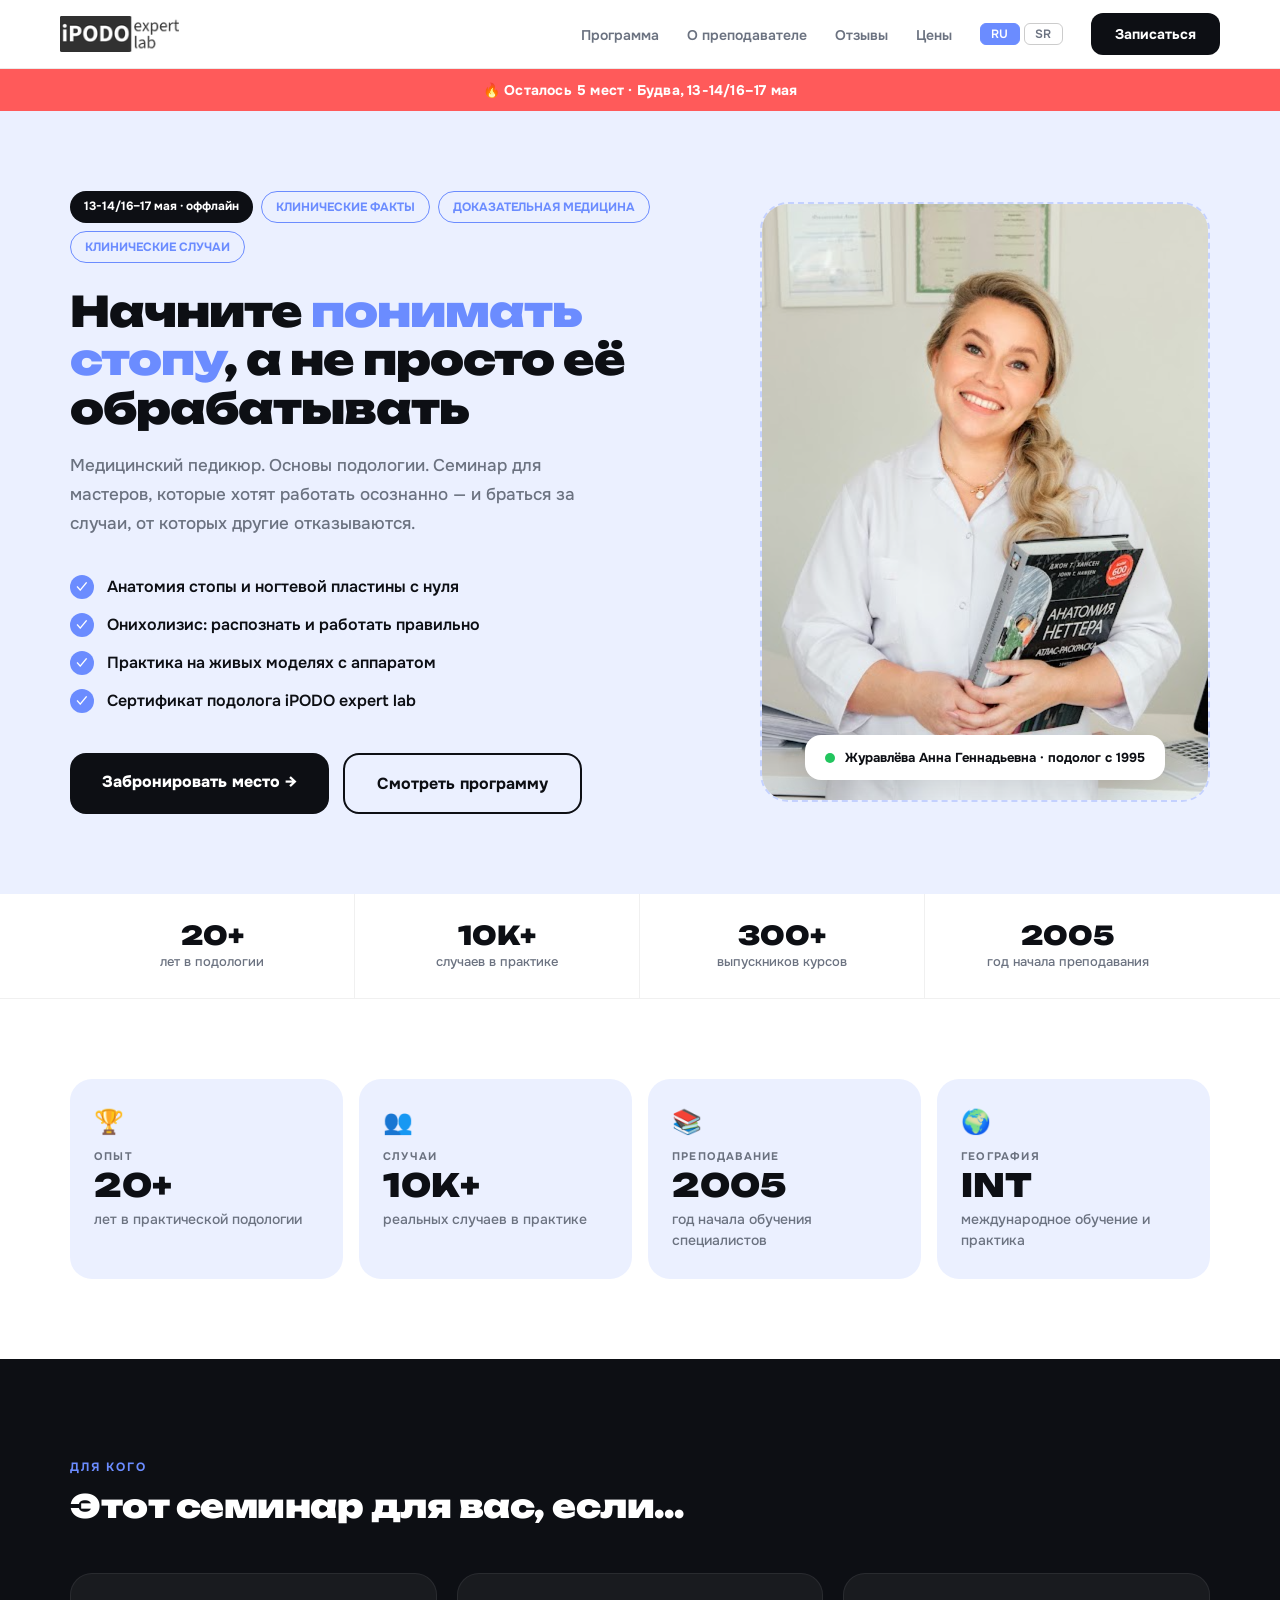
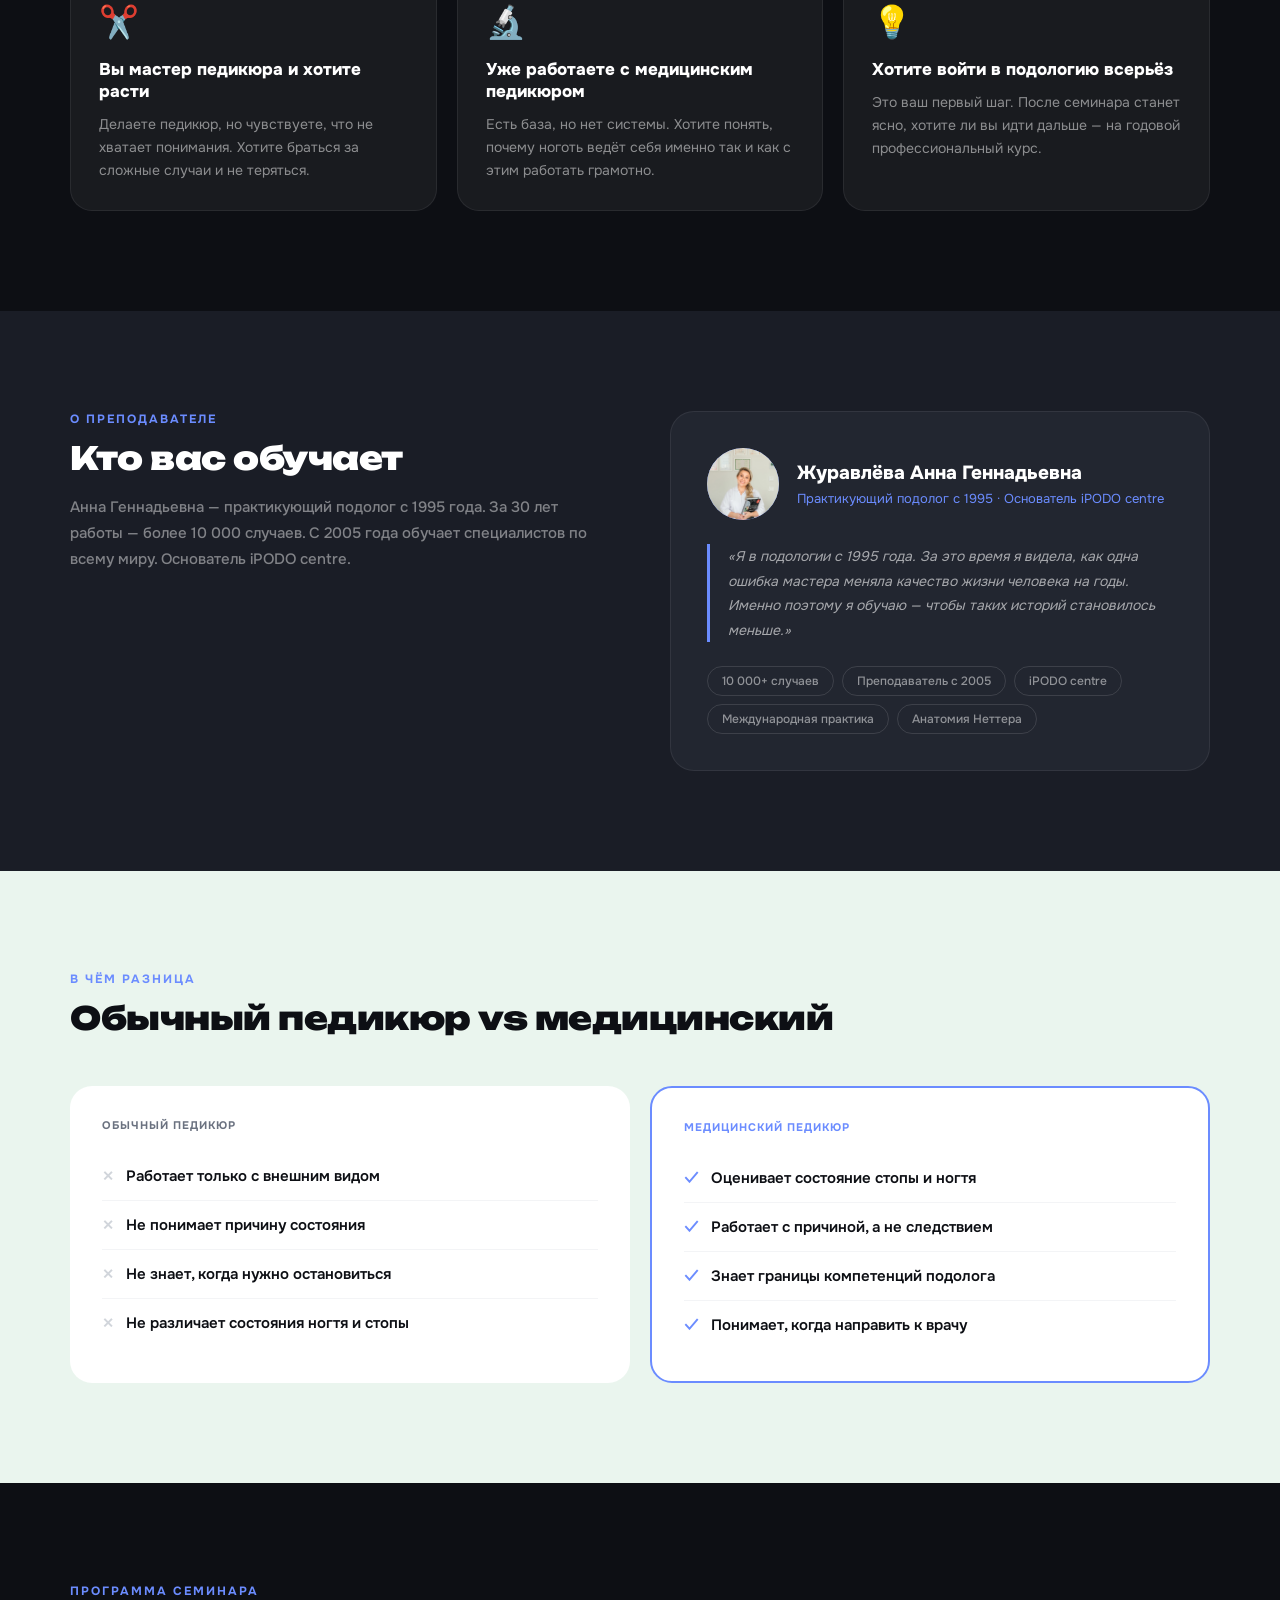
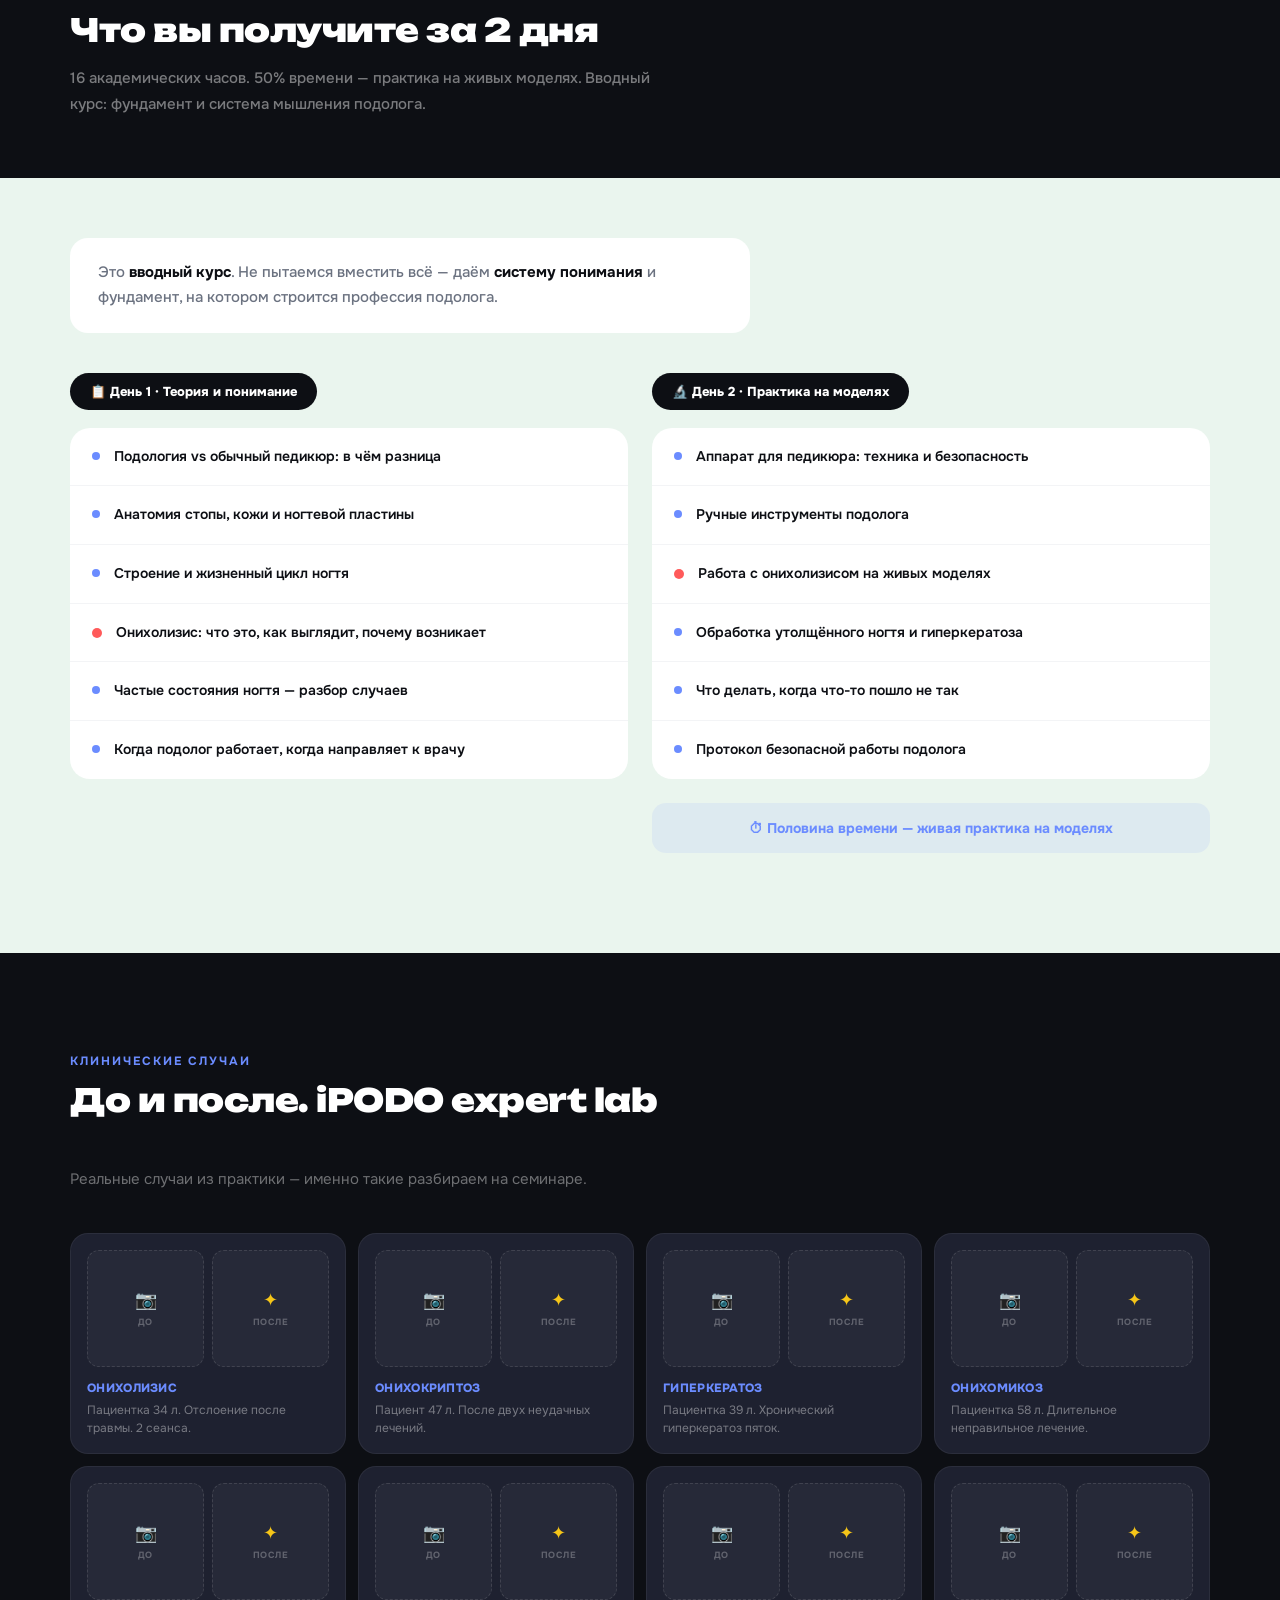
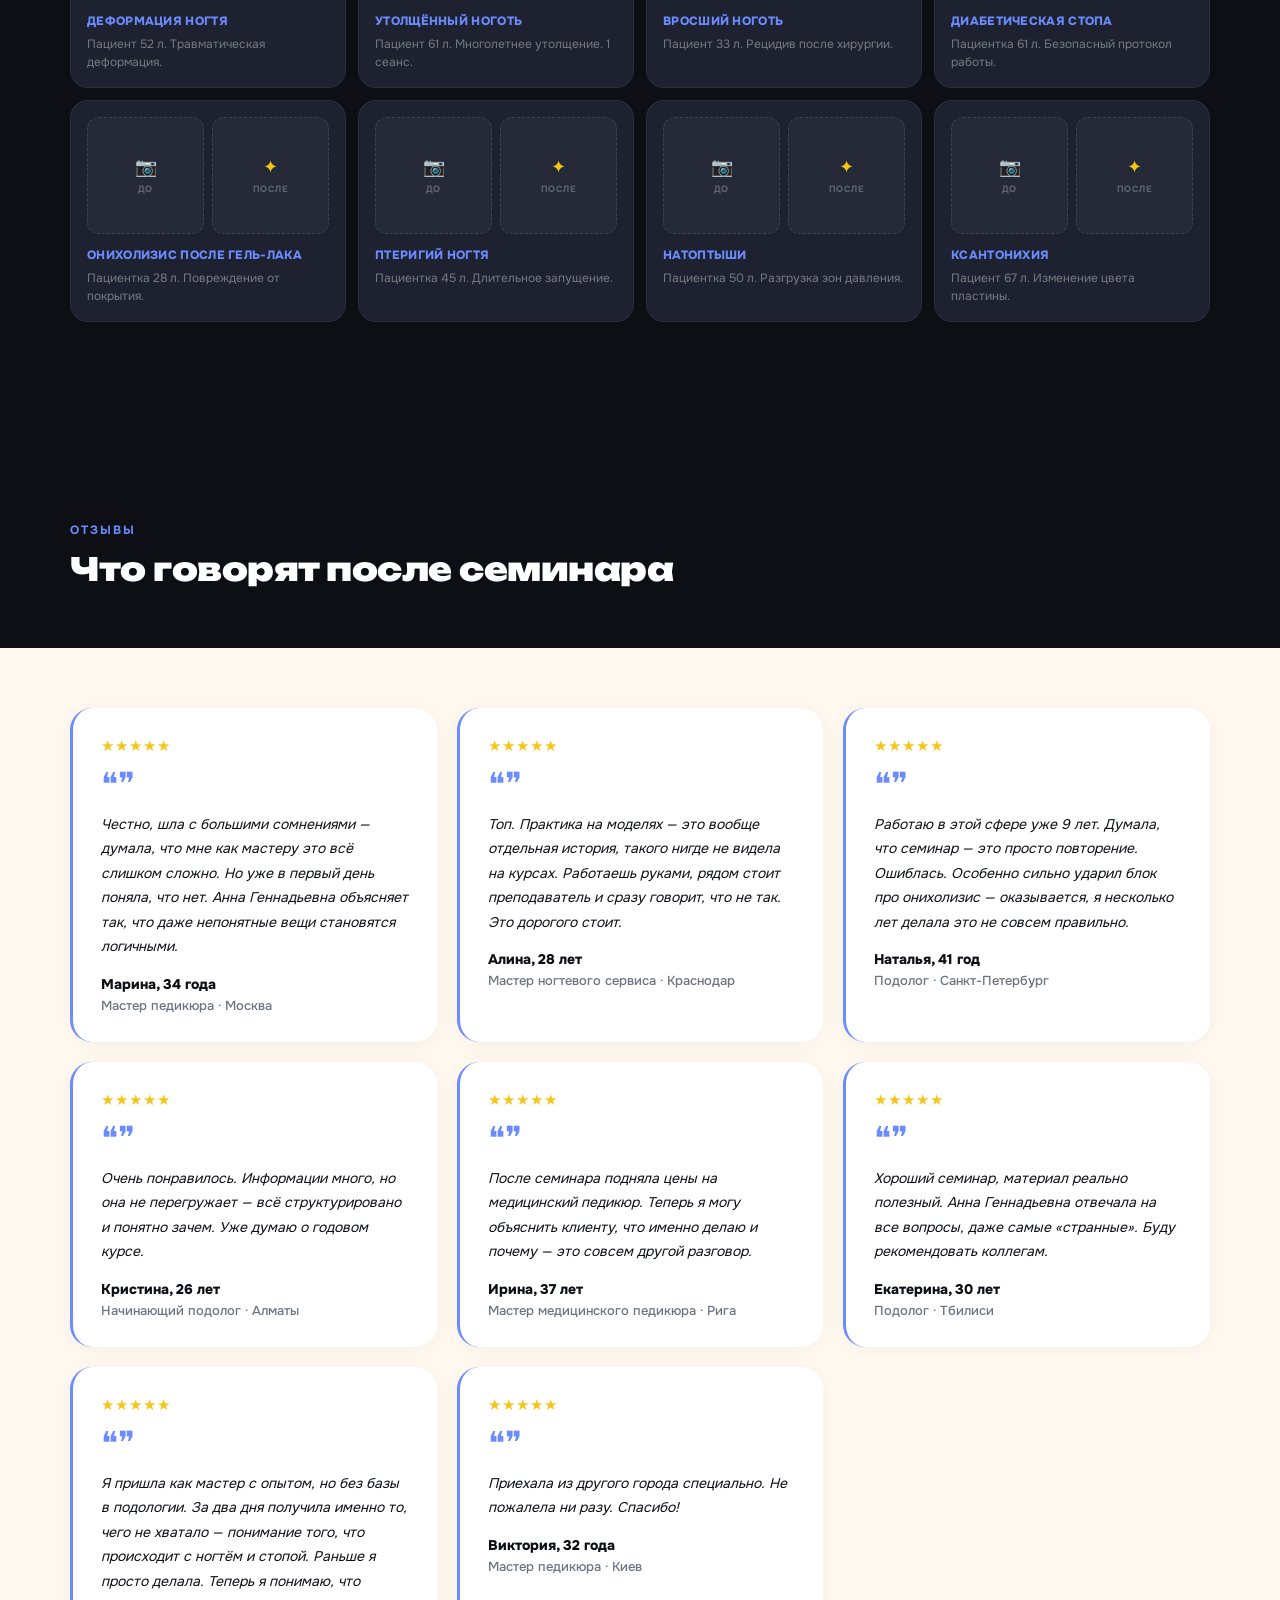
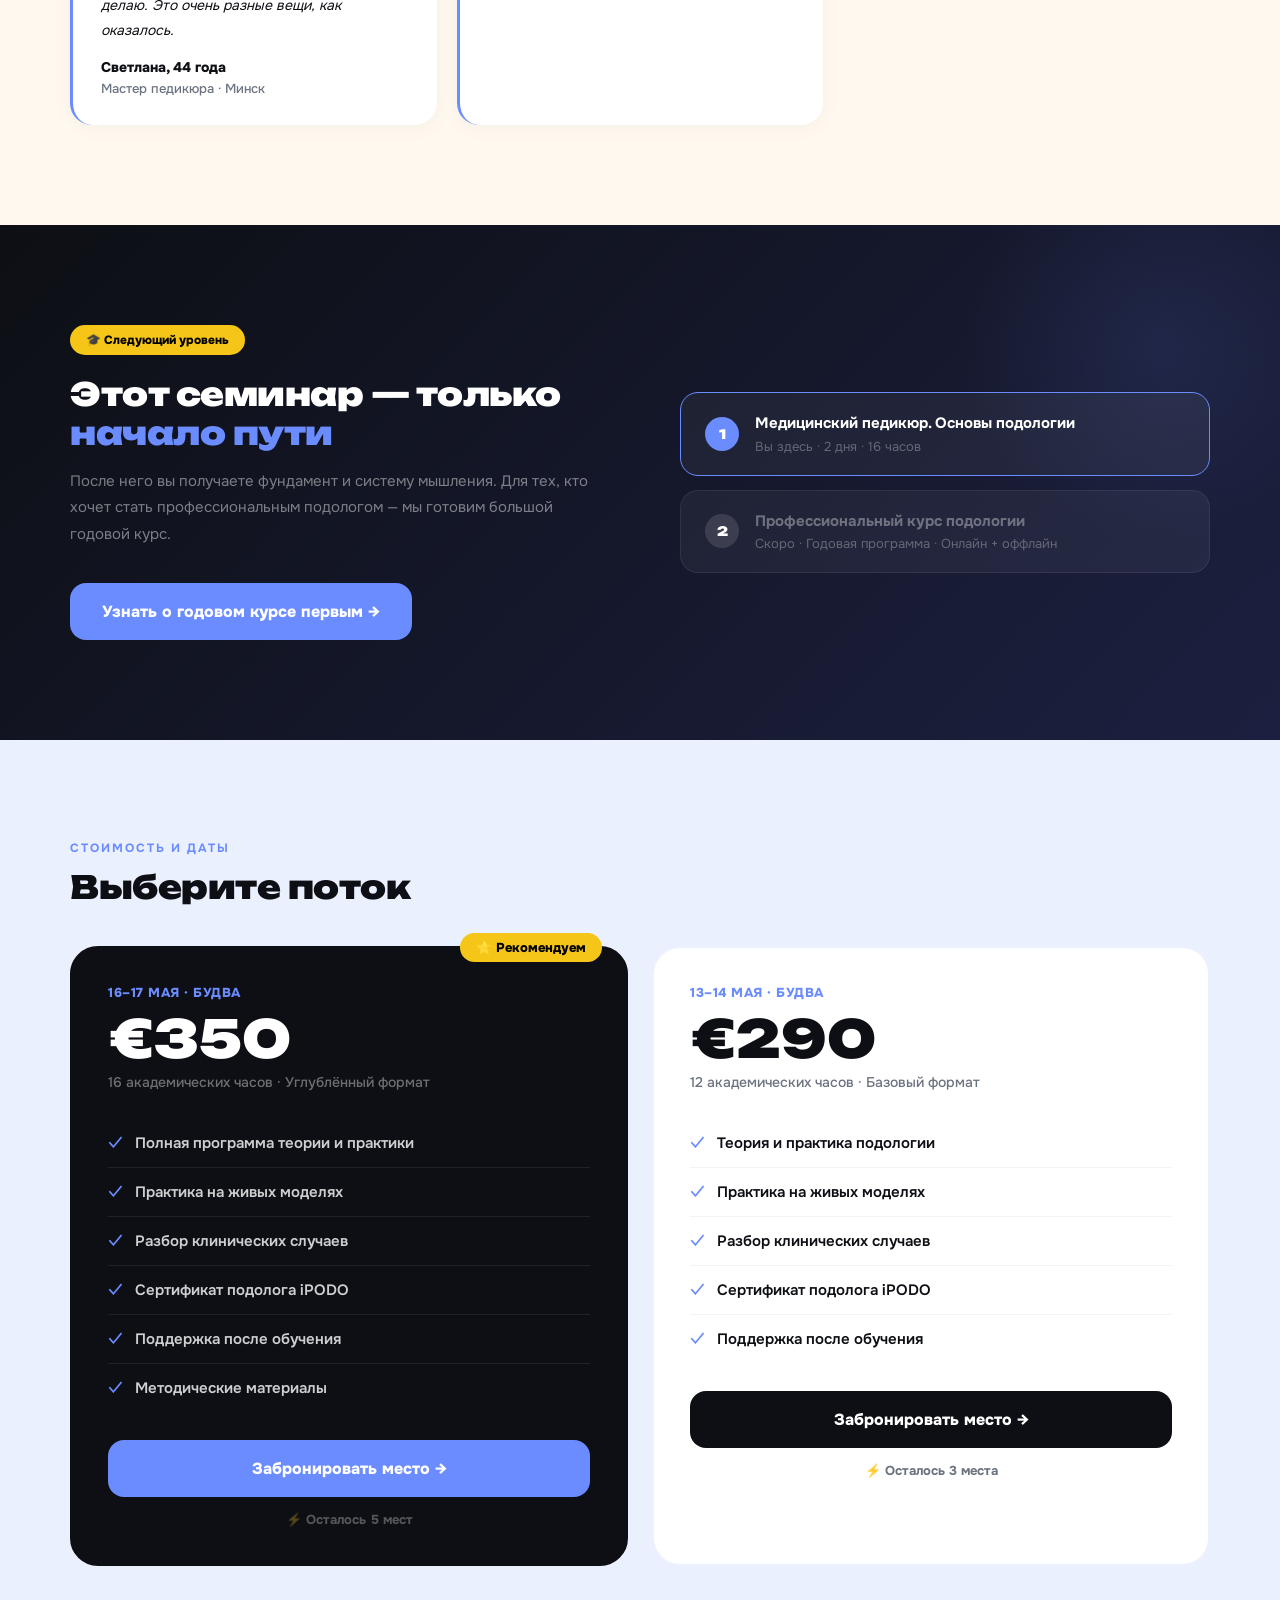
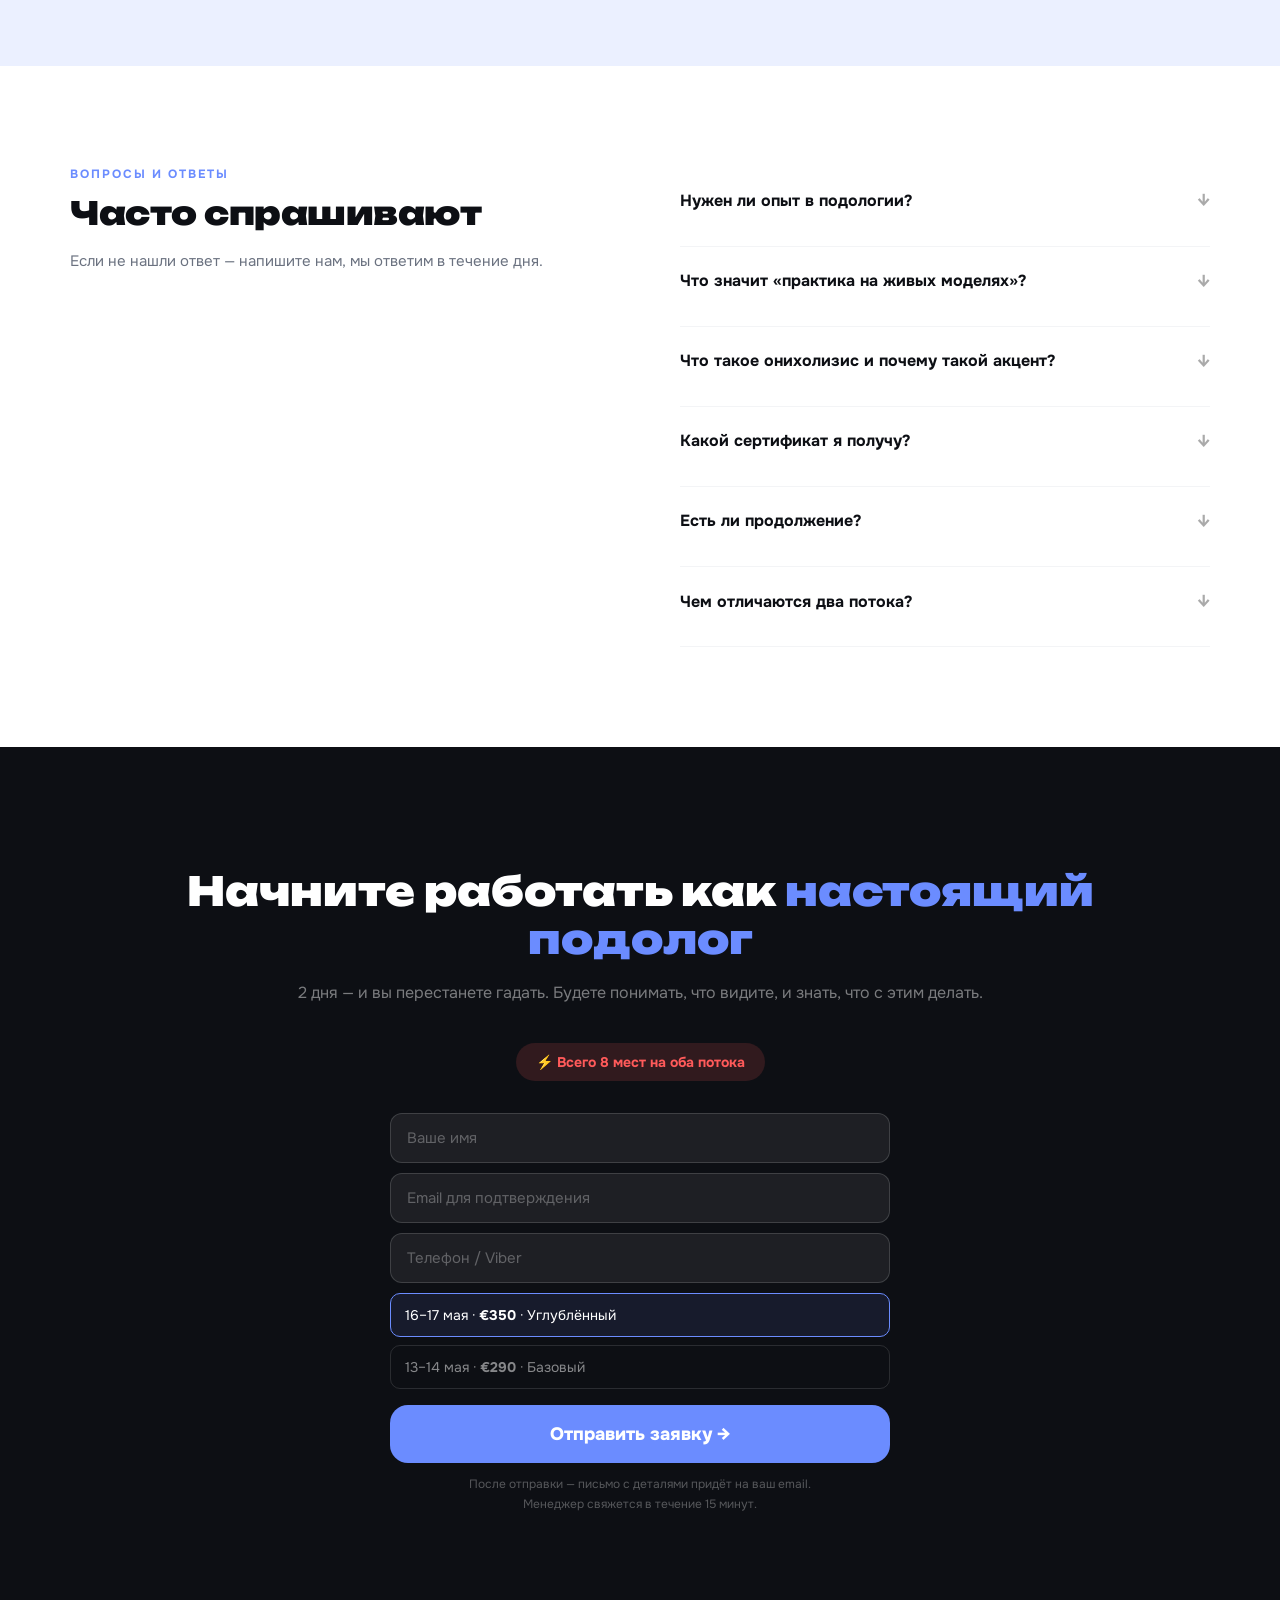
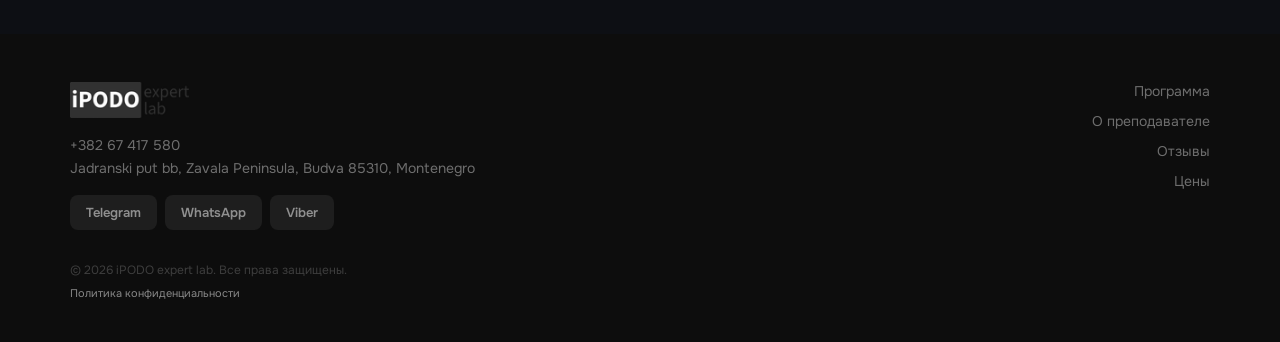
==== index.html @ 7bc8ee38 "refactor me on sr" ====
<!DOCTYPE html>
<html lang="ru">

<head>
  <meta charset="UTF-8">
  <meta name="viewport" content="width=device-width, initial-scale=1.0">
  <title>iPODO expert lab — Медицинский педикюр. Основы подологии</title>
  <link rel="preconnect" href="https://fonts.googleapis.com">
  <link
    href="https://fonts.googleapis.com/css2?family=Unbounded:wght@400;700;900&family=Onest:wght@300;400;500;600;700&display=swap"
    rel="stylesheet">
  <link rel="stylesheet" href="style.css">
</head>

<body>

  <!-- NAVBAR — sticky -->
  <div class="header-wrap">
    <nav>
      <div class="nav-inner">
        <a href="#" class="logo">
          <img src="./image/logo.png" alt="iPODO expert lab" height="36">
        </a>
        <div class="nav-right">
          <ul class="nav-links">
            <li><a href="#program" id="nav_program">Программа</a></li>
            <li><a href="#teacher" id="nav_teacher">О преподавателе</a></li>
            <li><a href="#reviews" id="nav_reviews">Отзывы</a></li>
            <li><a href="#pricing" id="nav_pricing">Цены</a></li>
          </ul>
          <div class="lang-switcher"><button class="lang-btn lang-active" data-lang="ru"
              onclick="applyLang('ru')">RU</button><button class="lang-btn" data-lang="sr" onclick="applyLang('sr')">SR</button></div>
          <a href="#form" class="nav-cta" id="nav_cta">Записаться</a>
        </div>
      </div>
    </nav>
  </div>

  <!-- ANNOUNCE BAR — под navbar, уходит при скролле -->
  <div class="announce-bar" id="announce">🔥 Осталось 5 мест · Будва, 13-14/16–17 мая</div>

  <!-- HERO -->
  <section class="hero">
    <div class="container hero-inner">
      <div class="hero-left">
        <div class="hero-tags fade-up">
          <span class="tag tag-dark" id="hero_tag_date">13-14/16–17 мая · оффлайн</span>
          <span class="tag tag-outline" id="hero_tag1">КЛИНИЧЕСКИЕ ФАКТЫ</span>
          <span class="tag tag-outline" id="hero_tag2">ДОКАЗАТЕЛЬНАЯ МЕДИЦИНА</span>
          <span class="tag tag-outline" id="hero_tag3">КЛИНИЧЕСКИЕ СЛУЧАИ</span>
        </div>
        <h1 class="fade-up" id="hero_h1" style="transition-delay:.1s">
          Начните <span class="accent">понимать стопу</span>, а не просто её обрабатывать
        </h1>
        <p class="hero-sub fade-up" id="hero_sub" style="transition-delay:.2s">
          Медицинский педикюр. Основы подологии. Семинар для мастеров, которые хотят работать осознанно — и браться за
          случаи, от которых другие отказываются.
        </p>
        <ul class="hero-checklist fade-up" style="transition-delay:.3s">
          <li><span class="check-icon">✓</span><span id="hero_li1">Анатомия стопы и ногтевой пластины с нуля</span></li>
          <li><span class="check-icon">✓</span><span id="hero_li2">Онихолизис: распознать и работать правильно</span>
          </li>
          <li><span class="check-icon">✓</span><span id="hero_li3">Практика на живых моделях с аппаратом</span></li>
          <li><span class="check-icon">✓</span><span id="hero_li4">Сертификат подолога iPODO expert lab</span></li>
        </ul>
        <div class="hero-btns fade-up" style="transition-delay:.4s">
          <a href="https://wa.me/38267417580?text=Хочу%20забронировать%20место%20на%20семинар%20iPODO"
            class="btn-primary" id="hero_btn1" target="_blank">Забронировать место →</a>
          <a href="#program" class="btn-secondary" id="hero_btn2">Смотреть программу</a>
        </div>
      </div>
      <div class="hero-image-wrap fade-up" style="transition-delay:.3s">
        <img src="image/speaker.png" alt="Журавлёва Анна Геннадьевна" class="hero-img">
        <div class="hero-name-badge">
          <span class="online-dot"></span>
          <span id="hero_badge_text">Журавлёва Анна Геннадьевна · подолог с 1995</span>
        </div>
      </div>
    </div>
  </section>

  <!-- STATS STRIP -->
  <div class="stats-strip-wrap">
    <div class="container">
      <div class="stats-strip">
        <div class="stat-strip-item fade-up">
          <div class="stat-strip-value">20+</div>
          <div class="stat-strip-label" id="stat1_label">лет в подологии</div>
        </div>
        <div class="stat-strip-item fade-up" style="transition-delay:.08s">
          <div class="stat-strip-value">10K+</div>
          <div class="stat-strip-label" id="stat2_label">случаев в практике</div>
        </div>
        <div class="stat-strip-item fade-up" style="transition-delay:.16s">
          <div class="stat-strip-value">300+</div>
          <div class="stat-strip-label" id="stat3_label">выпускников курсов</div>
        </div>
        <div class="stat-strip-item fade-up" style="transition-delay:.24s">
          <div class="stat-strip-value">2005</div>
          <div class="stat-strip-label" id="stat4_label">год начала преподавания</div>
        </div>
      </div>
    </div>
  </div>

  <!-- STATS CARDS -->
  <section class="stats-cards-section">
    <div class="container">
      <div class="stats-cards">
        <div class="stat-card fade-up"><span class="stat-emoji">🏆</span>
          <div class="stat-label" id="sc1_label">Опыт</div>
          <div class="stat-value">20+</div>
          <div class="stat-desc" id="sc1_desc">лет в практической подологии</div>
        </div>
        <div class="stat-card fade-up" style="transition-delay:.08s"><span class="stat-emoji">👥</span>
          <div class="stat-label" id="sc2_label">Случаи</div>
          <div class="stat-value">10K+</div>
          <div class="stat-desc" id="sc2_desc">реальных случаев в практике</div>
        </div>
        <div class="stat-card fade-up" style="transition-delay:.16s"><span class="stat-emoji">📚</span>
          <div class="stat-label" id="sc3_label">Преподавание</div>
          <div class="stat-value">2005</div>
          <div class="stat-desc" id="sc3_desc">год начала обучения специалистов</div>
        </div>
        <div class="stat-card fade-up" style="transition-delay:.24s"><span class="stat-emoji">🌍</span>
          <div class="stat-label" id="sc4_label">География</div>
          <div class="stat-value">INT</div>
          <div class="stat-desc" id="sc4_desc">международное обучение и практика</div>
        </div>
      </div>
    </div>
  </section>

  <!-- FOR WHOM -->
  <section class="for-whom">
    <div class="container">
      <div class="section-label" id="fw_label">Для кого</div>
      <div class="section-title" id="fw_title">Этот семинар для вас, если…</div>
      <div class="whom-cards">
        <div class="whom-card fade-up"><span class="whom-icon">✂️</span>
          <div class="whom-content">
            <div class="whom-title" id="fw1_title">Вы мастер педикюра и хотите расти</div>
            <div class="whom-desc">Делаете педикюр, но чувствуете, что не хватает понимания. Хотите браться за сложные
              случаи и не теряться.</div>
          </div>
        </div>
        <div class="whom-card fade-up" style="transition-delay:.1s"><span class="whom-icon">🔬</span>
          <div class="whom-content">
            <div class="whom-title" id="fw2_title">Уже работаете с медицинским педикюром</div>
            <div class="whom-desc" id="fw2_desc">Есть база, но нет системы. Хотите понять, почему ноготь ведёт себя
              именно так и как с
              этим работать грамотно.</div>
          </div>
        </div>
        <div class="whom-card fade-up" style="transition-delay:.2s"><span class="whom-icon">💡</span>
          <div class="whom-content">
            <div class="whom-title" id="fw3_title">Хотите войти в подологию всерьёз</div>
            <div class="whom-desc" id="fw3_desc">Это ваш первый шаг. После семинара станет ясно, хотите ли вы идти
              дальше — на годовой
              профессиональный курс.</div>
          </div>
        </div>
      </div>
    </div>
  </section>

  <!-- TEACHER -->
  <section class="teacher-section" id="teacher">
    <div class="container teacher-inner">
      <div class="teacher-left">
        <div class="section-label" id="t_label">О преподавателе</div>
        <div class="section-title" id="t_title">Кто вас обучает</div>
        <p class="teacher-desc" id="t_desc">Анна Геннадьевна — практикующий подолог с 1995 года. За 30 лет работы —
          более 10 000
          случаев. С 2005 года обучает специалистов по всему миру. Основатель iPODO centre.</p>
      </div>
      <div class="teacher-card fade-up">
        <div class="teacher-header">
          <img src="image/speaker.png" alt="Журавлёва Анна Геннадьевна" class="avatar"
            style="object-fit:cover;object-position:center top;">
          <div>
            <div class="teacher-name" id="t_name">Журавлёва Анна Геннадьевна</div>
            <div class="teacher-title" id="t_role">Практикующий подолог с 1995 · Основатель iPODO centre</div>
          </div>
        </div>
        <div class="teacher-quote" id="t_quote">«Я в подологии с 1995 года. За это время я видела, как одна ошибка
          мастера меняла
          качество жизни человека на годы. Именно поэтому я обучаю — чтобы таких историй становилось меньше.»</div>
        <div class="teacher-tags">
          <span class="teacher-tag" id="ttag1">10 000+ случаев</span>
          <span class="teacher-tag" id="ttag2">Преподаватель с 2005</span>
          <span class="teacher-tag">iPODO centre</span>
          <span class="teacher-tag" id="ttag3">Международная практика</span>
          <span class="teacher-tag" id="ttag4">Анатомия Неттера</span>
        </div>
      </div>
    </div>
  </section>

  <!-- COMPARISON -->
  <section class="comparison-section">
    <div class="container">
      <div class="section-label" id="cmp_label">В чём разница</div>
      <div class="section-title" id="cmp_title">Обычный педикюр vs медицинский</div>
      <div class="comparison-grid">
        <div class="compare-card fade-up">
          <div class="compare-title" id="cmp1_title">Обычный педикюр</div>
          <div class="compare-item"><span class="compare-x">✕</span><span id="cmp1_i1">Работает только с внешним
              видом</span></div>
          <div class="compare-item"><span class="compare-x">✕</span><span id="cmp1_i2">Не понимает причину
              состояния</span></div>
          <div class="compare-item"><span class="compare-x">✕</span><span id="cmp1_i3">Не знает, когда нужно
              остановиться</span></div>
          <div class="compare-item"><span class="compare-x">✕</span><span id="cmp1_i4">Не различает состояния ногтя и
              стопы</span></div>
        </div>
        <div class="compare-card highlighted fade-up" style="transition-delay:.1s">
          <div class="compare-title" id="cmp2_title">Медицинский педикюр</div>
          <div class="compare-item"><span class="compare-check">✓</span><span id="cmp2_i1">Оценивает состояние стопы и
              ногтя</span></div>
          <div class="compare-item"><span class="compare-check">✓</span><span id="cmp2_i2">Работает с причиной, а не
              следствием</span></div>
          <div class="compare-item"><span class="compare-check">✓</span><span id="cmp2_i3">Знает границы компетенций
              подолога</span></div>
          <div class="compare-item"><span class="compare-check">✓</span><span id="cmp2_i4">Понимает, когда направить к
              врачу</span></div>
        </div>
      </div>
    </div>
  </section>

  <!-- PROGRAM -->
  <div class="prog-top" id="program">
    <div class="container">
      <div class="section-label" id="prog_label">Программа семинара</div>
      <div class="section-title" id="prog_title">Что вы получите за 2 дня</div>
      <p class="prog-top-desc" id="prog_desc">16 академических часов. 50% времени — практика на живых моделях. Вводный
        курс: фундамент
        и система мышления подолога.</p>
    </div>
  </div>
  <div class="prog-body">
    <div class="container">
      <div class="program-intro" id="prog_intro">Это <strong>вводный курс</strong>. Не пытаемся вместить всё — даём
        <strong>систему
          понимания</strong> и фундамент, на котором строится профессия подолога.
      </div>
      <div class="program-grid">
        <div class="day-col fade-up">
          <div class="day-header" id="day1_header">📋 День 1 · Теория и понимание</div>
          <div class="day-list">
            <div class="day-item"><span class="dot dot-blue"></span><span id="day1_i1">Подология vs обычный педикюр: в
                чём разница</span></div>
            <div class="day-item"><span class="dot dot-blue"></span><span id="day1_i2">Анатомия стопы, кожи и ногтевой
                пластины</span></div>
            <div class="day-item"><span class="dot dot-blue"></span><span id="day1_i3">Строение и жизненный цикл
                ногтя</span></div>
            <div class="day-item"><span class="dot dot-red"></span><span id="day1_i4">Онихолизис: что это, как выглядит,
                почему возникает</span></div>
            <div class="day-item"><span class="dot dot-blue"></span><span id="day1_i5">Частые состояния ногтя — разбор
                случаев</span></div>
            <div class="day-item"><span class="dot dot-blue"></span><span id="day1_i6">Когда подолог работает, когда
                направляет к врачу</span></div>
          </div>
        </div>
        <div class="day-col fade-up" style="transition-delay:.15s">
          <div class="day-header" id="day2_header">🔬 День 2 · Практика на моделях</div>
          <div class="day-list">
            <div class="day-item"><span class="dot dot-blue"></span><span id="day2_i1">Аппарат для педикюра: техника и
                безопасность</span></div>
            <div class="day-item"><span class="dot dot-blue"></span><span id="day2_i2">Ручные инструменты
                подолога</span></div>
            <div class="day-item"><span class="dot dot-red"></span><span id="day2_i3">Работа с онихолизисом на живых
                моделях</span></div>
            <div class="day-item"><span class="dot dot-blue"></span><span id="day2_i4">Обработка утолщённого ногтя и
                гиперкератоза</span></div>
            <div class="day-item"><span class="dot dot-blue"></span><span id="day2_i5">Что делать, когда что-то пошло не
                так</span></div>
            <div class="day-item"><span class="dot dot-blue"></span><span id="day2_i6">Протокол безопасной работы
                подолога</span></div>
          </div>
          <div class="practice-note" id="day2_note">⏱ Половина времени — живая практика на моделях</div>
        </div>
      </div>
    </div>
  </div>
  </div>


  <!-- CASES -->
  <section class="cases-section">
    <div class="container">
      <div class="section-label" id="cases_label">Клинические случаи</div>
      <div class="section-title" id="cases_title">До и после. iPODO expert lab</div>
      <p class="cases-sub" id="cases_sub">Реальные случаи из практики — именно такие разбираем на семинаре.</p>
      <div class="cases-grid">
        <div class="case-card fade-up">
          <div class="before-after">
            <div class="ba-img"><span class="ba-icon">📷</span><span>До</span></div>
            <div class="ba-img after"><span class="ba-icon">✦</span><span>После</span></div>
          </div>
          <div class="case-name" id="case1_name">Онихолизис</div>
          <div class="case-desc" id="case1_desc">Пациентка 34 л. Отслоение после травмы. 2 сеанса.</div>
        </div>
        <div class="case-card fade-up" style="transition-delay:.06s">
          <div class="before-after">
            <div class="ba-img"><span class="ba-icon">📷</span><span>До</span></div>
            <div class="ba-img after"><span class="ba-icon">✦</span><span>После</span></div>
          </div>
          <div class="case-name" id="case2_name">Онихокриптоз</div>
          <div class="case-desc" id="case2_desc">Пациент 47 л. После двух неудачных лечений.</div>
        </div>
        <div class="case-card fade-up" style="transition-delay:.12s">
          <div class="before-after">
            <div class="ba-img"><span class="ba-icon">📷</span><span>До</span></div>
            <div class="ba-img after"><span class="ba-icon">✦</span><span>После</span></div>
          </div>
          <div class="case-name" id="case3_name">Гиперкератоз</div>
          <div class="case-desc" id="case3_desc">Пациентка 39 л. Хронический гиперкератоз пяток.</div>
        </div>
        <div class="case-card fade-up" style="transition-delay:.18s">
          <div class="before-after">
            <div class="ba-img"><span class="ba-icon">📷</span><span>До</span></div>
            <div class="ba-img after"><span class="ba-icon">✦</span><span>После</span></div>
          </div>
          <div class="case-name" id="case4_name">Онихомикоз</div>
          <div class="case-desc" id="case4_desc">Пациентка 58 л. Длительное неправильное лечение.</div>
        </div>
        <div class="case-card fade-up">
          <div class="before-after">
            <div class="ba-img"><span class="ba-icon">📷</span><span>До</span></div>
            <div class="ba-img after"><span class="ba-icon">✦</span><span>После</span></div>
          </div>
          <div class="case-name" id="case5_name">Деформация ногтя</div>
          <div class="case-desc" id="case5_desc">Пациент 52 л. Травматическая деформация.</div>
        </div>
        <div class="case-card fade-up" style="transition-delay:.06s">
          <div class="before-after">
            <div class="ba-img"><span class="ba-icon">📷</span><span>До</span></div>
            <div class="ba-img after"><span class="ba-icon">✦</span><span>После</span></div>
          </div>
          <div class="case-name" id="case6_name">Утолщённый ноготь</div>
          <div class="case-desc" id="case6_desc">Пациент 61 л. Многолетнее утолщение. 1 сеанс.</div>
        </div>
        <div class="case-card fade-up" style="transition-delay:.12s">
          <div class="before-after">
            <div class="ba-img"><span class="ba-icon">📷</span><span>До</span></div>
            <div class="ba-img after"><span class="ba-icon">✦</span><span>После</span></div>
          </div>
          <div class="case-name" id="case7_name">Вросший ноготь</div>
          <div class="case-desc" id="case7_desc">Пациент 33 л. Рецидив после хирургии.</div>
        </div>
        <div class="case-card fade-up" style="transition-delay:.18s">
          <div class="before-after">
            <div class="ba-img"><span class="ba-icon">📷</span><span>До</span></div>
            <div class="ba-img after"><span class="ba-icon">✦</span><span>После</span></div>
          </div>
          <div class="case-name" id="case8_name">Диабетическая стопа</div>
          <div class="case-desc" id="case8_desc">Пациентка 61 л. Безопасный протокол работы.</div>
        </div>
        <div class="case-card fade-up">
          <div class="before-after">
            <div class="ba-img"><span class="ba-icon">📷</span><span>До</span></div>
            <div class="ba-img after"><span class="ba-icon">✦</span><span>После</span></div>
          </div>
          <div class="case-name" id="case9_name">Онихолизис после гель-лака</div>
          <div class="case-desc" id="case9_desc">Пациентка 28 л. Повреждение от покрытия.</div>
        </div>
        <div class="case-card fade-up" style="transition-delay:.06s">
          <div class="before-after">
            <div class="ba-img"><span class="ba-icon">📷</span><span>До</span></div>
            <div class="ba-img after"><span class="ba-icon">✦</span><span>После</span></div>
          </div>
          <div class="case-name" id="case10_name">Птеригий ногтя</div>
          <div class="case-desc" id="case10_desc">Пациентка 45 л. Длительное запущение.</div>
        </div>
        <div class="case-card fade-up" style="transition-delay:.12s">
          <div class="before-after">
            <div class="ba-img"><span class="ba-icon">📷</span><span>До</span></div>
            <div class="ba-img after"><span class="ba-icon">✦</span><span>После</span></div>
          </div>
          <div class="case-name" id="case11_name">Натоптыши</div>
          <div class="case-desc" id="case11_desc">Пациентка 50 л. Разгрузка зон давления.</div>
        </div>
        <div class="case-card fade-up" style="transition-delay:.18s">
          <div class="before-after">
            <div class="ba-img"><span class="ba-icon">📷</span><span>До</span></div>
            <div class="ba-img after"><span class="ba-icon">✦</span><span>После</span></div>
          </div>
          <div class="case-name" id="case12_name">Ксантонихия</div>
          <div class="case-desc" id="case12_desc">Пациент 67 л. Изменение цвета пластины.</div>
        </div>
      </div>

      <!-- MOBILE SLIDER (hidden on desktop) -->
      <div class="cases-slider-wrap">
        <div class="cases-slider" id="casesSlider">
          <div class="case-card">
            <div class="before-after">
              <div class="ba-img"><span class="ba-icon">📷</span><span>До</span></div>
              <div class="ba-img after"><span class="ba-icon">✦</span><span>После</span></div>
            </div>
            <div class="case-name" id="s_case1_name">Онихолизис</div>
            <div class="case-desc" id="s_case1_desc">Пациентка 34 л. Отслоение после травмы. 2 сеанса.</div>
          </div>
          <div class="case-card">
            <div class="before-after">
              <div class="ba-img"><span class="ba-icon">📷</span><span>До</span></div>
              <div class="ba-img after"><span class="ba-icon">✦</span><span>После</span></div>
            </div>
            <div class="case-name" id="s_case2_name">Онихокриптоз</div>
            <div class="case-desc" id="s_case2_desc">Пациент 47 л. После двух неудачных лечений.</div>
          </div>
          <div class="case-card">
            <div class="before-after">
              <div class="ba-img"><span class="ba-icon">📷</span><span>До</span></div>
              <div class="ba-img after"><span class="ba-icon">✦</span><span>После</span></div>
            </div>
            <div class="case-name" id="s_case3_name">Гиперкератоз</div>
            <div class="case-desc" id="s_case3_desc">Пациентка 39 л. Хронический гиперкератоз пяток.</div>
          </div>
          <div class="case-card">
            <div class="before-after">
              <div class="ba-img"><span class="ba-icon">📷</span><span>До</span></div>
              <div class="ba-img after"><span class="ba-icon">✦</span><span>После</span></div>
            </div>
            <div class="case-name" id="s_case4_name">Онихомикоз</div>
            <div class="case-desc" id="s_case4_desc">Пациентка 58 л. Длительное неправильное лечение.</div>
          </div>
          <div class="case-card">
            <div class="before-after">
              <div class="ba-img"><span class="ba-icon">📷</span><span>До</span></div>
              <div class="ba-img after"><span class="ba-icon">✦</span><span>После</span></div>
            </div>
            <div class="case-name" id="s_case5_name">Деформация ногтя</div>
            <div class="case-desc" id="s_case5_desc">Пациент 52 л. Травматическая деформация.</div>
          </div>
          <div class="case-card">
            <div class="before-after">
              <div class="ba-img"><span class="ba-icon">📷</span><span>До</span></div>
              <div class="ba-img after"><span class="ba-icon">✦</span><span>После</span></div>
            </div>
            <div class="case-name" id="s_case6_name">Утолщённый ноготь</div>
            <div class="case-desc" id="s_case6_desc">Пациент 61 л. Многолетнее утолщение. 1 сеанс.</div>
          </div>
          <div class="case-card">
            <div class="before-after">
              <div class="ba-img"><span class="ba-icon">📷</span><span>До</span></div>
              <div class="ba-img after"><span class="ba-icon">✦</span><span>После</span></div>
            </div>
            <div class="case-name" id="s_case7_name">Вросший ноготь</div>
            <div class="case-desc" id="s_case7_desc">Пациент 33 л. Рецидив после хирургии.</div>
          </div>
          <div class="case-card">
            <div class="before-after">
              <div class="ba-img"><span class="ba-icon">📷</span><span>До</span></div>
              <div class="ba-img after"><span class="ba-icon">✦</span><span>После</span></div>
            </div>
            <div class="case-name" id="s_case8_name">Диабетическая стопа</div>
            <div class="case-desc" id="s_case8_desc">Пациентка 61 л. Безопасный протокол работы.</div>
          </div>
          <div class="case-card">
            <div class="before-after">
              <div class="ba-img"><span class="ba-icon">📷</span><span>До</span></div>
              <div class="ba-img after"><span class="ba-icon">✦</span><span>После</span></div>
            </div>
            <div class="case-name" id="s_case9_name">Онихолизис после гель-лака</div>
            <div class="case-desc" id="s_case9_desc">Пациентка 28 л. Повреждение от покрытия.</div>
          </div>
          <div class="case-card">
            <div class="before-after">
              <div class="ba-img"><span class="ba-icon">📷</span><span>До</span></div>
              <div class="ba-img after"><span class="ba-icon">✦</span><span>После</span></div>
            </div>
            <div class="case-name" id="s_case10_name">Птеригий ногтя</div>
            <div class="case-desc" id="s_case10_desc">Пациентка 45 л. Длительное запущение.</div>
          </div>
          <div class="case-card">
            <div class="before-after">
              <div class="ba-img"><span class="ba-icon">📷</span><span>До</span></div>
              <div class="ba-img after"><span class="ba-icon">✦</span><span>После</span></div>
            </div>
            <div class="case-name" id="s_case11_name">Натоптыши</div>
            <div class="case-desc" id="s_case11_desc">Пациентка 50 л. Разгрузка зон давления.</div>
          </div>
          <div class="case-card">
            <div class="before-after">
              <div class="ba-img"><span class="ba-icon">📷</span><span>До</span></div>
              <div class="ba-img after"><span class="ba-icon">✦</span><span>После</span></div>
            </div>
            <div class="case-name" id="s_case12_name">Ксантонихия</div>
            <div class="case-desc" id="s_case12_desc">Пациент 67 л. Изменение цвета пластины.</div>
          </div>
        </div>
        <div class="slider-controls">
          <button class="slider-btn" id="sliderPrev" onclick="slideCases(-1)">←</button>
          <div class="slider-dots" id="sliderDots"></div>
          <button class="slider-btn" id="sliderNext" onclick="slideCases(1)">→</button>
        </div>
      </div>
    </div>
  </section>

  <!-- REVIEWS -->
  <div id="reviews">
    <div class="reviews-header">
      <div class="container">
        <div class="section-label" id="rev_label">Отзывы</div>
        <div class="section-title" id="rev_title">Что говорят после семинара</div>
      </div>
    </div>
    <div class="reviews-body">
      <div class="container">
        <div class="reviews-grid">
          <div class="review-card fade-up">
            <div class="review-stars">★★★★★</div>
            <div class="review-quotes">❝❞</div>
            <div class="review-text" id="rev1_text">Честно, шла с большими сомнениями — думала, что мне как мастеру это
              всё слишком
              сложно. Но уже в первый день поняла, что нет. Анна Геннадьевна объясняет так, что даже непонятные вещи
              становятся логичными.</div>
            <div class="review-author" id="rev1_author">Марина, 34 года</div>
            <div class="review-role" id="rev1_role">Мастер педикюра · Москва</div>
          </div>
          <div class="review-card fade-up" style="transition-delay:.1s">
            <div class="review-stars">★★★★★</div>
            <div class="review-quotes">❝❞</div>
            <div class="review-text" id="rev2_text">Топ. Практика на моделях — это вообще отдельная история, такого
              нигде не видела на
              курсах. Работаешь руками, рядом стоит преподаватель и сразу говорит, что не так. Это дорогого стоит.</div>
            <div class="review-author" id="rev2_author">Алина, 28 лет</div>
            <div class="review-role" id="rev2_role">Мастер ногтевого сервиса · Краснодар</div>
          </div>
          <div class="review-card fade-up" style="transition-delay:.2s">
            <div class="review-stars">★★★★★</div>
            <div class="review-quotes">❝❞</div>
            <div class="review-text" id="rev3_text">Работаю в этой сфере уже 9 лет. Думала, что семинар — это просто
              повторение.
              Ошиблась. Особенно сильно ударил блок про онихолизис — оказывается, я несколько лет делала это не совсем
              правильно.</div>
            <div class="review-author" id="rev3_author">Наталья, 41 год</div>
            <div class="review-role" id="rev3_role">Подолог · Санкт-Петербург</div>
          </div>
          <div class="review-card fade-up">
            <div class="review-stars">★★★★★</div>
            <div class="review-quotes">❝❞</div>
            <div class="review-text" id="rev4_text">Очень понравилось. Информации много, но она не перегружает — всё
              структурировано и
              понятно зачем. Уже думаю о годовом курсе.</div>
            <div class="review-author" id="rev4_author">Кристина, 26 лет</div>
            <div class="review-role" id="rev4_role">Начинающий подолог · Алматы</div>
          </div>
          <div class="review-card fade-up" style="transition-delay:.1s">
            <div class="review-stars">★★★★★</div>
            <div class="review-quotes">❝❞</div>
            <div class="review-text" id="rev5_text">После семинара подняла цены на медицинский педикюр. Теперь я могу
              объяснить
              клиенту, что именно делаю и почему — это совсем другой разговор.</div>
            <div class="review-author" id="rev5_author">Ирина, 37 лет</div>
            <div class="review-role" id="rev5_role">Мастер медицинского педикюра · Рига</div>
          </div>
          <div class="review-card fade-up" style="transition-delay:.2s">
            <div class="review-stars">★★★★★</div>
            <div class="review-quotes">❝❞</div>
            <div class="review-text" id="rev6_text">Хороший семинар, материал реально полезный. Анна Геннадьевна
              отвечала на все
              вопросы, даже самые «странные». Буду рекомендовать коллегам.</div>
            <div class="review-author" id="rev6_author">Екатерина, 30 лет</div>
            <div class="review-role" id="rev6_role">Подолог · Тбилиси</div>
          </div>
          <div class="review-card fade-up" style="transition-delay:.2s">
            <div class="review-stars">★★★★★</div>
            <div class="review-quotes">❝❞</div>
            <div class="review-text" id="rev7_text">Я пришла как мастер с опытом, но без базы в подологии. За два дня
              получила именно
              то, чего не хватало — понимание того, что происходит с ногтём и стопой. Раньше я просто делала. Теперь я
              понимаю, что делаю. Это очень разные вещи, как оказалось.</div>
            <div class="review-author" id="rev7_author">Светлана, 44 года</div>
            <div class="review-role" id="rev7_role">Мастер педикюра · Минск</div>
          </div>
          <div class="review-card fade-up" style="transition-delay:.2s">
            <div class="review-stars">★★★★★</div>
            <div class="review-quotes">❝❞</div>
            <div class="review-text" id="rev8_text">Приехала из другого города специально. Не пожалела ни разу. Спасибо!
            </div>
            <div class="review-author" id="rev8_author">Виктория, 32 года</div>
            <div class="review-role" id="rev8_role">Мастер педикюра · Киев</div>
          </div>
        </div>
      </div>
    </div>
  </div>

  <!-- NEXT LEVEL -->
  <section class="next-level">
    <div class="container next-level-inner">
      <div>
        <div class="next-badge" id="next_badge">🎓 Следующий уровень</div>
        <div class="section-title" id="next_title">Этот семинар — только <span class="accent">начало пути</span></div>
        <p class="next-desc" id="next_desc">После него вы получаете фундамент и систему мышления. Для тех, кто хочет
          стать
          профессиональным подологом — мы готовим большой годовой курс.</p>
        <a href="#form" class="btn-blue" id="next_btn">Узнать о годовом курсе первым →</a>
      </div>
      <div class="path-steps">
        <div class="path-step active">
          <div class="step-num">1</div>
          <div>
            <div class="step-title" id="step1_title">Медицинский педикюр. Основы подологии</div>
            <div class="step-sub" id="step1_sub">Вы здесь · 2 дня · 16 часов</div>
          </div>
        </div>
        <div class="path-step">
          <div class="step-num">2</div>
          <div>
            <div class="step-title" id="step2_title">Профессиональный курс подологии</div>
            <div class="step-sub" id="step2_sub">Скоро · Годовая программа · Онлайн + оффлайн</div>
          </div>
        </div>
      </div>
    </div>
  </section>

  <!-- PRICING -->
  <section class="pricing-section" id="pricing">
    <div class="container">
      <div class="section-label" id="pr_label">Стоимость и даты</div>
      <div class="section-title" id="pr_title">Выберите поток</div>
      <div class="pricing-cards">
        <div class="price-card featured fade-up">
          <span class="recommend-badge" id="pr1_badge">⭐ Рекомендуем</span>
          <div class="price-date" id="pr1_date">16–17 мая · Будва</div>
          <div class="price-amount" id="pr1_amount">€350</div>
          <div class="price-sub" id="pr1_sub">16 академических часов · Углублённый формат</div>
          <ul class="price-features">
            <li><span class="pcheck">✓</span><span id="pr1_f1">Полная программа теории и практики</span></li>
            <li><span class="pcheck">✓</span><span id="pr1_f2">Практика на живых моделях</span></li>
            <li><span class="pcheck">✓</span><span id="pr1_f3">Разбор клинических случаев</span></li>
            <li><span class="pcheck">✓</span><span id="pr1_f4">Сертификат подолога iPODO</span></li>
            <li><span class="pcheck">✓</span><span id="pr1_f5">Поддержка после обучения</span></li>
            <li><span class="pcheck">✓</span><span id="pr1_f6">Методические материалы</span></li>
          </ul>
          <a href="https://wa.me/38267417580?text=Хочу%20забронировать%20место%20на%20семинар%20iPODO"
            class="btn-price btn-price-blue">Забронировать место →</a>
          <div class="seats-note" id="pr1_seats">⚡ Осталось 5 мест</div>
        </div>
        <div class="price-card fade-up" style="transition-delay:.15s">
          <div class="price-date" id="pr2_date">13–14 мая · Будва</div>
          <div class="price-amount" id="pr2_amount">€290</div>
          <div class="price-sub" id="pr2_sub">12 академических часов · Базовый формат</div>
          <ul class="price-features">
            <li><span class="pcheck">✓</span><span id="pr2_f1">Теория и практика подологии</span></li>
            <li><span class="pcheck">✓</span><span id="pr2_f2">Практика на живых моделях</span></li>
            <li><span class="pcheck">✓</span><span id="pr2_f3">Разбор клинических случаев</span></li>
            <li><span class="pcheck">✓</span><span id="pr2_f4">Сертификат подолога iPODO</span></li>
            <li><span class="pcheck">✓</span><span id="pr2_f5">Поддержка после обучения</span></li>
          </ul>
          <a href="https://wa.me/38267417580?text=Хочу%20забронировать%20место%20на%20семинар%20iPODO"
            class="btn-price btn-price-black">Забронировать место →</a>
          <div class="seats-note" id="pr2_seats">⚡ Осталось 3 места</div>
        </div>
      </div>
    </div>
  </section>

  <!-- FAQ -->
  <section class="faq-section">
    <div class="container">
      <div class="faq-layout">
        <div class="faq-left">
          <div class="section-label" id="faq_label">Вопросы и ответы</div>
          <div class="section-title" id="faq_title">Часто спрашивают</div>
          <p class="faq-hint" id="faq_hint">Если не нашли ответ — напишите нам, мы ответим в течение дня.</p>
        </div>
        <div class="faq-list">
          <div class="faq-item" onclick="toggleFaq(this)">
            <div class="faq-q"><span id="faq1_q_text">Нужен ли опыт в подологии?</span> <span class="faq-arrow">↓</span>
            </div>
            <div class="faq-a">
              <div class="faq-a-inner" id="faq1_a">Нет. Семинар для мастеров педикюра с любым уровнем — от новичков до
                тех, кто уже
                работает с медицинским педикюром. Всё объясняется с нуля, системно.</div>
            </div>
          </div>
          <div class="faq-item" onclick="toggleFaq(this)">
            <div class="faq-q"><span id="faq2_q_text">Что значит «практика на живых моделях»?</span> <span
                class="faq-arrow">↓</span></div>
            <div class="faq-a">
              <div class="faq-a-inner" id="faq2_a">На второй день вы работаете руками — с аппаратом и ручными
                инструментами — на
                реальных людях под контролем преподавателя. Не демонстрация, а ваша личная отработка.</div>
            </div>
          </div>
          <div class="faq-item" onclick="toggleFaq(this)">
            <div class="faq-q"><span id="faq3_q_text">Что такое онихолизис и почему такой акцент?</span> <span
                class="faq-arrow">↓</span></div>
            <div class="faq-a">
              <div class="faq-a-inner" id="faq3_a">Онихолизис — отслоение ногтевой пластины от ложа. Одно из самых
                частых состояний,
                с которым мастера сталкиваются, но не умеют правильно определить. Именно поэтому половина практики
                посвящена ему.</div>
            </div>
          </div>
          <div class="faq-item" onclick="toggleFaq(this)">
            <div class="faq-q"><span id="faq4_q_text">Какой сертификат я получу?</span> <span class="faq-arrow">↓</span>
            </div>
            <div class="faq-a">
              <div class="faq-a-inner" id="faq4_a">Сертификат специалиста iPODO expert lab о прохождении семинара
                «Медицинский
                педикюр. Основы подологии».</div>
            </div>
          </div>
          <div class="faq-item" onclick="toggleFaq(this)">
            <div class="faq-q"><span id="faq5_q_text">Есть ли продолжение?</span> <span class="faq-arrow">↓</span></div>
            <div class="faq-a">
              <div class="faq-a-inner" id="faq5_a">Да. Семинар — это первый шаг. Мы готовим годовой курс подологии.
                Участники
                семинара узнают о нём первыми и получают приоритет при записи.</div>
            </div>
          </div>
          <div class="faq-item" onclick="toggleFaq(this)">
            <div class="faq-q"><span id="faq6_q_text">Чем отличаются два потока?</span> <span class="faq-arrow">↓</span>
            </div>
            <div class="faq-a">
              <div class="faq-a-inner" id="faq6_a">Поток €350 — углублённый, 16 часов, больше практики и методические
                материалы.
                Поток €290 — базовый, 12 часов, полная программа без дополнительных материалов.</div>
            </div>
          </div>
        </div>
      </div>
    </div>
  </section>

  <!-- CTA / FORM -->
  <section class="cta-bottom" id="form">
    <div class="container">
      <h2 id="cta_h2">Начните работать как <span class="accent">настоящий подолог</span></h2>
      <p class="cta-sub" id="cta_sub">2 дня — и вы перестанете гадать. Будете понимать, что видите, и знать, что с этим
        делать.</p>
      <div>
        <div class="cta-badge" id="cta_badge">⚡ Всего 8 мест на оба потока</div>
      </div>
      <div class="booking-form" id="bookingForm">
        <div class="form-fields-wrap">
          <input class="form-field" type="text" id="fname" placeholder="Ваше имя" required>
          <input class="form-field" type="email" id="femail" placeholder="Email для подтверждения" required>
          <input class="form-field" type="tel" id="fphone" placeholder="Телефон / Viber">
          <div class="stream-pick">
            <label class="stream-opt selected-opt"><input type="radio" name="stream"
                value="16-17 мая · €350 · Углублённый" checked><span id="form_stream1_label">16–17 мая ·
                <strong>€350</strong> · Углублённый</span></label>
            <label class="stream-opt"><input type="radio" name="stream" value="13-14 мая · €290 · Базовый"><span
                id="form_stream2_label">13–14 мая · <strong>€290</strong> · Базовый</span></label>
          </div>
        </div>
        <button class="btn-submit-main" id="submitBtn" onclick="submitForm()">Отправить заявку →</button>
        <p class="form-privacy-note" id="form_privacy">После отправки — письмо с деталями придёт на ваш
          email.<br>Менеджер свяжется в
          течение 15 минут.</p>
      </div>
      <div id="formSuccess" class="form-result" style="display:none">
        <div class="form-result-icon">✅</div>
        <h3 id="success_h3" style="font-family:'Unbounded',sans-serif;font-size:22px;margin-bottom:12px">Заявка принята!
        </h3>
        <p id="success_p" class="form-result-text">Письмо с деталями уже летит на ваш email.<br>Менеджер скоро
          свяжется с Вами!</p>
        <div class="messenger-btns messenger-btns-center">
          <a href="viber://chat?number=38267417580" class="messenger-btn messenger-wa" target="_blank">Viber</a>
          <a href="https://t.me/ipodoexpertlab" class="messenger-btn messenger-tg" target="_blank">Telegram</a>
        </div>
      </div>
      <div id="formError" class="form-result" style="display:none">
        <p class="form-error-text">Что-то пошло не так — напишите нам напрямую:</p>
        <div class="messenger-btns messenger-btns-center">
          <a href="https://wa.me/38267417580?text=Хочу%20забронировать%20место%20на%20семинар"
            class="messenger-btn messenger-wa" target="_blank">WhatsApp</a>
          <a href="https://t.me/ipodoexpertlab" class="messenger-btn messenger-tg" target="_blank">Telegram</a>
        </div>
      </div>
    </div>
  </section>

  <!-- FOOTER -->
  <footer>
    <div class="container footer-inner">
      <div>
        <a href="#" class="logo"><img src="./image/logo.png" alt="iPODO expert lab" height="36"></a>
        <div class="footer-contacts">
          <div class="footer-contact">+382 67 417 580</div>
          <div class="footer-contact">Jadranski put bb, Zavala Peninsula, Budva 85310, Montenegro</div>
        </div>
        <div class="footer-socials">
          <a href="https://t.me/ipodoexpertlab" class="social-btn" target="_blank">Telegram</a>
          <a href="https://wa.me/38267417580" class="social-btn" target="_blank">WhatsApp</a>
          <a href="viber://chat?number=38267417580" class="social-btn" target="_blank">Viber</a>
        </div>
        <div class="footer-copy" id="footer_copy">© 2026 iPODO expert lab. Все права защищены.</div>
        <a href="./privacy-policy.html"
          style="font-size:11px;color:#888;text-decoration:none;margin-top:8px;display:inline-block;">Политика
          конфиденциальности</a>
      </div>
      <div class="footer-nav">
        <a href="#program" id="footer_nav_program">Программа</a>
        <a href="#teacher" id="footer_nav_teacher">О преподавателе</a>
        <a href="#reviews" id="footer_nav_reviews">Отзывы</a>
        <a href="#pricing" id="footer_nav_pricing">Цены</a>
      </div>
    </div>
  </footer>

  <!-- STICKY MOBILE FOOTER -->
  <div class="sticky-footer">
    <a href="#program" class="sticky-left" id="sticky_left">Программа</a>
    <a href="https://wa.me/38267417580?text=Хочу%20забронировать%20место%20на%20семинар%20iPODO" class="sticky-right"
      target="_blank" id="sticky_right">Забронировать место →</a>
  </div>


  <script src="slider.js"></script>
  <script src="translations.js"></script>
  <script src="script.js"></script>
  <script src="init-lang.js"></script>
</body>

</html>
---- style.css ----
/* ══════════════════════════════════════
   VARIABLES — строго из макета заказчика
══════════════════════════════════════ */
:root {
  --blue: #6B8CFF;
  --blue-bg: #EBF0FF;
  --dark: #0D0F14;
  --mid: #6B7280;
  --mint: #EAF5EE;
  --cream: #FFF9F0;
  --gold: #F5C518;
  --red: #FF5A5A;
  --white: #fff;
}

* {
  margin: 0;
  padding: 0;
  box-sizing: border-box;
}

html {
  scroll-behavior: smooth;
}

body {
  font-family: 'Onest', sans-serif;
  color: var(--dark);
  background: #fff;
  overflow-x: hidden;
}

/* ══════════════════════════════════════
   CONTAINER — твой, сохранён
══════════════════════════════════════ */
.container {
  max-width: 1260px;
  margin: 0 auto;
  padding: 0 60px;
  width: 100%;
}

/* ══════════════════════════════════════
   HEADER & NAV
══════════════════════════════════════ */
.header-wrap {
  position: sticky;
  top: 0;
  z-index: 200;
  background: rgba(255, 255, 255, 0.97);
  backdrop-filter: blur(16px);
  border-bottom: 1px solid #EAEAEA;
}

nav {
  width: 100%;
}

.nav-inner {
  display: flex;
  align-items: center;
  justify-content: space-between;
  padding: 0 60px;
  height: 68px;
  max-width: 1440px;
  width: 100%;
  margin: 0 auto;
}

.logo {
  display: flex;
  align-items: center;
  gap: 12px;
  font-size: 16px;
  font-weight: 800;
  color: var(--dark);
  text-decoration: none;
}

.logo-badge {
  background: var(--blue);
  color: #fff;
  padding: 7px 12px;
  border-radius: 8px;
  font-family: 'Unbounded', sans-serif;
  font-size: 13px;
  font-weight: 900;
}

.nav-right {
  display: flex;
  align-items: center;
  gap: 28px;
}

.nav-links {
  display: flex;
  align-items: center;
  gap: 28px;
  list-style: none;
}

.nav-links a {
  font-size: 14px;
  font-weight: 600;
  color: var(--mid);
  text-decoration: none;
  transition: color .2s;
}

.nav-links a:hover {
  color: var(--dark);
}

.nav-cta {
  background: var(--dark);
  color: #fff;
  border: none;
  border-radius: 12px;
  padding: 12px 24px;
  font-family: 'Onest', sans-serif;
  font-weight: 700;
  font-size: 14px;
  cursor: pointer;
  text-decoration: none;
  display: inline-block;
  transition: opacity .2s;
}

.nav-cta:hover {
  opacity: .85;
}

/* ══════════════════════════════════════
   ANNOUNCE BAR
══════════════════════════════════════ */
.announce-bar {
  background: var(--red);
  color: #fff;
  text-align: center;
  padding: 12px;
  font-size: 14px;
  font-weight: 700;
  letter-spacing: 0.2px;
}

/* ══════════════════════════════════════
   HERO
══════════════════════════════════════ */
.hero {
  background: var(--blue-bg);
}

.hero-inner {
  display: grid;
  grid-template-columns: 1fr 450px;
  gap: 60px;
  align-items: center;
  padding-top: 80px;
  padding-bottom: 80px;
  min-height: 86vh;
}

.hero-tags {
  display: flex;
  flex-wrap: wrap;
  gap: 8px;
  margin-bottom: 24px;
}

.tag {
  border-radius: 999px;
  font-size: 12px;
  font-weight: 700;
  padding: 7px 14px;
}

.tag-dark {
  background: var(--dark);
  color: #fff;
}

.tag-outline {
  color: var(--blue);
  border: 1.5px solid var(--blue);
  background: transparent;
}

.hero h1 {
  font-family: 'Unbounded', sans-serif;
  font-weight: 900;
  font-size: 42px;
  line-height: 1.15;
  letter-spacing: -1px;
  margin-bottom: 20px;
}

.hero h1 .accent {
  color: var(--blue);
  font-style: normal;
}

.hero-sub {
  font-size: 17px;
  color: var(--mid);
  line-height: 1.7;
  margin-bottom: 36px;
  font-weight: 500;
  max-width: 520px;
}

.hero-checklist {
  list-style: none;
  display: flex;
  flex-direction: column;
  gap: 14px;
  margin-bottom: 40px;
}

.hero-checklist li {
  display: flex;
  align-items: center;
  gap: 13px;
  font-size: 16px;
  font-weight: 600;
}

.check-icon {
  width: 24px;
  height: 24px;
  background: var(--blue);
  border-radius: 50%;
  display: flex;
  align-items: center;
  justify-content: center;
  color: #fff;
  font-size: 11px;
  flex-shrink: 0;
}

.hero-btns {
  display: flex;
  gap: 14px;
}

.btn-primary {
  background: var(--dark);
  color: #fff;
  border: none;
  border-radius: 16px;
  padding: 18px 32px;
  font-family: 'Onest', sans-serif;
  font-weight: 800;
  font-size: 16px;
  cursor: pointer;
  text-decoration: none;
  display: inline-block;
  transition: opacity .2s;
}

.btn-primary:hover {
  opacity: .85;
}

.btn-secondary {
  background: transparent;
  color: var(--dark);
  border: 2px solid var(--dark);
  border-radius: 16px;
  padding: 18px 32px;
  font-family: 'Onest', sans-serif;
  font-weight: 700;
  font-size: 16px;
  cursor: pointer;
  text-decoration: none;
  display: inline-block;
  transition: opacity .2s;
}

.btn-secondary:hover {
  opacity: .7;
}

/* Hero photo */
.hero-image-wrap {
  position: relative;
  width: 100%;
  aspect-ratio: 3/4;
  background: rgba(107, 140, 255, 0.1);
  border-radius: 28px;
  border: 2px dashed rgba(107, 140, 255, 0.3);
  display: flex;
  align-items: center;
  justify-content: center;
  overflow: hidden;
}

.hero-img-label {
  font-size: 14px;
  font-weight: 600;
  color: var(--blue);
  text-align: center;
  line-height: 1.6;
}

.hero-name-badge {
  position: absolute;
  bottom: 20px;
  left: 50%;
  transform: translateX(-50%);
  background: #fff;
  border-radius: 16px;
  padding: 14px 20px;
  box-shadow: 0 8px 32px rgba(0, 0, 0, 0.12);
  white-space: nowrap;
  display: flex;
  align-items: center;
  gap: 10px;
}

.online-dot {
  width: 10px;
  height: 10px;
  background: #22C55E;
  border-radius: 50%;
  flex-shrink: 0;
}

.hero-name-badge span:last-child {
  font-size: 13px;
  font-weight: 700;
  color: var(--dark);
}

/* ══════════════════════════════════════
   STATS STRIP (proof bar)
══════════════════════════════════════ */
.stats-strip-wrap {
  background: #fff;
  border-bottom: 1px solid #F0F0F0;
}

.stats-strip {
  display: grid;
  grid-template-columns: repeat(4, 1fr);
}

.stat-strip-item {
  padding: 28px 0;
  text-align: center;
  border-right: 1px solid #F0F0F0;
}

.stat-strip-item:last-child {
  border-right: none;
}

.stat-strip-value {
  font-family: 'Unbounded', sans-serif;
  font-weight: 900;
  font-size: 26px;
  color: var(--dark);
  line-height: 1;
  margin-bottom: 5px;
}

.stat-strip-label {
  font-size: 13px;
  color: var(--mid);
  font-weight: 500;
}

/* ══════════════════════════════════════
   STATS CARDS
══════════════════════════════════════ */
.stats-cards-section {
  padding: 80px 0;
  background: #fff;
}

.stats-cards {
  display: grid;
  grid-template-columns: repeat(4, 1fr);
  gap: 16px;
}

.stat-card {
  background: var(--blue-bg);
  border-radius: 22px;
  padding: 28px 24px;
}

.stat-emoji {
  font-size: 24px;
  margin-bottom: 12px;
  display: block;
}

.stat-label {
  font-size: 11px;
  font-weight: 700;
  color: var(--mid);
  letter-spacing: 1.2px;
  text-transform: uppercase;
  margin-bottom: 6px;
}

.stat-value {
  font-family: 'Unbounded', sans-serif;
  font-weight: 900;
  font-size: 32px;
  color: var(--dark);
  line-height: 1;
  margin-bottom: 8px;
}

.stat-desc {
  font-size: 14px;
  color: var(--mid);
  font-weight: 500;
  line-height: 1.5;
}

/* ══════════════════════════════════════
   SECTION ОБЩИЕ СТИЛИ
══════════════════════════════════════ */
.section-label {
  font-size: 12px;
  font-weight: 700;
  letter-spacing: 2px;
  text-transform: uppercase;
  color: var(--blue);
  margin-bottom: 12px;
}

.section-title {
  font-family: 'Unbounded', sans-serif;
  font-weight: 900;
  font-size: 32px;
  line-height: 1.2;
  letter-spacing: -0.5px;
  margin-bottom: 48px;
}

.section-title-dark {
  color: var(--dark);
}

/* ══════════════════════════════════════
   FOR WHOM
══════════════════════════════════════ */
.for-whom {
  background: var(--dark);
  padding: 100px 0;
  color: #fff;
}

.for-whom .section-title {
  color: #fff;
}

.whom-cards {
  display: grid;
  grid-template-columns: repeat(3, 1fr);
  gap: 20px;
}

.whom-card {
  background: rgba(255, 255, 255, 0.05);
  border: 1px solid rgba(255, 255, 255, 0.07);
  border-radius: 22px;
  padding: 28px;
  display: flex;
  flex-direction: column;
  gap: 0;
}

.whom-icon {
  font-size: 32px;
  margin-bottom: 16px;
}

.whom-title {
  font-weight: 800;
  font-size: 17px;
  color: #fff;
  margin-bottom: 10px;
  line-height: 1.3;
}

.whom-desc {
  font-size: 14px;
  color: rgba(255, 255, 255, 0.5);
  line-height: 1.65;
}

/* ══════════════════════════════════════
   TEACHER
══════════════════════════════════════ */
.teacher-section {
  background: #1A1D26;
  padding: 100px 0;
  color: #fff;
}

.teacher-inner {
  display: grid;
  grid-template-columns: 1fr 1fr;
  gap: 60px;
  align-items: start;
}

.teacher-left .section-label {
  color: var(--blue);
}

.teacher-left .section-title {
  color: #fff;
  margin-bottom: 16px;
}

.teacher-desc {
  font-size: 15px;
  color: rgba(255, 255, 255, 0.45);
  line-height: 1.75;
  font-weight: 500;
}

.teacher-card {
  background: #222630;
  border-radius: 24px;
  padding: 36px;
  border: 1px solid rgba(255, 255, 255, 0.07);
}

.teacher-header {
  display: flex;
  align-items: center;
  gap: 18px;
  margin-bottom: 24px;
}

.avatar {
  width: 72px;
  height: 72px;
  background: var(--blue);
  border-radius: 50%;
  display: flex;
  align-items: center;
  justify-content: center;
  font-family: 'Unbounded', sans-serif;
  font-weight: 900;
  font-size: 18px;
  color: #fff;
  flex-shrink: 0;
}

.teacher-name {
  font-weight: 800;
  font-size: 19px;
  color: #fff;
  margin-bottom: 5px;
}

.teacher-title {
  font-size: 13px;
  color: var(--blue);
  line-height: 1.4;
}

.teacher-quote {
  border-left: 3px solid var(--blue);
  padding-left: 18px;
  font-style: italic;
  font-size: 14px;
  line-height: 1.75;
  color: rgba(255, 255, 255, 0.6);
  margin-bottom: 24px;
}

.teacher-tags {
  display: flex;
  flex-wrap: wrap;
  gap: 8px;
}

.teacher-tag {
  border: 1px solid rgba(255, 255, 255, 0.12);
  color: rgba(255, 255, 255, 0.5);
  padding: 6px 14px;
  border-radius: 999px;
  font-size: 12px;
  font-weight: 500;
}

/* ══════════════════════════════════════
   COMPARISON
══════════════════════════════════════ */
.comparison-section {
  background: var(--mint);
  padding: 100px 0;
}

.comparison-section .section-label {
  color: var(--blue);
}

.comparison-section .section-title {
  color: var(--dark);
}

.comparison-grid {
  display: grid;
  grid-template-columns: 1fr 1fr;
  gap: 20px;
}

.compare-card {
  background: #fff;
  border-radius: 22px;
  padding: 32px;
}

.compare-card.highlighted {
  border: 2px solid var(--blue);
}

.compare-title {
  font-size: 11px;
  font-weight: 700;
  text-transform: uppercase;
  letter-spacing: 1px;
  color: var(--mid);
  margin-bottom: 20px;
}

.compare-card.highlighted .compare-title {
  color: var(--blue);
}

.compare-item {
  display: flex;
  align-items: center;
  gap: 12px;
  padding: 14px 0;
  border-bottom: 1px solid #F3F4F6;
  font-size: 15px;
  font-weight: 600;
  color: var(--dark);
}

.compare-item:last-child {
  border-bottom: none;
}

.compare-x {
  color: #D1D5DB;
  font-size: 14px;
  flex-shrink: 0;
}

.compare-check {
  color: var(--blue);
  font-size: 14px;
  font-weight: 700;
  flex-shrink: 0;
}

/* ══════════════════════════════════════
   PROGRAM
══════════════════════════════════════ */
.prog-top {
  background: var(--dark);
  padding: 100px 0 60px;
  color: #fff;
}

.prog-top .section-label {
  color: var(--blue);
}

.prog-top .section-title {
  color: #fff;
  margin-bottom: 16px;
}

.prog-top-desc {
  font-size: 15px;
  color: rgba(255, 255, 255, 0.45);
  line-height: 1.75;
  max-width: 580px;
  font-weight: 500;
}

.prog-body {
  background: var(--mint);
  padding: 60px 0 100px;
}

.program-section .section-label {
  color: var(--blue);
}

.program-section .section-title {
  color: #fff;
}

.program-intro {
  background: #fff;
  border-radius: 18px;
  padding: 22px 28px;
  margin-bottom: 40px;
  font-size: 15px;
  color: var(--mid);
  line-height: 1.7;
  font-weight: 500;
  max-width: 680px;
}

.program-intro strong {
  color: var(--dark);
}

.program-grid {
  display: grid;
  grid-template-columns: 1fr 1fr;
  gap: 24px;
}

.day-header {
  display: inline-flex;
  align-items: center;
  gap: 8px;
  background: var(--dark);
  color: #fff;
  border-radius: 999px;
  padding: 10px 20px;
  font-weight: 800;
  font-size: 13px;
  margin-bottom: 18px;
}

.day-list {
  background: #fff;
  border-radius: 20px;
  overflow: hidden;
}

.day-item {
  display: flex;
  align-items: flex-start;
  gap: 14px;
  padding: 18px 22px;
  border-bottom: 1px solid #F3F4F6;
  font-size: 14px;
  font-weight: 600;
  color: var(--dark);
  line-height: 1.55;
}

.day-item:last-child {
  border-bottom: none;
}

.dot {
  width: 8px;
  height: 8px;
  border-radius: 50%;
  flex-shrink: 0;
  margin-top: 6px;
}

.dot-blue {
  background: var(--blue);
}

.dot-red {
  background: var(--red);
  width: 10px;
  height: 10px;
}

.practice-note {
  text-align: center;
  background: rgba(107, 140, 255, 0.1);
  border-radius: 14px;
  padding: 16px;
  font-size: 14px;
  font-weight: 700;
  color: var(--blue);
  margin-top: 24px;
}

/* ══════════════════════════════════════
   CASES
══════════════════════════════════════ */
.cases-section {
  background: var(--dark);
  padding: 100px 0;
  color: #fff;
}

.cases-section .section-label {
  color: var(--blue);
}

.cases-section .section-title {
  color: #fff;
}

.cases-sub {
  font-size: 15px;
  color: rgba(255, 255, 255, 0.4);
  margin-top: 10px;
  margin-bottom: 40px;
  line-height: 1.7;
}

.cases-grid {
  display: grid;
  grid-template-columns: repeat(4, 1fr);
  gap: 12px;
}

.case-card {
  background: #1E2130;
  border-radius: 18px;
  padding: 16px;
  border: 1px solid rgba(255, 255, 255, 0.06);
}

.before-after {
  display: flex;
  gap: 8px;
  margin-bottom: 14px;
}

.ba-img {
  flex: 1;
  aspect-ratio: 1;
  background: rgba(255, 255, 255, 0.04);
  border-radius: 12px;
  border: 1px dashed rgba(255, 255, 255, 0.12);
  display: flex;
  flex-direction: column;
  align-items: center;
  justify-content: center;
  gap: 5px;
}

.ba-icon {
  font-size: 18px;
}

.ba-img span:last-child {
  font-size: 9px;
  font-weight: 700;
  color: rgba(255, 255, 255, 0.28);
  letter-spacing: 0.8px;
  text-transform: uppercase;
}

.ba-img.after .ba-icon {
  color: var(--gold);
}

.case-name {
  font-size: 12px;
  font-weight: 800;
  color: var(--blue);
  text-transform: uppercase;
  letter-spacing: 0.3px;
  margin-bottom: 5px;
  line-height: 1.3;
}

.case-desc {
  font-size: 12px;
  color: rgba(255, 255, 255, 0.4);
  line-height: 1.5;
}

/* ══════════════════════════════════════
   REVIEWS
══════════════════════════════════════ */
.reviews-header {
  background: var(--dark);
  padding: 100px 0 60px;
  color: #fff;
}

.reviews-header .section-label {
  color: var(--blue);
}

.reviews-header .section-title {
  color: #fff;
  margin-bottom: 0;
}

.reviews-body {
  background: var(--cream);
  padding: 60px 0 100px;
}

.reviews-grid {
  display: grid;
  grid-template-columns: repeat(3, 1fr);
  gap: 20px;
}

.review-card {
  background: #fff;
  border-radius: 22px;
  padding: 28px;
  border-left: 3px solid var(--blue);
  box-shadow: 0 2px 20px rgba(0, 0, 0, 0.05);
}

.review-stars {
  color: var(--gold);
  font-size: 15px;
  letter-spacing: 1px;
  margin-bottom: 12px;
}

.review-quotes {
  font-size: 32px;
  color: var(--blue);
  font-family: serif;
  line-height: 1;
  margin-bottom: 12px;
}

.review-text {
  font-size: 14px;
  color: var(--dark);
  line-height: 1.75;
  font-style: italic;
  margin-bottom: 16px;
}

.review-author {
  font-weight: 800;
  font-size: 14px;
  color: var(--dark);
}

.review-role {
  font-size: 13px;
  color: var(--mid);
  margin-top: 4px;
  font-weight: 500;
}

/* ══════════════════════════════════════
   NEXT LEVEL
══════════════════════════════════════ */
.next-level {
  background: linear-gradient(135deg, #0D0F14, #1C2040);
  padding: 100px 0;
  color: #fff;
  position: relative;
  overflow: hidden;
}

.next-level::after {
  content: '';
  position: absolute;
  top: -80px;
  right: -80px;
  width: 400px;
  height: 400px;
  border-radius: 50%;
  background: radial-gradient(circle, rgba(107, 140, 255, 0.1), transparent 70%);
}

.next-level-inner {
  display: grid;
  grid-template-columns: 1fr 1fr;
  gap: 80px;
  align-items: center;
  position: relative;
  z-index: 1;
}

.next-badge {
  display: inline-block;
  background: var(--gold);
  color: #000;
  font-size: 12px;
  font-weight: 800;
  padding: 7px 16px;
  border-radius: 999px;
  margin-bottom: 20px;
}

.next-level .section-title {
  color: #fff;
  font-size: 32px;
  margin-bottom: 16px;
}

.accent {
  color: var(--blue);
  font-style: normal;
}

.next-desc {
  font-size: 15px;
  color: rgba(255, 255, 255, 0.45);
  line-height: 1.75;
  margin-bottom: 36px;
}

.btn-blue {
  background: var(--blue);
  color: #fff;
  border: none;
  border-radius: 16px;
  padding: 18px 32px;
  font-family: 'Onest', sans-serif;
  font-weight: 800;
  font-size: 16px;
  cursor: pointer;
  text-decoration: none;
  display: inline-block;
  transition: opacity .2s;
}

.btn-blue:hover {
  opacity: .88;
}

.path-steps {
  display: flex;
  flex-direction: column;
  gap: 14px;
}

.path-step {
  background: rgba(255, 255, 255, 0.05);
  border: 1px solid rgba(255, 255, 255, 0.07);
  border-radius: 18px;
  padding: 20px 24px;
  display: flex;
  align-items: center;
  gap: 16px;
}

.path-step.active {
  border-color: var(--blue);
}

.step-num {
  width: 34px;
  height: 34px;
  border-radius: 50%;
  background: var(--blue);
  display: flex;
  align-items: center;
  justify-content: center;
  font-family: 'Unbounded', sans-serif;
  font-weight: 900;
  font-size: 13px;
  color: #fff;
  flex-shrink: 0;
}

.path-step:not(.active) .step-num {
  background: rgba(255, 255, 255, 0.12);
}

.step-title {
  font-size: 15px;
  font-weight: 700;
  color: #fff;
  line-height: 1.35;
}

.path-step:not(.active) .step-title {
  color: rgba(255, 255, 255, 0.35);
}

.step-sub {
  font-size: 13px;
  color: rgba(255, 255, 255, 0.3);
  font-weight: 400;
  display: block;
  margin-top: 4px;
}

/* ══════════════════════════════════════
   PRICING
══════════════════════════════════════ */
.pricing-section {
  background: var(--blue-bg);
  padding: 100px 0;
}

.pricing-section .section-label {
  color: var(--blue);
}

.pricing-section .section-title {
  color: var(--dark);
  margin-bottom: 40px;
}

.pricing-cards {
  display: grid;
  grid-template-columns: 1fr 1fr;
  gap: 24px;
}

.price-card {
  background: #fff;
  border-radius: 28px;
  padding: 36px;
  border: 2px solid rgba(107, 140, 255, 0.12);
  position: relative;
}

.price-card.featured {
  background: var(--dark);
  border-color: var(--dark);
}

.recommend-badge {
  position: absolute;
  top: -15px;
  right: 24px;
  background: var(--gold);
  color: #000;
  font-size: 13px;
  font-weight: 800;
  padding: 6px 16px;
  border-radius: 999px;
}

.price-date {
  font-size: 13px;
  font-weight: 800;
  color: var(--blue);
  text-transform: uppercase;
  letter-spacing: 0.5px;
  margin-bottom: 12px;
}

.price-amount {
  font-family: 'Unbounded', sans-serif;
  font-weight: 900;
  font-size: 52px;
  color: var(--dark);
  line-height: 1;
  margin-bottom: 8px;
}

.price-card.featured .price-amount {
  color: #fff;
}

.price-sub {
  font-size: 14px;
  color: var(--mid);
  margin-bottom: 28px;
  font-weight: 500;
}

.price-card.featured .price-sub {
  color: rgba(255, 255, 255, 0.4);
}

.price-features {
  list-style: none;
  display: flex;
  flex-direction: column;
  margin-bottom: 28px;
}

.price-features li {
  display: flex;
  align-items: center;
  gap: 12px;
  padding: 14px 0;
  border-bottom: 1px solid #F3F4F6;
  font-size: 15px;
  font-weight: 600;
  color: var(--dark);
}

.price-card.featured .price-features li {
  border-bottom-color: rgba(255, 255, 255, 0.08);
  color: rgba(255, 255, 255, 0.8);
}

.price-features li:last-child {
  border-bottom: none;
}

.pcheck {
  color: var(--blue);
  font-size: 14px;
  flex-shrink: 0;
}

.btn-price {
  width: 100%;
  border-radius: 16px;
  padding: 18px;
  font-family: 'Onest', sans-serif;
  font-weight: 800;
  font-size: 16px;
  cursor: pointer;
  border: none;
  text-decoration: none;
  display: block;
  text-align: center;
  transition: opacity .2s;
  margin-bottom: 14px;
}

.btn-price:hover {
  opacity: .88;
}

.btn-price-blue {
  background: var(--blue);
  color: #fff;
}

.btn-price-black {
  background: var(--dark);
  color: #fff;
}

.seats-note {
  text-align: center;
  font-size: 13px;
  font-weight: 700;
  color: var(--mid);
}

.seats-note.hot {
  color: var(--red);
}

.price-card.featured .seats-note {
  color: rgba(255, 255, 255, 0.3);
}

/* ══════════════════════════════════════
   FAQ
══════════════════════════════════════ */
.faq-section {
  padding: 100px 0;
  background: #fff;
}

.faq-section .section-label {
  color: var(--blue);
}

.faq-layout {
  display: grid;
  grid-template-columns: 1fr 1fr;
  gap: 80px;
  align-items: start;
}

.faq-left {
  position: sticky;
  top: 100px;
}

.faq-left .section-title {
  color: var(--dark);
  margin-bottom: 16px;
  font-size: 32px;
}

.faq-hint {
  font-size: 15px;
  color: var(--mid);
  line-height: 1.7;
}

.faq-list {
  display: flex;
  flex-direction: column;
}

.faq-item {
  border-bottom: 1px solid #F3F4F6;
  padding: 22px 0;
}

.faq-q {
  font-weight: 700;
  font-size: 16px;
  color: var(--dark);
  margin-bottom: 10px;
  line-height: 1.4;
  cursor: pointer;
  display: flex;
  justify-content: space-between;
  align-items: center;
  gap: 16px;
}

.faq-arrow {
  color: #aaa;
  font-size: 18px;
  transition: transform .3s;
  flex-shrink: 0;
}

.faq-item.open .faq-arrow {
  transform: rotate(180deg);
  color: var(--dark);
}

.faq-a {
  max-height: 0;
  overflow: hidden;
  transition: max-height .4s ease;
}

.faq-item.open .faq-a {
  max-height: 300px;
}

.faq-a-inner {
  font-size: 15px;
  color: var(--mid);
  line-height: 1.75;
  font-weight: 500;
  padding-bottom: 4px;
}

/* ══════════════════════════════════════
   CTA / FORM
══════════════════════════════════════ */
.cta-bottom {
  background: var(--dark);
  padding: 120px 0;
  text-align: center;
  color: #fff;
}

.cta-bottom h2 {
  font-family: 'Unbounded', sans-serif;
  font-weight: 900;
  font-size: 40px;
  color: #fff;
  line-height: 1.2;
  margin-bottom: 16px;
}

.cta-bottom h2 .accent {
  color: var(--blue);
}

.cta-sub {
  font-size: 16px;
  color: rgba(255, 255, 255, 0.45);
  line-height: 1.75;
  margin-bottom: 36px;
}

.cta-badge {
  display: inline-flex;
  align-items: center;
  gap: 8px;
  background: rgba(255, 90, 90, 0.15);
  color: var(--red);
  border-radius: 999px;
  padding: 10px 20px;
  font-size: 14px;
  font-weight: 700;
  margin-bottom: 32px;
}

.booking-form {
  max-width: 500px;
  margin: 0 auto;
  text-align: left;
}

.form-fields-wrap {
  display: flex;
  flex-direction: column;
  gap: 10px;
  margin-bottom: 16px;
}

.form-field {
  background: rgba(255, 255, 255, 0.07);
  border: 1px solid rgba(255, 255, 255, 0.15);
  border-radius: 12px;
  padding: 14px 16px;
  color: #fff;
  font-family: 'Onest', sans-serif;
  font-size: 15px;
  outline: none;
  width: 100%;
  transition: border-color .2s;
}

.form-field::placeholder {
  color: rgba(255, 255, 255, 0.3);
}

.form-field:focus {
  border-color: var(--blue);
}

.stream-pick {
  display: flex;
  flex-direction: column;
  gap: 8px;
}

.stream-opt {
  display: flex;
  align-items: center;
  gap: 10px;
  padding: 12px 14px;
  border: 1px solid rgba(255, 255, 255, 0.12);
  border-radius: 10px;
  cursor: pointer;
  font-size: 14px;
  color: rgba(255, 255, 255, 0.5);
  transition: all .2s;
}

.stream-opt input[type="radio"] {
  display: none;
}

.stream-opt.selected-opt {
  border-color: var(--blue);
  background: rgba(107, 140, 255, 0.1);
  color: #fff;
}

.btn-submit-main {
  width: 100%;
  padding: 18px;
  border-radius: 18px;
  background: var(--blue);
  color: #fff;
  border: none;
  font-family: 'Onest', sans-serif;
  font-weight: 800;
  font-size: 18px;
  cursor: pointer;
  transition: opacity .2s;
  margin-bottom: 12px;
}

.btn-submit-main:hover {
  opacity: .88;
}

.btn-submit-main:disabled {
  opacity: .6;
  cursor: not-allowed;
}

.form-privacy-note {
  font-size: 12px;
  color: rgba(255, 255, 255, 0.3);
  text-align: center;
  line-height: 1.6;
}

.messenger-btns {
  display: flex;
  gap: 12px;
  justify-content: center;
  flex-wrap: wrap;
}

.messenger-btn {
  display: inline-flex;
  align-items: center;
  gap: 8px;
  padding: 13px 24px;
  border-radius: 12px;
  font-family: 'Onest', sans-serif;
  font-size: 15px;
  font-weight: 700;
  text-decoration: none;
  transition: opacity .2s;
}

.messenger-btn:hover {
  opacity: .9;
}

.messenger-wa {
  background: #25d366;
  color: #fff;
}

.messenger-tg {
  background: #229ed9;
  color: #fff;
}

.messenger-vb {
  background: #7360f2;
  color: #fff;
}

/* ══════════════════════════════════════
   FOOTER
══════════════════════════════════════ */
footer {
  background: #0d0d0d;
  padding: 48px 0 40px;
  color: #fff;
}

.footer-inner {
  display: grid;
  grid-template-columns: 1fr 1fr;
  gap: 40px;
  align-items: start;
}

.footer-contacts {
  display: flex;
  flex-direction: column;
  gap: 5px;
  margin-top: 18px;
}

.footer-contact {
  font-size: 14px;
  color: rgba(255, 255, 255, 0.4);
}

.footer-socials {
  display: flex;
  gap: 8px;
  margin-top: 18px;
}

.social-btn {
  padding: 9px 16px;
  background: rgba(255, 255, 255, 0.07);
  border-radius: 8px;
  font-size: 13px;
  font-weight: 600;
  color: rgba(255, 255, 255, 0.5);
  text-decoration: none;
  transition: background .2s;
}

.social-btn:hover {
  background: rgba(255, 255, 255, 0.12);
}

.footer-copy {
  font-size: 12px;
  color: rgba(255, 255, 255, 0.2);
  margin-top: 32px;
}

.footer-nav {
  display: flex;
  flex-direction: column;
  align-items: flex-end;
  gap: 12px;
}

.footer-nav a {
  color: rgba(255, 255, 255, 0.4);
  text-decoration: none;
  font-size: 14px;
  transition: color .2s;
}

.footer-nav a:hover {
  color: #fff;
}

/* ══════════════════════════════════════
   STICKY MOBILE FOOTER
══════════════════════════════════════ */
.sticky-footer {
  position: fixed;
  bottom: 0;
  left: 0;
  right: 0;
  background: #fff;
  border-top: 1px solid #e5e5e5;
  padding: 12px 16px;
  display: none;
  grid-template-columns: 1fr 1fr;
  gap: 10px;
  z-index: 199;
  box-shadow: 0 -4px 20px rgba(0, 0, 0, 0.08);
}

.sticky-left {
  background: var(--blue-bg);
  color: var(--dark);
  border: none;
  padding: 13px;
  border-radius: 10px;
  font-family: 'Onest', sans-serif;
  font-size: 14px;
  font-weight: 700;
  cursor: pointer;
  text-align: center;
  text-decoration: none;
  display: flex;
  align-items: center;
  justify-content: center;
}

.sticky-right {
  background: var(--dark);
  color: #fff;
  border: none;
  padding: 13px;
  border-radius: 10px;
  font-family: 'Onest', sans-serif;
  font-size: 14px;
  font-weight: 700;
  cursor: pointer;
  text-align: center;
  text-decoration: none;
  display: flex;
  align-items: center;
  justify-content: center;
}

/* ══════════════════════════════════════
   SCROLL ANIMATIONS
══════════════════════════════════════ */
.fade-up {
  opacity: 0;
  transform: translateY(24px);
  transition: opacity .6s ease, transform .6s ease;
}

.fade-up.visible {
  opacity: 1;
  transform: none;
}

/* ══════════════════════════════════════
   MOBILE — max-width: 900px
══════════════════════════════════════ */
@media (max-width: 900px) {
  .container {
    padding: 0 20px;
  }

  /* Nav */
  .nav-inner {
    padding: 0 20px;
    height: 58px;
  }

  .nav-right {
    gap: 16px;
  }

  .nav-links {
    display: none;
  }

  /* Hero */
  .hero-inner {
    grid-template-columns: 1fr;
    padding-top: 28px;
    padding-bottom: 100px;
    min-height: auto;
    gap: 24px;
  }

  .hero-image-wrap {
    width: 130px;
    aspect-ratio: 3/4;
    float: right;
    margin: 0 0 12px 14px;
    border-radius: 14px;
  }

  .hero-img {
    width: 100%;
    height: 100%;
    object-fit: cover;
    object-position: center top;
    display: block;
  }

  .hero-name-badge {
    display: none;
  }

  .hero h1 {
    font-size: 28px;
    letter-spacing: -.5px;
  }

  .hero-sub {
    font-size: 15px;
  }

  .hero-btns {
    flex-wrap: wrap;
  }

  .btn-primary,
  .btn-secondary {
    padding: 14px 22px;
    font-size: 14px;
    border-radius: 12px;
  }

  /* Stats strip */
  .stats-strip {
    grid-template-columns: repeat(3, 1fr);
  }

  .stat-strip-item {
    padding: 18px 10px;
  }

  .stat-strip-value {
    font-size: 20px;
  }

  .stat-strip-label {
    font-size: 11px;
  }

  /* Stats cards */
  .stats-cards-section {
    padding: 40px 0;
  }

  .stats-cards {
    grid-template-columns: repeat(2, 1fr);
    gap: 10px;
  }

  .stat-card {
    padding: 20px 16px;
    border-radius: 16px;
  }

  /* For whom */
  .for-whom {
    padding: 56px 0;
  }

  .whom-cards {
    grid-template-columns: 1fr;
    gap: 12px;
  }

  .whom-card {
    flex-direction: row;
    align-items: flex-start;
    gap: 14px;
    padding: 20px;
    border-radius: 16px;
  }

  .whom-icon {
    font-size: 24px;
    margin-bottom: 0;
    flex-shrink: 0;
  }

  /* Section title mobile */
  .section-title {
    font-size: 24px;
    margin-bottom: 28px;
  }

  /* Teacher */
  .teacher-section {
    padding: 56px 0;
  }

  .teacher-inner {
    grid-template-columns: 1fr;
    gap: 28px;
  }

  .avatar {
    width: 56px;
    height: 56px;
    font-size: 15px;
  }

  /* Comparison */
  .comparison-section {
    padding: 56px 0;
  }

  .comparison-grid {
    grid-template-columns: 1fr 1fr;
    gap: 10px;
  }

  .compare-card {
    padding: 16px;
    border-radius: 16px;
  }

  .compare-item {
    font-size: 13px;
    padding: 10px 0;
  }

  /* Program */
  .program-section {
    padding: 56px 0;
  }

  .program-grid {
    grid-template-columns: 1fr;
    gap: 20px;
  }

  .program-intro {
    font-size: 14px;
    padding: 16px 18px;
  }

  /* Cases */
  .cases-section {
    padding: 56px 0;
  }

  .cases-grid {
    grid-template-columns: repeat(2, 1fr);
    gap: 10px;
  }

  /* Reviews */
  .reviews-header {
    padding: 56px 0 36px;
  }

  .reviews-body {
    padding: 36px 0 56px;
  }

  .reviews-grid {
    grid-template-columns: 1fr;
    gap: 14px;
  }

  /* Next level */
  .next-level {
    padding: 56px 0;
  }

  .next-level-inner {
    grid-template-columns: 1fr;
    gap: 36px;
  }

  .next-level .section-title {
    font-size: 26px;
  }

  /* Pricing */
  .pricing-section {
    padding: 56px 0;
  }

  .pricing-cards {
    grid-template-columns: 1fr;
    gap: 28px;
  }

  .price-amount {
    font-size: 40px;
  }

  /* FAQ — все ответы открыты на мобиле */
  .faq-section {
    padding: 56px 0;
  }

  .faq-layout {
    grid-template-columns: 1fr;
    gap: 24px;
  }

  .faq-left {
    position: static;
  }

  .faq-q {
    cursor: default;
    font-size: 15px;
    margin-bottom: 0;
  }

  .faq-arrow {
    display: none;
  }

  .faq-a {
    max-height: none !important;
    overflow: visible;
  }

  .faq-a-inner {
    padding-top: 8px;
    padding-bottom: 4px;
  }

  .faq-item {
    padding: 16px 0;
  }

  /* CTA */
  .cta-bottom {
    padding: 72px 0;
  }

  .cta-bottom h2 {
    font-size: 26px;
  }

  .btn-submit-main {
    font-size: 16px;
    padding: 16px;
  }

  .messenger-btns {
    flex-direction: column;
    align-items: stretch;
  }

  .messenger-btn {
    justify-content: center;
  }

  /* Footer */
  footer {
    padding: 36px 0;
  }

  .footer-inner {
    grid-template-columns: 1fr;
    gap: 28px;
  }

  .footer-nav {
    align-items: flex-start;
  }

  /* Sticky footer */
  .sticky-footer {
    display: grid;
  }

  body {
    padding-bottom: 70px;
  }
}

/* Lang switcher */
.lang-switcher {
  display: flex;
  gap: 4px;
  align-items: center;
}

.lang-btn {
  background: transparent;
  border: 1px solid rgba(0, 0, 0, 0.2);
  color: var(--mid);
  font-family: 'Onest', sans-serif;
  font-size: 12px;
  font-weight: 600;
  padding: 4px 10px;
  border-radius: 6px;
  cursor: pointer;
  transition: all 0.2s;
  letter-spacing: 0.05em;
  line-height: 1;
}

.lang-btn:hover {
  color: var(--dark);
  border-color: rgba(0, 0, 0, 0.4);
}

.lang-btn.lang-active {
  background: #6B8CFF;
  border-color: #6B8CFF;
  color: #fff;
}

/* ══════════════════════════════════════
   MOBILE FIXES
══════════════════════════════════════ */

/* Header fix for 360px */
@media (max-width: 480px) {
  .nav-inner {
    padding: 0 14px;
  }

  .nav-right {
    gap: 8px;
  }

  .nav-cta {
    padding: 8px 14px;
    font-size: 13px;
    border-radius: 10px;
  }

  .lang-btn {
    padding: 4px 7px;
    font-size: 11px;
  }

  /* Stats strip: 2x2 grid */
  .stats-strip {
    grid-template-columns: repeat(2, 1fr) !important;
  }

  /* Hero image - full width centered */
  .hero-image-wrap {
    width: 100% !important;
    max-width: 260px !important;
    float: none !important;
    margin: 0 auto !important;
    aspect-ratio: 3/4;
  }
}

/* Cases slider */
.cases-slider-wrap {
  position: relative;
  overflow: hidden;
}

.cases-slider {
  display: flex;
  gap: 12px;
  transition: transform 0.35s ease;
  will-change: transform;
}

.cases-slider .case-card {
  flex: 0 0 calc(50% - 6px);
  min-width: calc(50% - 6px);
}

.slider-controls {
  display: flex;
  justify-content: center;
  align-items: center;
  gap: 12px;
  margin-top: 20px;
}

.slider-btn {
  background: var(--dark);
  color: #fff;
  border: none;
  border-radius: 50%;
  width: 36px;
  height: 36px;
  font-size: 16px;
  cursor: pointer;
  display: flex;
  align-items: center;
  justify-content: center;
  transition: opacity 0.2s;
}

.slider-btn:disabled {
  opacity: 0.3;
  cursor: default;
}

.slider-dots {
  display: flex;
  gap: 6px;
}

.slider-dot {
  width: 7px;
  height: 7px;
  border-radius: 50%;
  background: rgba(0, 0, 0, 0.2);
  transition: background 0.2s;
}

.slider-dot.active {
  background: var(--blue);
}

/* Show slider only on mobile */
@media (min-width: 901px) {
  .cases-slider-wrap {
    display: none;
  }

  .cases-grid {
    display: grid;
  }

  .slider-controls {
    display: none;
  }
}

@media (max-width: 900px) {
  .cases-grid {
    display: none;
  }

  .cases-slider-wrap {
    display: block;
  }
}

/* ══ LOGO MOBILE FIX ══ */
@media (max-width: 480px) {
  .logo {
    gap: 7px;
    font-size: 13px;
  }

  .logo-badge {
    padding: 5px 8px;
    font-size: 11px;
    border-radius: 6px;
  }
}

/* ══ SLIDER CARDS BIGGER ══ */
@media (max-width: 900px) {
  .cases-slider .case-card {
    flex: 0 0 calc(75% - 6px);
    min-width: calc(75% - 6px);
  }

  .before-after {
    margin-bottom: 10px;
  }

  .ba-img {
    aspect-ratio: 4/3;
  }

  .ba-icon {
    font-size: 24px;
  }
}

/* LOGO IMG MOBILE */
.logo img {
  height: 36px;
  width: auto;
}

@media (max-width: 480px) {
  .logo img {
    height: 24px;
  }
}

/* ══ FORM SUCCESS / ERROR ══ */
.form-result {
  text-align: center;
}

.form-result-icon {
  font-size: 52px;
  margin-bottom: 16px;
}

.form-result h3 {
  font-family: 'Unbounded', sans-serif;
  font-size: 22px;
  margin-bottom: 12px;
}

.form-result-text {
  color: #aaa;
  margin-bottom: 20px;
}

.form-error-text {
  color: #f08370;
  margin-bottom: 16px;
}

.messenger-btns-center {
  justify-content: center;
}

/* LOGO IMG */
.logo img {
  height: 36px;
  width: auto;
}

@media (max-width: 480px) {
  .logo img {
    height: 24px;
  }
}
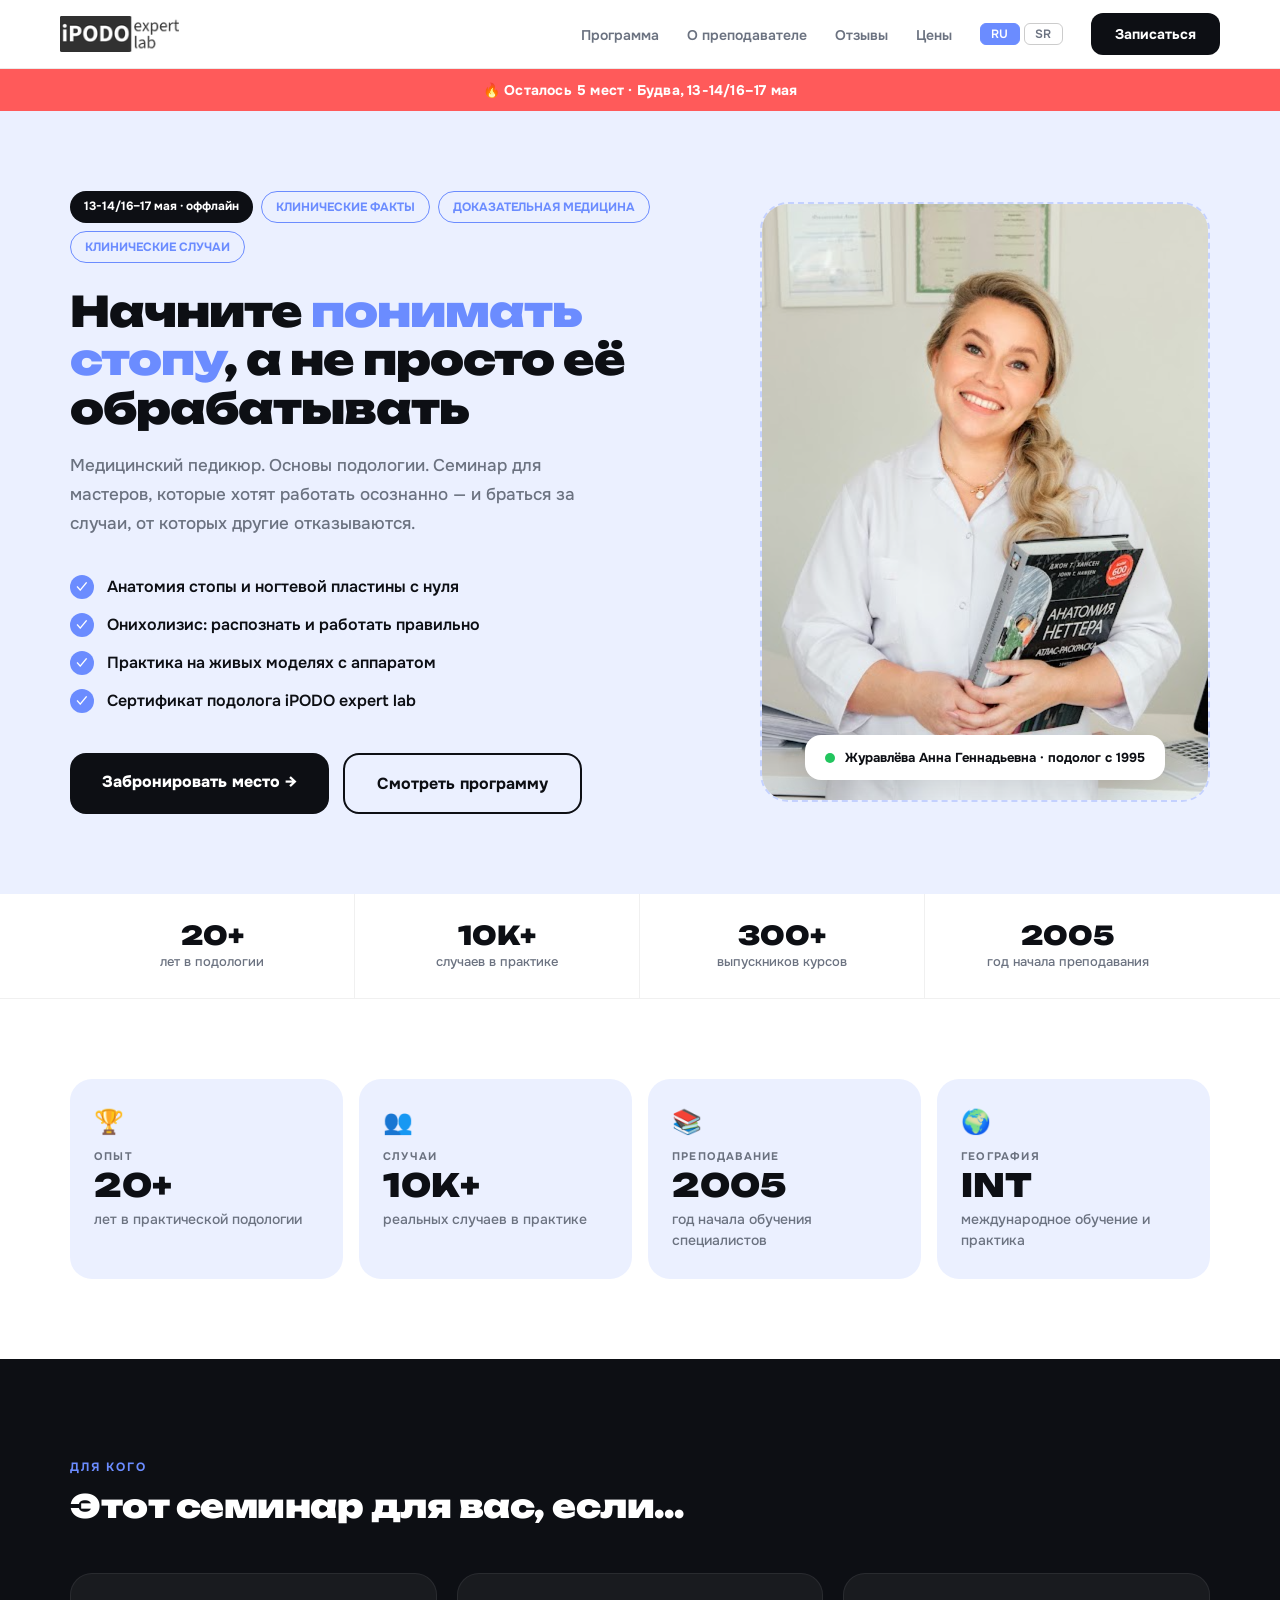
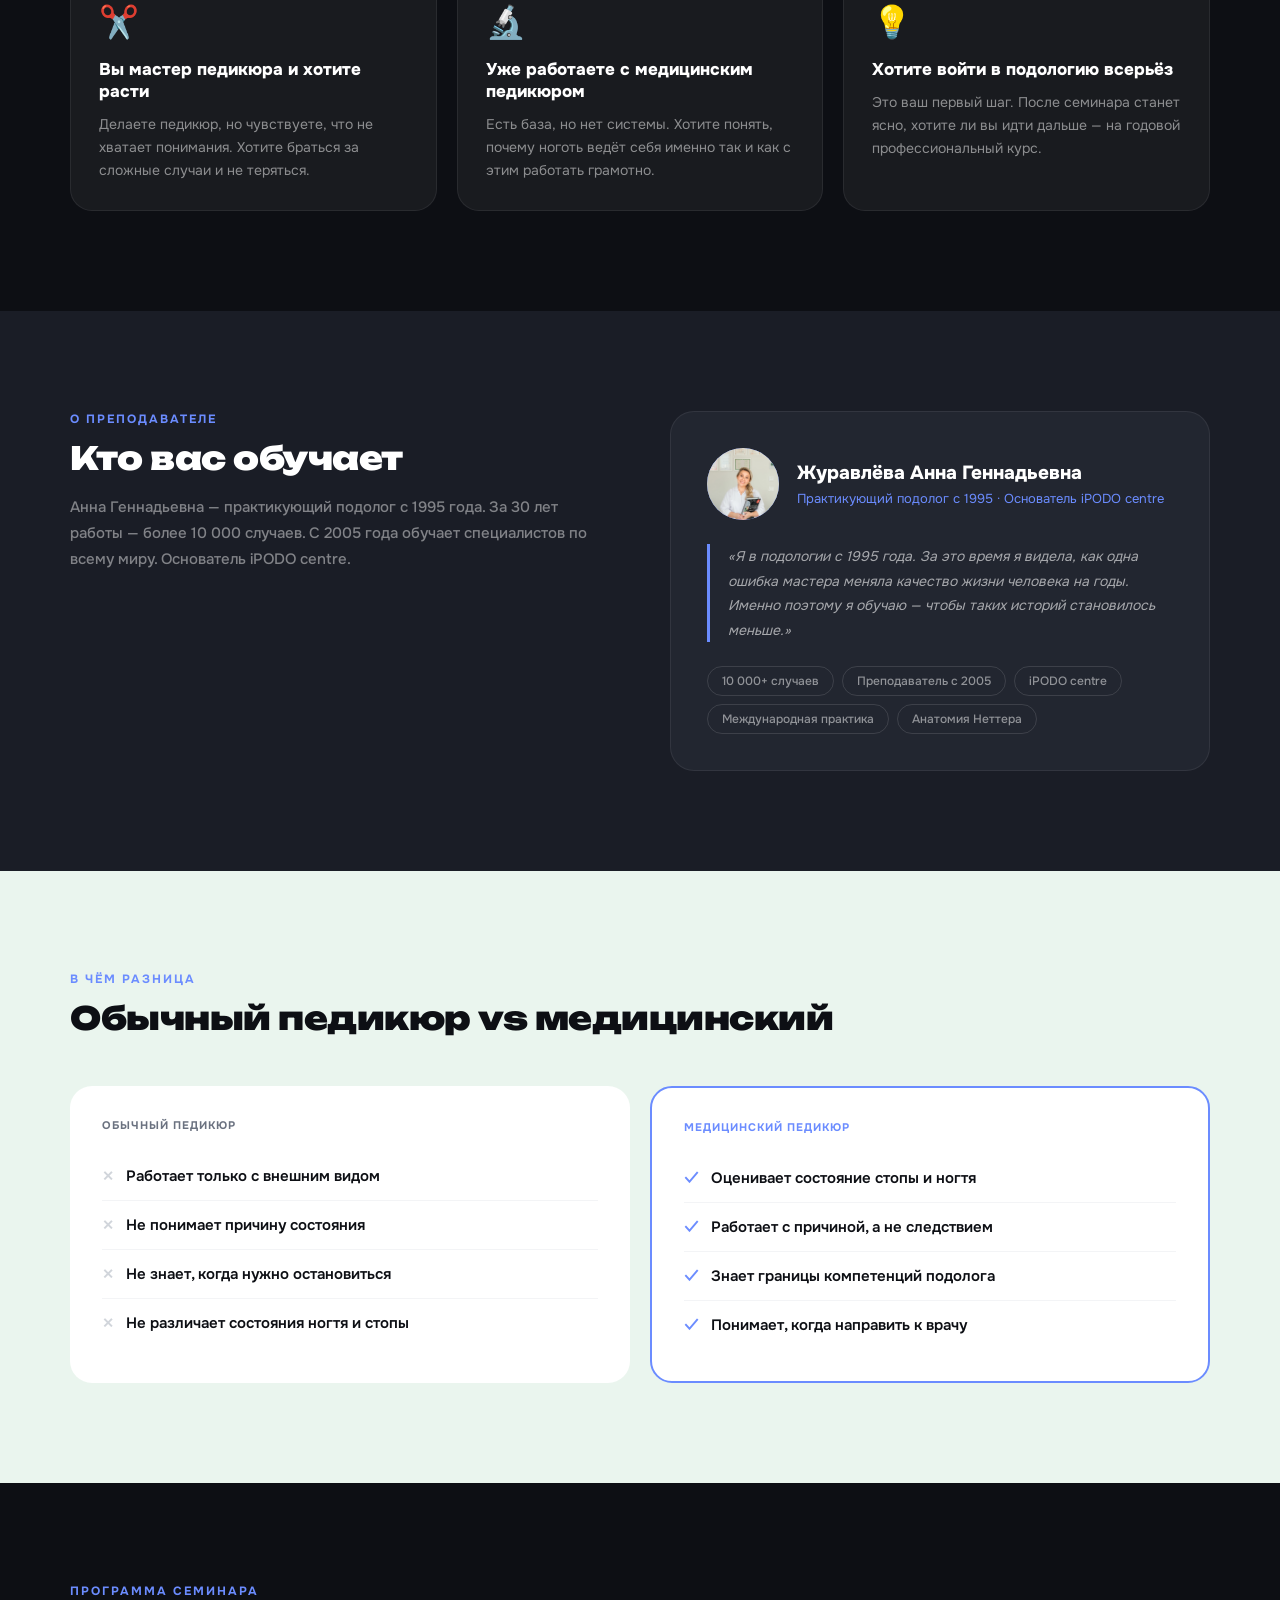
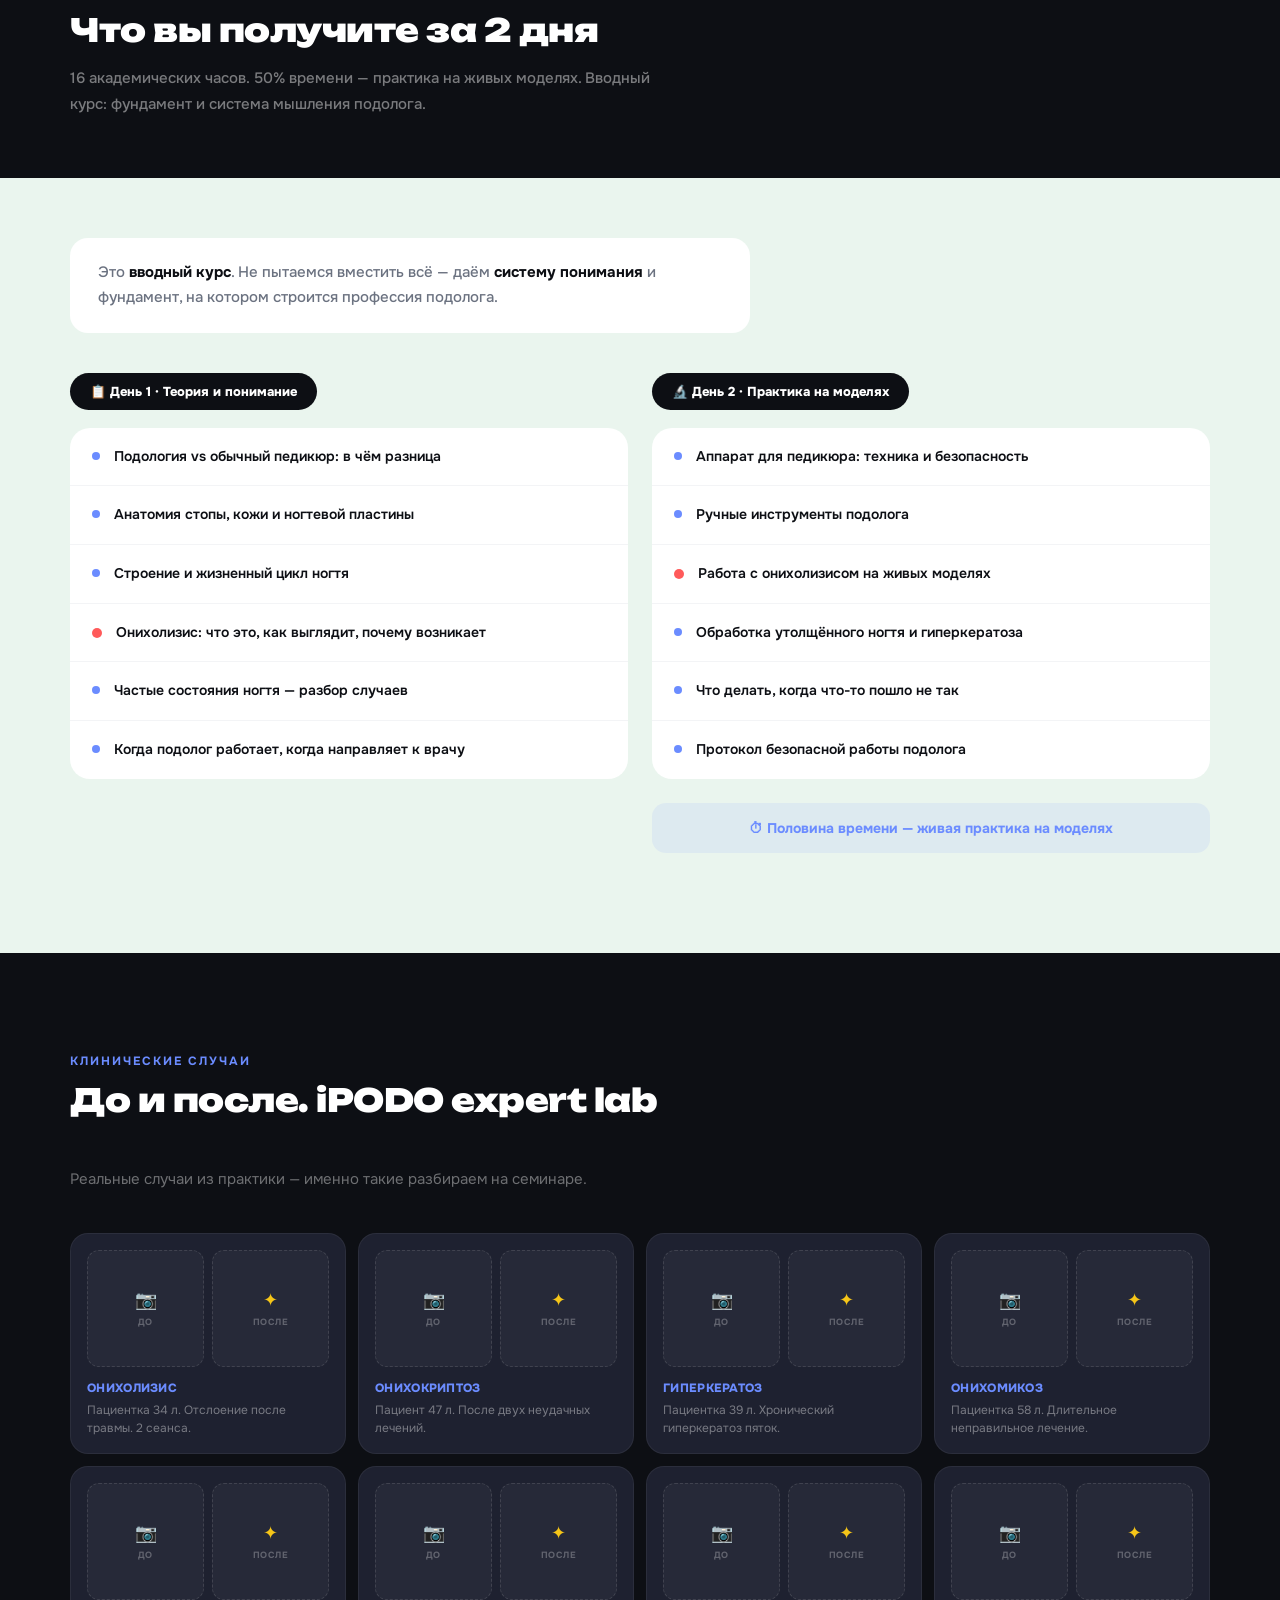
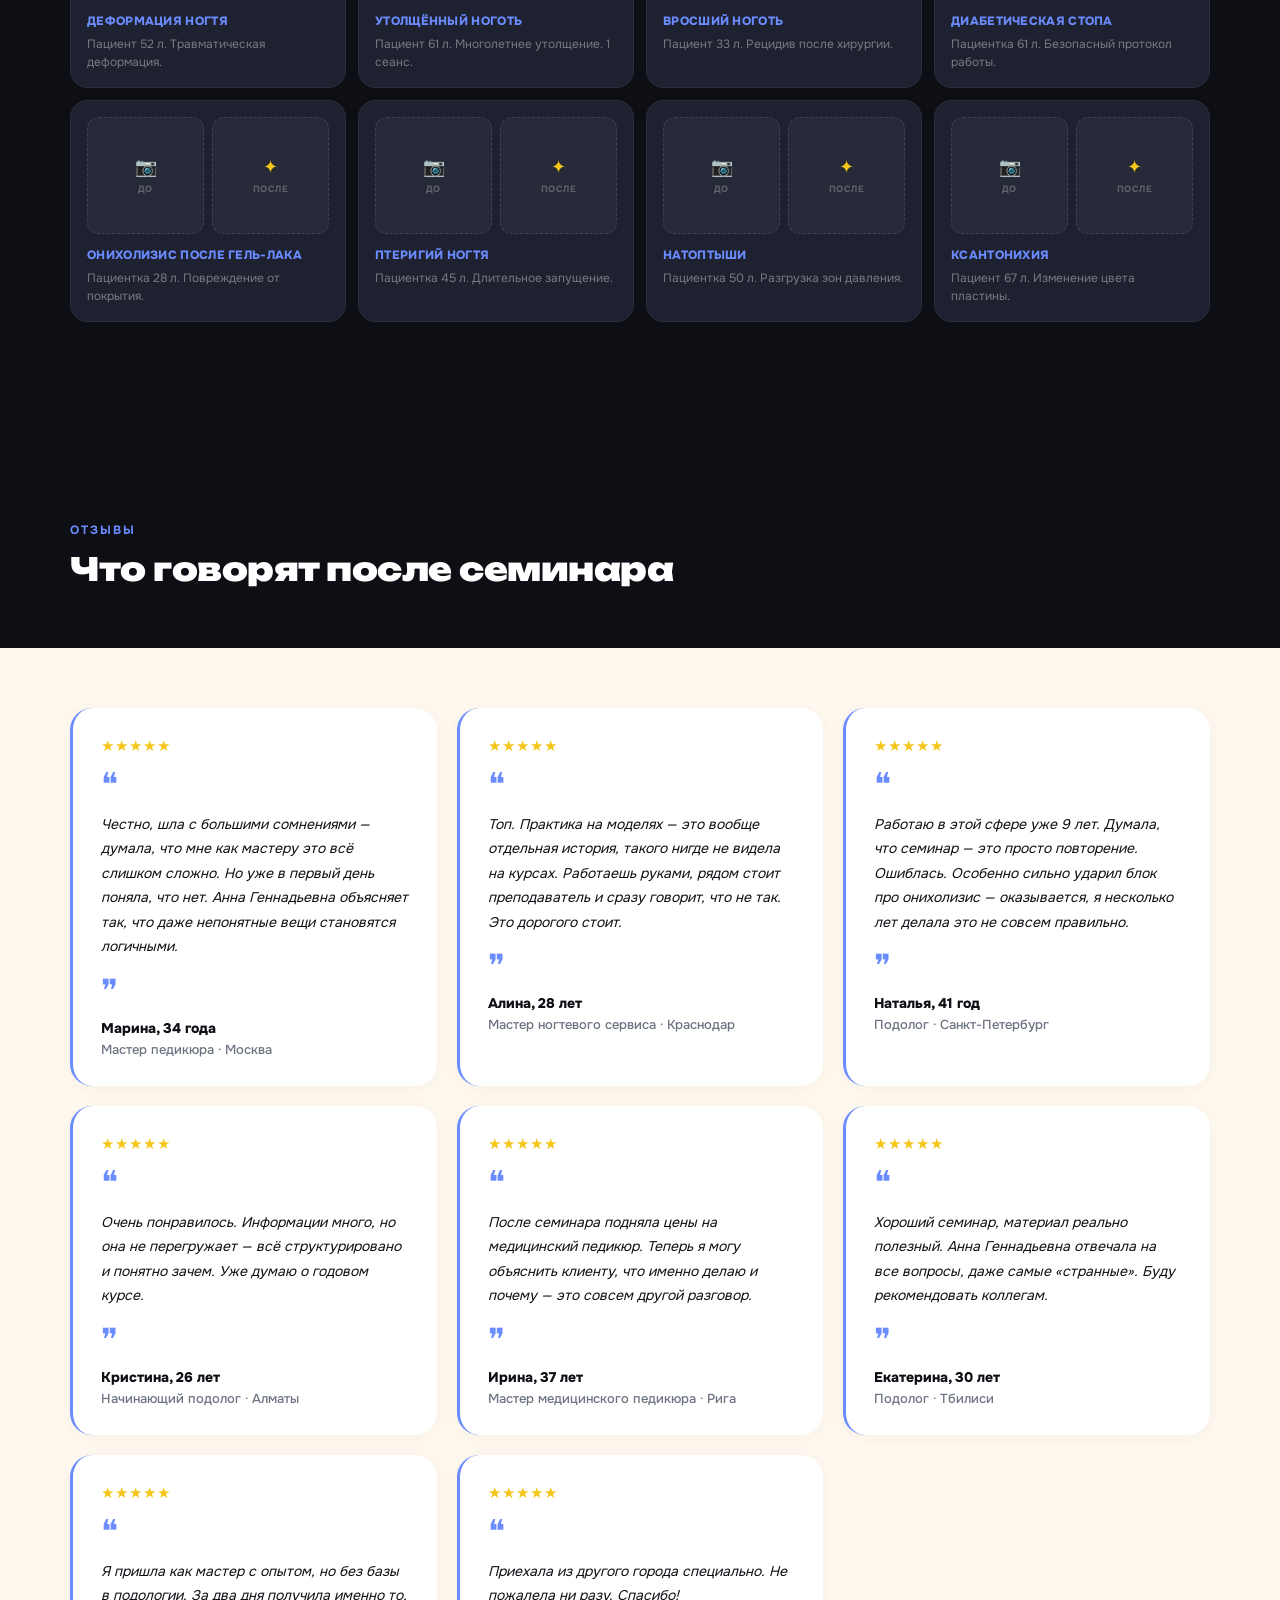
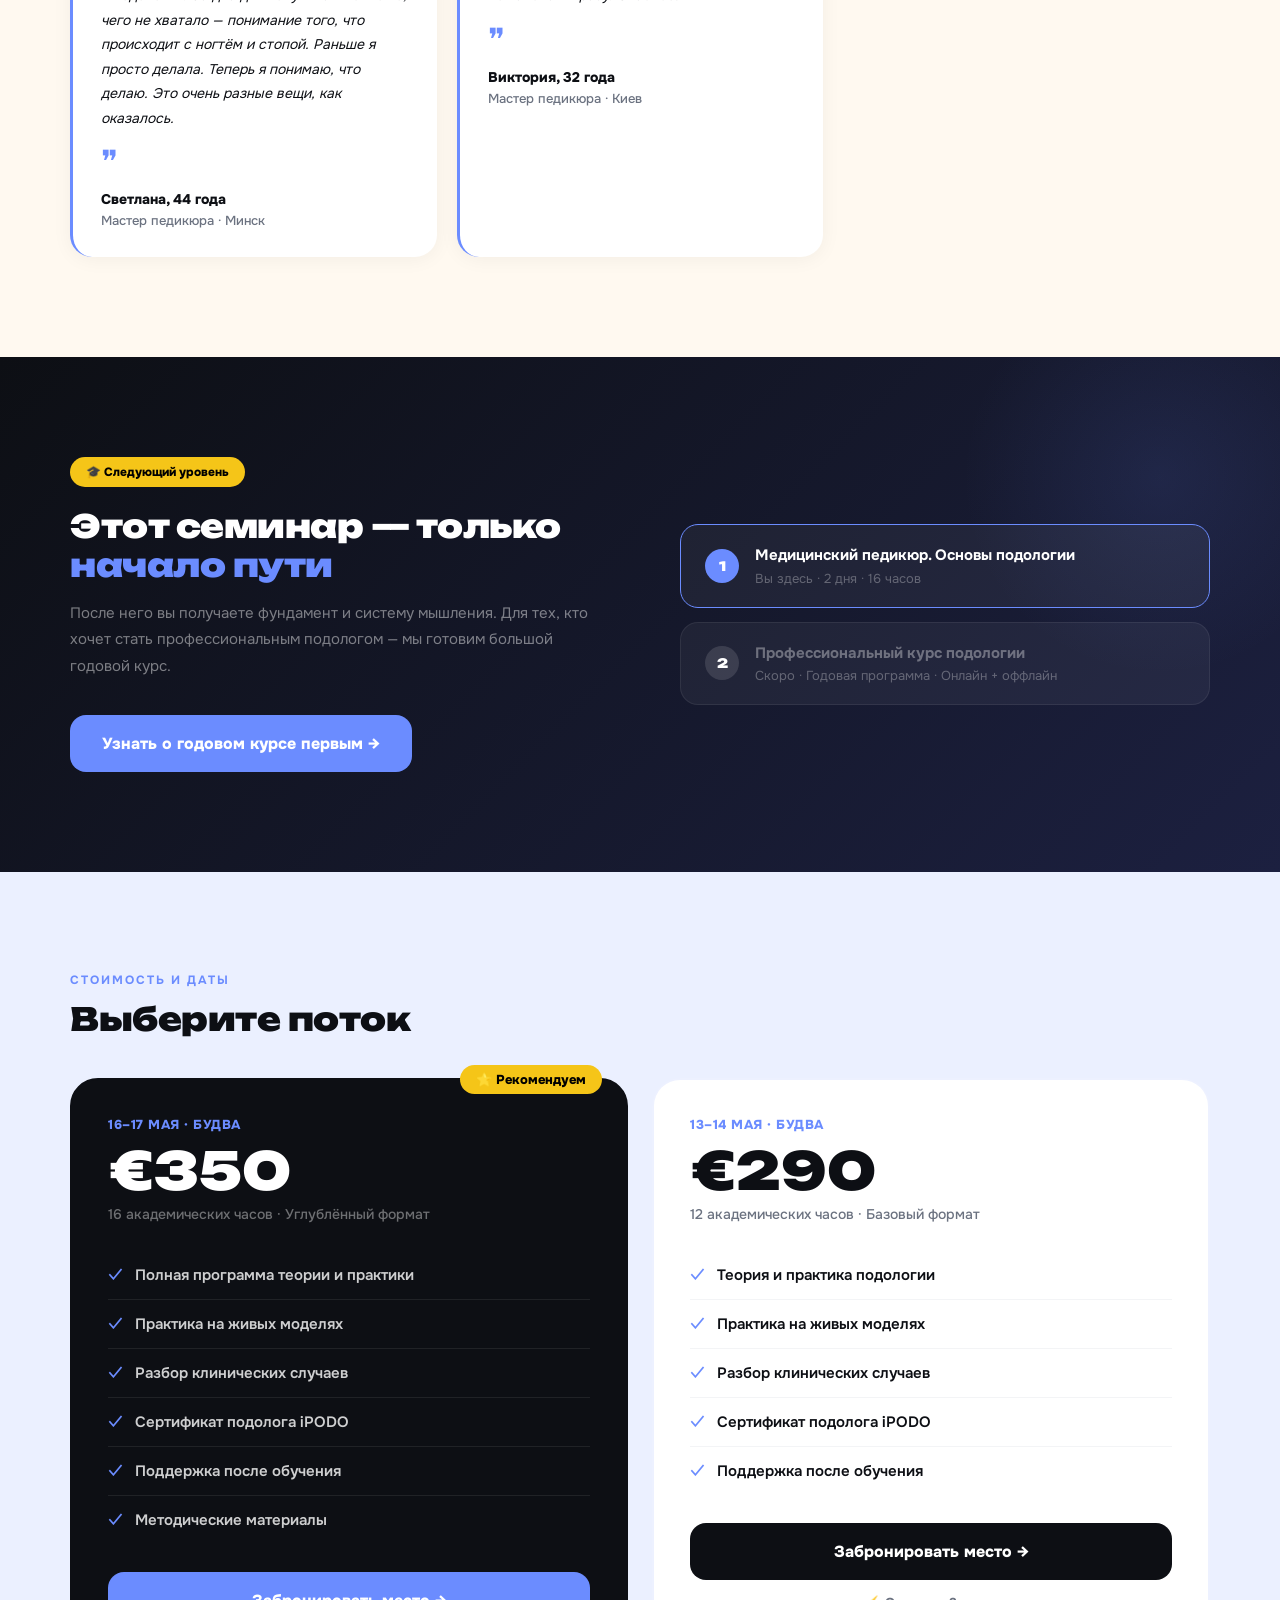
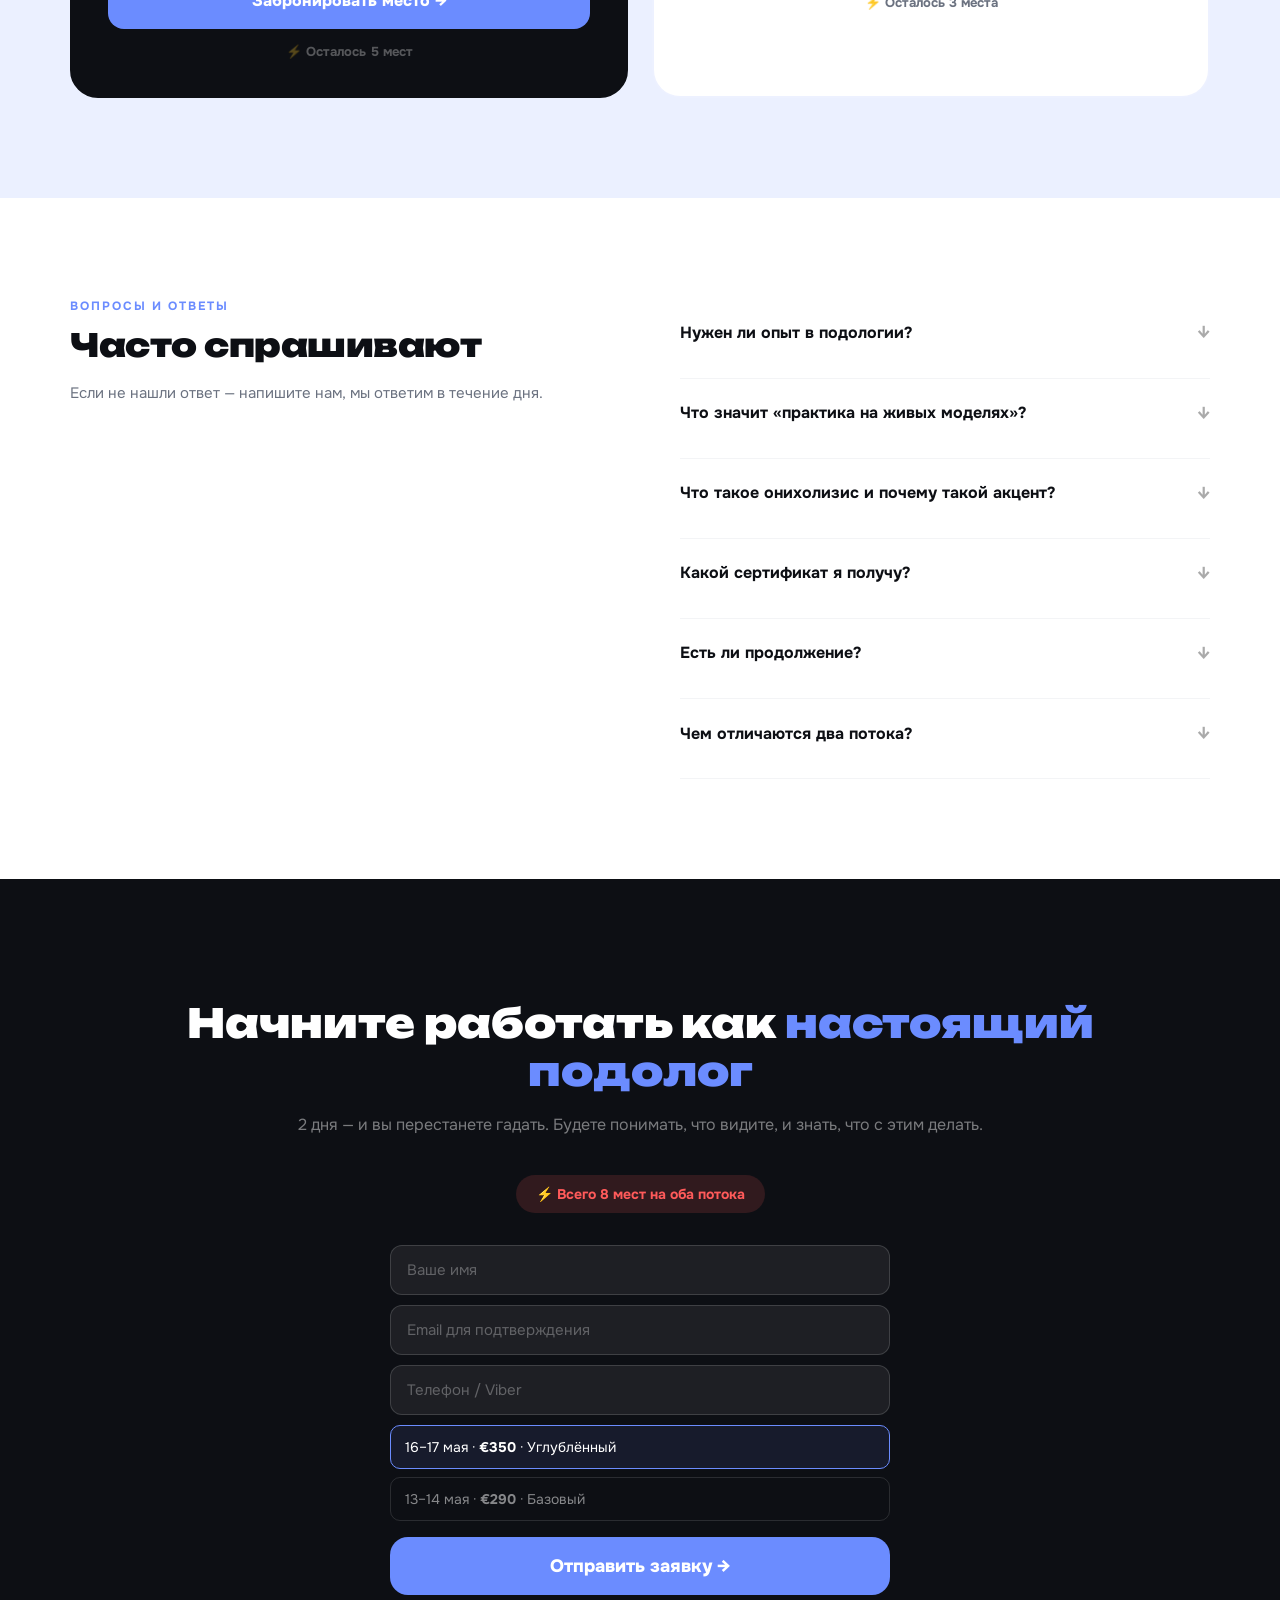
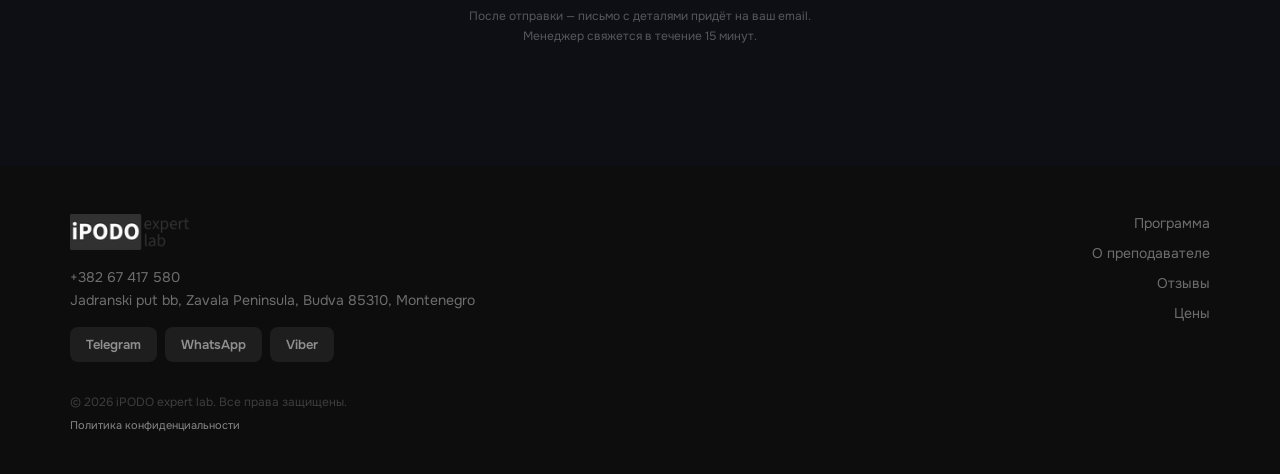
==== commit 82cb0941: "add refactor review-quotes" ====
--- a/index.html
+++ b/index.html
@@ -29,7 +29,8 @@
             <li><a href="#pricing" id="nav_pricing">Цены</a></li>
           </ul>
           <div class="lang-switcher"><button class="lang-btn lang-active" data-lang="ru"
-              onclick="applyLang('ru')">RU</button><button class="lang-btn" data-lang="sr" onclick="applyLang('sr')">SR</button></div>
+              onclick="applyLang('ru')">RU</button><button class="lang-btn" data-lang="sr"
+              onclick="applyLang('sr')">SR</button></div>
           <a href="#form" class="nav-cta" id="nav_cta">Записаться</a>
         </div>
       </div>
@@ -514,75 +515,83 @@
         <div class="reviews-grid">
           <div class="review-card fade-up">
             <div class="review-stars">★★★★★</div>
-            <div class="review-quotes">❝❞</div>
+            <div class="review-quotes">❝</div>
             <div class="review-text" id="rev1_text">Честно, шла с большими сомнениями — думала, что мне как мастеру это
               всё слишком
               сложно. Но уже в первый день поняла, что нет. Анна Геннадьевна объясняет так, что даже непонятные вещи
               становятся логичными.</div>
+            <div class="review-quotes">❞</div>
             <div class="review-author" id="rev1_author">Марина, 34 года</div>
             <div class="review-role" id="rev1_role">Мастер педикюра · Москва</div>
           </div>
           <div class="review-card fade-up" style="transition-delay:.1s">
             <div class="review-stars">★★★★★</div>
-            <div class="review-quotes">❝❞</div>
+            <div class="review-quotes">❝</div>
             <div class="review-text" id="rev2_text">Топ. Практика на моделях — это вообще отдельная история, такого
               нигде не видела на
               курсах. Работаешь руками, рядом стоит преподаватель и сразу говорит, что не так. Это дорогого стоит.</div>
+            <div class="review-quotes">❞</div>
             <div class="review-author" id="rev2_author">Алина, 28 лет</div>
             <div class="review-role" id="rev2_role">Мастер ногтевого сервиса · Краснодар</div>
           </div>
           <div class="review-card fade-up" style="transition-delay:.2s">
             <div class="review-stars">★★★★★</div>
-            <div class="review-quotes">❝❞</div>
+            <div class="review-quotes">❝</div>
             <div class="review-text" id="rev3_text">Работаю в этой сфере уже 9 лет. Думала, что семинар — это просто
               повторение.
               Ошиблась. Особенно сильно ударил блок про онихолизис — оказывается, я несколько лет делала это не совсем
               правильно.</div>
+            <div class="review-quotes">❞</div>
             <div class="review-author" id="rev3_author">Наталья, 41 год</div>
             <div class="review-role" id="rev3_role">Подолог · Санкт-Петербург</div>
           </div>
           <div class="review-card fade-up">
             <div class="review-stars">★★★★★</div>
-            <div class="review-quotes">❝❞</div>
+            <div class="review-quotes">❝</div>
             <div class="review-text" id="rev4_text">Очень понравилось. Информации много, но она не перегружает — всё
               структурировано и
               понятно зачем. Уже думаю о годовом курсе.</div>
+            <div class="review-quotes">❞</div>
             <div class="review-author" id="rev4_author">Кристина, 26 лет</div>
             <div class="review-role" id="rev4_role">Начинающий подолог · Алматы</div>
           </div>
           <div class="review-card fade-up" style="transition-delay:.1s">
             <div class="review-stars">★★★★★</div>
-            <div class="review-quotes">❝❞</div>
+            <div class="review-quotes">❝</div>
             <div class="review-text" id="rev5_text">После семинара подняла цены на медицинский педикюр. Теперь я могу
               объяснить
               клиенту, что именно делаю и почему — это совсем другой разговор.</div>
+            <div class="review-quotes">❞</div>
             <div class="review-author" id="rev5_author">Ирина, 37 лет</div>
             <div class="review-role" id="rev5_role">Мастер медицинского педикюра · Рига</div>
           </div>
           <div class="review-card fade-up" style="transition-delay:.2s">
             <div class="review-stars">★★★★★</div>
-            <div class="review-quotes">❝❞</div>
+            <div class="review-quotes">❝</div>
             <div class="review-text" id="rev6_text">Хороший семинар, материал реально полезный. Анна Геннадьевна
               отвечала на все
               вопросы, даже самые «странные». Буду рекомендовать коллегам.</div>
+            <div class="review-quotes">❞</div>
             <div class="review-author" id="rev6_author">Екатерина, 30 лет</div>
             <div class="review-role" id="rev6_role">Подолог · Тбилиси</div>
           </div>
           <div class="review-card fade-up" style="transition-delay:.2s">
             <div class="review-stars">★★★★★</div>
-            <div class="review-quotes">❝❞</div>
+            <div class="review-quotes">❝</div>
             <div class="review-text" id="rev7_text">Я пришла как мастер с опытом, но без базы в подологии. За два дня
               получила именно
               то, чего не хватало — понимание того, что происходит с ногтём и стопой. Раньше я просто делала. Теперь я
               понимаю, что делаю. Это очень разные вещи, как оказалось.</div>
+            <div class="review-quotes">❞</div>
             <div class="review-author" id="rev7_author">Светлана, 44 года</div>
             <div class="review-role" id="rev7_role">Мастер педикюра · Минск</div>
           </div>
           <div class="review-card fade-up" style="transition-delay:.2s">
             <div class="review-stars">★★★★★</div>
-            <div class="review-quotes">❝❞</div>
+            <div class="review-quotes">❝</div>
             <div class="review-text" id="rev8_text">Приехала из другого города специально. Не пожалела ни разу. Спасибо!
             </div>
+            <div class="review-quotes">❞</div>
             <div class="review-author" id="rev8_author">Виктория, 32 года</div>
             <div class="review-role" id="rev8_role">Мастер педикюра · Киев</div>
           </div>
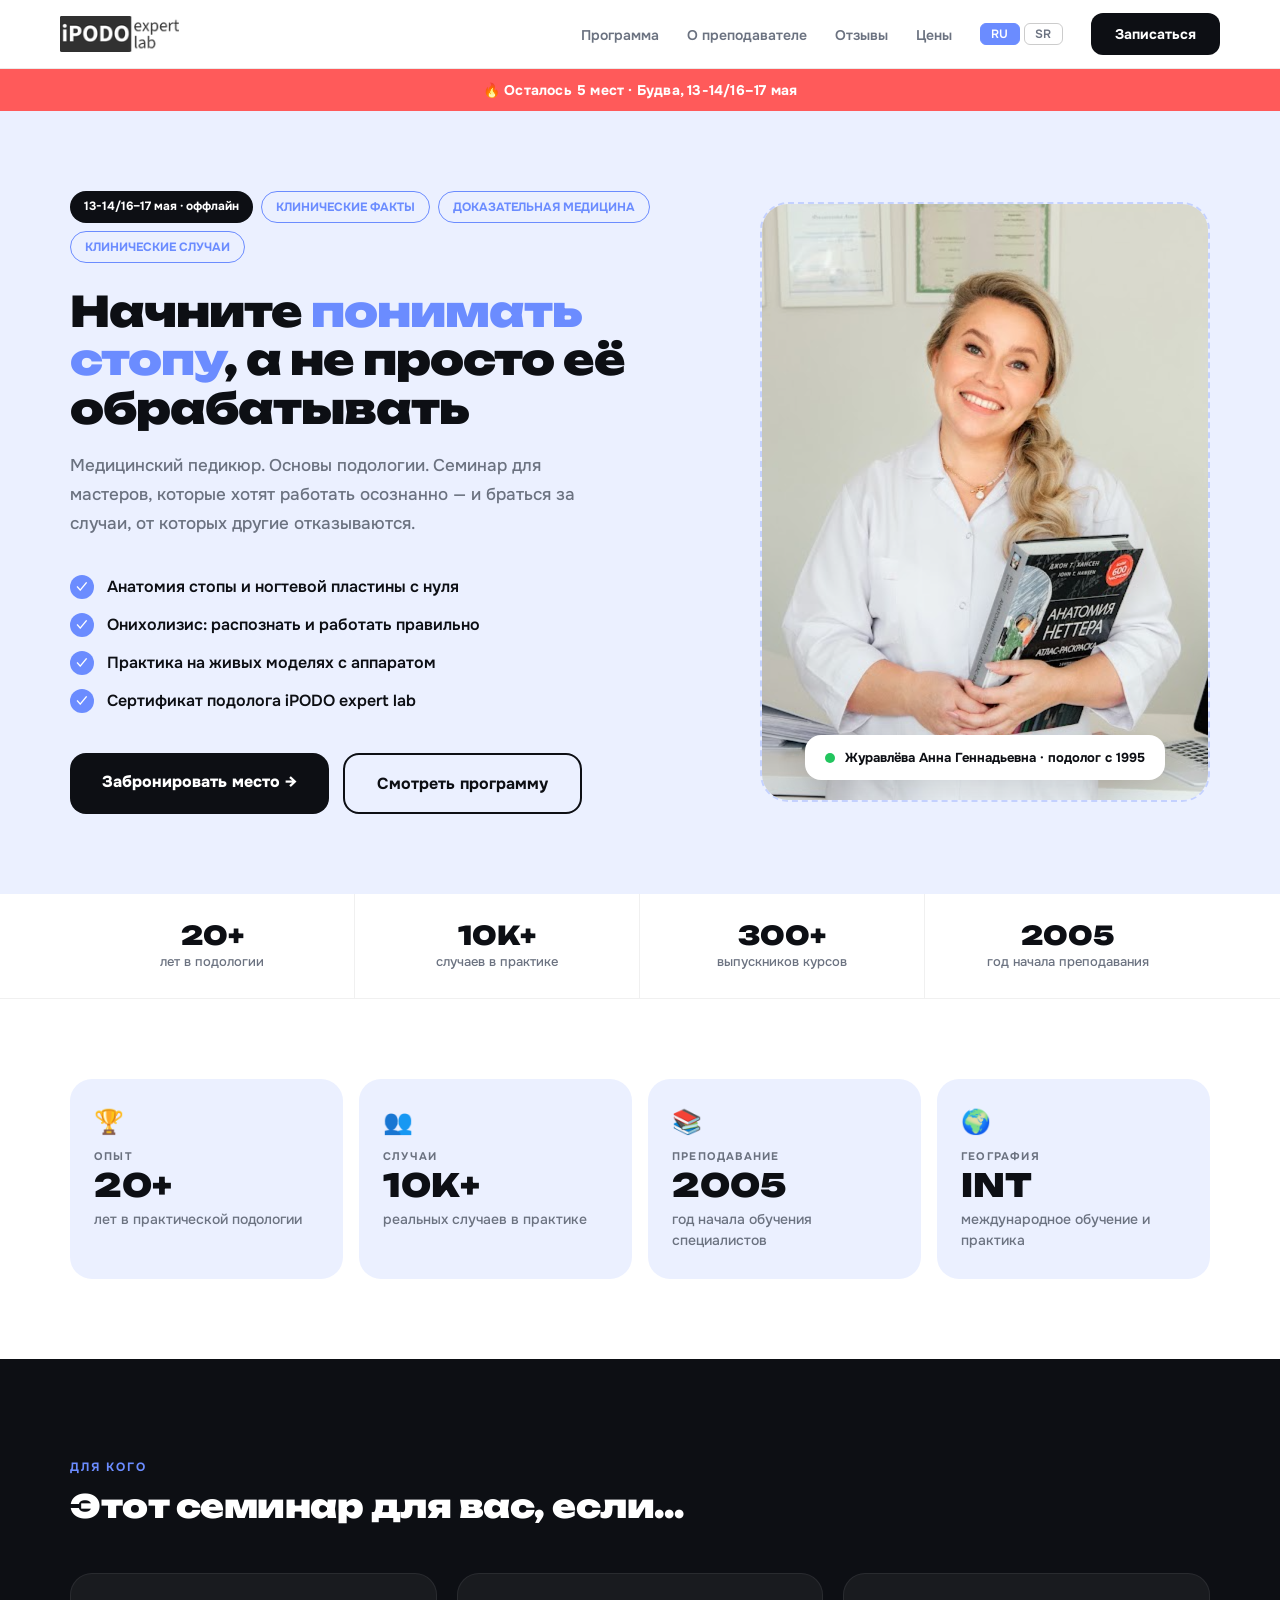
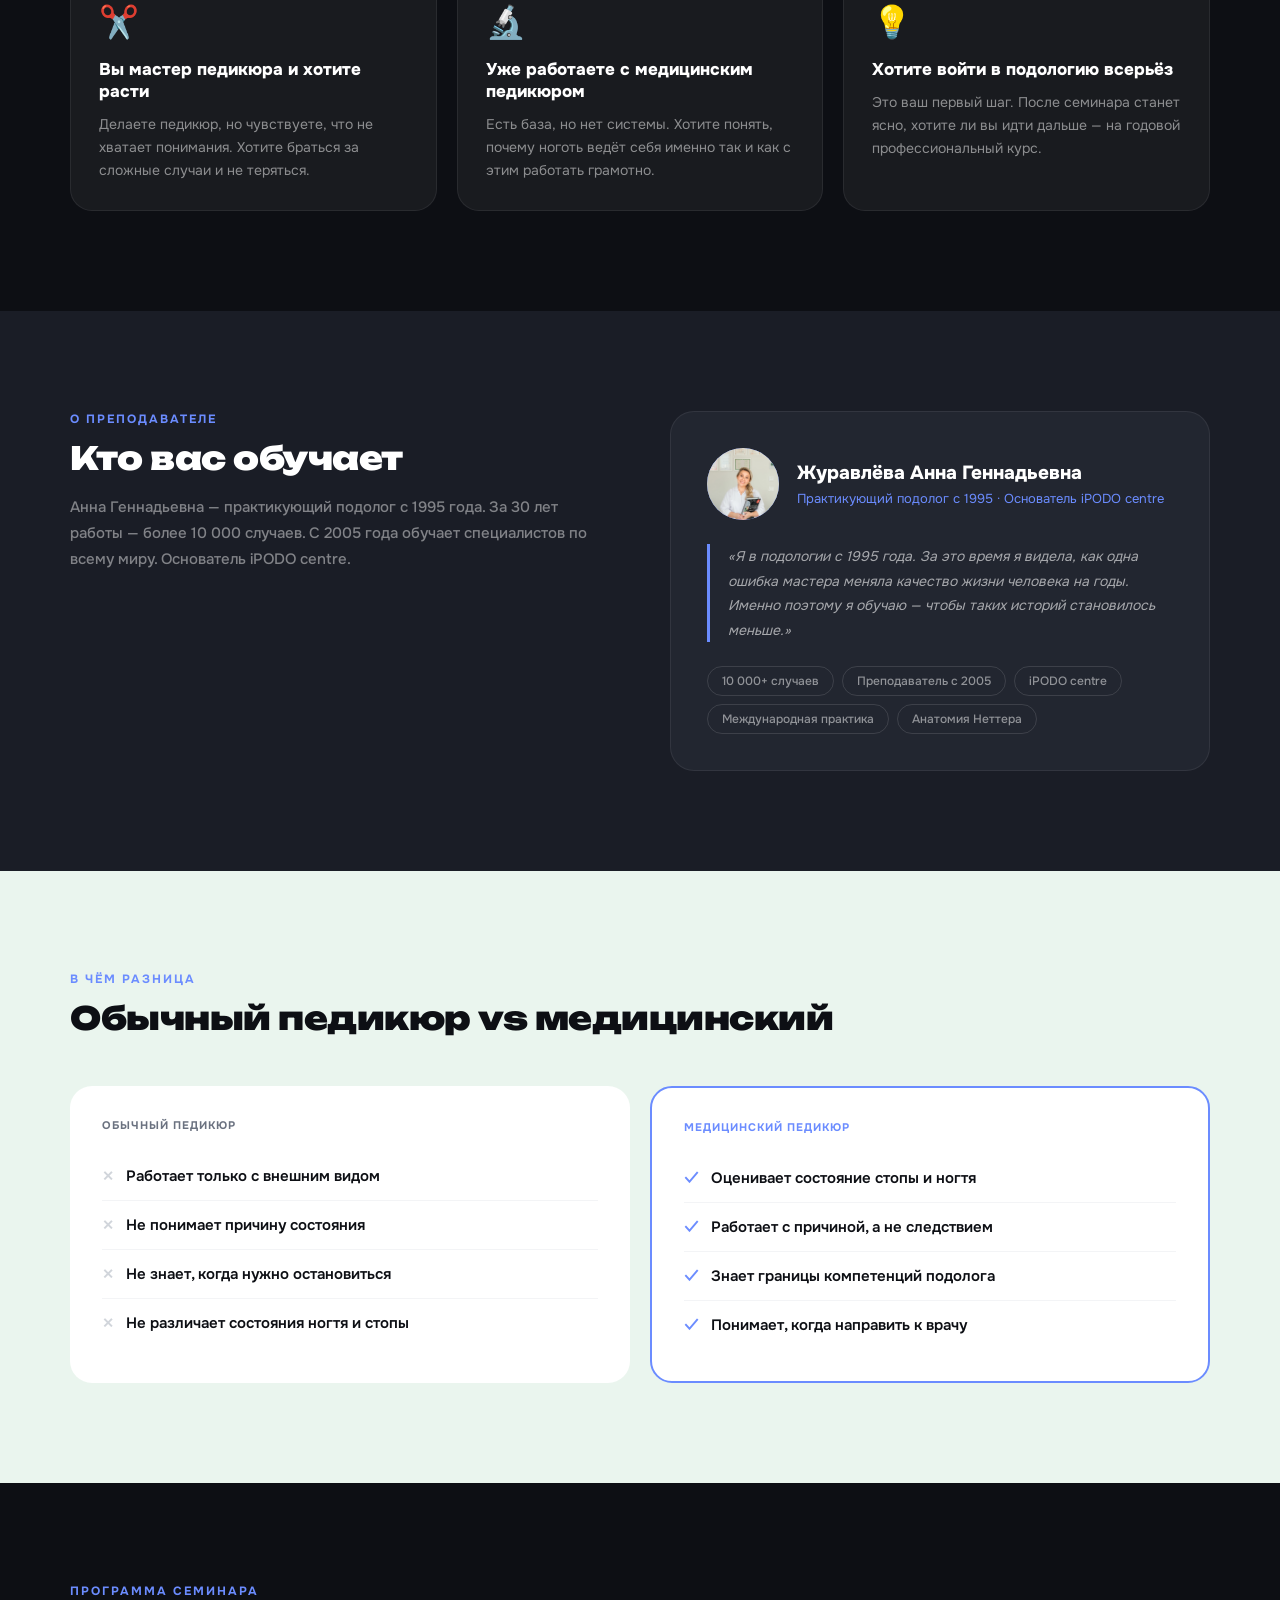
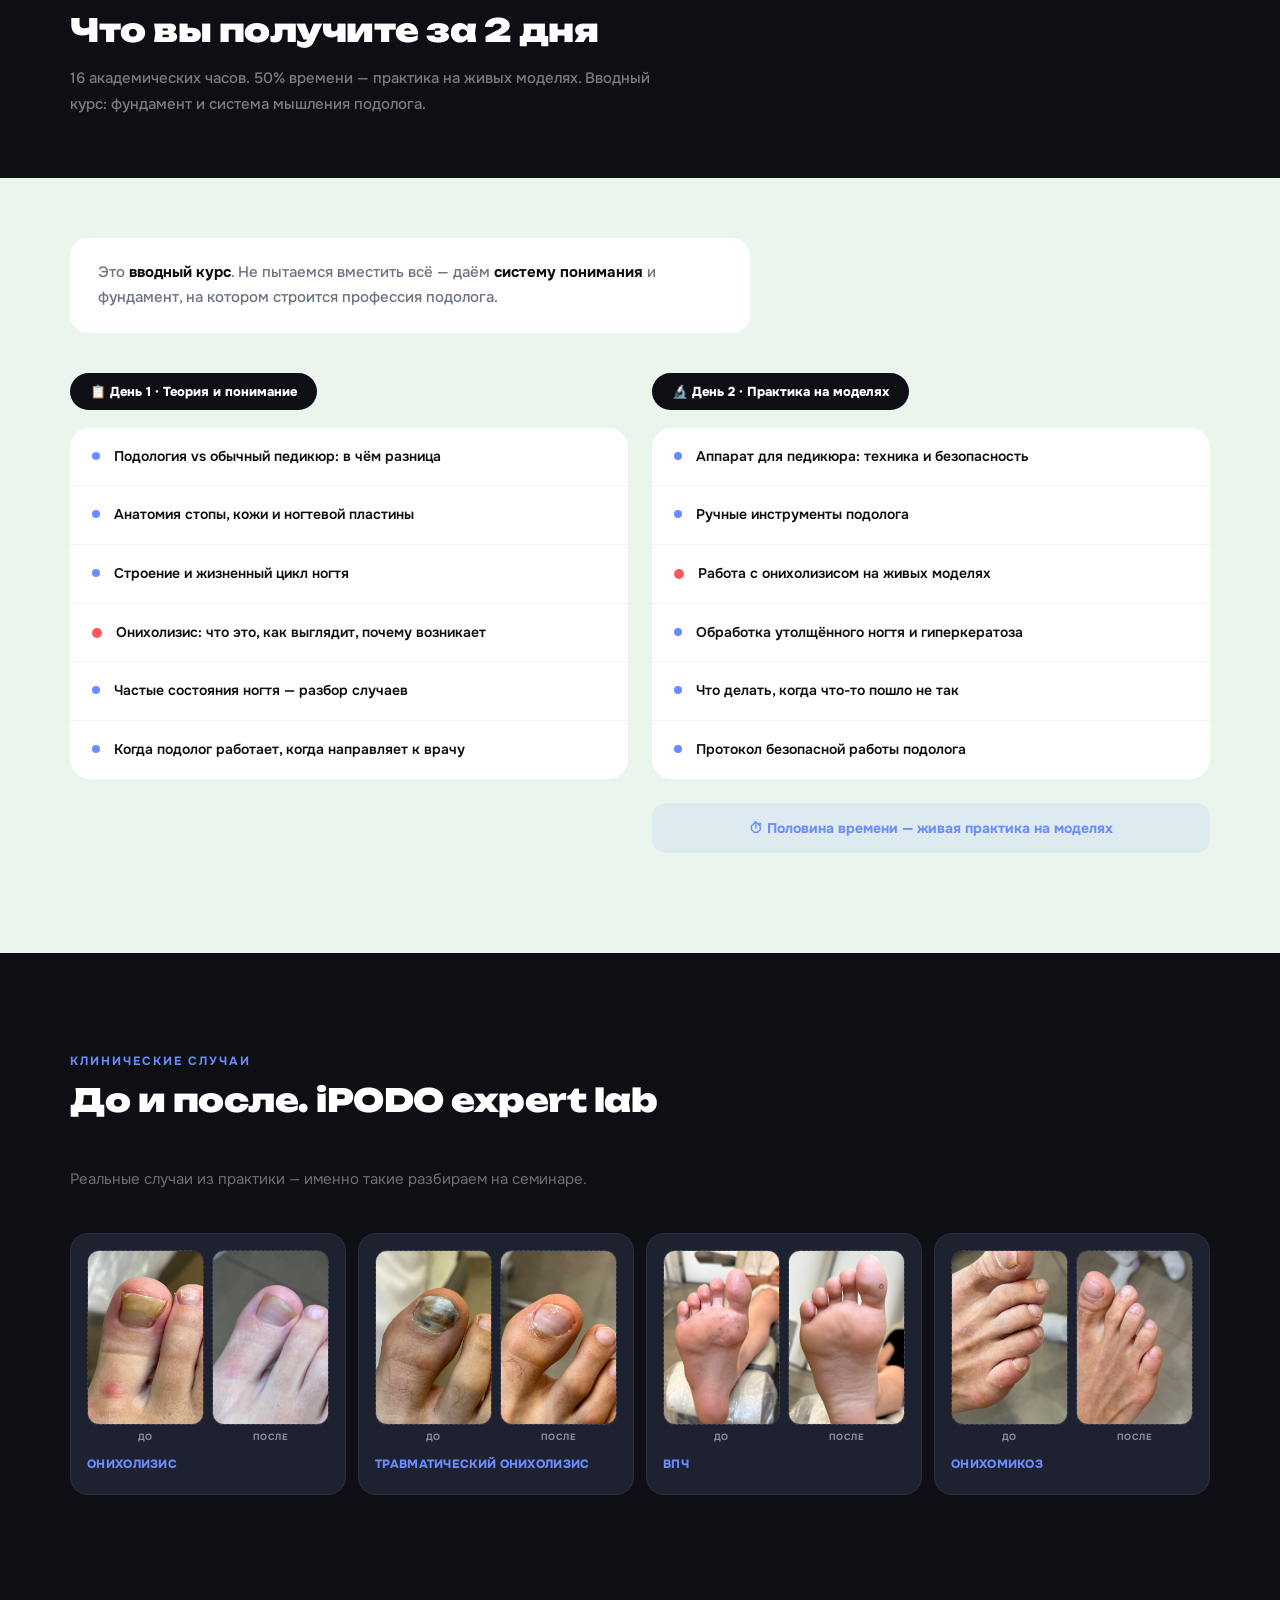
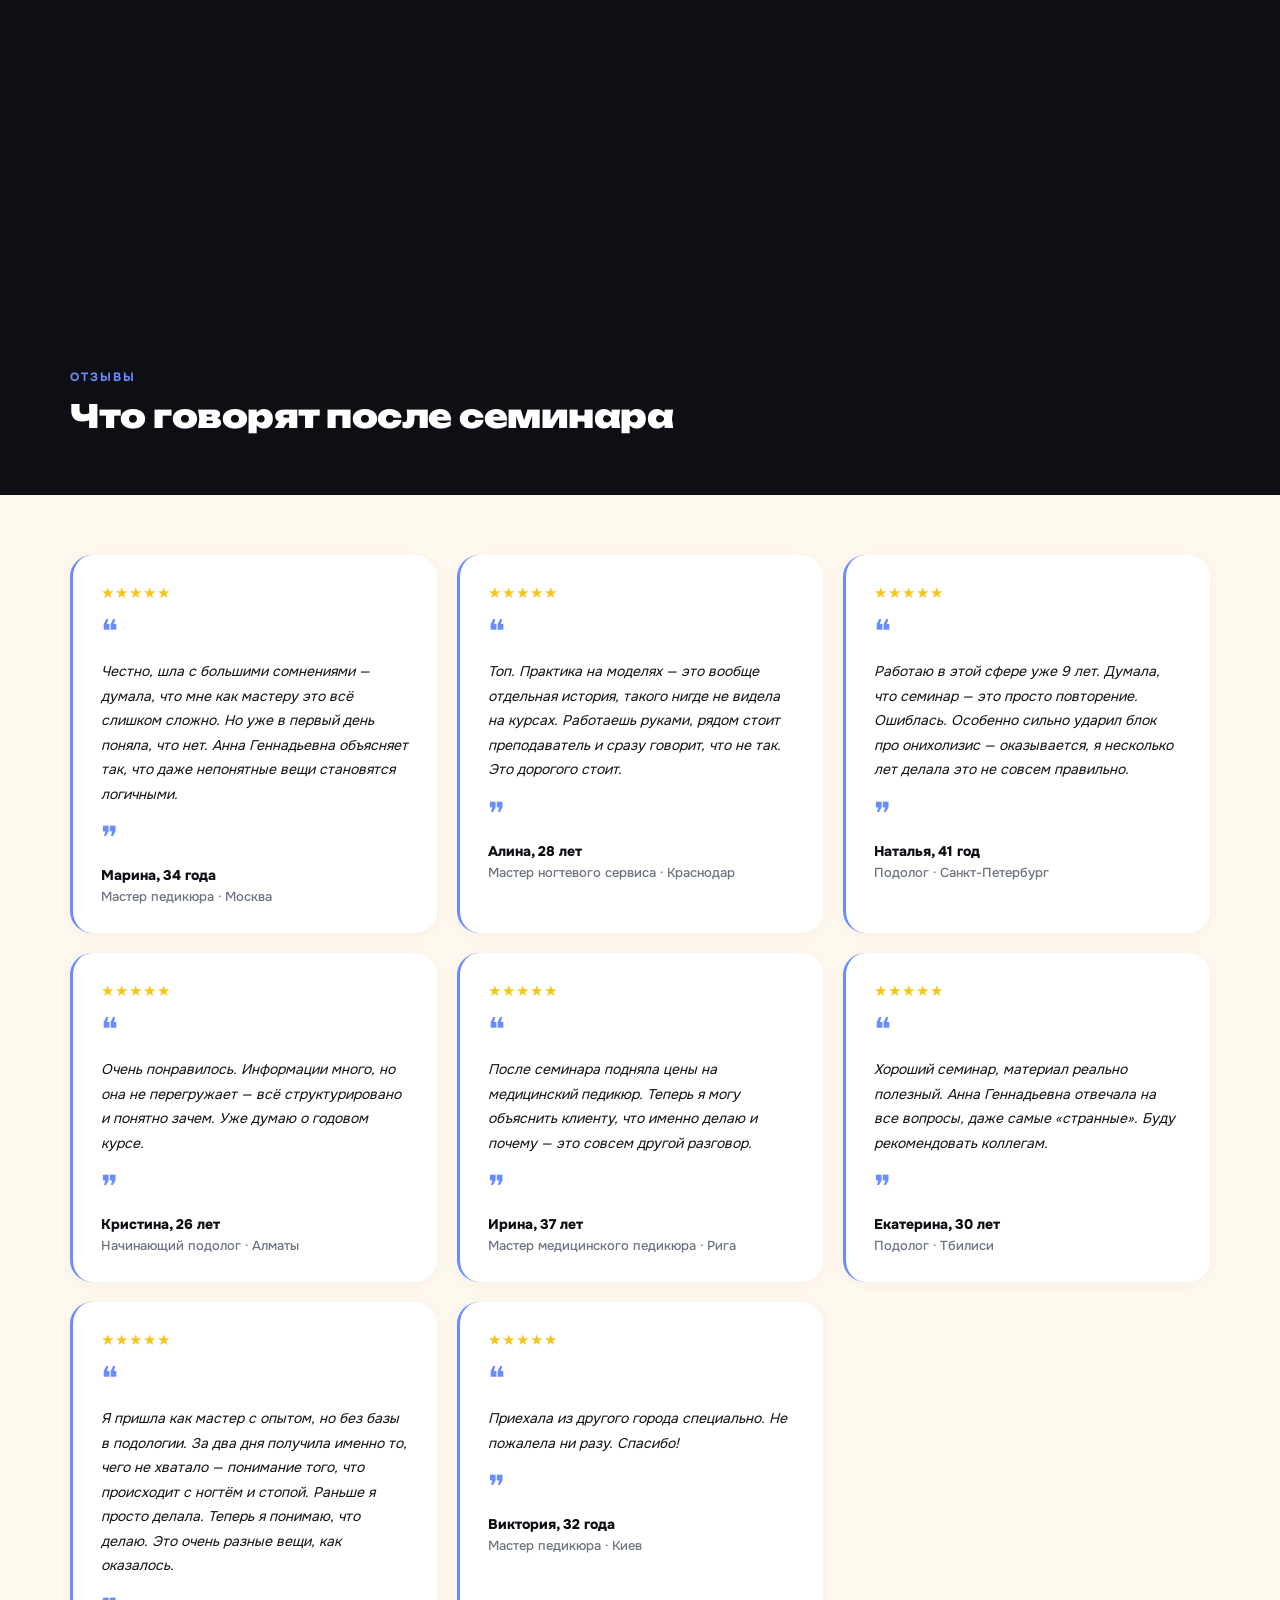
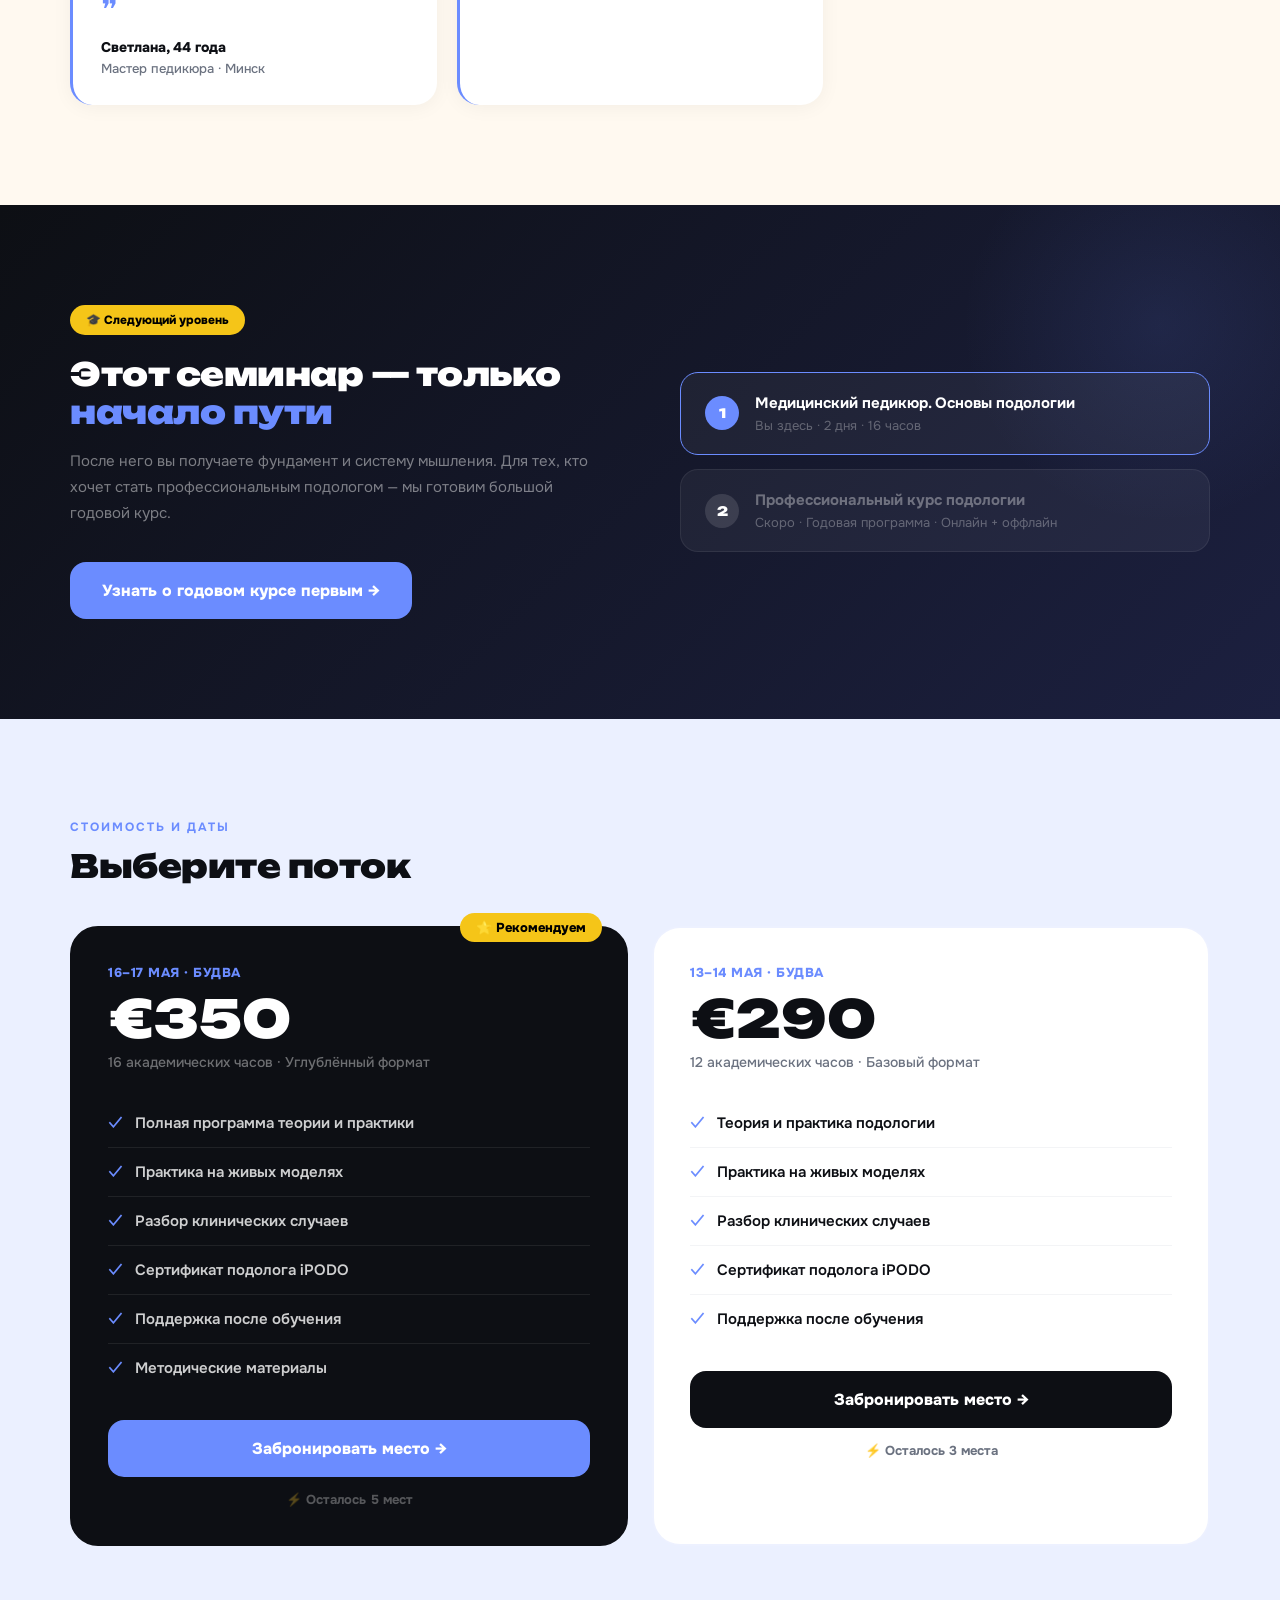
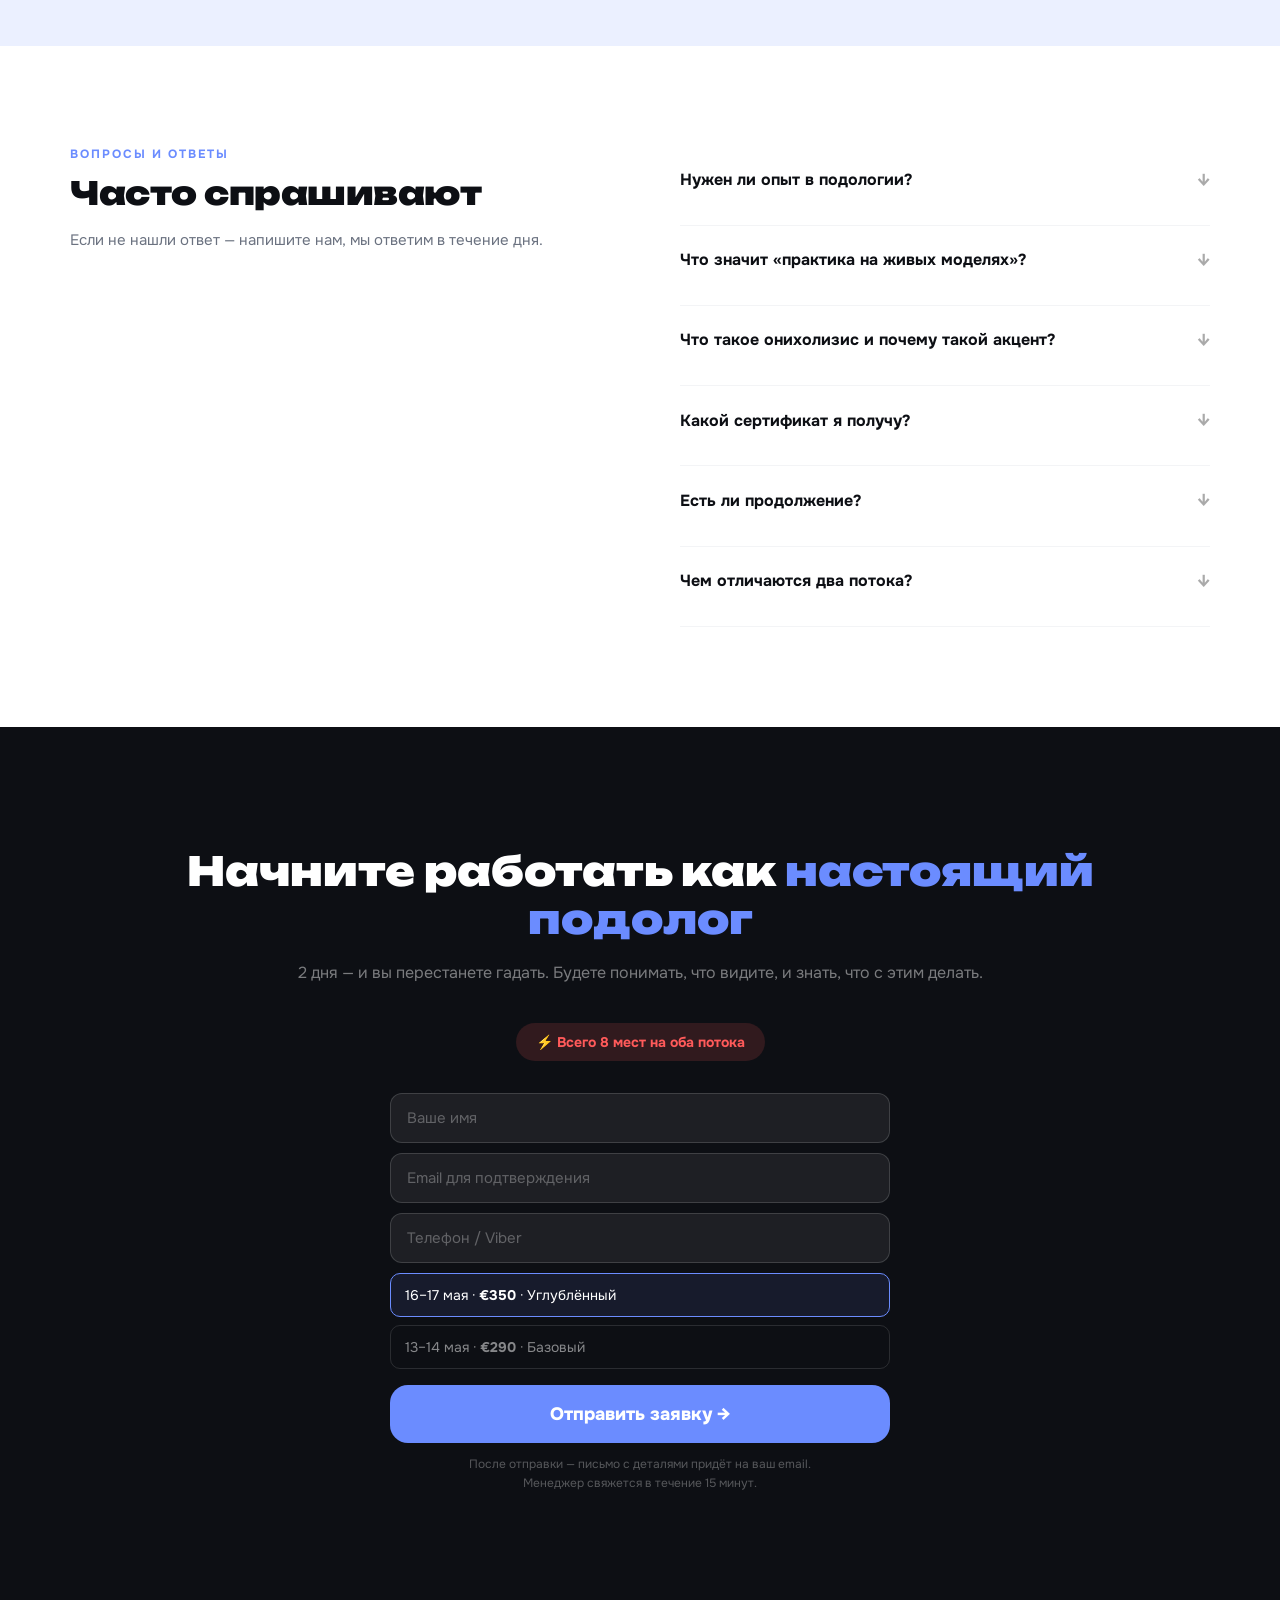
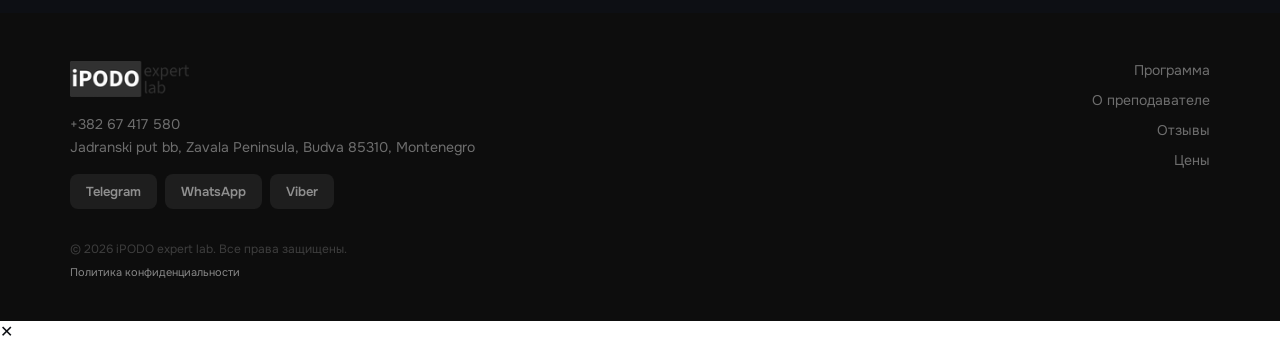
==== commit 044374a3: "add photos" ====
--- a/index.html
+++ b/index.html
@@ -65,8 +65,8 @@
           <li><span class="check-icon">✓</span><span id="hero_li4">Сертификат подолога iPODO expert lab</span></li>
         </ul>
         <div class="hero-btns fade-up" style="transition-delay:.4s">
-          <a href="https://wa.me/38267417580?text=Хочу%20забронировать%20место%20на%20семинар%20iPODO"
-            class="btn-primary" id="hero_btn1" target="_blank">Забронировать место →</a>
+          <a href="viber://chat?number=%2B38267417580" class="btn-primary" id="hero_btn1" target="_blank">Забронировать
+            место →</a>
           <a href="#program" class="btn-secondary" id="hero_btn2">Смотреть программу</a>
         </div>
       </div>
@@ -297,209 +297,232 @@
       <div class="cases-grid">
         <div class="case-card fade-up">
           <div class="before-after">
-            <div class="ba-img"><span class="ba-icon">📷</span><span>До</span></div>
-            <div class="ba-img after"><span class="ba-icon">✦</span><span>После</span></div>
+            <div class="ba-img">
+                <div class="ba-img-photo" onclick="openLightbox('image/oniholizis_before.jpg')"><img src="image/oniholizis_before.jpg" alt="До"></div>
+                <span>До</span>
+              </div>
+            <div class="ba-img after">
+                <div class="ba-img-photo" onclick="openLightbox('image/oniholizis_after.jpg')"><img src="image/oniholizis_after.jpg" alt="После"></div>
+                <span>После</span>
+              </div>
           </div>
           <div class="case-name" id="case1_name">Онихолизис</div>
-          <div class="case-desc" id="case1_desc">Пациентка 34 л. Отслоение после травмы. 2 сеанса.</div>
         </div>
         <div class="case-card fade-up" style="transition-delay:.06s">
           <div class="before-after">
-            <div class="ba-img"><span class="ba-icon">📷</span><span>До</span></div>
-            <div class="ba-img after"><span class="ba-icon">✦</span><span>После</span></div>
-          </div>
-          <div class="case-name" id="case2_name">Онихокриптоз</div>
-          <div class="case-desc" id="case2_desc">Пациент 47 л. После двух неудачных лечений.</div>
+            <div class="ba-img">
+                <div class="ba-img-photo" onclick="openLightbox('image/travmaoniholizis_before.jpg')"><img src="image/travmaoniholizis_before.jpg" alt="До"></div>
+                <span>До</span>
+              </div>
+            <div class="ba-img after">
+                <div class="ba-img-photo" onclick="openLightbox('image/travmaoniholizis_after.jpg')"><img src="image/travmaoniholizis_after.jpg" alt="После"></div>
+                <span>После</span>
+              </div>
+          </div>
+          <div class="case-name" id="case2_name">Травматический онихолизис</div>
         </div>
         <div class="case-card fade-up" style="transition-delay:.12s">
           <div class="before-after">
-            <div class="ba-img"><span class="ba-icon">📷</span><span>До</span></div>
-            <div class="ba-img after"><span class="ba-icon">✦</span><span>После</span></div>
-          </div>
-          <div class="case-name" id="case3_name">Гиперкератоз</div>
-          <div class="case-desc" id="case3_desc">Пациентка 39 л. Хронический гиперкератоз пяток.</div>
+            <div class="ba-img">
+                <div class="ba-img-photo" onclick="openLightbox('image/vpch_before.jpg')"><img src="image/vpch_before.jpg" alt="До"></div>
+                <span>До</span>
+              </div>
+            <div class="ba-img after">
+                <div class="ba-img-photo" onclick="openLightbox('image/vpch_after.jpg')"><img src="image/vpch_after.jpg" alt="После"></div>
+                <span>После</span>
+              </div>
+          </div>
+          <div class="case-name" id="case3_name">ВПЧ</div>
         </div>
         <div class="case-card fade-up" style="transition-delay:.18s">
           <div class="before-after">
-            <div class="ba-img"><span class="ba-icon">📷</span><span>До</span></div>
-            <div class="ba-img after"><span class="ba-icon">✦</span><span>После</span></div>
+            <div class="ba-img">
+                <div class="ba-img-photo" onclick="openLightbox('image/onihomikoz_before.jpg')"><img src="image/onihomikoz_before.jpg" alt="До"></div>
+                <span>До</span>
+              </div>
+            <div class="ba-img after">
+                <div class="ba-img-photo" onclick="openLightbox('image/onihomikoz_after.jpg')"><img src="image/onihomikoz_after.jpg" alt="После"></div>
+                <span>После</span>
+              </div>
           </div>
           <div class="case-name" id="case4_name">Онихомикоз</div>
-          <div class="case-desc" id="case4_desc">Пациентка 58 л. Длительное неправильное лечение.</div>
         </div>
         <div class="case-card fade-up">
           <div class="before-after">
-            <div class="ba-img"><span class="ba-icon">📷</span><span>До</span></div>
-            <div class="ba-img after"><span class="ba-icon">✦</span><span>После</span></div>
-          </div>
-          <div class="case-name" id="case5_name">Деформация ногтя</div>
-          <div class="case-desc" id="case5_desc">Пациент 52 л. Травматическая деформация.</div>
+            <div class="ba-img">
+                <div class="ba-img-photo" onclick="openLightbox('image/onisomikoz_before.jpg')"><img src="image/onisomikoz_before.jpg" alt="До"></div>
+                <span>До</span>
+              </div>
+            <div class="ba-img after">
+                <div class="ba-img-photo" onclick="openLightbox('image/onisomikoz_after.jpg')"><img src="image/onisomikoz_after.jpg" alt="После"></div>
+                <span>После</span>
+              </div>
+          </div>
+          <div class="case-name" id="case5_name">Онизомикоз</div>
         </div>
         <div class="case-card fade-up" style="transition-delay:.06s">
           <div class="before-after">
-            <div class="ba-img"><span class="ba-icon">📷</span><span>До</span></div>
-            <div class="ba-img after"><span class="ba-icon">✦</span><span>После</span></div>
-          </div>
-          <div class="case-name" id="case6_name">Утолщённый ноготь</div>
-          <div class="case-desc" id="case6_desc">Пациент 61 л. Многолетнее утолщение. 1 сеанс.</div>
+            <div class="ba-img">
+                <div class="ba-img-photo" onclick="openLightbox('image/onihokriptoz_before.jpg')"><img src="image/onihokriptoz_before.jpg" alt="До"></div>
+                <span>До</span>
+              </div>
+            <div class="ba-img after">
+                <div class="ba-img-photo" onclick="openLightbox('image/onihokriptoz_after.jpg')"><img src="image/onihokriptoz_after.jpg" alt="После"></div>
+                <span>После</span>
+              </div>
+          </div>
+          <div class="case-name" id="case6_name">Онихокриптоз</div>
         </div>
         <div class="case-card fade-up" style="transition-delay:.12s">
           <div class="before-after">
-            <div class="ba-img"><span class="ba-icon">📷</span><span>До</span></div>
-            <div class="ba-img after"><span class="ba-icon">✦</span><span>После</span></div>
-          </div>
-          <div class="case-name" id="case7_name">Вросший ноготь</div>
-          <div class="case-desc" id="case7_desc">Пациент 33 л. Рецидив после хирургии.</div>
+            <div class="ba-img">
+                <div class="ba-img-photo" onclick="openLightbox('image/onihogrifoz_before.jpg')"><img src="image/onihogrifoz_before.jpg" alt="До"></div>
+                <span>До</span>
+              </div>
+            <div class="ba-img after">
+                <div class="ba-img-photo" onclick="openLightbox('image/onihogrifoz_after.jpg')"><img src="image/onihogrifoz_after.jpg" alt=" После"></div>
+                <span>После</span>
+              </div>
+          </div>
+          <div class="case-name" id="case7_name">Онихогрифоз(не окончательный результат)</div>
         </div>
         <div class="case-card fade-up" style="transition-delay:.18s">
           <div class="before-after">
-            <div class="ba-img"><span class="ba-icon">📷</span><span>До</span></div>
-            <div class="ba-img after"><span class="ba-icon">✦</span><span>После</span></div>
-          </div>
-          <div class="case-name" id="case8_name">Диабетическая стопа</div>
-          <div class="case-desc" id="case8_desc">Пациентка 61 л. Безопасный протокол работы.</div>
-        </div>
-        <div class="case-card fade-up">
-          <div class="before-after">
-            <div class="ba-img"><span class="ba-icon">📷</span><span>До</span></div>
-            <div class="ba-img after"><span class="ba-icon">✦</span><span>После</span></div>
-          </div>
-          <div class="case-name" id="case9_name">Онихолизис после гель-лака</div>
-          <div class="case-desc" id="case9_desc">Пациентка 28 л. Повреждение от покрытия.</div>
-        </div>
-        <div class="case-card fade-up" style="transition-delay:.06s">
-          <div class="before-after">
-            <div class="ba-img"><span class="ba-icon">📷</span><span>До</span></div>
-            <div class="ba-img after"><span class="ba-icon">✦</span><span>После</span></div>
-          </div>
-          <div class="case-name" id="case10_name">Птеригий ногтя</div>
-          <div class="case-desc" id="case10_desc">Пациентка 45 л. Длительное запущение.</div>
-        </div>
-        <div class="case-card fade-up" style="transition-delay:.12s">
-          <div class="before-after">
-            <div class="ba-img"><span class="ba-icon">📷</span><span>До</span></div>
-            <div class="ba-img after"><span class="ba-icon">✦</span><span>После</span></div>
-          </div>
-          <div class="case-name" id="case11_name">Натоптыши</div>
-          <div class="case-desc" id="case11_desc">Пациентка 50 л. Разгрузка зон давления.</div>
-        </div>
-        <div class="case-card fade-up" style="transition-delay:.18s">
-          <div class="before-after">
-            <div class="ba-img"><span class="ba-icon">📷</span><span>До</span></div>
-            <div class="ba-img after"><span class="ba-icon">✦</span><span>После</span></div>
-          </div>
-          <div class="case-name" id="case12_name">Ксантонихия</div>
-          <div class="case-desc" id="case12_desc">Пациент 67 л. Изменение цвета пластины.</div>
-        </div>
-      </div>
-
-      <!-- MOBILE SLIDER (hidden on desktop) -->
-      <div class="cases-slider-wrap">
-        <div class="cases-slider" id="casesSlider">
-          <div class="case-card">
-            <div class="before-after">
-              <div class="ba-img"><span class="ba-icon">📷</span><span>До</span></div>
-              <div class="ba-img after"><span class="ba-icon">✦</span><span>После</span></div>
-            </div>
-            <div class="case-name" id="s_case1_name">Онихолизис</div>
-            <div class="case-desc" id="s_case1_desc">Пациентка 34 л. Отслоение после травмы. 2 сеанса.</div>
-          </div>
-          <div class="case-card">
-            <div class="before-after">
-              <div class="ba-img"><span class="ba-icon">📷</span><span>До</span></div>
-              <div class="ba-img after"><span class="ba-icon">✦</span><span>После</span></div>
-            </div>
-            <div class="case-name" id="s_case2_name">Онихокриптоз</div>
-            <div class="case-desc" id="s_case2_desc">Пациент 47 л. После двух неудачных лечений.</div>
-          </div>
-          <div class="case-card">
-            <div class="before-after">
-              <div class="ba-img"><span class="ba-icon">📷</span><span>До</span></div>
-              <div class="ba-img after"><span class="ba-icon">✦</span><span>После</span></div>
-            </div>
-            <div class="case-name" id="s_case3_name">Гиперкератоз</div>
-            <div class="case-desc" id="s_case3_desc">Пациентка 39 л. Хронический гиперкератоз пяток.</div>
-          </div>
-          <div class="case-card">
-            <div class="before-after">
-              <div class="ba-img"><span class="ba-icon">📷</span><span>До</span></div>
-              <div class="ba-img after"><span class="ba-icon">✦</span><span>После</span></div>
-            </div>
-            <div class="case-name" id="s_case4_name">Онихомикоз</div>
-            <div class="case-desc" id="s_case4_desc">Пациентка 58 л. Длительное неправильное лечение.</div>
-          </div>
-          <div class="case-card">
-            <div class="before-after">
-              <div class="ba-img"><span class="ba-icon">📷</span><span>До</span></div>
-              <div class="ba-img after"><span class="ba-icon">✦</span><span>После</span></div>
-            </div>
-            <div class="case-name" id="s_case5_name">Деформация ногтя</div>
-            <div class="case-desc" id="s_case5_desc">Пациент 52 л. Травматическая деформация.</div>
-          </div>
-          <div class="case-card">
-            <div class="before-after">
-              <div class="ba-img"><span class="ba-icon">📷</span><span>До</span></div>
-              <div class="ba-img after"><span class="ba-icon">✦</span><span>После</span></div>
-            </div>
-            <div class="case-name" id="s_case6_name">Утолщённый ноготь</div>
-            <div class="case-desc" id="s_case6_desc">Пациент 61 л. Многолетнее утолщение. 1 сеанс.</div>
-          </div>
-          <div class="case-card">
-            <div class="before-after">
-              <div class="ba-img"><span class="ba-icon">📷</span><span>До</span></div>
-              <div class="ba-img after"><span class="ba-icon">✦</span><span>После</span></div>
-            </div>
-            <div class="case-name" id="s_case7_name">Вросший ноготь</div>
-            <div class="case-desc" id="s_case7_desc">Пациент 33 л. Рецидив после хирургии.</div>
-          </div>
-          <div class="case-card">
-            <div class="before-after">
-              <div class="ba-img"><span class="ba-icon">📷</span><span>До</span></div>
-              <div class="ba-img after"><span class="ba-icon">✦</span><span>После</span></div>
-            </div>
-            <div class="case-name" id="s_case8_name">Диабетическая стопа</div>
-            <div class="case-desc" id="s_case8_desc">Пациентка 61 л. Безопасный протокол работы.</div>
-          </div>
-          <div class="case-card">
-            <div class="before-after">
-              <div class="ba-img"><span class="ba-icon">📷</span><span>До</span></div>
-              <div class="ba-img after"><span class="ba-icon">✦</span><span>После</span></div>
-            </div>
-            <div class="case-name" id="s_case9_name">Онихолизис после гель-лака</div>
-            <div class="case-desc" id="s_case9_desc">Пациентка 28 л. Повреждение от покрытия.</div>
-          </div>
-          <div class="case-card">
-            <div class="before-after">
-              <div class="ba-img"><span class="ba-icon">📷</span><span>До</span></div>
-              <div class="ba-img after"><span class="ba-icon">✦</span><span>После</span></div>
-            </div>
-            <div class="case-name" id="s_case10_name">Птеригий ногтя</div>
-            <div class="case-desc" id="s_case10_desc">Пациентка 45 л. Длительное запущение.</div>
-          </div>
-          <div class="case-card">
-            <div class="before-after">
-              <div class="ba-img"><span class="ba-icon">📷</span><span>До</span></div>
-              <div class="ba-img after"><span class="ba-icon">✦</span><span>После</span></div>
-            </div>
-            <div class="case-name" id="s_case11_name">Натоптыши</div>
-            <div class="case-desc" id="s_case11_desc">Пациентка 50 л. Разгрузка зон давления.</div>
-          </div>
-          <div class="case-card">
-            <div class="before-after">
-              <div class="ba-img"><span class="ba-icon">📷</span><span>До</span></div>
-              <div class="ba-img after"><span class="ba-icon">✦</span><span>После</span></div>
-            </div>
-            <div class="case-name" id="s_case12_name">Ксантонихия</div>
-            <div class="case-desc" id="s_case12_desc">Пациент 67 л. Изменение цвета пластины.</div>
-          </div>
-        </div>
-        <div class="slider-controls">
-          <button class="slider-btn" id="sliderPrev" onclick="slideCases(-1)">←</button>
-          <div class="slider-dots" id="sliderDots"></div>
-          <button class="slider-btn" id="sliderNext" onclick="slideCases(1)">→</button>
-        </div>
-      </div>
-    </div>
+            <div class="ba-img">
+                <div class="ba-img-photo" onclick="openLightbox('image/sinpalochka_before.jpg')"><img src="image/sinpalochka_before.jpg" alt="До"></div>
+                <span>До</span>
+              </div>
+            <div class="ba-img after">
+                <div class="ba-img-photo" onclick="openLightbox('image/travmaoniholizis_after.jpg')"><img src="image/travmaoniholizis_after.jpg" alt="После"></div>
+                <span>После</span>
+              </div>
+          </div>
+          <div class="case-name" id="case8_name">Синегнойная палочка</div>
+        </div>
+
+        <!-- MOBILE SLIDER (hidden on desktop) -->
+        <div class="cases-slider-wrap">
+          <div class="cases-slider" id="casesSlider">
+            <div class="case-card">
+              <div class="before-after">
+                <div class="ba-img">
+                  <div class="ba-img-photo" onclick="openLightbox('image/oniholizis_before.jpg')"><img src="image/oniholizis_before.jpg" alt="До"></div>
+                  <span>До</span>
+                </div>
+                <div class="ba-img after">
+                  <div class="ba-img-photo" onclick="openLightbox('image/oniholizis_after.jpg')"><img src="image/oniholizis_after.jpg" alt="После"></div>
+                  <span>После</span>
+                </div>
+              </div>
+              <div class="case-name" id="s_case1_name">Онихолизис</div>
+              <div class="case-desc" id="s_case1_desc">Пациентка 34 л. Отслоение после травмы. 2 сеанса.</div>
+            </div>
+            <div class="case-card">
+              <div class="before-after">
+                <div class="ba-img">
+                  <div class="ba-img-photo" onclick="openLightbox('image/travmaoniholizis_before.jpg')"><img src="image/travmaoniholizis_before.jpg" alt="До"></div>
+                  <span>До</span>
+                </div>
+                <div class="ba-img after">
+                  <div class="ba-img-photo" onclick="openLightbox('image/travmaoniholizis_after.jpg')"><img src="image/travmaoniholizis_after.jpg" alt="После"></div>
+                  <span>После</span>
+                </div>
+              </div>
+              <div class="case-name" id="s_case2_name">Травматический онихолизис</div>
+              <div class="case-desc" id="s_case2_desc">Пациентка 28 л. Повреждение от травмы.</div>
+            </div>
+            <div class="case-card">
+              <div class="before-after">
+                <div class="ba-img">
+                  <div class="ba-img-photo" onclick="openLightbox('image/vpch_before.jpg')"><img src="image/vpch_before.jpg" alt="До"></div>
+                  <span>До</span>
+                </div>
+                <div class="ba-img after">
+                  <div class="ba-img-photo" onclick="openLightbox('image/vpch_after.jpg')"><img src="image/vpch_after.jpg" alt="После"></div>
+                  <span>После</span>
+                </div>
+              </div>
+              <div class="case-name" id="s_case3_name">ВПЧ</div>
+              <div class="case-desc" id="s_case3_desc">Пациентка 39 л. Вирус папилломы человека.</div>
+            </div>
+            <div class="case-card">
+              <div class="before-after">
+                <div class="ba-img">
+                  <div class="ba-img-photo" onclick="openLightbox('image/onihomikoz_before.jpg')"><img src="image/onihomikoz_before.jpg" alt="До"></div>
+                  <span>До</span>
+                </div>
+                <div class="ba-img after">
+                  <div class="ba-img-photo" onclick="openLightbox('image/onihomikoz_after.jpg')"><img src="image/onihomikoz_after.jpg" alt="После"></div>
+                  <span>После</span>
+                </div>
+              </div>
+              <div class="case-name" id="s_case4_name">Онихомикоз</div>
+              <div class="case-desc" id="s_case4_desc">Пациентка 58 л. Длительное неправильное лечение.</div>
+            </div>
+            <div class="case-card">
+              <div class="before-after">
+                <div class="ba-img">
+                  <div class="ba-img-photo" onclick="openLightbox('image/onisomikoz_before.jpg')"><img src="image/onisomikoz_before.jpg" alt="До"></div>
+                  <span>До</span>
+                </div>
+                <div class="ba-img after">
+                  <div class="ba-img-photo" onclick="openLightbox('image/onisomikoz_after.jpg')"><img src="image/onisomikoz_after.jpg" alt="После"></div>
+                  <span>После</span>
+                </div>
+              </div>
+              <div class="case-name" id="s_case5_name">Онизомикоз</div>
+              <div class="case-desc" id="s_case5_desc">Пациент 52 л. Травматическая деформация.</div>
+            </div>
+            <div class="case-card">
+              <div class="before-after">
+                <div class="ba-img">
+                  <div class="ba-img-photo" onclick="openLightbox('image/onihogritoz_before.jpg')"><img src="image/onihogritoz_before.jpg" alt="До"></div>
+                  <span>До</span>
+                </div>
+                <div class="ba-img after">
+                  <div class="ba-img-photo" onclick="openLightbox('image/onihokriptoz_after.jpg')"><img src="image/onihokriptoz_after.jpg" alt="После"></div>
+                  <span>После</span>
+                </div>
+              </div>
+              <div class="case-name" id="s_case6_name">Онихокриптоз</div>
+              <div class="case-desc" id="s_case6_desc">Пациент 61 л. Многолетнее утолщение. 1 сеанс.</div>
+            </div>
+            <div class="case-card">
+              <div class="before-after">
+                <div class="ba-img">
+                  <div class="ba-img-photo" onclick="openLightbox('image/onihogritoz_before.jpg')"><img src="image/onihogritoz_before.jpg" alt="До"></div>
+                  <span>До</span>
+                </div>
+                <div class="ba-img after">
+                  <div class="ba-img-photo" onclick="openLightbox('image/onihogritoz_after.jpg')"><img src="image/onihogritoz_after.jpg" alt="После"></div>
+                  <span>После</span>
+                </div>
+              </div>
+              <div class="case-name" id="s_case7_name">Онихогрифоз</div>
+              <div class="case-desc" id="s_case7_desc">Пациент 33 л. Не окончательный результат.</div>
+            </div>
+            <div class="case-card">
+              <div class="before-after">
+                <div class="ba-img">
+                  <div class="ba-img-photo" onclick="openLightbox('image/sinpalochka_before.jpg')"><img src="image/sinpalochka_before.jpg" alt="До"></div>
+                  <span>До</span>
+                </div>
+                <div class="ba-img after">
+                  <div class="ba-img-photo" onclick="openLightbox('image/travmaoniholizis_after.jpg')"><img src="image/travmaoniholizis_after.jpg" alt="После"></div>
+                  <span>После</span>
+                </div>
+              </div>
+              <div class="case-name" id="s_case8_name">Синегнойная палочка</div>
+              <div class="case-desc" id="s_case8_desc">Пациентка 61 л. Безопасный протокол работы.</div>
+            </div>
+          </div>
+          <div class="slider-controls">
+            <button class="slider-btn" id="sliderPrev" onclick="slideCases(-1)">←</button>
+            <div class="slider-dots" id="sliderDots"></div>
+            <button class="slider-btn" id="sliderNext" onclick="slideCases(1)">→</button>
+          </div>
+        </div>
+      </div>
   </section>
 
   <!-- REVIEWS -->
@@ -649,8 +672,7 @@
             <li><span class="pcheck">✓</span><span id="pr1_f5">Поддержка после обучения</span></li>
             <li><span class="pcheck">✓</span><span id="pr1_f6">Методические материалы</span></li>
           </ul>
-          <a href="https://wa.me/38267417580?text=Хочу%20забронировать%20место%20на%20семинар%20iPODO"
-            class="btn-price btn-price-blue">Забронировать место →</a>
+          <a href="viber://chat?number=%2B38267417580" class="btn-price btn-price-blue">Забронировать место →</a>
           <div class="seats-note" id="pr1_seats">⚡ Осталось 5 мест</div>
         </div>
         <div class="price-card fade-up" style="transition-delay:.15s">
@@ -664,8 +686,7 @@
             <li><span class="pcheck">✓</span><span id="pr2_f4">Сертификат подолога iPODO</span></li>
             <li><span class="pcheck">✓</span><span id="pr2_f5">Поддержка после обучения</span></li>
           </ul>
-          <a href="https://wa.me/38267417580?text=Хочу%20забронировать%20место%20на%20семинар%20iPODO"
-            class="btn-price btn-price-black">Забронировать место →</a>
+          <a href="viber://chat?number=%2B38267417580" class="btn-price btn-price-black">Забронировать место →</a>
           <div class="seats-note" id="pr2_seats">⚡ Осталось 3 места</div>
         </div>
       </div>
@@ -775,16 +796,15 @@
         <p id="success_p" class="form-result-text">Письмо с деталями уже летит на ваш email.<br>Менеджер скоро
           свяжется с Вами!</p>
         <div class="messenger-btns messenger-btns-center">
-          <a href="viber://chat?number=38267417580" class="messenger-btn messenger-wa" target="_blank">Viber</a>
-          <a href="https://t.me/ipodoexpertlab" class="messenger-btn messenger-tg" target="_blank">Telegram</a>
+          <a href="viber://chat?number=%2B38267417580" class="messenger-btn messenger-wa" target="_blank">Viber</a>
+          <a href="https://t.me/+38267417580" class="messenger-btn messenger-tg" target="_blank">Telegram</a>
         </div>
       </div>
       <div id="formError" class="form-result" style="display:none">
         <p class="form-error-text">Что-то пошло не так — напишите нам напрямую:</p>
         <div class="messenger-btns messenger-btns-center">
-          <a href="https://wa.me/38267417580?text=Хочу%20забронировать%20место%20на%20семинар"
-            class="messenger-btn messenger-wa" target="_blank">WhatsApp</a>
-          <a href="https://t.me/ipodoexpertlab" class="messenger-btn messenger-tg" target="_blank">Telegram</a>
+          <a href="viber://chat?number=%2B38267417580" class="messenger-btn messenger-wa" target="_blank">Viber</a>
+          <a href="https://t.me/+38267417580" class="messenger-btn messenger-tg" target="_blank">Telegram</a>
         </div>
       </div>
     </div>
@@ -800,9 +820,9 @@
           <div class="footer-contact">Jadranski put bb, Zavala Peninsula, Budva 85310, Montenegro</div>
         </div>
         <div class="footer-socials">
-          <a href="https://t.me/ipodoexpertlab" class="social-btn" target="_blank">Telegram</a>
+          <a href="https://t.me/+38267417580" class="social-btn" target="_blank">Telegram</a>
           <a href="https://wa.me/38267417580" class="social-btn" target="_blank">WhatsApp</a>
-          <a href="viber://chat?number=38267417580" class="social-btn" target="_blank">Viber</a>
+          <a href="viber://chat?number=%2B38267417580" class="social-btn" target="_blank">Viber</a>
         </div>
         <div class="footer-copy" id="footer_copy">© 2026 iPODO expert lab. Все права защищены.</div>
         <a href="./privacy-policy.html"
@@ -821,8 +841,8 @@
   <!-- STICKY MOBILE FOOTER -->
   <div class="sticky-footer">
     <a href="#program" class="sticky-left" id="sticky_left">Программа</a>
-    <a href="https://wa.me/38267417580?text=Хочу%20забронировать%20место%20на%20семинар%20iPODO" class="sticky-right"
-      target="_blank" id="sticky_right">Забронировать место →</a>
+    <a href="viber://chat?number=%2B38267417580" class="sticky-right" target="_blank" id="sticky_right">Забронировать
+      место →</a>
   </div>
 
 
@@ -830,6 +850,31 @@
   <script src="translations.js"></script>
   <script src="script.js"></script>
   <script src="init-lang.js"></script>
+
+  <!-- LIGHTBOX -->
+  <div class="lightbox-overlay" id="lightbox" onclick="closeLightbox(event)">
+    <span class="lightbox-close" onclick="document.getElementById('lightbox').classList.remove('active');document.body.style.overflow=''">✕</span>
+    <img class="lightbox-img" id="lightboxImg" src="" alt="">
+  </div>
+  <script>
+  function openLightbox(src) {
+    document.getElementById('lightboxImg').src = src;
+    document.getElementById('lightbox').classList.add('active');
+    document.body.style.overflow = 'hidden';
+  }
+  function closeLightbox(e) {
+    if (e.target === document.getElementById('lightbox')) {
+      document.getElementById('lightbox').classList.remove('active');
+      document.body.style.overflow = '';
+    }
+  }
+  document.addEventListener('keydown', function(e) {
+    if (e.key === 'Escape') {
+      document.getElementById('lightbox').classList.remove('active');
+      document.body.style.overflow = '';
+    }
+  });
+  </script>
 </body>
 
 </html>
--- a/style.css
+++ b/style.css
@@ -837,15 +837,26 @@
 
 .ba-img {
   flex: 1;
-  aspect-ratio: 1;
+  display: flex;
+  flex-direction: column;
+  align-items: center;
+  gap: 6px;
+}
+
+.ba-img-photo {
+  width: 100%;
+  aspect-ratio: 2/3;
+  border-radius: 12px;
+  overflow: hidden;
   background: rgba(255, 255, 255, 0.04);
-  border-radius: 12px;
   border: 1px dashed rgba(255, 255, 255, 0.12);
-  display: flex;
-  flex-direction: column;
-  align-items: center;
-  justify-content: center;
-  gap: 5px;
+}
+
+.ba-img-photo img {
+  width: 100%;
+  height: 100%;
+  object-fit: cover;
+  display: block;
 }
 
 .ba-icon {
@@ -855,7 +866,7 @@
 .ba-img span:last-child {
   font-size: 9px;
   font-weight: 700;
-  color: rgba(255, 255, 255, 0.28);
+  color: rgba(255, 255, 255, 0.5);
   letter-spacing: 0.8px;
   text-transform: uppercase;
 }
@@ -1685,11 +1696,7 @@
   }
 
   .hero-image-wrap {
-    width: 130px;
-    aspect-ratio: 3/4;
-    float: right;
-    margin: 0 0 12px 14px;
-    border-radius: 14px;
+    display: none;
   }
 
   .hero-img {
@@ -2037,13 +2044,9 @@
     grid-template-columns: repeat(2, 1fr) !important;
   }
 
-  /* Hero image - full width centered */
+  /* Hero image hidden on mobile */
   .hero-image-wrap {
-    width: 100% !important;
-    max-width: 260px !important;
-    float: none !important;
-    margin: 0 auto !important;
-    aspect-ratio: 3/4;
+    display: none !important;
   }
 }
 
@@ -2152,20 +2155,16 @@
 /* ══ SLIDER CARDS BIGGER ══ */
 @media (max-width: 900px) {
   .cases-slider .case-card {
-    flex: 0 0 calc(75% - 6px);
-    min-width: calc(75% - 6px);
+    flex: 0 0 80vw;
+    min-width: 80vw;
   }
 
   .before-after {
     margin-bottom: 10px;
   }
 
-  .ba-img {
-    aspect-ratio: 4/3;
-  }
-
   .ba-icon {
-    font-size: 24px;
+    font-size: 18px;
   }
 }
 
@@ -2221,4 +2220,77 @@
   .logo img {
     height: 24px;
   }
-}+}
+/* ══ TEACHER PHOTO BACKGROUND ON MOBILE ══ */
+@media (max-width: 768px) {
+  .teacher-section {
+    background-image: url('./image/speaker.png');
+    background-size: cover;
+    background-position: center 18%;
+    background-repeat: no-repeat;
+    position: relative;
+  }
+
+  .teacher-section::before {
+    content: '';
+    position: absolute;
+    inset: 0;
+    background: rgba(13, 15, 26, 0.45);
+    z-index: 0;
+  }
+
+  .teacher-inner {
+    position: relative;
+    z-index: 1;
+    gap: 0;
+  }
+
+  .teacher-card {
+    background: rgba(255, 255, 255, 0.06);
+    border-color: rgba(255, 255, 255, 0.12);
+    margin-top: 160px;
+  }
+
+  /* Скрыть аватар-кружок */
+  .teacher-card .avatar {
+    display: none;
+  }
+
+  /* Имя и роль на всю ширину */
+  .teacher-header {
+    display: block;
+  }
+
+  .teacher-name {
+    font-size: 18px;
+    margin-bottom: 6px;
+  }
+}
+/* MOBILE SLIDER IMAGES FIX */
+@media (max-width: 900px) {
+  .cases-slider .ba-img {
+    flex: 1;
+    min-width: 0;
+    display: flex;
+    flex-direction: column;
+    align-items: center;
+    gap: 5px;
+  }
+
+  .cases-slider .ba-img-photo {
+    width: 100% !important;
+    height: 150px !important;
+    aspect-ratio: unset !important;
+    display: block !important;
+    border-radius: 10px;
+    overflow: hidden;
+  }
+
+  .cases-slider .ba-img-photo img {
+    width: 100% !important;
+    height: 150px !important;
+    object-fit: cover !important;
+    object-position: center top !important;
+    display: block !important;
+  }
+}
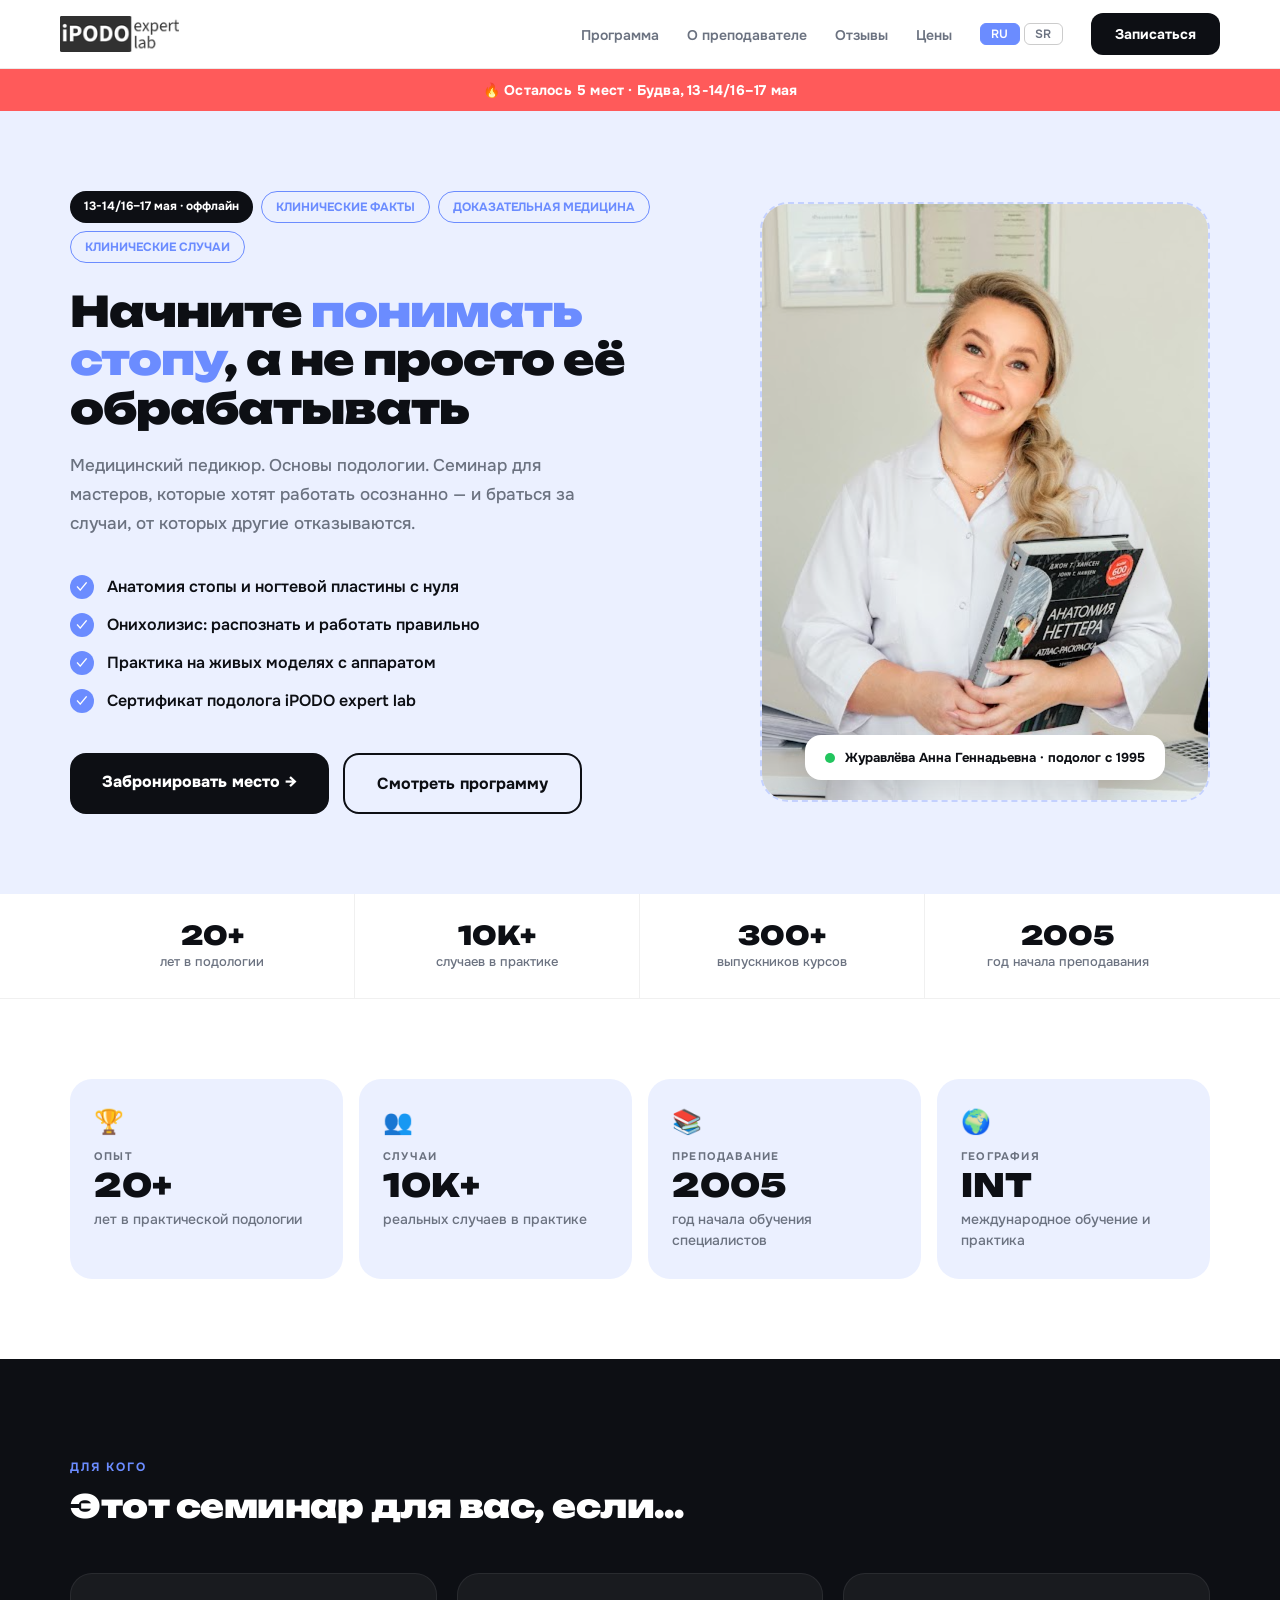
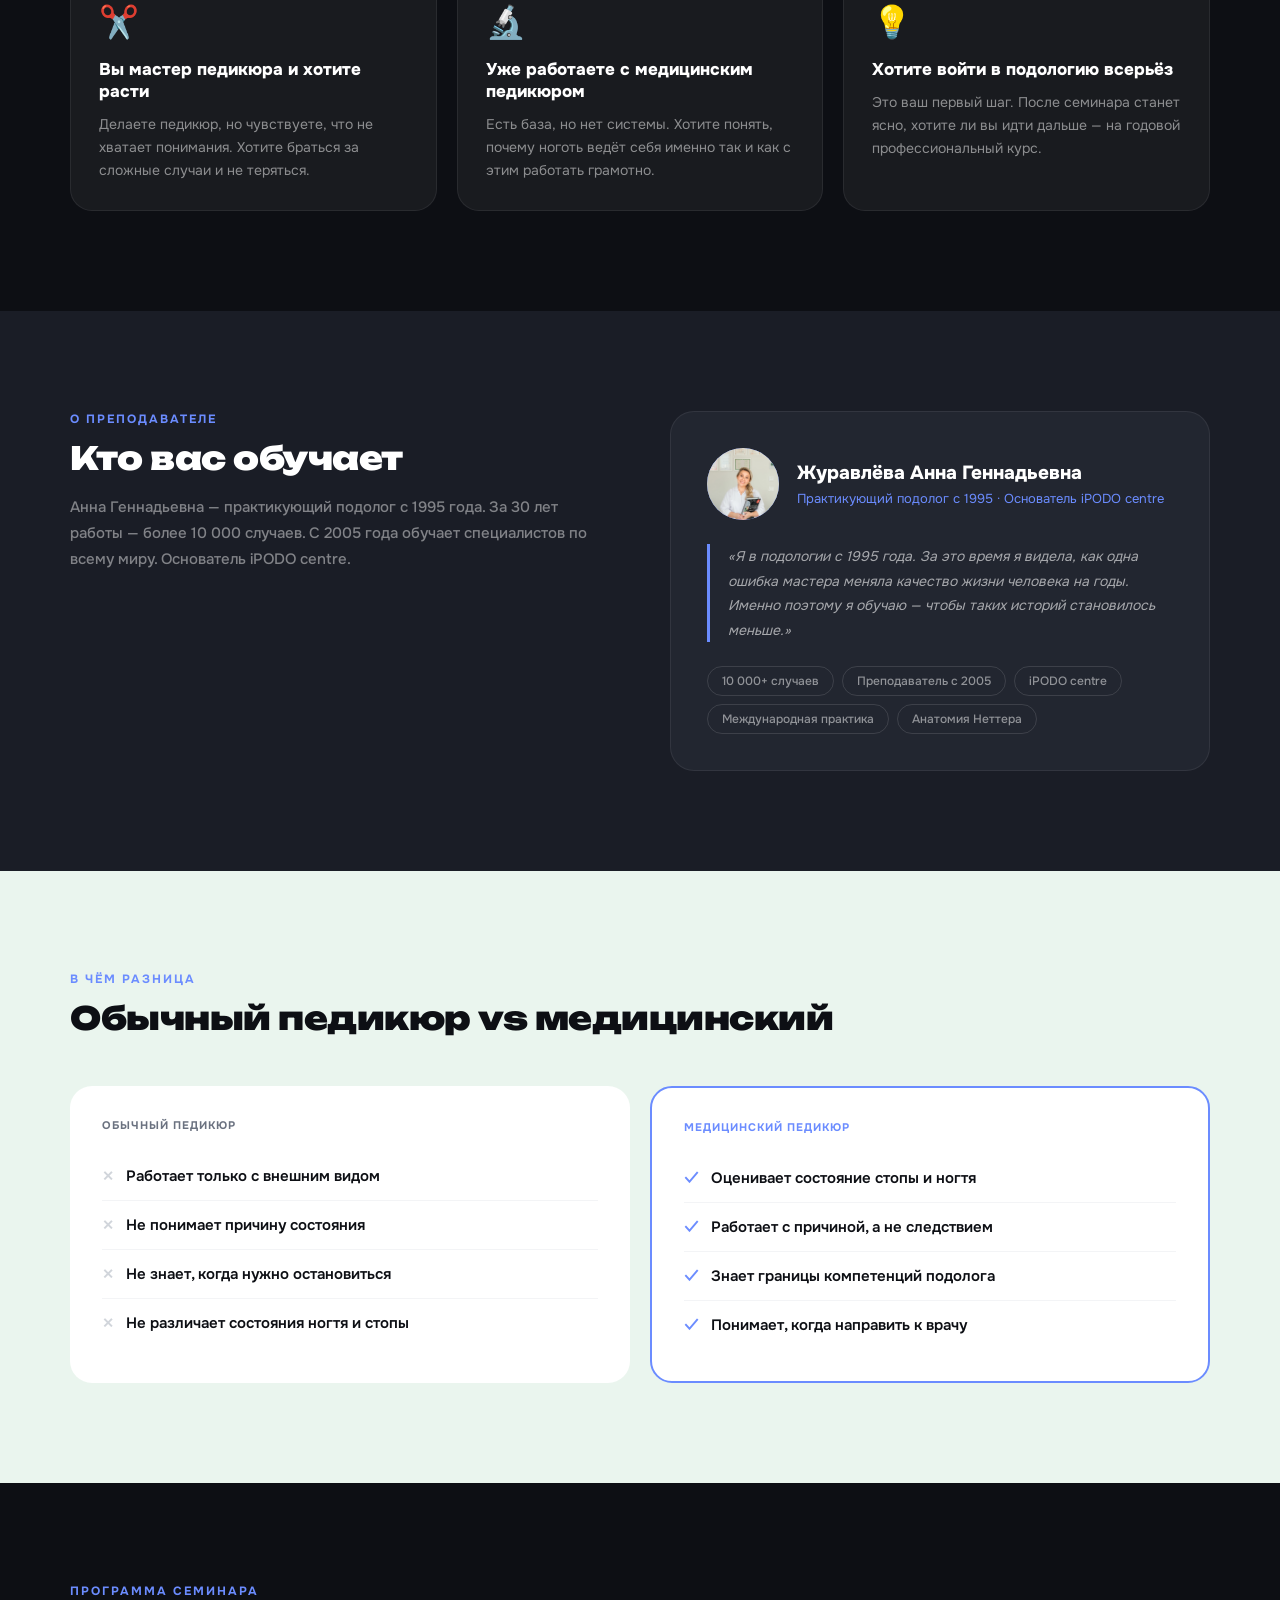
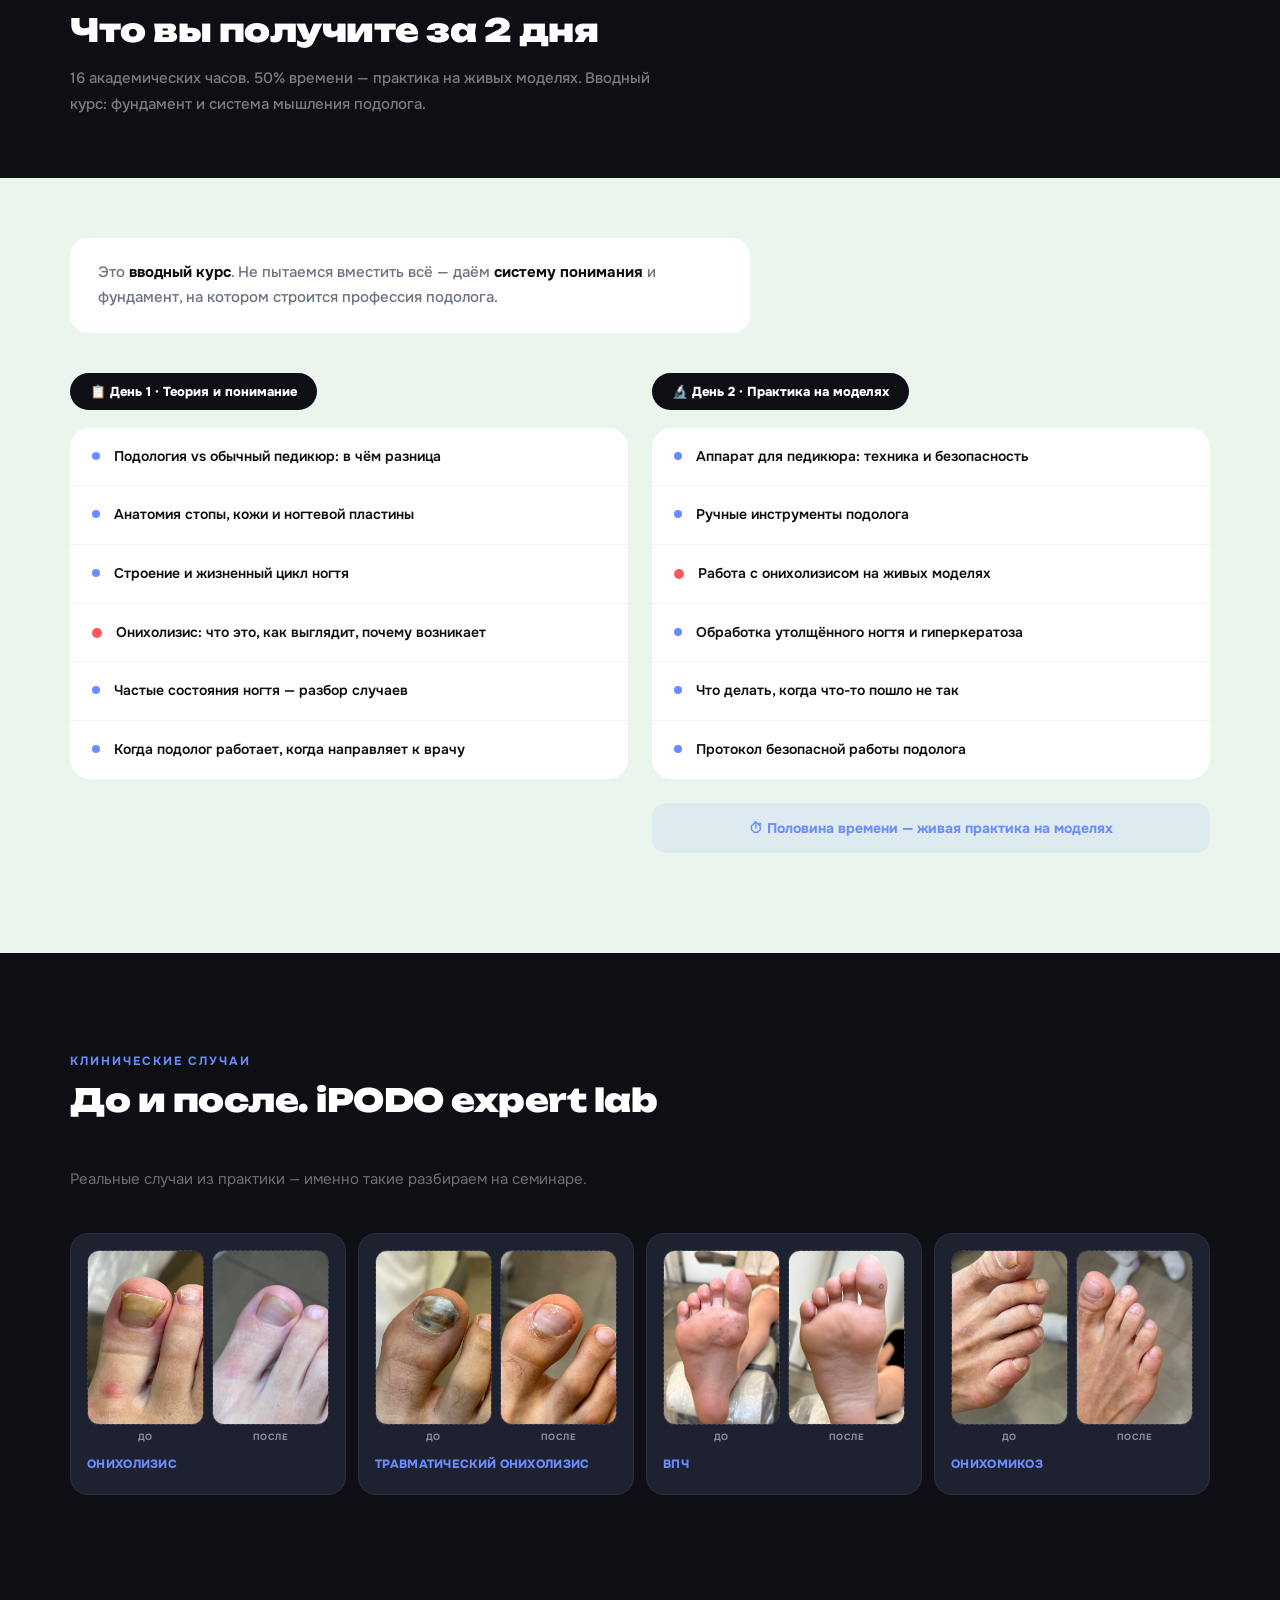
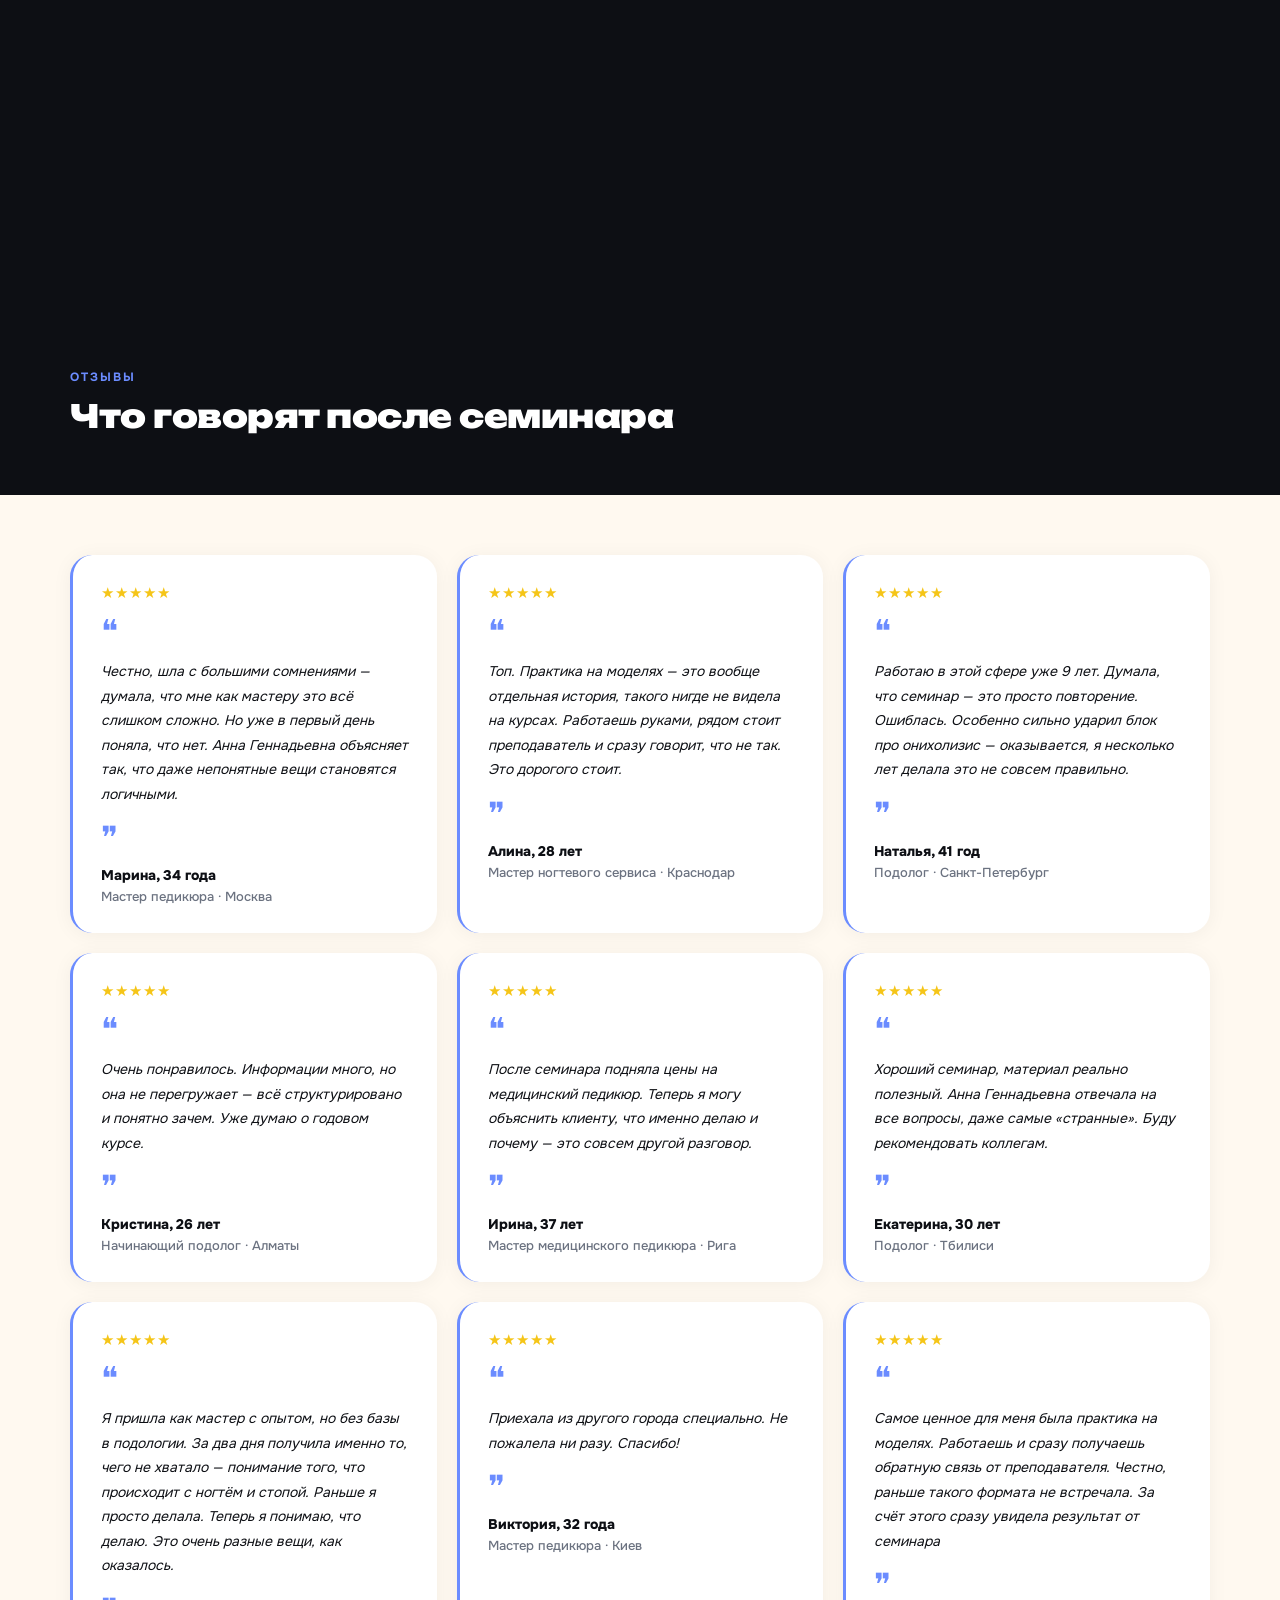
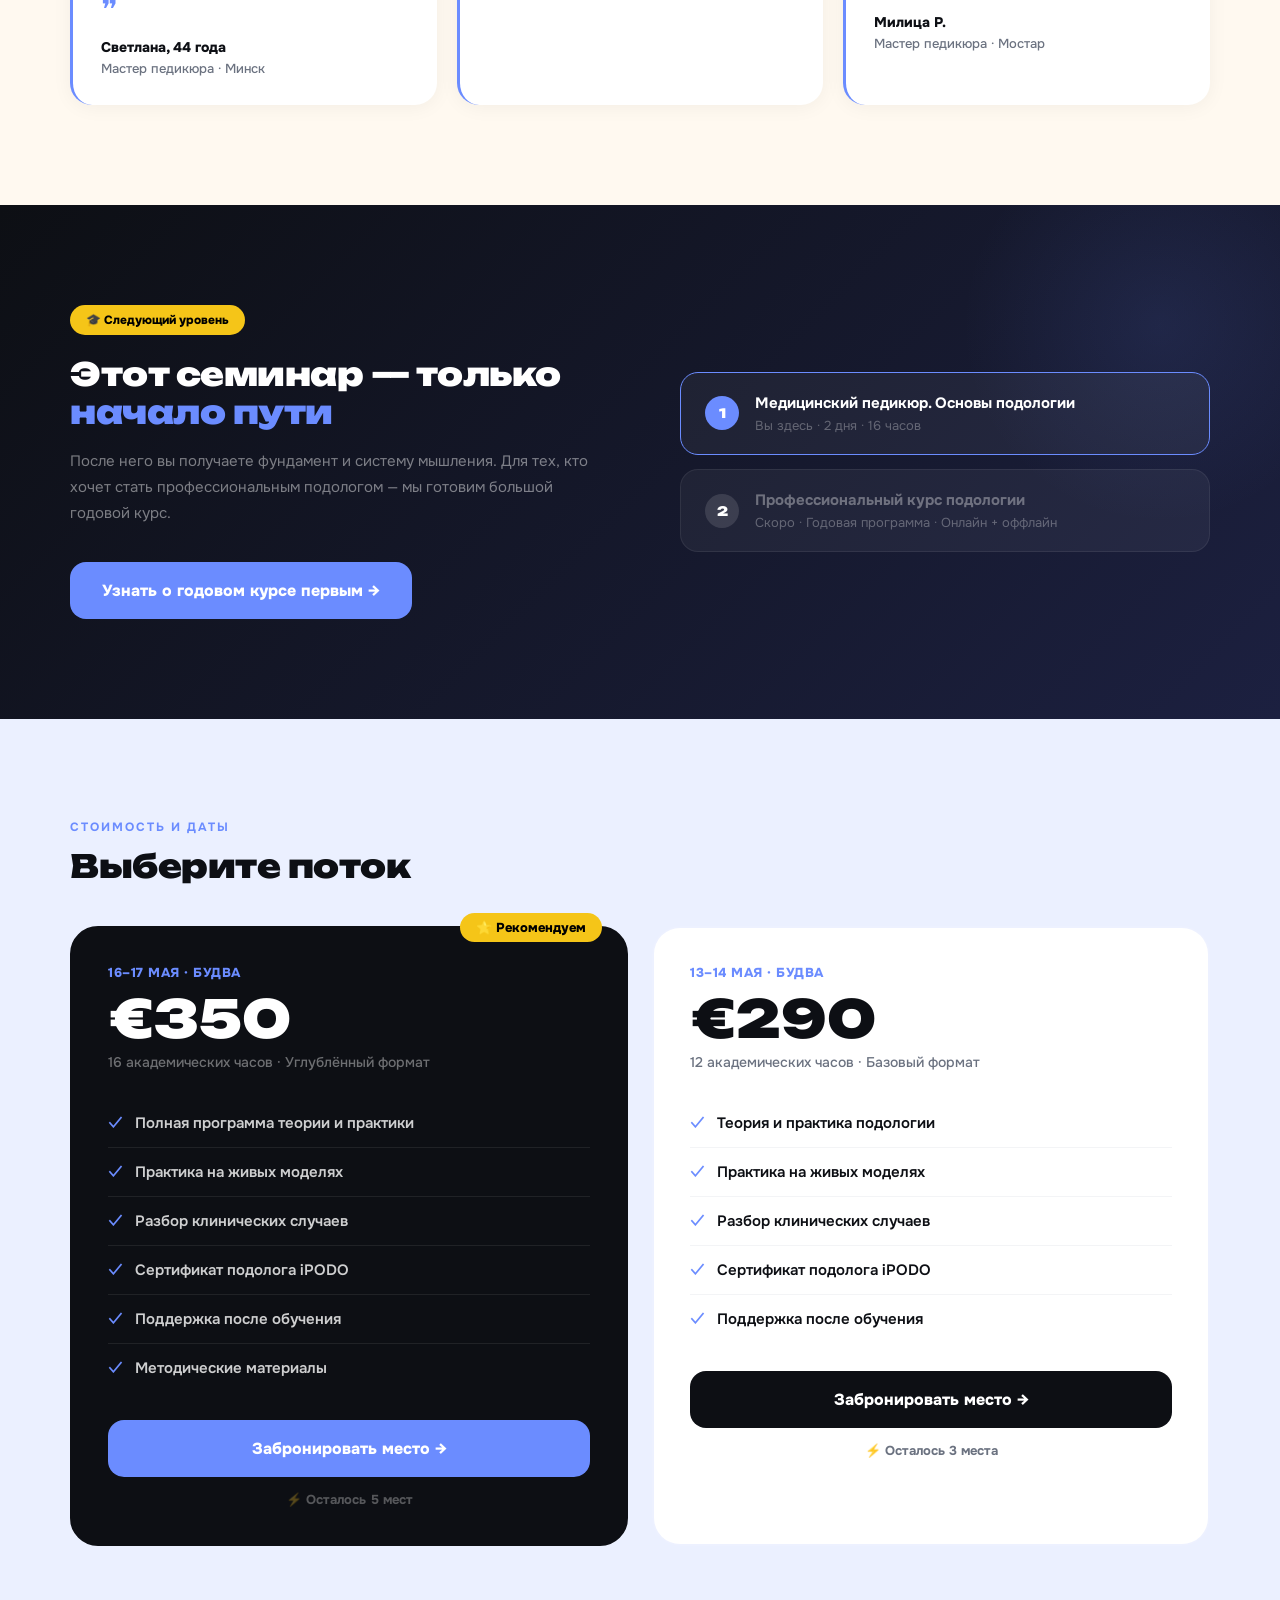
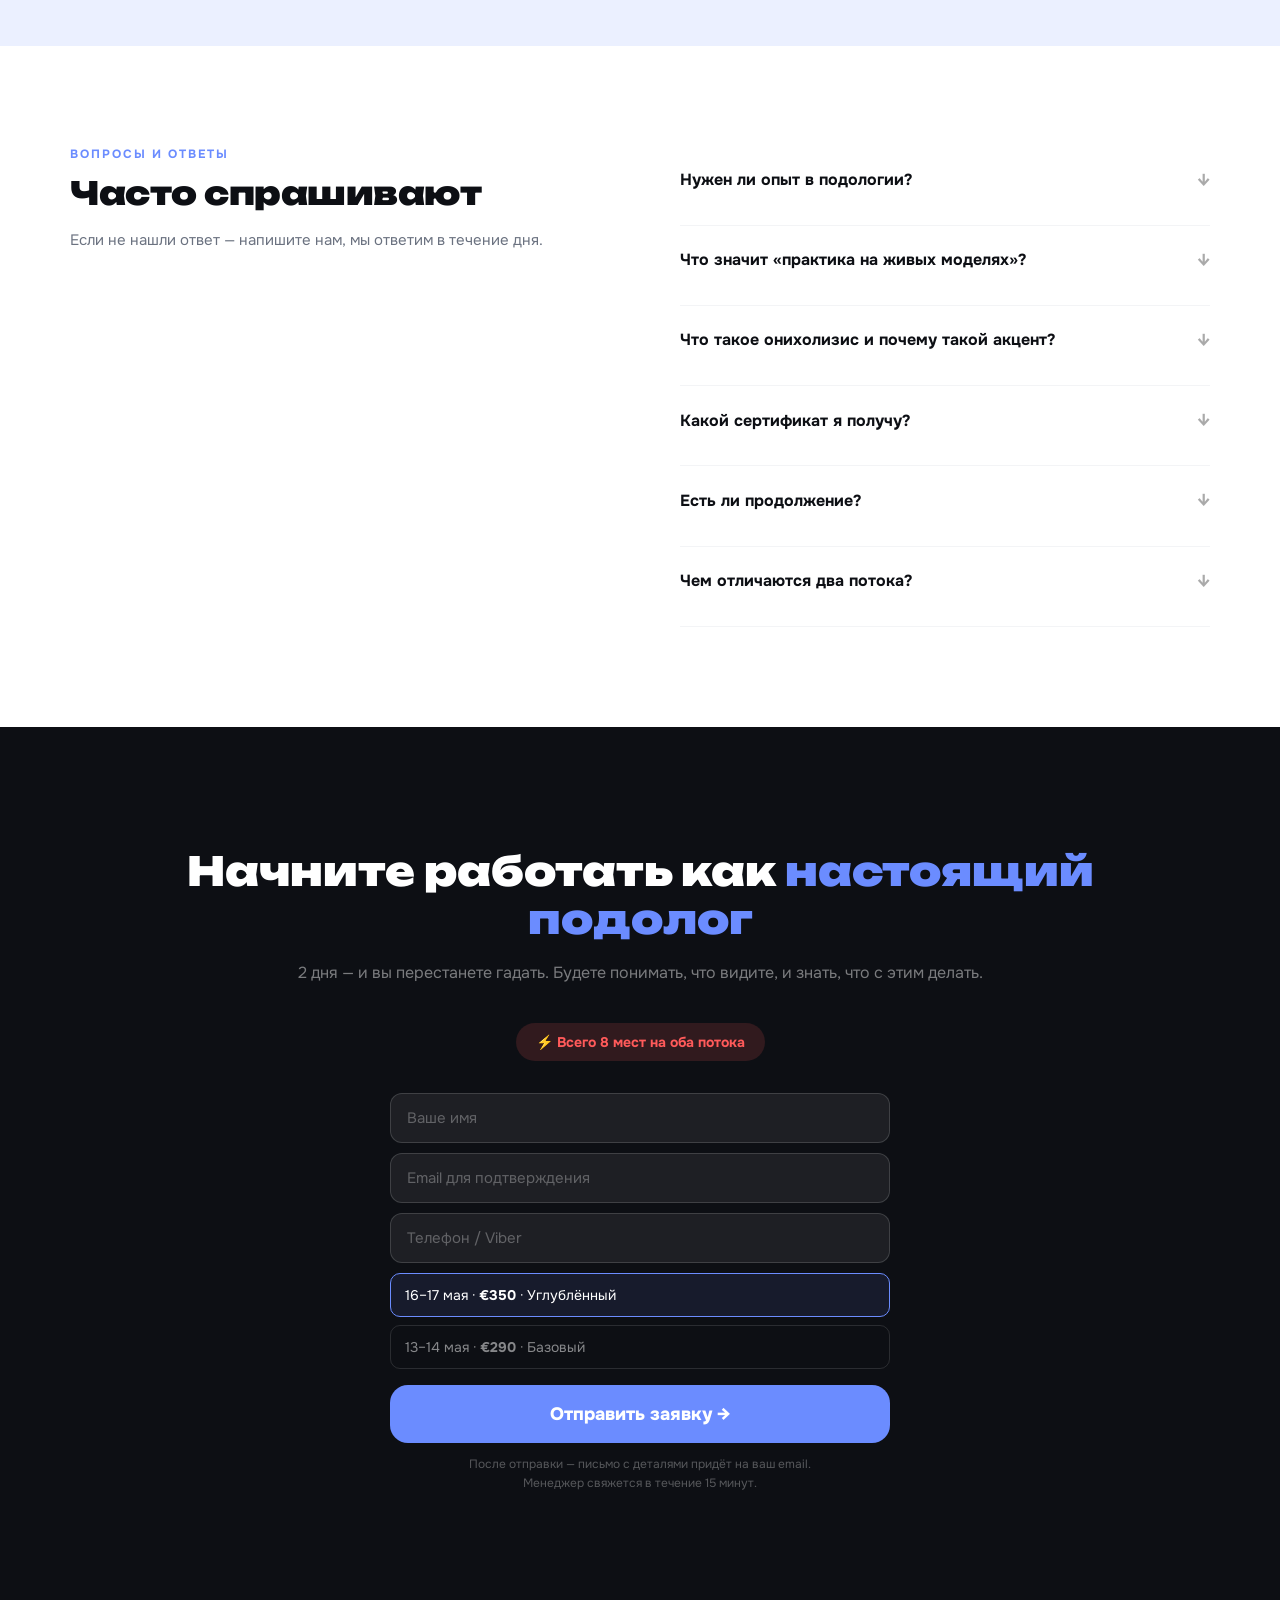
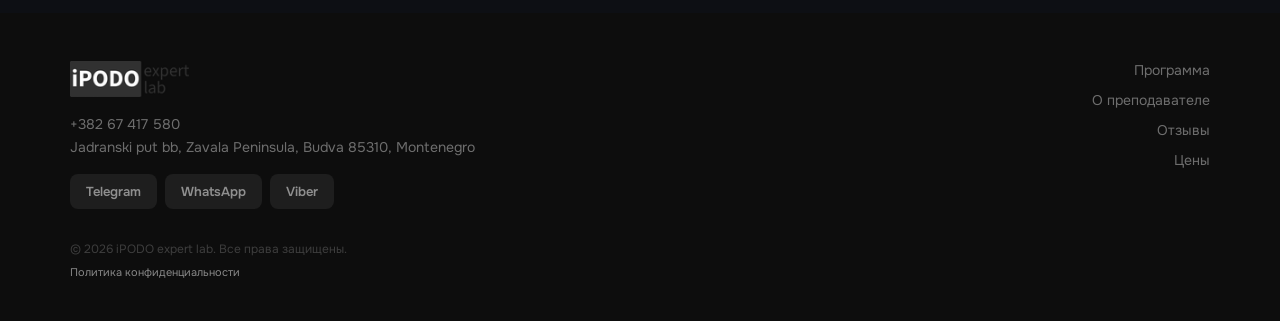
==== commit d0442fd9: "refactor review and mobile rendering photo" ====
--- a/index.html
+++ b/index.html
@@ -298,231 +298,265 @@
         <div class="case-card fade-up">
           <div class="before-after">
             <div class="ba-img">
-                <div class="ba-img-photo" onclick="openLightbox('image/oniholizis_before.jpg')"><img src="image/oniholizis_before.jpg" alt="До"></div>
-                <span>До</span>
-              </div>
+              <div class="ba-img-photo" onclick="openLightbox('image/oniholizis_before.jpg')"><img
+                  src="image/oniholizis_before.jpg" alt="До"></div>
+              <span>До</span>
+            </div>
             <div class="ba-img after">
-                <div class="ba-img-photo" onclick="openLightbox('image/oniholizis_after.jpg')"><img src="image/oniholizis_after.jpg" alt="После"></div>
-                <span>После</span>
-              </div>
+              <div class="ba-img-photo" onclick="openLightbox('image/oniholizis_after.jpg')"><img
+                  src="image/oniholizis_after.jpg" alt="После"></div>
+              <span>После</span>
+            </div>
           </div>
           <div class="case-name" id="case1_name">Онихолизис</div>
         </div>
         <div class="case-card fade-up" style="transition-delay:.06s">
           <div class="before-after">
             <div class="ba-img">
-                <div class="ba-img-photo" onclick="openLightbox('image/travmaoniholizis_before.jpg')"><img src="image/travmaoniholizis_before.jpg" alt="До"></div>
-                <span>До</span>
-              </div>
+              <div class="ba-img-photo" onclick="openLightbox('image/travmaoniholizis_before.jpg')"><img
+                  src="image/travmaoniholizis_before.jpg" alt="До"></div>
+              <span>До</span>
+            </div>
             <div class="ba-img after">
-                <div class="ba-img-photo" onclick="openLightbox('image/travmaoniholizis_after.jpg')"><img src="image/travmaoniholizis_after.jpg" alt="После"></div>
-                <span>После</span>
-              </div>
+              <div class="ba-img-photo" onclick="openLightbox('image/travmaoniholizis_after.jpg')"><img
+                  src="image/travmaoniholizis_after.jpg" alt="После"></div>
+              <span>После</span>
+            </div>
           </div>
           <div class="case-name" id="case2_name">Травматический онихолизис</div>
         </div>
         <div class="case-card fade-up" style="transition-delay:.12s">
           <div class="before-after">
             <div class="ba-img">
-                <div class="ba-img-photo" onclick="openLightbox('image/vpch_before.jpg')"><img src="image/vpch_before.jpg" alt="До"></div>
-                <span>До</span>
-              </div>
+              <div class="ba-img-photo" onclick="openLightbox('image/vpch_before.jpg')"><img src="image/vpch_before.jpg"
+                  alt="До"></div>
+              <span>До</span>
+            </div>
             <div class="ba-img after">
-                <div class="ba-img-photo" onclick="openLightbox('image/vpch_after.jpg')"><img src="image/vpch_after.jpg" alt="После"></div>
-                <span>После</span>
-              </div>
+              <div class="ba-img-photo" onclick="openLightbox('image/vpch_after.jpg')"><img src="image/vpch_after.jpg"
+                  alt="После"></div>
+              <span>После</span>
+            </div>
           </div>
           <div class="case-name" id="case3_name">ВПЧ</div>
         </div>
         <div class="case-card fade-up" style="transition-delay:.18s">
           <div class="before-after">
             <div class="ba-img">
-                <div class="ba-img-photo" onclick="openLightbox('image/onihomikoz_before.jpg')"><img src="image/onihomikoz_before.jpg" alt="До"></div>
-                <span>До</span>
-              </div>
+              <div class="ba-img-photo" onclick="openLightbox('image/onihomikoz_before.jpg')"><img
+                  src="image/onihomikoz_before.jpg" alt="До"></div>
+              <span>До</span>
+            </div>
             <div class="ba-img after">
-                <div class="ba-img-photo" onclick="openLightbox('image/onihomikoz_after.jpg')"><img src="image/onihomikoz_after.jpg" alt="После"></div>
-                <span>После</span>
-              </div>
+              <div class="ba-img-photo" onclick="openLightbox('image/onihomikoz_after.jpg')"><img
+                  src="image/onihomikoz_after.jpg" alt="После"></div>
+              <span>После</span>
+            </div>
           </div>
           <div class="case-name" id="case4_name">Онихомикоз</div>
         </div>
         <div class="case-card fade-up">
           <div class="before-after">
             <div class="ba-img">
-                <div class="ba-img-photo" onclick="openLightbox('image/onisomikoz_before.jpg')"><img src="image/onisomikoz_before.jpg" alt="До"></div>
-                <span>До</span>
-              </div>
+              <div class="ba-img-photo" onclick="openLightbox('image/onisomikoz_before.jpg')"><img
+                  src="image/onisomikoz_before.jpg" alt="До"></div>
+              <span>До</span>
+            </div>
             <div class="ba-img after">
-                <div class="ba-img-photo" onclick="openLightbox('image/onisomikoz_after.jpg')"><img src="image/onisomikoz_after.jpg" alt="После"></div>
-                <span>После</span>
-              </div>
+              <div class="ba-img-photo" onclick="openLightbox('image/onisomikoz_after.jpg')"><img
+                  src="image/onisomikoz_after.jpg" alt="После"></div>
+              <span>После</span>
+            </div>
           </div>
           <div class="case-name" id="case5_name">Онизомикоз</div>
         </div>
         <div class="case-card fade-up" style="transition-delay:.06s">
           <div class="before-after">
             <div class="ba-img">
-                <div class="ba-img-photo" onclick="openLightbox('image/onihokriptoz_before.jpg')"><img src="image/onihokriptoz_before.jpg" alt="До"></div>
-                <span>До</span>
-              </div>
+              <div class="ba-img-photo" onclick="openLightbox('image/onihokriptoz_before.jpg')"><img
+                  src="image/onihokriptoz_before.jpg" alt="До"></div>
+              <span>До</span>
+            </div>
             <div class="ba-img after">
-                <div class="ba-img-photo" onclick="openLightbox('image/onihokriptoz_after.jpg')"><img src="image/onihokriptoz_after.jpg" alt="После"></div>
-                <span>После</span>
-              </div>
+              <div class="ba-img-photo" onclick="openLightbox('image/onihokriptoz_after.jpg')"><img
+                  src="image/onihokriptoz_after.jpg" alt="После"></div>
+              <span>После</span>
+            </div>
           </div>
           <div class="case-name" id="case6_name">Онихокриптоз</div>
         </div>
         <div class="case-card fade-up" style="transition-delay:.12s">
           <div class="before-after">
             <div class="ba-img">
-                <div class="ba-img-photo" onclick="openLightbox('image/onihogrifoz_before.jpg')"><img src="image/onihogrifoz_before.jpg" alt="До"></div>
-                <span>До</span>
-              </div>
+              <div class="ba-img-photo" onclick="openLightbox('image/onihogrifoz_before.jpg')"><img
+                  src="image/onihogrifoz_before.jpg" alt="До"></div>
+              <span>До</span>
+            </div>
             <div class="ba-img after">
-                <div class="ba-img-photo" onclick="openLightbox('image/onihogrifoz_after.jpg')"><img src="image/onihogrifoz_after.jpg" alt=" После"></div>
-                <span>После</span>
-              </div>
+              <div class="ba-img-photo" onclick="openLightbox('image/onihogrifoz_after.jpg')"><img
+                  src="image/onihogrifoz_after.jpg" alt=" После"></div>
+              <span>После</span>
+            </div>
           </div>
           <div class="case-name" id="case7_name">Онихогрифоз(не окончательный результат)</div>
         </div>
         <div class="case-card fade-up" style="transition-delay:.18s">
           <div class="before-after">
             <div class="ba-img">
-                <div class="ba-img-photo" onclick="openLightbox('image/sinpalochka_before.jpg')"><img src="image/sinpalochka_before.jpg" alt="До"></div>
+              <div class="ba-img-photo" onclick="openLightbox('image/sinpalochka_before.jpg')"><img
+                  src="image/sinpalochka_before.jpg" alt="До"></div>
+              <span>До</span>
+            </div>
+            <div class="ba-img after">
+              <div class="ba-img-photo" onclick="openLightbox('image/travmaoniholizis_after.jpg')"><img
+                  src="image/travmaoniholizis_after.jpg" alt="После"></div>
+              <span>После</span>
+            </div>
+          </div>
+          <div class="case-name" id="case8_name">Синегнойная палочка</div>
+        </div>
+
+      </div>
+
+      <!-- MOBILE SLIDER (hidden on desktop) -->
+      <div class="cases-slider-wrap">
+        <div class="cases-slider" id="casesSlider">
+          <div class="case-card">
+            <div class="before-after">
+              <div class="ba-img">
+                <div class="ba-img-photo" onclick="openLightbox('image/oniholizis_before.jpg')"><img
+                    src="image/oniholizis_before.jpg" alt="До"></div>
                 <span>До</span>
               </div>
-            <div class="ba-img after">
-                <div class="ba-img-photo" onclick="openLightbox('image/travmaoniholizis_after.jpg')"><img src="image/travmaoniholizis_after.jpg" alt="После"></div>
+              <div class="ba-img after">
+                <div class="ba-img-photo" onclick="openLightbox('image/oniholizis_after.jpg')"><img
+                    src="image/oniholizis_after.jpg" alt="После"></div>
                 <span>После</span>
               </div>
-          </div>
-          <div class="case-name" id="case8_name">Синегнойная палочка</div>
-        </div>
-
-        <!-- MOBILE SLIDER (hidden on desktop) -->
-        <div class="cases-slider-wrap">
-          <div class="cases-slider" id="casesSlider">
-            <div class="case-card">
-              <div class="before-after">
-                <div class="ba-img">
-                  <div class="ba-img-photo" onclick="openLightbox('image/oniholizis_before.jpg')"><img src="image/oniholizis_before.jpg" alt="До"></div>
-                  <span>До</span>
-                </div>
-                <div class="ba-img after">
-                  <div class="ba-img-photo" onclick="openLightbox('image/oniholizis_after.jpg')"><img src="image/oniholizis_after.jpg" alt="После"></div>
-                  <span>После</span>
-                </div>
-              </div>
-              <div class="case-name" id="s_case1_name">Онихолизис</div>
-              <div class="case-desc" id="s_case1_desc">Пациентка 34 л. Отслоение после травмы. 2 сеанса.</div>
-            </div>
-            <div class="case-card">
-              <div class="before-after">
-                <div class="ba-img">
-                  <div class="ba-img-photo" onclick="openLightbox('image/travmaoniholizis_before.jpg')"><img src="image/travmaoniholizis_before.jpg" alt="До"></div>
-                  <span>До</span>
-                </div>
-                <div class="ba-img after">
-                  <div class="ba-img-photo" onclick="openLightbox('image/travmaoniholizis_after.jpg')"><img src="image/travmaoniholizis_after.jpg" alt="После"></div>
-                  <span>После</span>
-                </div>
-              </div>
-              <div class="case-name" id="s_case2_name">Травматический онихолизис</div>
-              <div class="case-desc" id="s_case2_desc">Пациентка 28 л. Повреждение от травмы.</div>
-            </div>
-            <div class="case-card">
-              <div class="before-after">
-                <div class="ba-img">
-                  <div class="ba-img-photo" onclick="openLightbox('image/vpch_before.jpg')"><img src="image/vpch_before.jpg" alt="До"></div>
-                  <span>До</span>
-                </div>
-                <div class="ba-img after">
-                  <div class="ba-img-photo" onclick="openLightbox('image/vpch_after.jpg')"><img src="image/vpch_after.jpg" alt="После"></div>
-                  <span>После</span>
-                </div>
-              </div>
-              <div class="case-name" id="s_case3_name">ВПЧ</div>
-              <div class="case-desc" id="s_case3_desc">Пациентка 39 л. Вирус папилломы человека.</div>
-            </div>
-            <div class="case-card">
-              <div class="before-after">
-                <div class="ba-img">
-                  <div class="ba-img-photo" onclick="openLightbox('image/onihomikoz_before.jpg')"><img src="image/onihomikoz_before.jpg" alt="До"></div>
-                  <span>До</span>
-                </div>
-                <div class="ba-img after">
-                  <div class="ba-img-photo" onclick="openLightbox('image/onihomikoz_after.jpg')"><img src="image/onihomikoz_after.jpg" alt="После"></div>
-                  <span>После</span>
-                </div>
-              </div>
-              <div class="case-name" id="s_case4_name">Онихомикоз</div>
-              <div class="case-desc" id="s_case4_desc">Пациентка 58 л. Длительное неправильное лечение.</div>
-            </div>
-            <div class="case-card">
-              <div class="before-after">
-                <div class="ba-img">
-                  <div class="ba-img-photo" onclick="openLightbox('image/onisomikoz_before.jpg')"><img src="image/onisomikoz_before.jpg" alt="До"></div>
-                  <span>До</span>
-                </div>
-                <div class="ba-img after">
-                  <div class="ba-img-photo" onclick="openLightbox('image/onisomikoz_after.jpg')"><img src="image/onisomikoz_after.jpg" alt="После"></div>
-                  <span>После</span>
-                </div>
-              </div>
-              <div class="case-name" id="s_case5_name">Онизомикоз</div>
-              <div class="case-desc" id="s_case5_desc">Пациент 52 л. Травматическая деформация.</div>
-            </div>
-            <div class="case-card">
-              <div class="before-after">
-                <div class="ba-img">
-                  <div class="ba-img-photo" onclick="openLightbox('image/onihogritoz_before.jpg')"><img src="image/onihogritoz_before.jpg" alt="До"></div>
-                  <span>До</span>
-                </div>
-                <div class="ba-img after">
-                  <div class="ba-img-photo" onclick="openLightbox('image/onihokriptoz_after.jpg')"><img src="image/onihokriptoz_after.jpg" alt="После"></div>
-                  <span>После</span>
-                </div>
-              </div>
-              <div class="case-name" id="s_case6_name">Онихокриптоз</div>
-              <div class="case-desc" id="s_case6_desc">Пациент 61 л. Многолетнее утолщение. 1 сеанс.</div>
-            </div>
-            <div class="case-card">
-              <div class="before-after">
-                <div class="ba-img">
-                  <div class="ba-img-photo" onclick="openLightbox('image/onihogritoz_before.jpg')"><img src="image/onihogritoz_before.jpg" alt="До"></div>
-                  <span>До</span>
-                </div>
-                <div class="ba-img after">
-                  <div class="ba-img-photo" onclick="openLightbox('image/onihogritoz_after.jpg')"><img src="image/onihogritoz_after.jpg" alt="После"></div>
-                  <span>После</span>
-                </div>
-              </div>
-              <div class="case-name" id="s_case7_name">Онихогрифоз</div>
-              <div class="case-desc" id="s_case7_desc">Пациент 33 л. Не окончательный результат.</div>
-            </div>
-            <div class="case-card">
-              <div class="before-after">
-                <div class="ba-img">
-                  <div class="ba-img-photo" onclick="openLightbox('image/sinpalochka_before.jpg')"><img src="image/sinpalochka_before.jpg" alt="До"></div>
-                  <span>До</span>
-                </div>
-                <div class="ba-img after">
-                  <div class="ba-img-photo" onclick="openLightbox('image/travmaoniholizis_after.jpg')"><img src="image/travmaoniholizis_after.jpg" alt="После"></div>
-                  <span>После</span>
-                </div>
-              </div>
-              <div class="case-name" id="s_case8_name">Синегнойная палочка</div>
-              <div class="case-desc" id="s_case8_desc">Пациентка 61 л. Безопасный протокол работы.</div>
-            </div>
-          </div>
-          <div class="slider-controls">
-            <button class="slider-btn" id="sliderPrev" onclick="slideCases(-1)">←</button>
-            <div class="slider-dots" id="sliderDots"></div>
-            <button class="slider-btn" id="sliderNext" onclick="slideCases(1)">→</button>
-          </div>
-        </div>
-      </div>
+            </div>
+            <div class="case-name" id="s_case1_name">Онихолизис</div>
+
+          </div>
+          <div class="case-card">
+            <div class="before-after">
+              <div class="ba-img">
+                <div class="ba-img-photo" onclick="openLightbox('image/travmaoniholizis_before.jpg')"><img
+                    src="image/travmaoniholizis_before.jpg" alt="До"></div>
+                <span>До</span>
+              </div>
+              <div class="ba-img after">
+                <div class="ba-img-photo" onclick="openLightbox('image/travmaoniholizis_after.jpg')"><img
+                    src="image/travmaoniholizis_after.jpg" alt="После"></div>
+                <span>После</span>
+              </div>
+            </div>
+            <div class="case-name" id="s_case2_name">Травматический онихолизис</div>
+
+          </div>
+          <div class="case-card">
+            <div class="before-after">
+              <div class="ba-img">
+                <div class="ba-img-photo" onclick="openLightbox('image/vpch_before.jpg')"><img
+                    src="image/vpch_before.jpg" alt="До"></div>
+                <span>До</span>
+              </div>
+              <div class="ba-img after">
+                <div class="ba-img-photo" onclick="openLightbox('image/vpch_after.jpg')"><img src="image/vpch_after.jpg"
+                    alt="После"></div>
+                <span>После</span>
+              </div>
+            </div>
+            <div class="case-name" id="s_case3_name">ВПЧ</div>
+
+          </div>
+          <div class="case-card">
+            <div class="before-after">
+              <div class="ba-img">
+                <div class="ba-img-photo" onclick="openLightbox('image/onihomikoz_before.jpg')"><img
+                    src="image/onihomikoz_before.jpg" alt="До"></div>
+                <span>До</span>
+              </div>
+              <div class="ba-img after">
+                <div class="ba-img-photo" onclick="openLightbox('image/onihomikoz_after.jpg')"><img
+                    src="image/onihomikoz_after.jpg" alt="После"></div>
+                <span>После</span>
+              </div>
+            </div>
+            <div class="case-name" id="s_case4_name">Онихомикоз</div>
+
+          </div>
+          <div class="case-card">
+            <div class="before-after">
+              <div class="ba-img">
+                <div class="ba-img-photo" onclick="openLightbox('image/onisomikoz_before.jpg')"><img
+                    src="image/onisomikoz_before.jpg" alt="До"></div>
+                <span>До</span>
+              </div>
+              <div class="ba-img after">
+                <div class="ba-img-photo" onclick="openLightbox('image/onisomikoz_after.jpg')"><img
+                    src="image/onisomikoz_after.jpg" alt="После"></div>
+                <span>После</span>
+              </div>
+            </div>
+            <div class="case-name" id="s_case5_name">Онизомикоз</div>
+
+          </div>
+          <div class="case-card">
+            <div class="before-after">
+              <div class="ba-img">
+                <div class="ba-img-photo" onclick="openLightbox('image/onihogritoz_before.jpg')"><img
+                    src="image/onihokriptoz_before.jpg" alt="До"></div>
+                <span>До</span>
+              </div>
+              <div class="ba-img after">
+                <div class="ba-img-photo" onclick="openLightbox('image/onihokriptoz_after.jpg')"><img
+                    src="image/onihokriptoz_after.jpg" alt="После"></div>
+                <span>После</span>
+              </div>
+            </div>
+            <div class="case-name" id="s_case6_name">Онихокриптоз</div>
+
+          </div>
+          <div class="case-card">
+            <div class="before-after">
+              <div class="ba-img">
+                <div class="ba-img-photo" onclick="openLightbox('image/onihogritoz_before.jpg')"><img
+                    src="image/onihogrifoz_before.jpg" alt="До"></div>
+                <span>До</span>
+              </div>
+              <div class="ba-img after">
+                <div class="ba-img-photo" onclick="openLightbox('image/onihogritoz_after.jpg')"><img
+                    src="image/onihogrifoz_after.jpg" alt="После"></div>
+                <span>После</span>
+              </div>
+            </div>
+            <div class="case-name" id="s_case7_name">Онихогрифоз</div>
+
+          </div>
+          <div class="case-card">
+            <div class="before-after">
+              <div class="ba-img">
+                <div class="ba-img-photo" onclick="openLightbox('image/sinpalochka_before.jpg')"><img
+                    src="image/sinpalochka_before.jpg" alt="До"></div>
+                <span>До</span>
+              </div>
+              <div class="ba-img after">
+                <div class="ba-img-photo" onclick="openLightbox('image/travmaoniholizis_after.jpg')"><img
+                    src="image/travmaoniholizis_after.jpg" alt="После"></div>
+                <span>После</span>
+              </div>
+            </div>
+            <div class="case-name" id="s_case8_name">Синегнойная палочка</div>
+
+          </div>
+        </div>
+        <div class="slider-controls">
+          <button class="slider-btn" id="sliderPrev" onclick="slideCases(-1)">←</button>
+          <div class="slider-dots" id="sliderDots"></div>
+          <button class="slider-btn" id="sliderNext" onclick="slideCases(1)">→</button>
+        </div>
+      </div>
+    </div>
   </section>
 
   <!-- REVIEWS -->
@@ -544,8 +578,8 @@
               сложно. Но уже в первый день поняла, что нет. Анна Геннадьевна объясняет так, что даже непонятные вещи
               становятся логичными.</div>
             <div class="review-quotes">❞</div>
-            <div class="review-author" id="rev1_author">Марина, 34 года</div>
-            <div class="review-role" id="rev1_role">Мастер педикюра · Москва</div>
+            <div class="review-author" id="rev1_author">Елена З.</div>
+            <div class="review-role" id="rev1_role">Мастер педикюра · Белград</div>
           </div>
           <div class="review-card fade-up" style="transition-delay:.1s">
             <div class="review-stars">★★★★★</div>
@@ -554,8 +588,8 @@
               нигде не видела на
               курсах. Работаешь руками, рядом стоит преподаватель и сразу говорит, что не так. Это дорогого стоит.</div>
             <div class="review-quotes">❞</div>
-            <div class="review-author" id="rev2_author">Алина, 28 лет</div>
-            <div class="review-role" id="rev2_role">Мастер ногтевого сервиса · Краснодар</div>
+            <div class="review-author" id="rev2_author">Милица Ив.</div>
+            <div class="review-role" id="rev2_role">Мастер педикюра · Нови Сад</div>
           </div>
           <div class="review-card fade-up" style="transition-delay:.2s">
             <div class="review-stars">★★★★★</div>
@@ -565,8 +599,8 @@
               Ошиблась. Особенно сильно ударил блок про онихолизис — оказывается, я несколько лет делала это не совсем
               правильно.</div>
             <div class="review-quotes">❞</div>
-            <div class="review-author" id="rev3_author">Наталья, 41 год</div>
-            <div class="review-role" id="rev3_role">Подолог · Санкт-Петербург</div>
+            <div class="review-author" id="rev3_author">Ивана Л. </div>
+            <div class="review-role" id="rev3_role">Мастер педикюра и маникюра · Загреб</div>
           </div>
           <div class="review-card fade-up">
             <div class="review-stars">★★★★★</div>
@@ -575,8 +609,8 @@
               структурировано и
               понятно зачем. Уже думаю о годовом курсе.</div>
             <div class="review-quotes">❞</div>
-            <div class="review-author" id="rev4_author">Кристина, 26 лет</div>
-            <div class="review-role" id="rev4_role">Начинающий подолог · Алматы</div>
+            <div class="review-author" id="rev4_author">Никола Г.</div>
+            <div class="review-role" id="rev4_role">Подолог · Белград</div>
           </div>
           <div class="review-card fade-up" style="transition-delay:.1s">
             <div class="review-stars">★★★★★</div>
@@ -585,8 +619,8 @@
               объяснить
               клиенту, что именно делаю и почему — это совсем другой разговор.</div>
             <div class="review-quotes">❞</div>
-            <div class="review-author" id="rev5_author">Ирина, 37 лет</div>
-            <div class="review-role" id="rev5_role">Мастер медицинского педикюра · Рига</div>
+            <div class="review-author" id="rev5_author">Тамара Т.</div>
+            <div class="review-role" id="rev5_role">Мастер ногтевого сервиса · Сплит</div>
           </div>
           <div class="review-card fade-up" style="transition-delay:.2s">
             <div class="review-stars">★★★★★</div>
@@ -595,8 +629,8 @@
               отвечала на все
               вопросы, даже самые «странные». Буду рекомендовать коллегам.</div>
             <div class="review-quotes">❞</div>
-            <div class="review-author" id="rev6_author">Екатерина, 30 лет</div>
-            <div class="review-role" id="rev6_role">Подолог · Тбилиси</div>
+            <div class="review-author" id="rev6_author">Мария </div>
+            <div class="review-role" id="rev6_role">Подолог · Подгорица</div>
           </div>
           <div class="review-card fade-up" style="transition-delay:.2s">
             <div class="review-stars">★★★★★</div>
@@ -606,8 +640,8 @@
               то, чего не хватало — понимание того, что происходит с ногтём и стопой. Раньше я просто делала. Теперь я
               понимаю, что делаю. Это очень разные вещи, как оказалось.</div>
             <div class="review-quotes">❞</div>
-            <div class="review-author" id="rev7_author">Светлана, 44 года</div>
-            <div class="review-role" id="rev7_role">Мастер педикюра · Минск</div>
+            <div class="review-author" id="rev7_author">Ана П.</div>
+            <div class="review-role" id="rev7_role">Мастер маникюра · Сараево</div>
           </div>
           <div class="review-card fade-up" style="transition-delay:.2s">
             <div class="review-stars">★★★★★</div>
@@ -615,8 +649,19 @@
             <div class="review-text" id="rev8_text">Приехала из другого города специально. Не пожалела ни разу. Спасибо!
             </div>
             <div class="review-quotes">❞</div>
-            <div class="review-author" id="rev8_author">Виктория, 32 года</div>
-            <div class="review-role" id="rev8_role">Мастер педикюра · Киев</div>
+            <div class="review-author" id="rev8_author">Николина Р.</div>
+            <div class="review-role" id="rev8_role">Мастер маникюра и педикюра · Дубровник</div>
+          </div>
+          <div class="review-card fade-up" style="transition-delay:.2s">
+            <div class="review-stars">★★★★★</div>
+            <div class="review-quotes">❝</div>
+            <div class="review-text" id="rev8_text">Самое ценное для меня была практика на моделях. Работаешь и сразу
+              получаешь обратную связь от преподавателя. Честно, раньше такого формата не встречала. За счёт этого сразу
+              увидела результат от семинара
+            </div>
+            <div class="review-quotes">❞</div>
+            <div class="review-author" id="rev8_author">Милица Р. </div>
+            <div class="review-role" id="rev8_role">Мастер педикюра · Мостар</div>
           </div>
         </div>
       </div>
@@ -853,27 +898,28 @@
 
   <!-- LIGHTBOX -->
   <div class="lightbox-overlay" id="lightbox" onclick="closeLightbox(event)">
-    <span class="lightbox-close" onclick="document.getElementById('lightbox').classList.remove('active');document.body.style.overflow=''">✕</span>
+    <span class="lightbox-close"
+      onclick="document.getElementById('lightbox').classList.remove('active');document.body.style.overflow=''">✕</span>
     <img class="lightbox-img" id="lightboxImg" src="" alt="">
   </div>
   <script>
-  function openLightbox(src) {
-    document.getElementById('lightboxImg').src = src;
-    document.getElementById('lightbox').classList.add('active');
-    document.body.style.overflow = 'hidden';
-  }
-  function closeLightbox(e) {
-    if (e.target === document.getElementById('lightbox')) {
-      document.getElementById('lightbox').classList.remove('active');
-      document.body.style.overflow = '';
+    function openLightbox(src) {
+      document.getElementById('lightboxImg').src = src;
+      document.getElementById('lightbox').classList.add('active');
+      document.body.style.overflow = 'hidden';
     }
-  }
-  document.addEventListener('keydown', function(e) {
-    if (e.key === 'Escape') {
-      document.getElementById('lightbox').classList.remove('active');
-      document.body.style.overflow = '';
+    function closeLightbox(e) {
+      if (e.target === document.getElementById('lightbox')) {
+        document.getElementById('lightbox').classList.remove('active');
+        document.body.style.overflow = '';
+      }
     }
-  });
+    document.addEventListener('keydown', function (e) {
+      if (e.key === 'Escape') {
+        document.getElementById('lightbox').classList.remove('active');
+        document.body.style.overflow = '';
+      }
+    });
   </script>
 </body>
 
--- a/style.css
+++ b/style.css
@@ -2294,3 +2294,48 @@
     display: block !important;
   }
 }
+
+/* LIGHTBOX */
+.lightbox-overlay {
+  display: none;
+  position: fixed;
+  inset: 0;
+  background: rgba(0,0,0,0.92);
+  z-index: 9999;
+  align-items: center;
+  justify-content: center;
+  padding: 20px;
+}
+
+.lightbox-overlay.active {
+  display: flex;
+}
+
+.lightbox-img {
+  max-width: 90vw;
+  max-height: 90vh;
+  border-radius: 16px;
+  object-fit: contain;
+  box-shadow: 0 20px 80px rgba(0,0,0,0.8);
+}
+
+.lightbox-close {
+  position: absolute;
+  top: 20px;
+  right: 24px;
+  color: #fff;
+  font-size: 36px;
+  cursor: pointer;
+  line-height: 1;
+  opacity: 0.7;
+  transition: opacity 0.2s;
+  z-index: 10000;
+}
+
+.lightbox-close:hover {
+  opacity: 1;
+}
+
+.ba-img-photo {
+  cursor: pointer;
+}
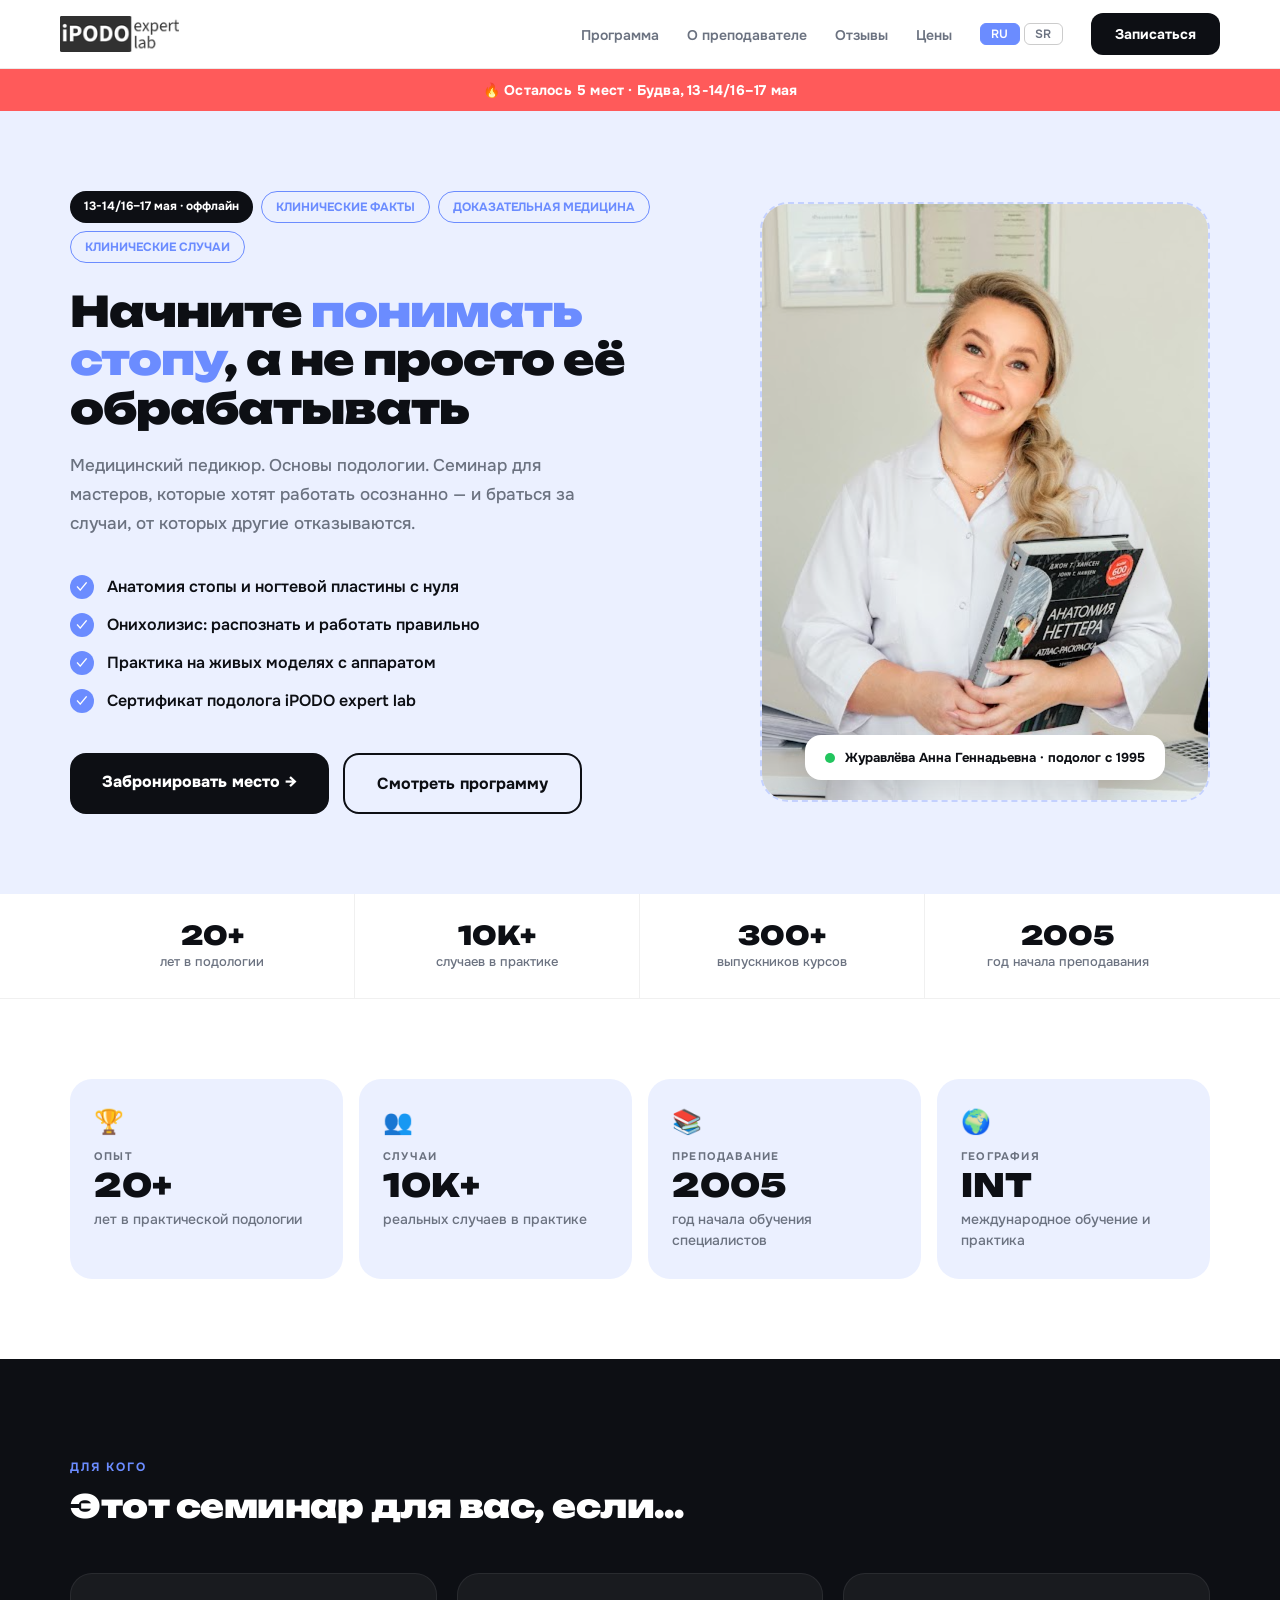
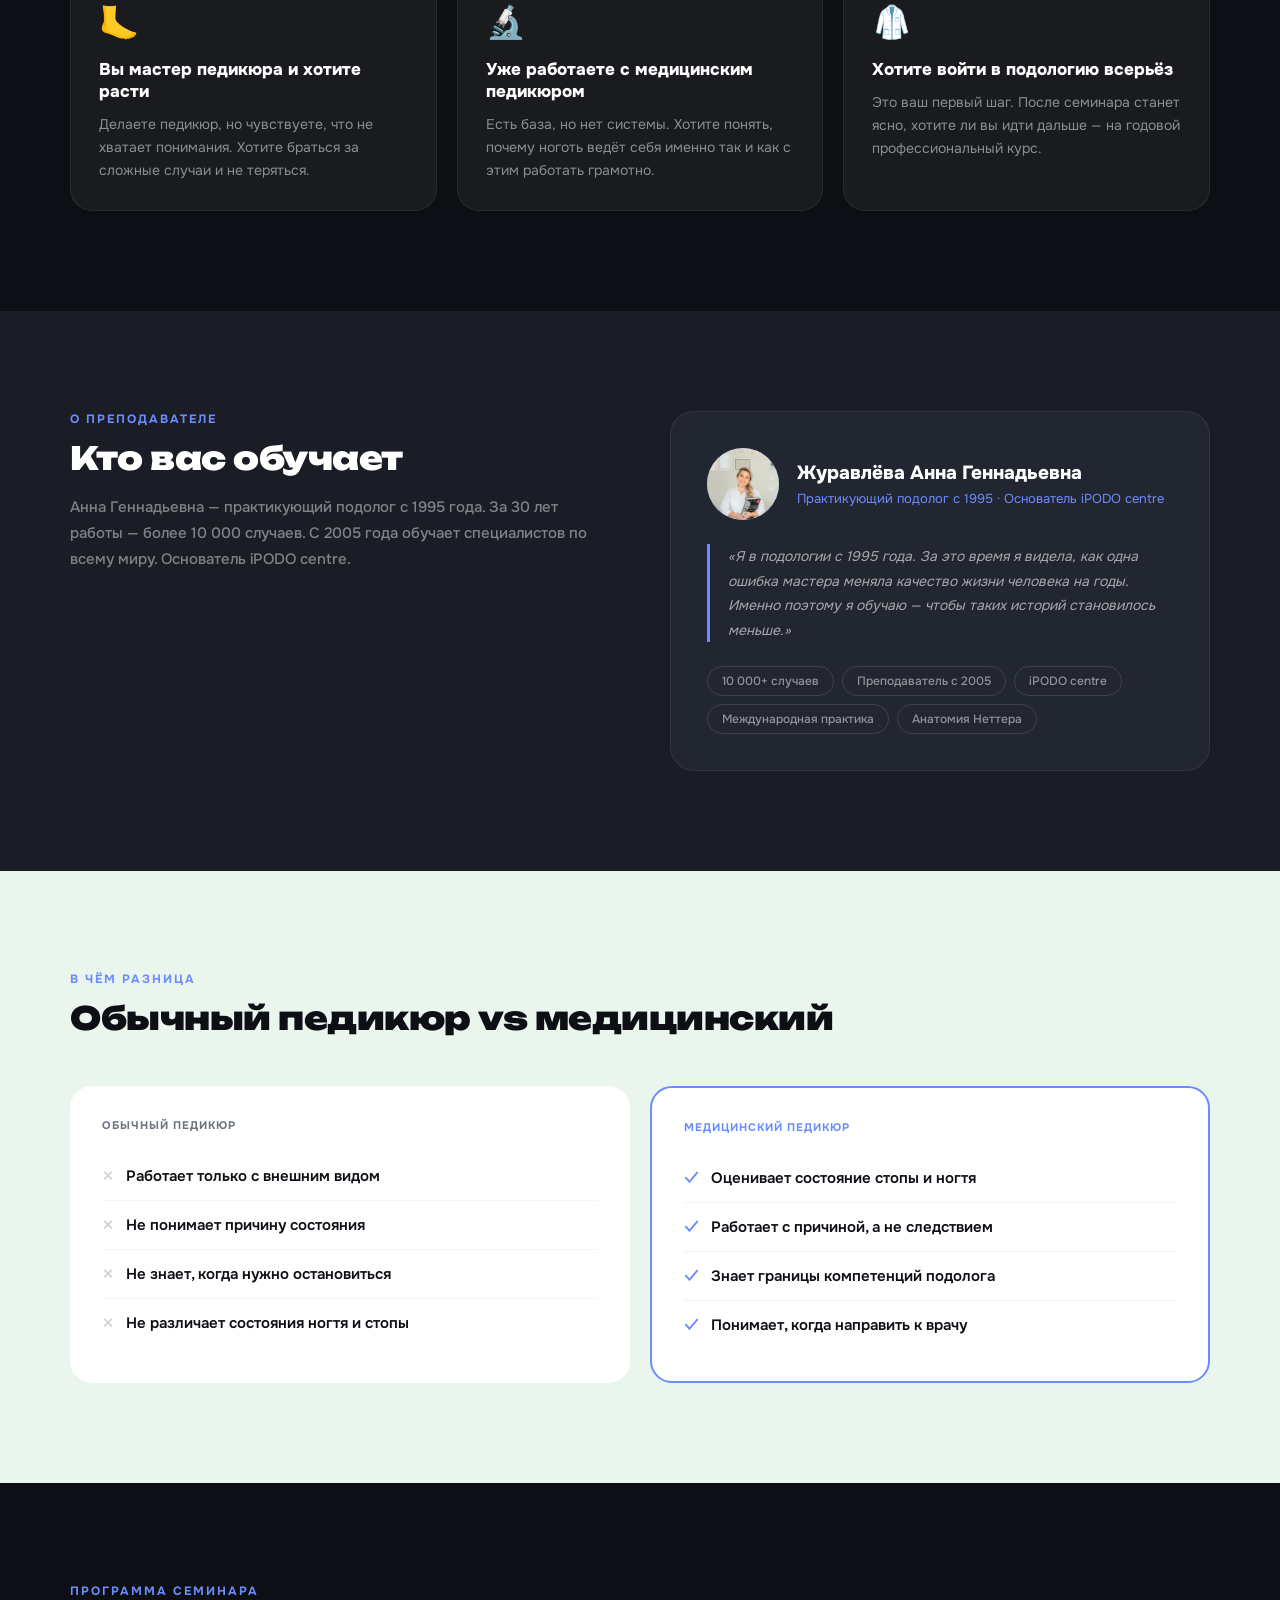
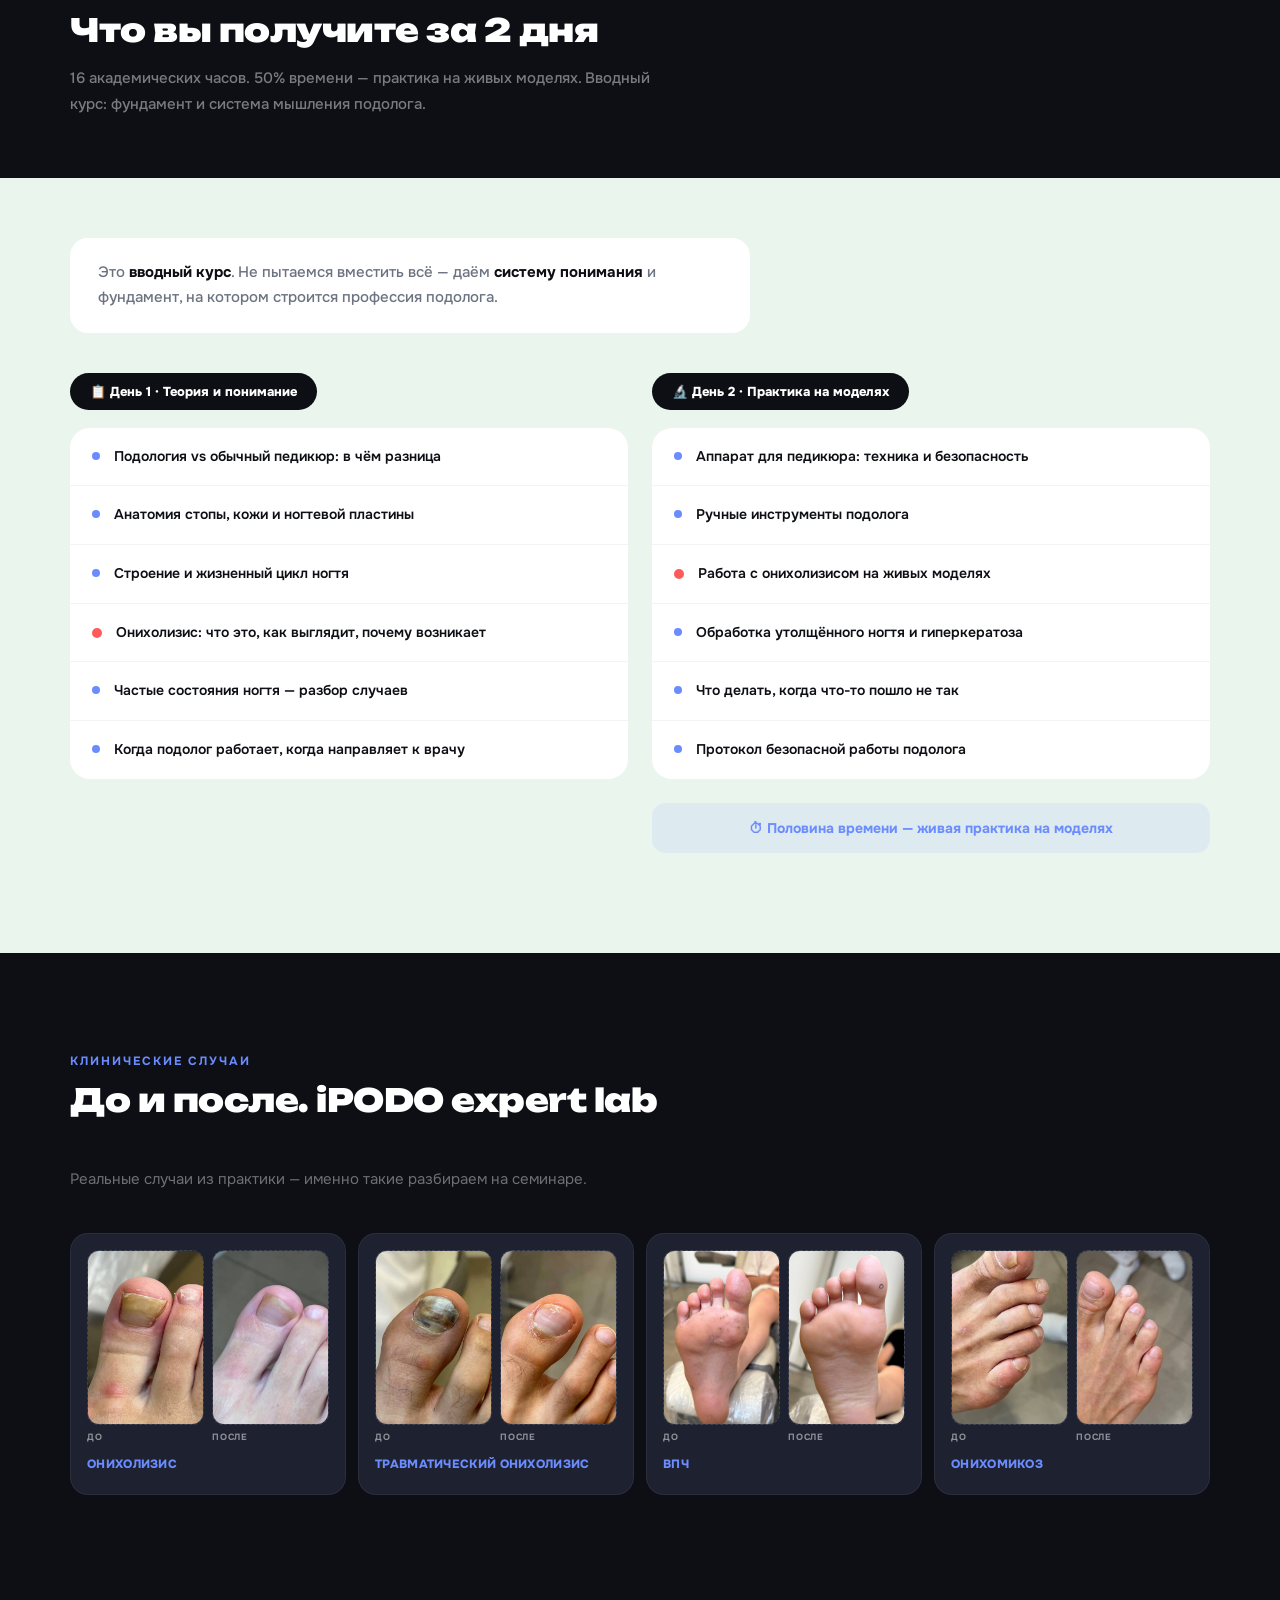
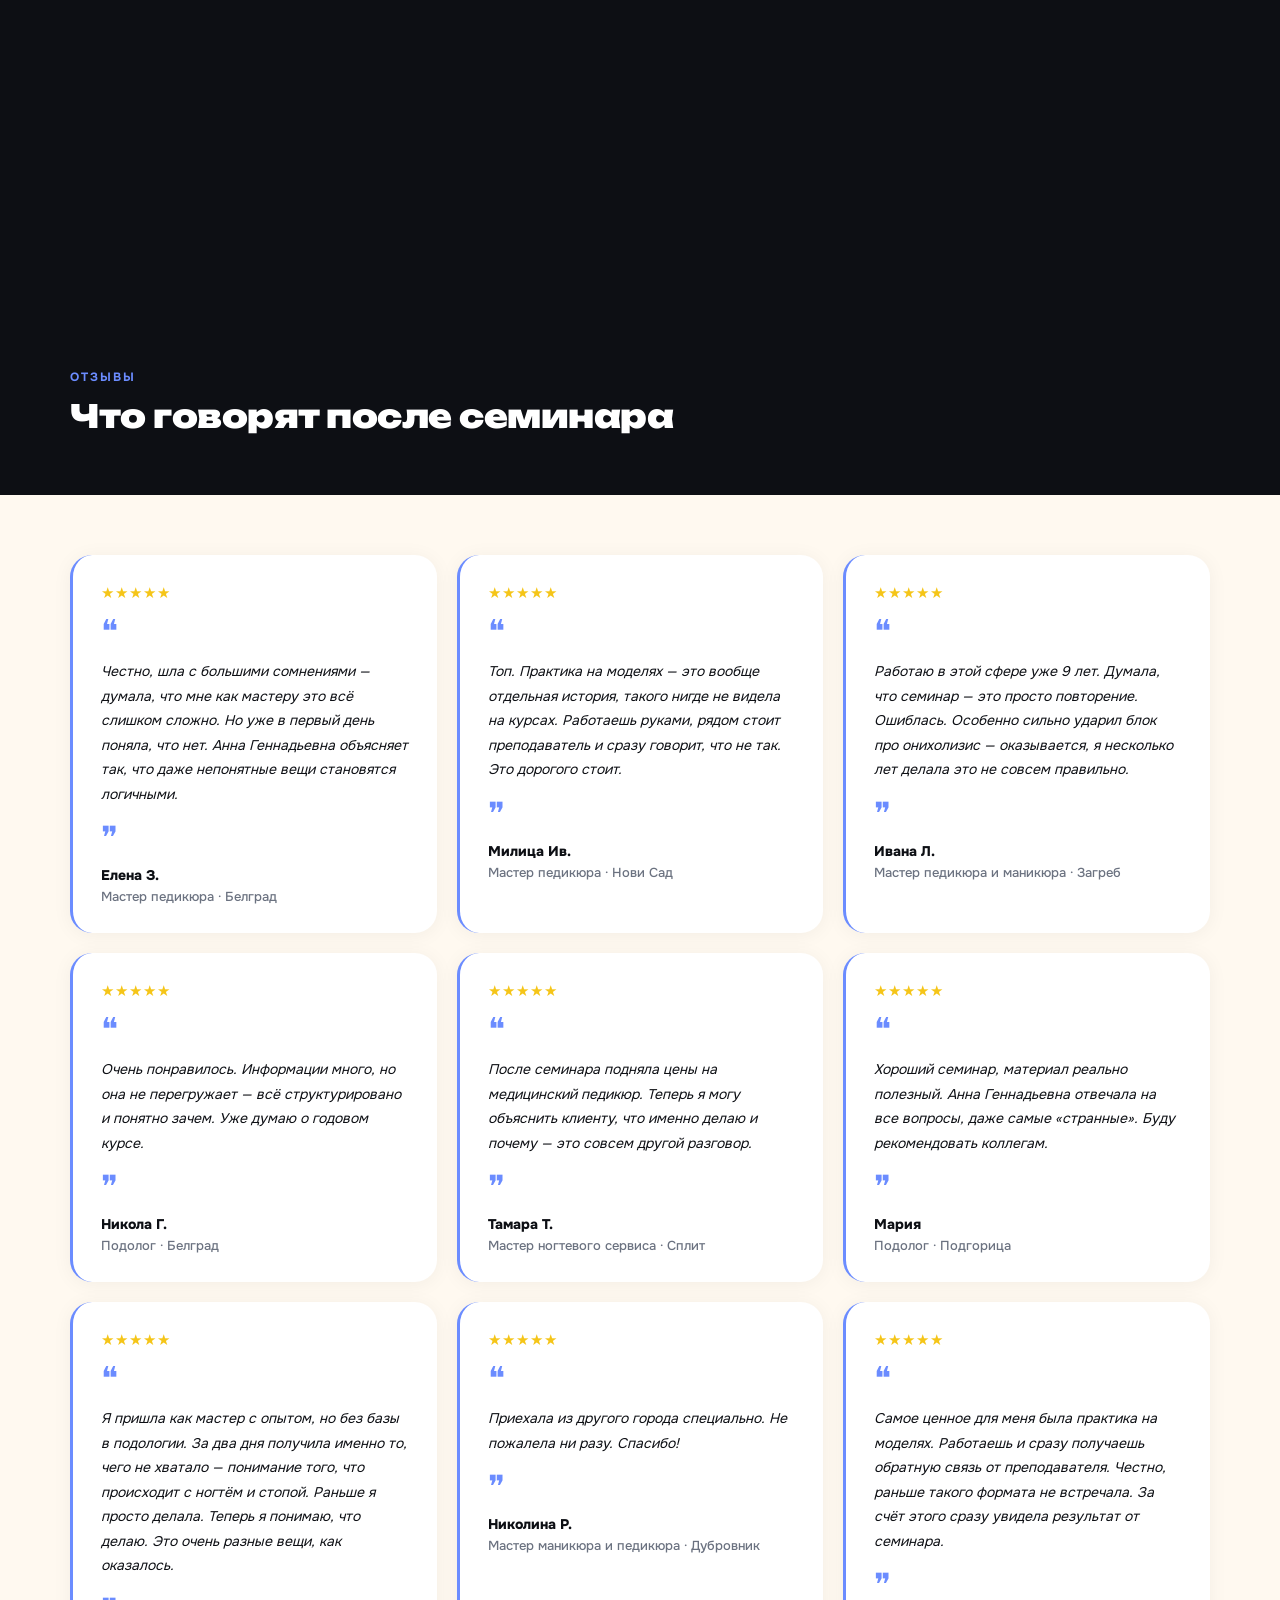
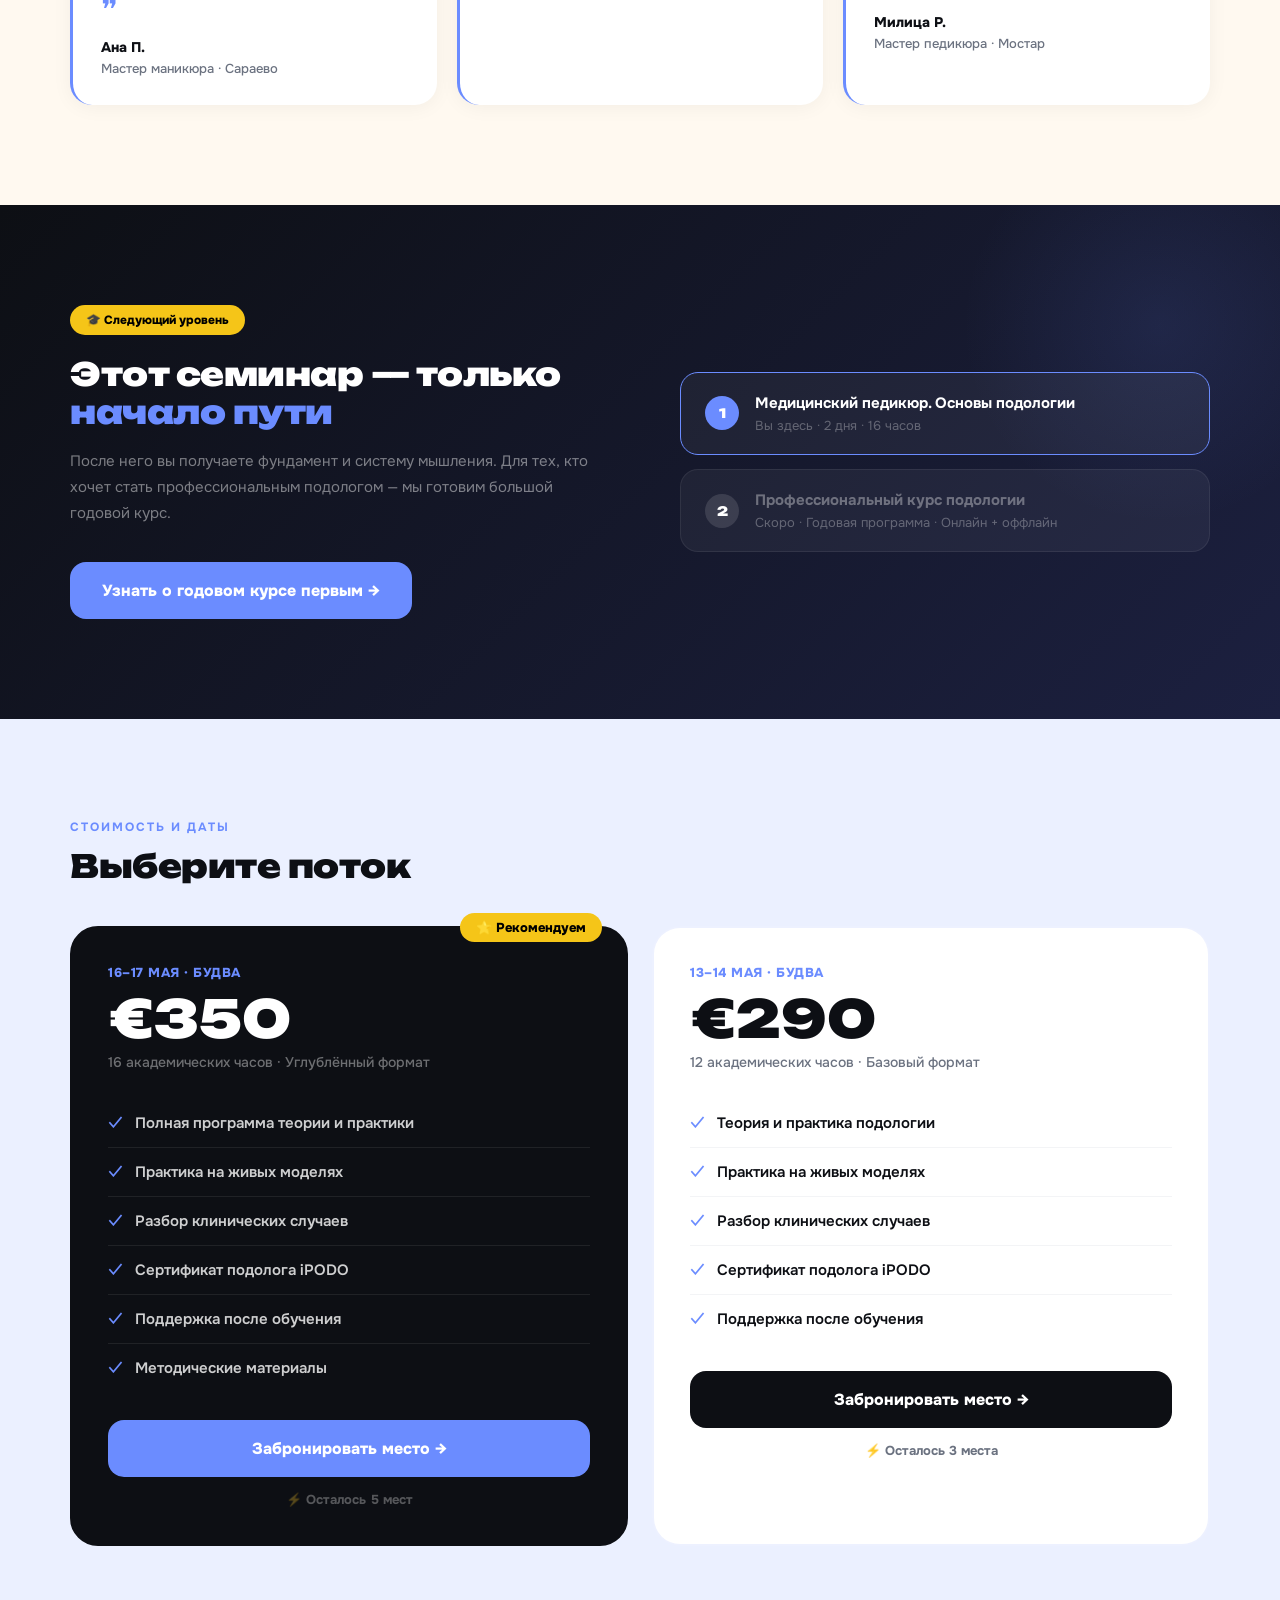
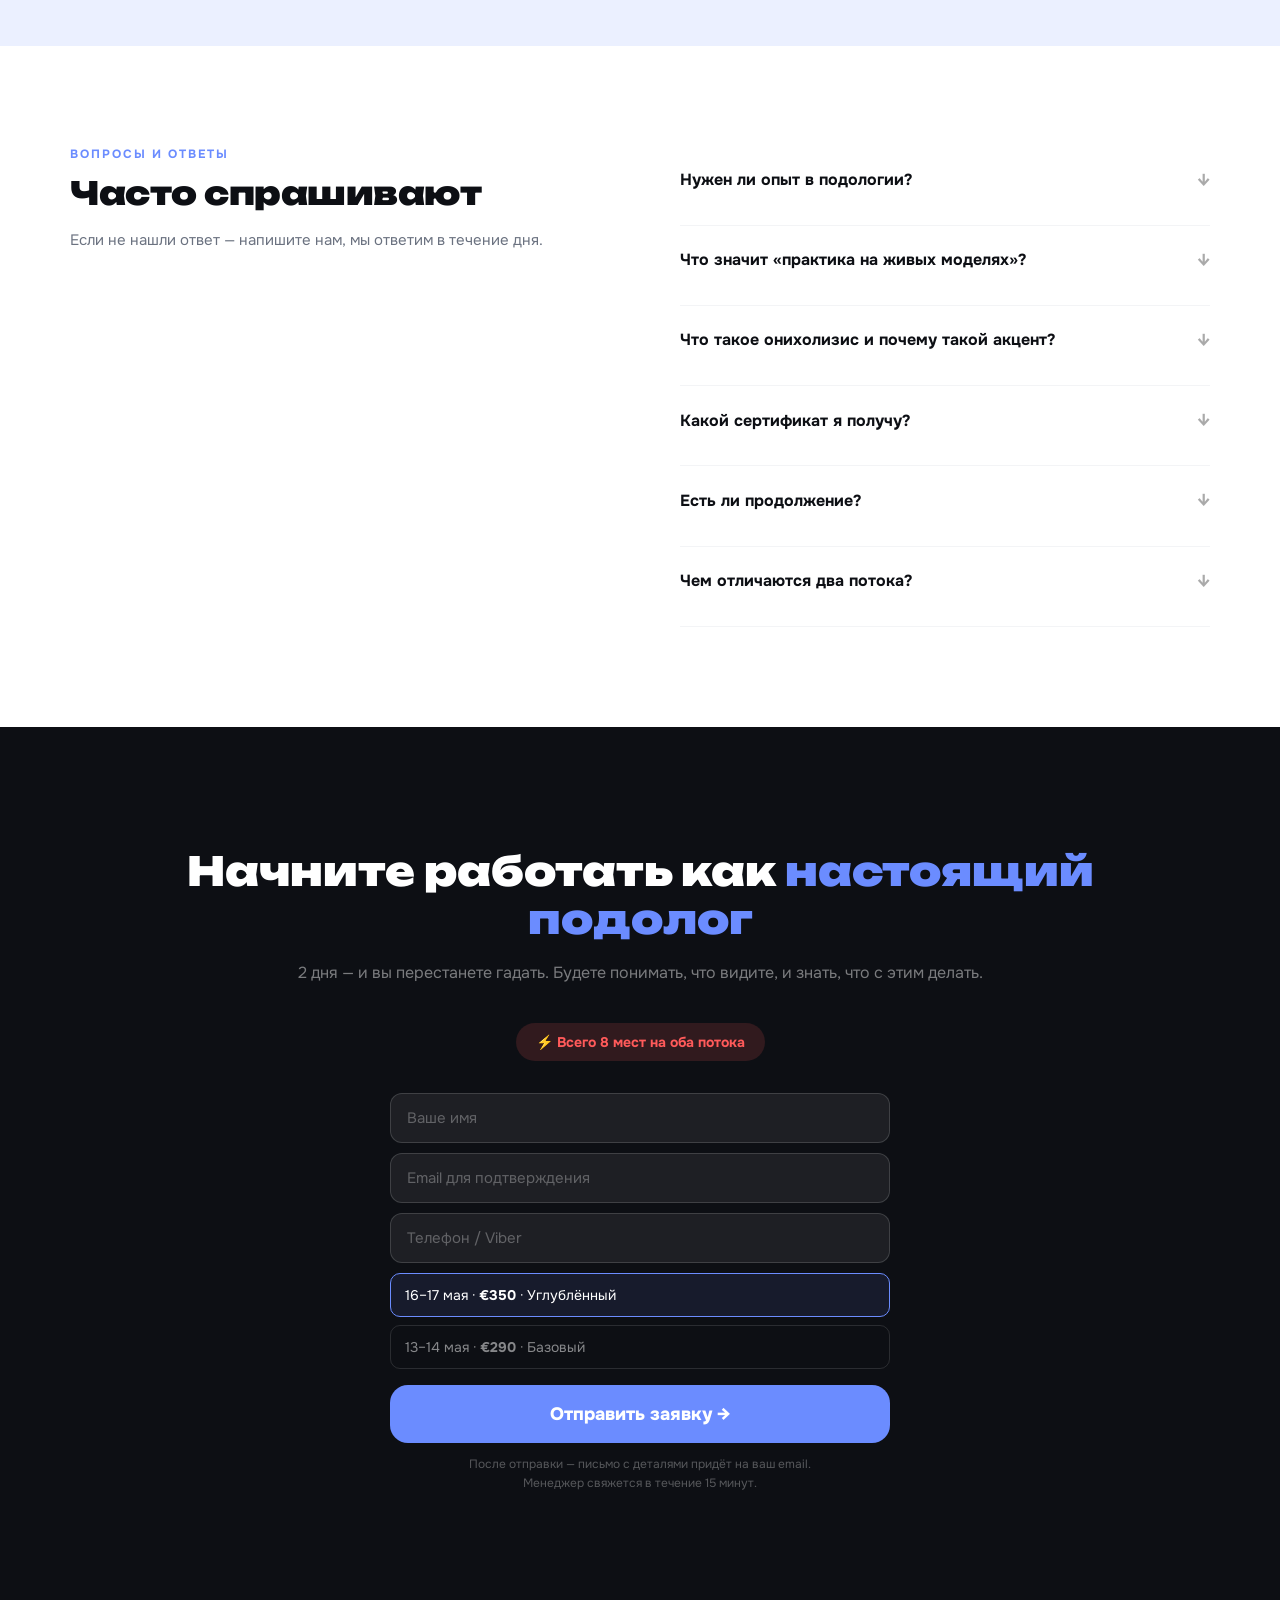
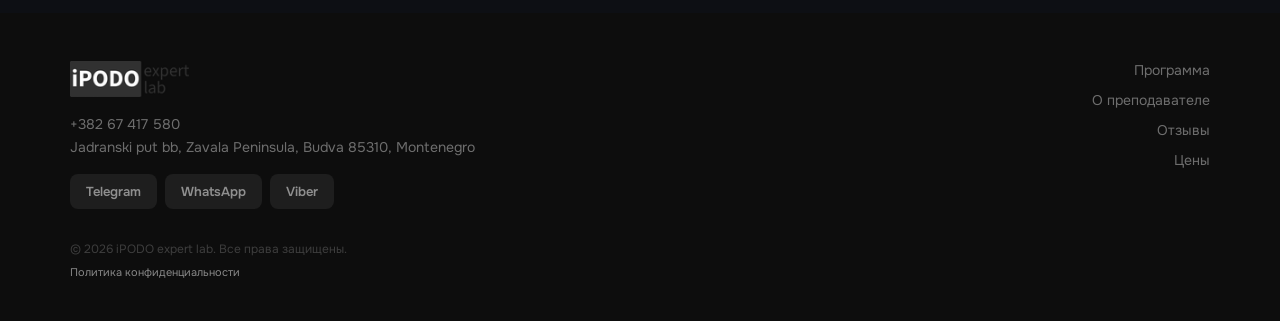
==== commit 6321e750: "refactor style? translations" ====
--- a/index.html
+++ b/index.html
@@ -138,7 +138,7 @@
       <div class="section-label" id="fw_label">Для кого</div>
       <div class="section-title" id="fw_title">Этот семинар для вас, если…</div>
       <div class="whom-cards">
-        <div class="whom-card fade-up"><span class="whom-icon">✂️</span>
+        <div class="whom-card fade-up"><span class="whom-icon">🦶</span>
           <div class="whom-content">
             <div class="whom-title" id="fw1_title">Вы мастер педикюра и хотите расти</div>
             <div class="whom-desc">Делаете педикюр, но чувствуете, что не хватает понимания. Хотите браться за сложные
@@ -153,7 +153,7 @@
               этим работать грамотно.</div>
           </div>
         </div>
-        <div class="whom-card fade-up" style="transition-delay:.2s"><span class="whom-icon">💡</span>
+        <div class="whom-card fade-up" style="transition-delay:.2s"><span class="whom-icon">🥼</span>
           <div class="whom-content">
             <div class="whom-title" id="fw3_title">Хотите войти в подологию всерьёз</div>
             <div class="whom-desc" id="fw3_desc">Это ваш первый шаг. После семинара станет ясно, хотите ли вы идти
@@ -409,7 +409,7 @@
             </div>
             <div class="ba-img after">
               <div class="ba-img-photo" onclick="openLightbox('image/travmaoniholizis_after.jpg')"><img
-                  src="image/travmaoniholizis_after.jpg" alt="После"></div>
+                  src="image/sinpalochka_after.jpg" alt="После"></div>
               <span>После</span>
             </div>
           </div>
@@ -542,7 +542,7 @@
               </div>
               <div class="ba-img after">
                 <div class="ba-img-photo" onclick="openLightbox('image/travmaoniholizis_after.jpg')"><img
-                    src="image/travmaoniholizis_after.jpg" alt="После"></div>
+                    src="image/sinpalochka_after.jpg" alt="После"></div>
                 <span>После</span>
               </div>
             </div>
@@ -655,13 +655,13 @@
           <div class="review-card fade-up" style="transition-delay:.2s">
             <div class="review-stars">★★★★★</div>
             <div class="review-quotes">❝</div>
-            <div class="review-text" id="rev8_text">Самое ценное для меня была практика на моделях. Работаешь и сразу
+            <div class="review-text" id="rev9_text">Самое ценное для меня была практика на моделях. Работаешь и сразу
               получаешь обратную связь от преподавателя. Честно, раньше такого формата не встречала. За счёт этого сразу
               увидела результат от семинара
             </div>
             <div class="review-quotes">❞</div>
-            <div class="review-author" id="rev8_author">Милица Р. </div>
-            <div class="review-role" id="rev8_role">Мастер педикюра · Мостар</div>
+            <div class="review-author" id="rev9_author">Милица Р. </div>
+            <div class="review-role" id="rev9_role">Мастер педикюра · Мостар</div>
           </div>
         </div>
       </div>
--- a/style.css
+++ b/style.css
@@ -839,7 +839,7 @@
   flex: 1;
   display: flex;
   flex-direction: column;
-  align-items: center;
+  align-items: flex-start;
   gap: 6px;
 }
 
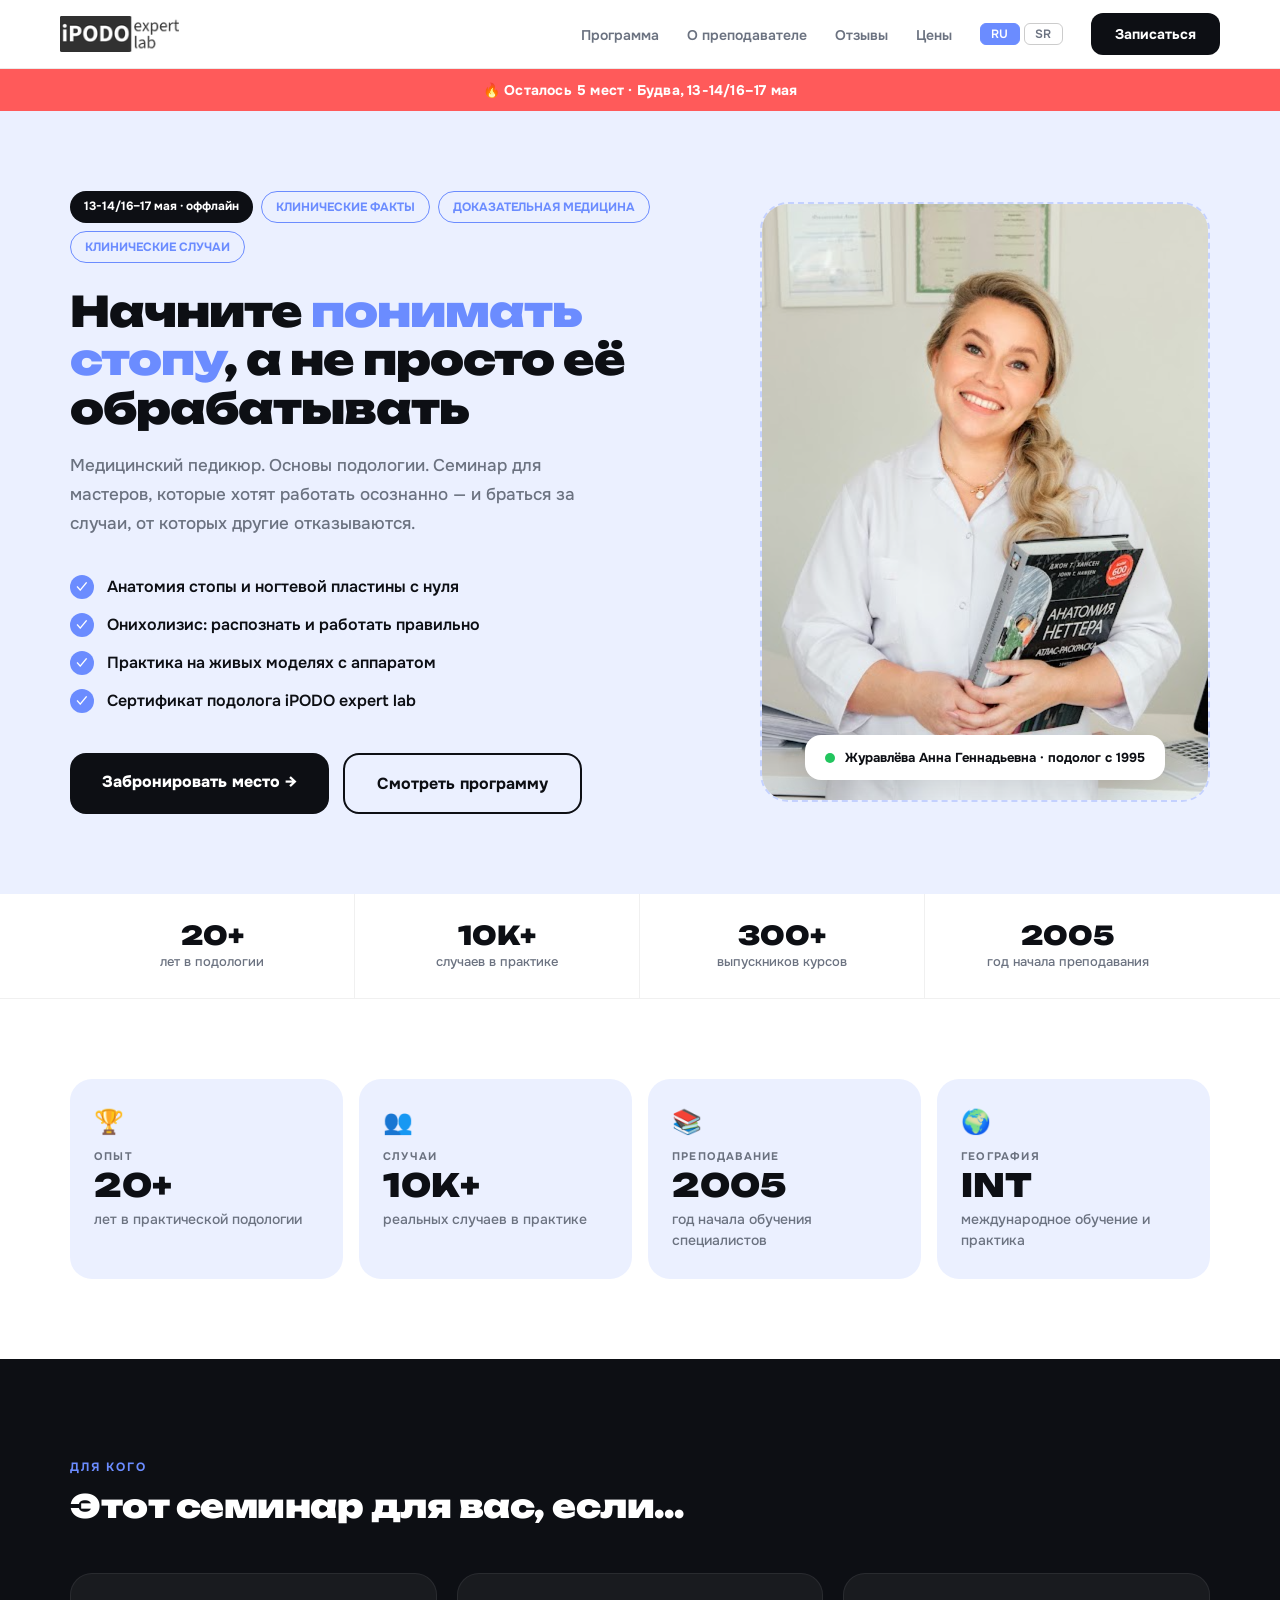
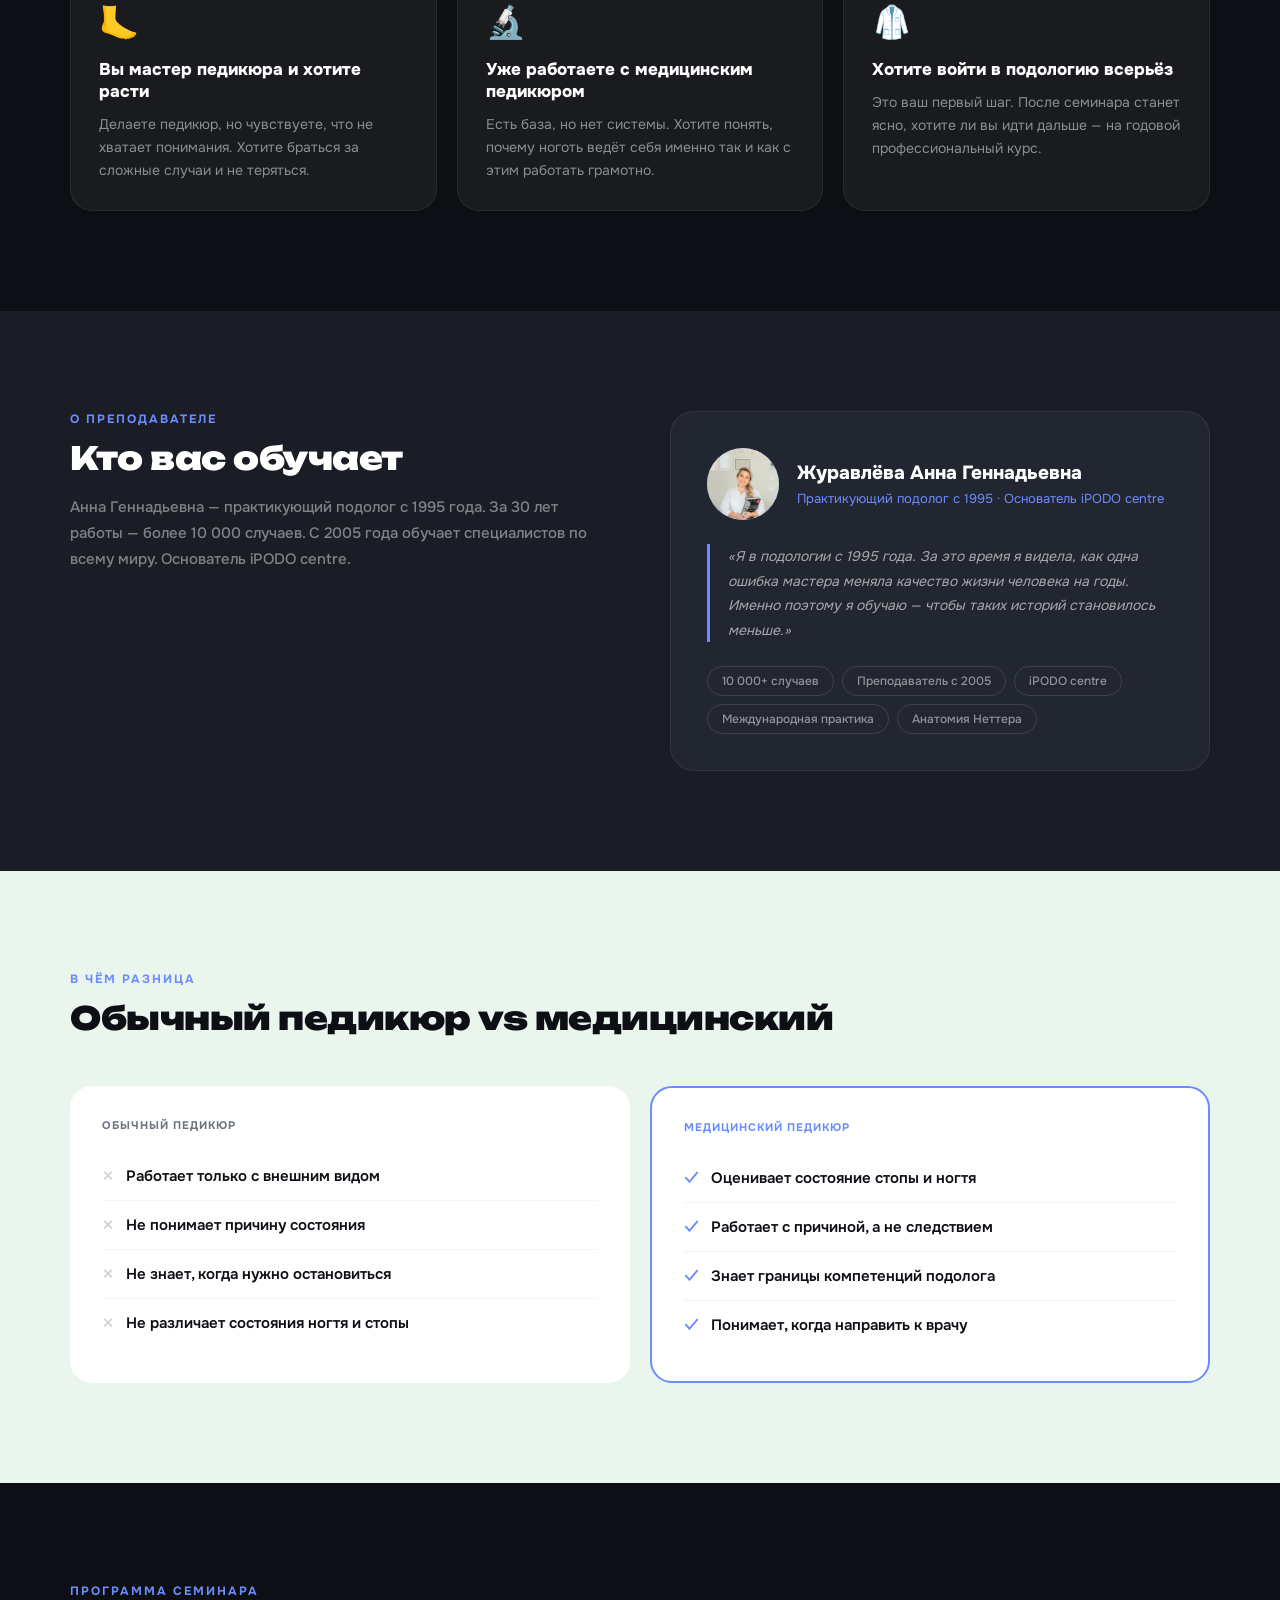
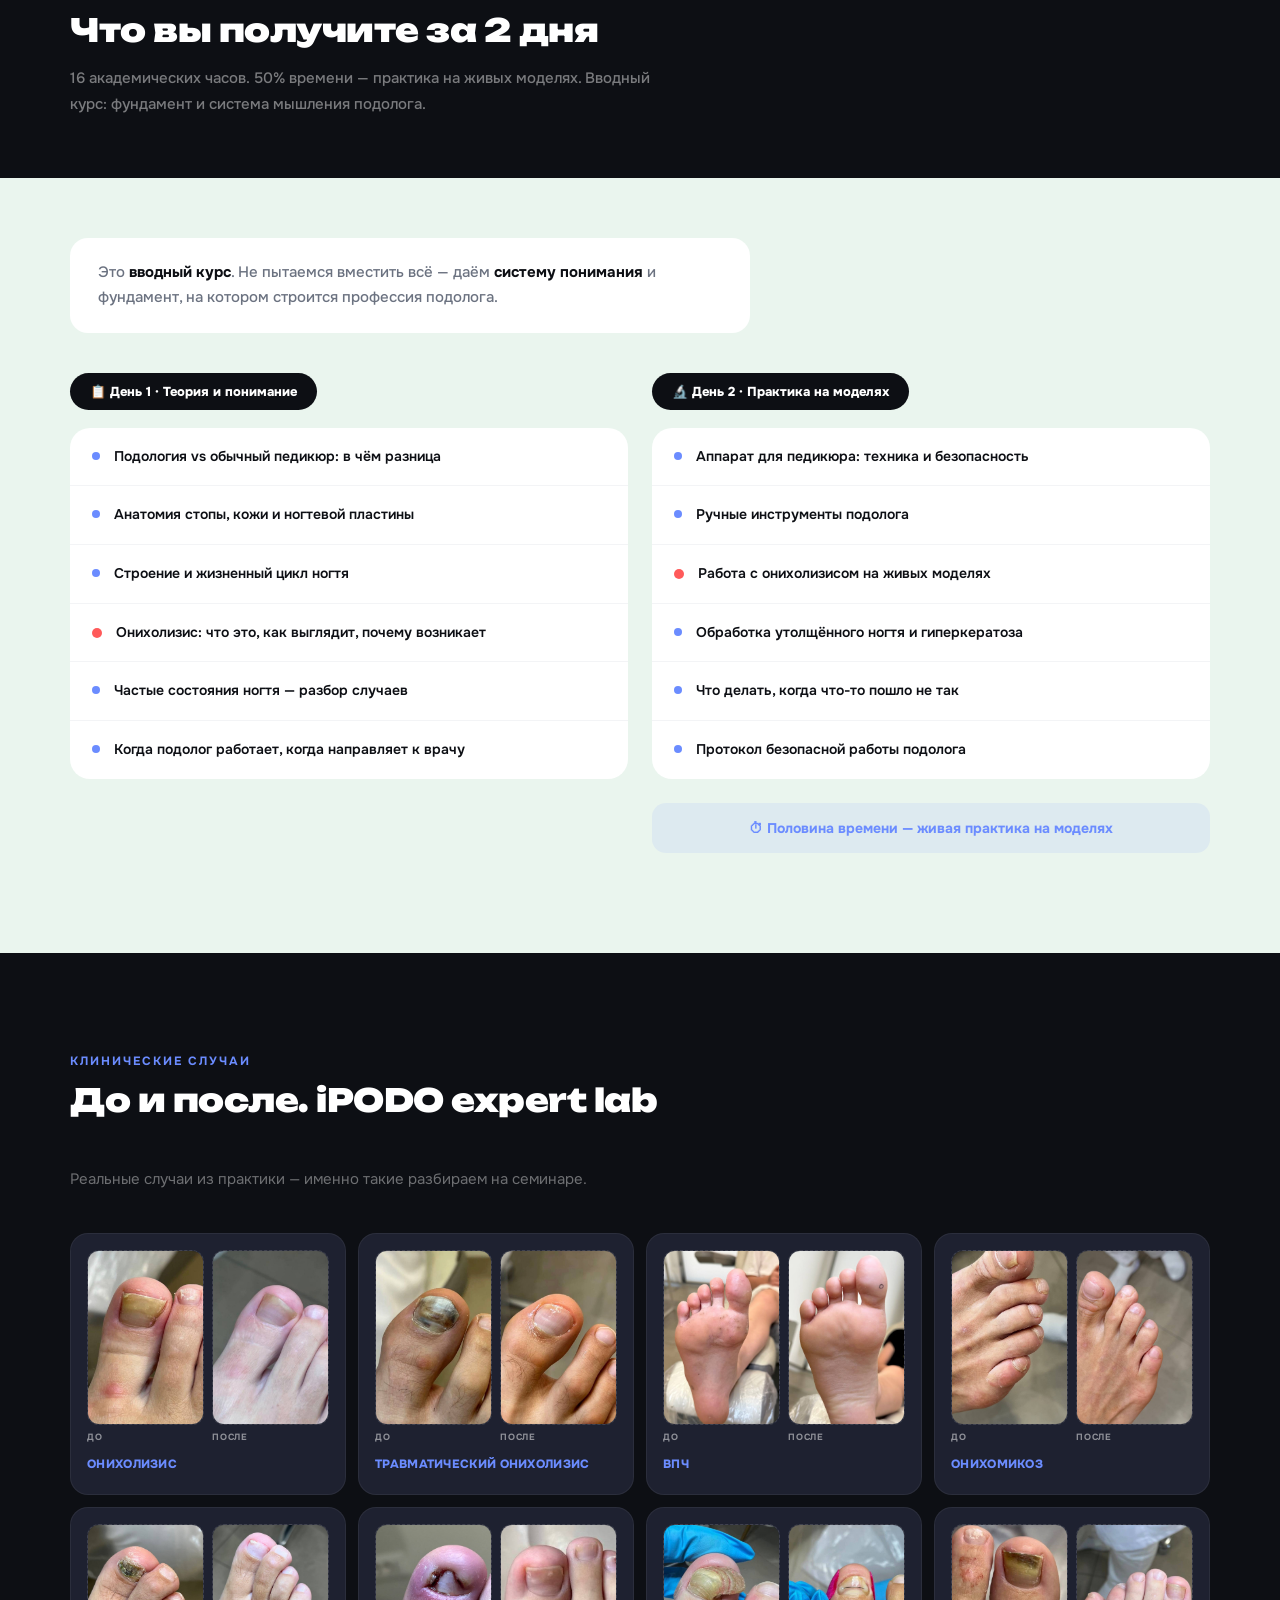
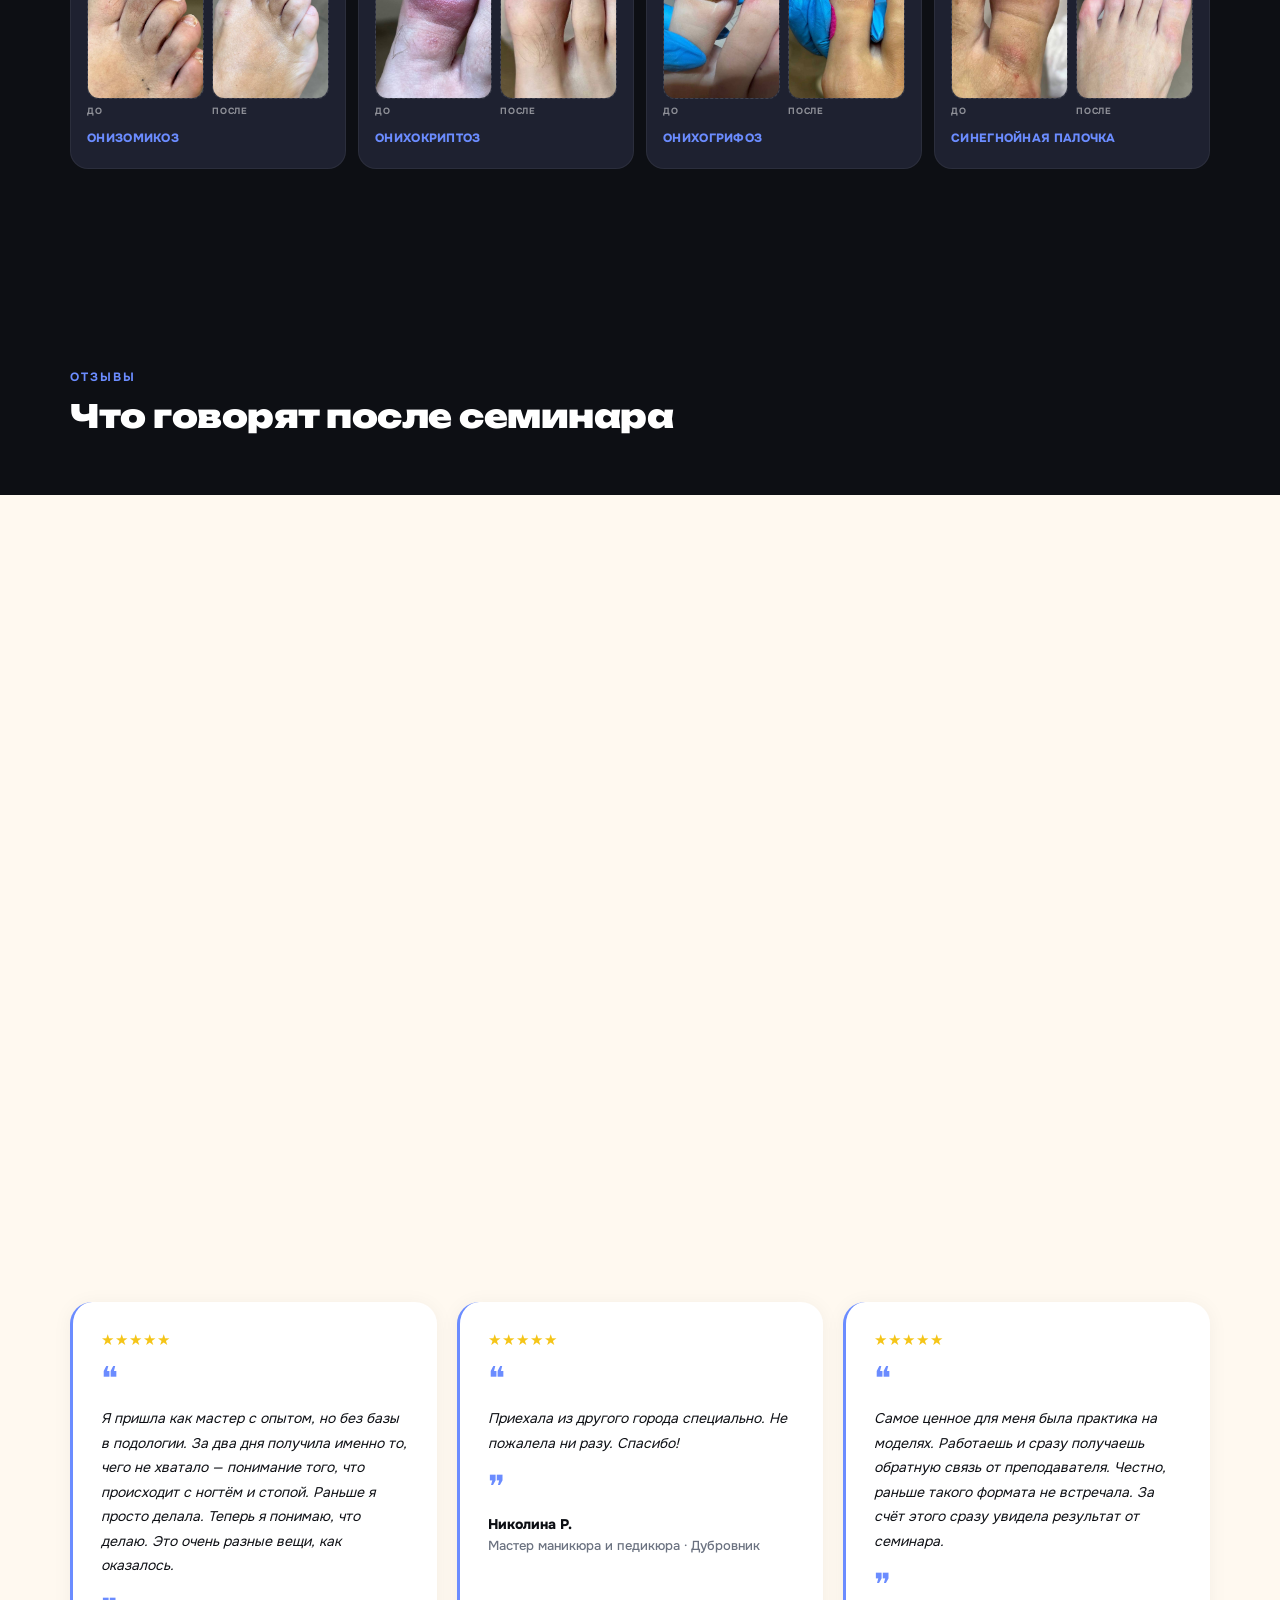
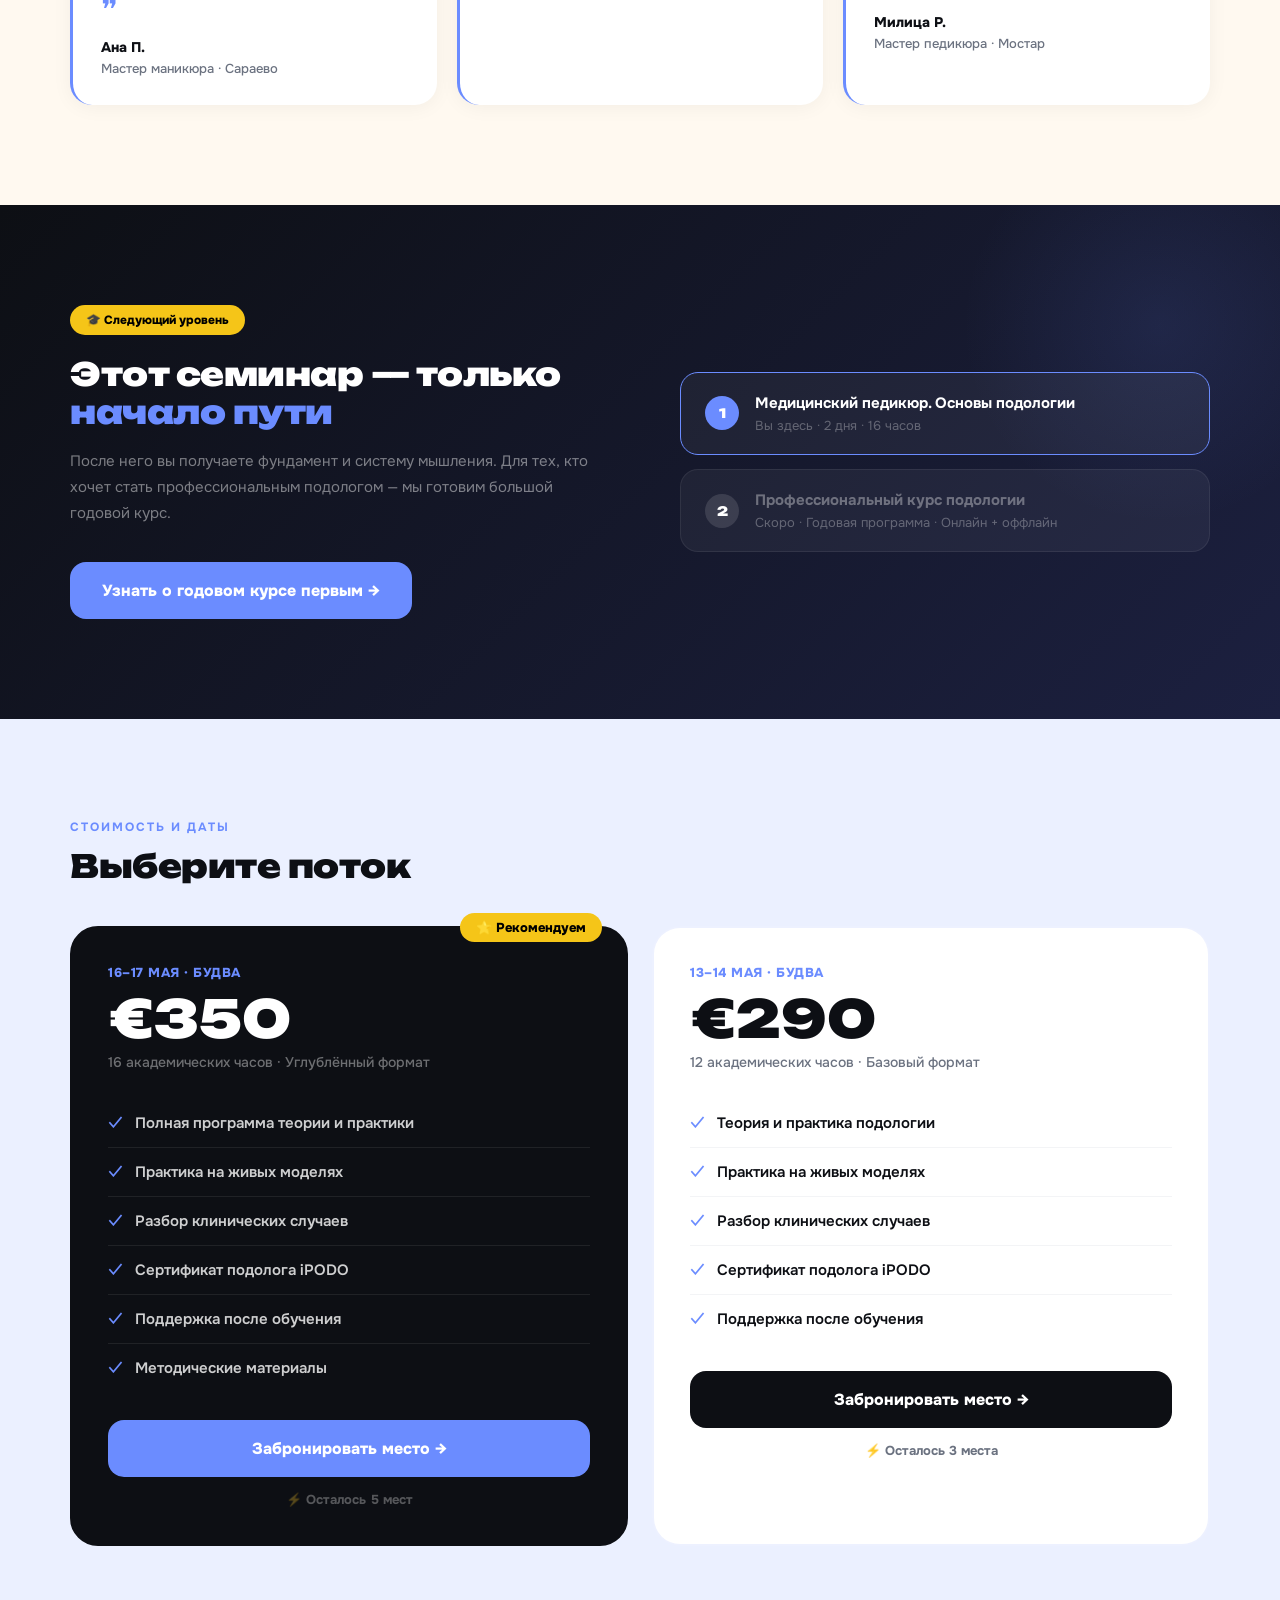
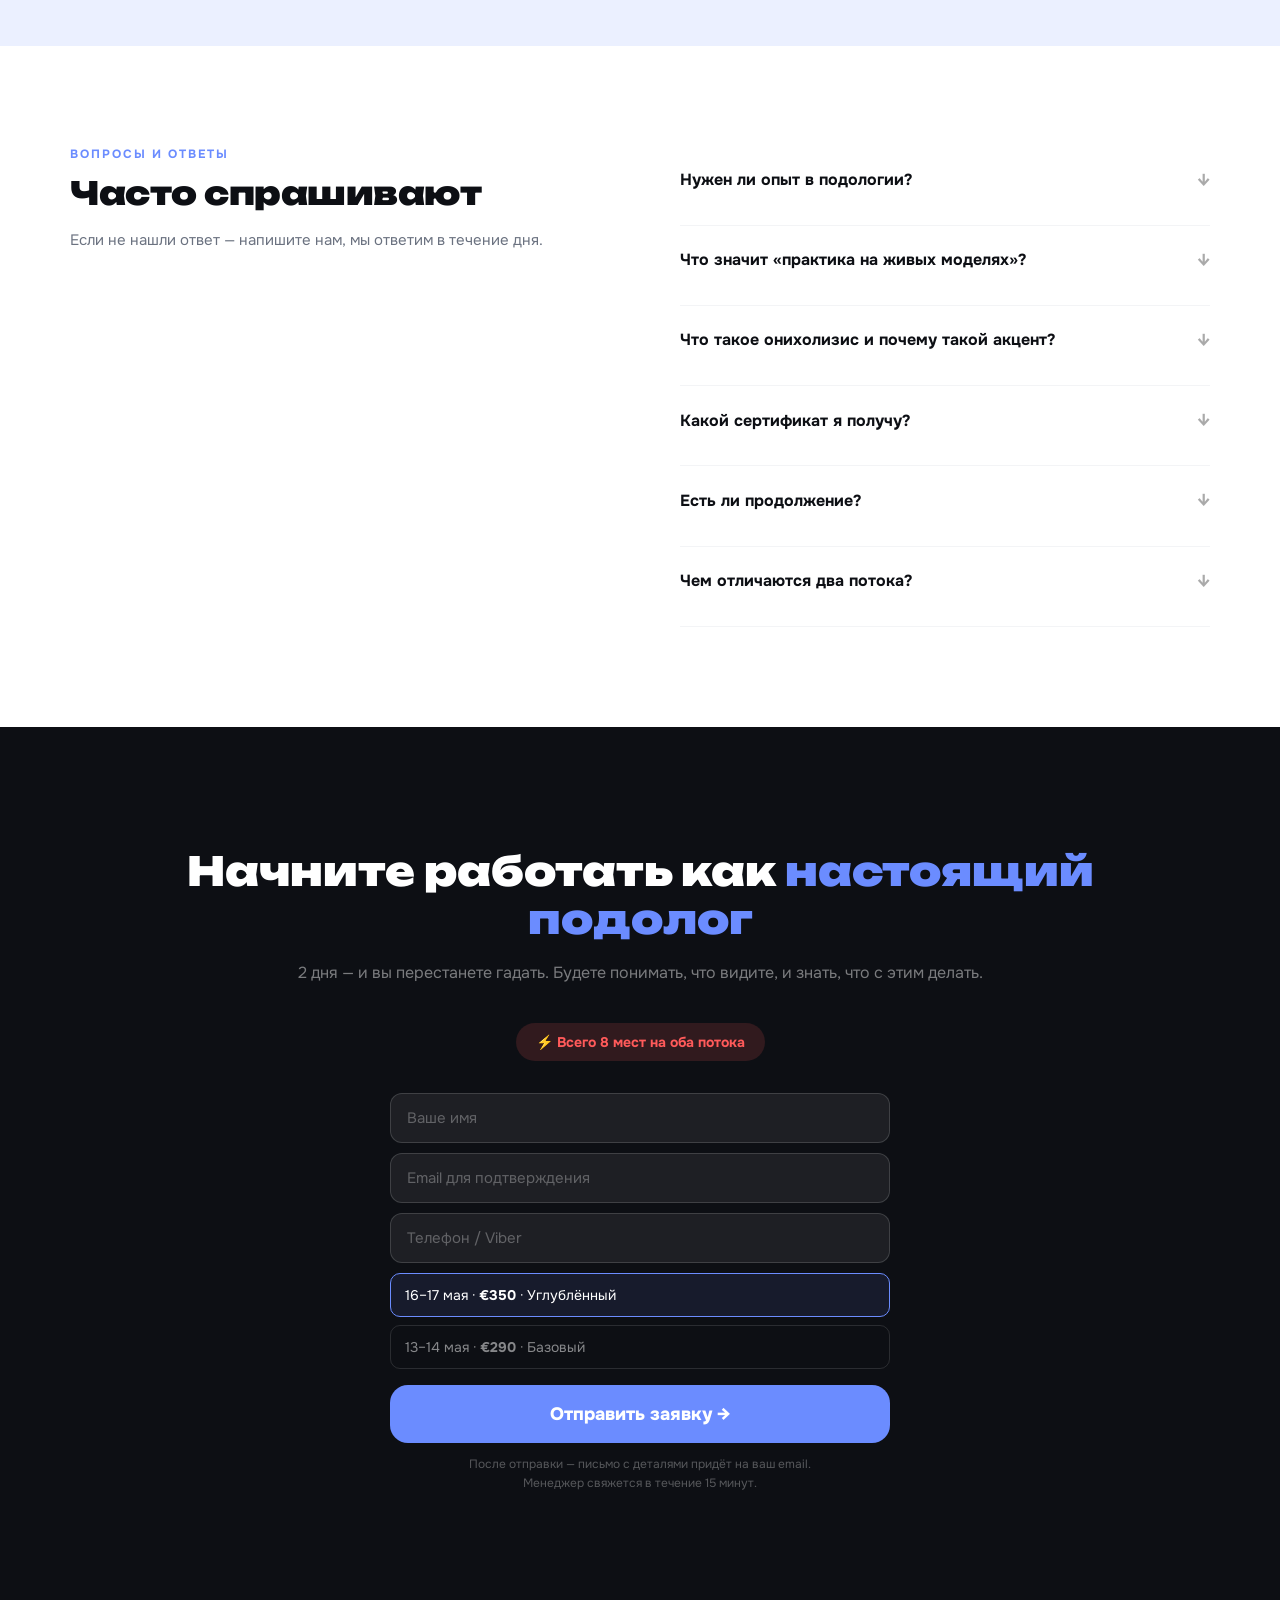
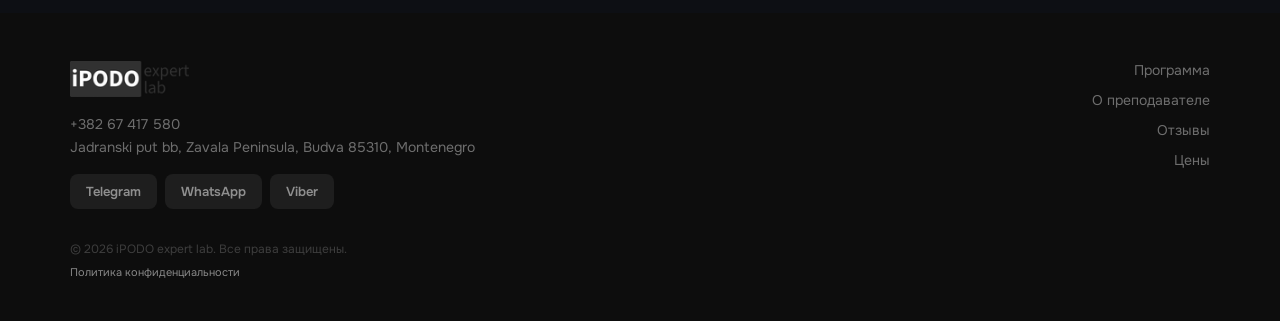
==== commit e9f99f86: "refactot links" ====
--- a/index.html
+++ b/index.html
@@ -65,7 +65,7 @@
           <li><span class="check-icon">✓</span><span id="hero_li4">Сертификат подолога iPODO expert lab</span></li>
         </ul>
         <div class="hero-btns fade-up" style="transition-delay:.4s">
-          <a href="viber://chat?number=%2B38267417580" class="btn-primary" id="hero_btn1" target="_blank">Забронировать
+          <a href="#form" class="btn-primary" id="hero_btn1">Забронировать
             место →</a>
           <a href="#program" class="btn-secondary" id="hero_btn2">Смотреть программу</a>
         </div>
@@ -717,7 +717,7 @@
             <li><span class="pcheck">✓</span><span id="pr1_f5">Поддержка после обучения</span></li>
             <li><span class="pcheck">✓</span><span id="pr1_f6">Методические материалы</span></li>
           </ul>
-          <a href="viber://chat?number=%2B38267417580" class="btn-price btn-price-blue">Забронировать место →</a>
+          <a href="#form" class="btn-price btn-price-blue">Забронировать место →</a>
           <div class="seats-note" id="pr1_seats">⚡ Осталось 5 мест</div>
         </div>
         <div class="price-card fade-up" style="transition-delay:.15s">
@@ -731,7 +731,7 @@
             <li><span class="pcheck">✓</span><span id="pr2_f4">Сертификат подолога iPODO</span></li>
             <li><span class="pcheck">✓</span><span id="pr2_f5">Поддержка после обучения</span></li>
           </ul>
-          <a href="viber://chat?number=%2B38267417580" class="btn-price btn-price-black">Забронировать место →</a>
+          <a href="#form" class="btn-price btn-price-black">Забронировать место →</a>
           <div class="seats-note" id="pr2_seats">⚡ Осталось 3 места</div>
         </div>
       </div>
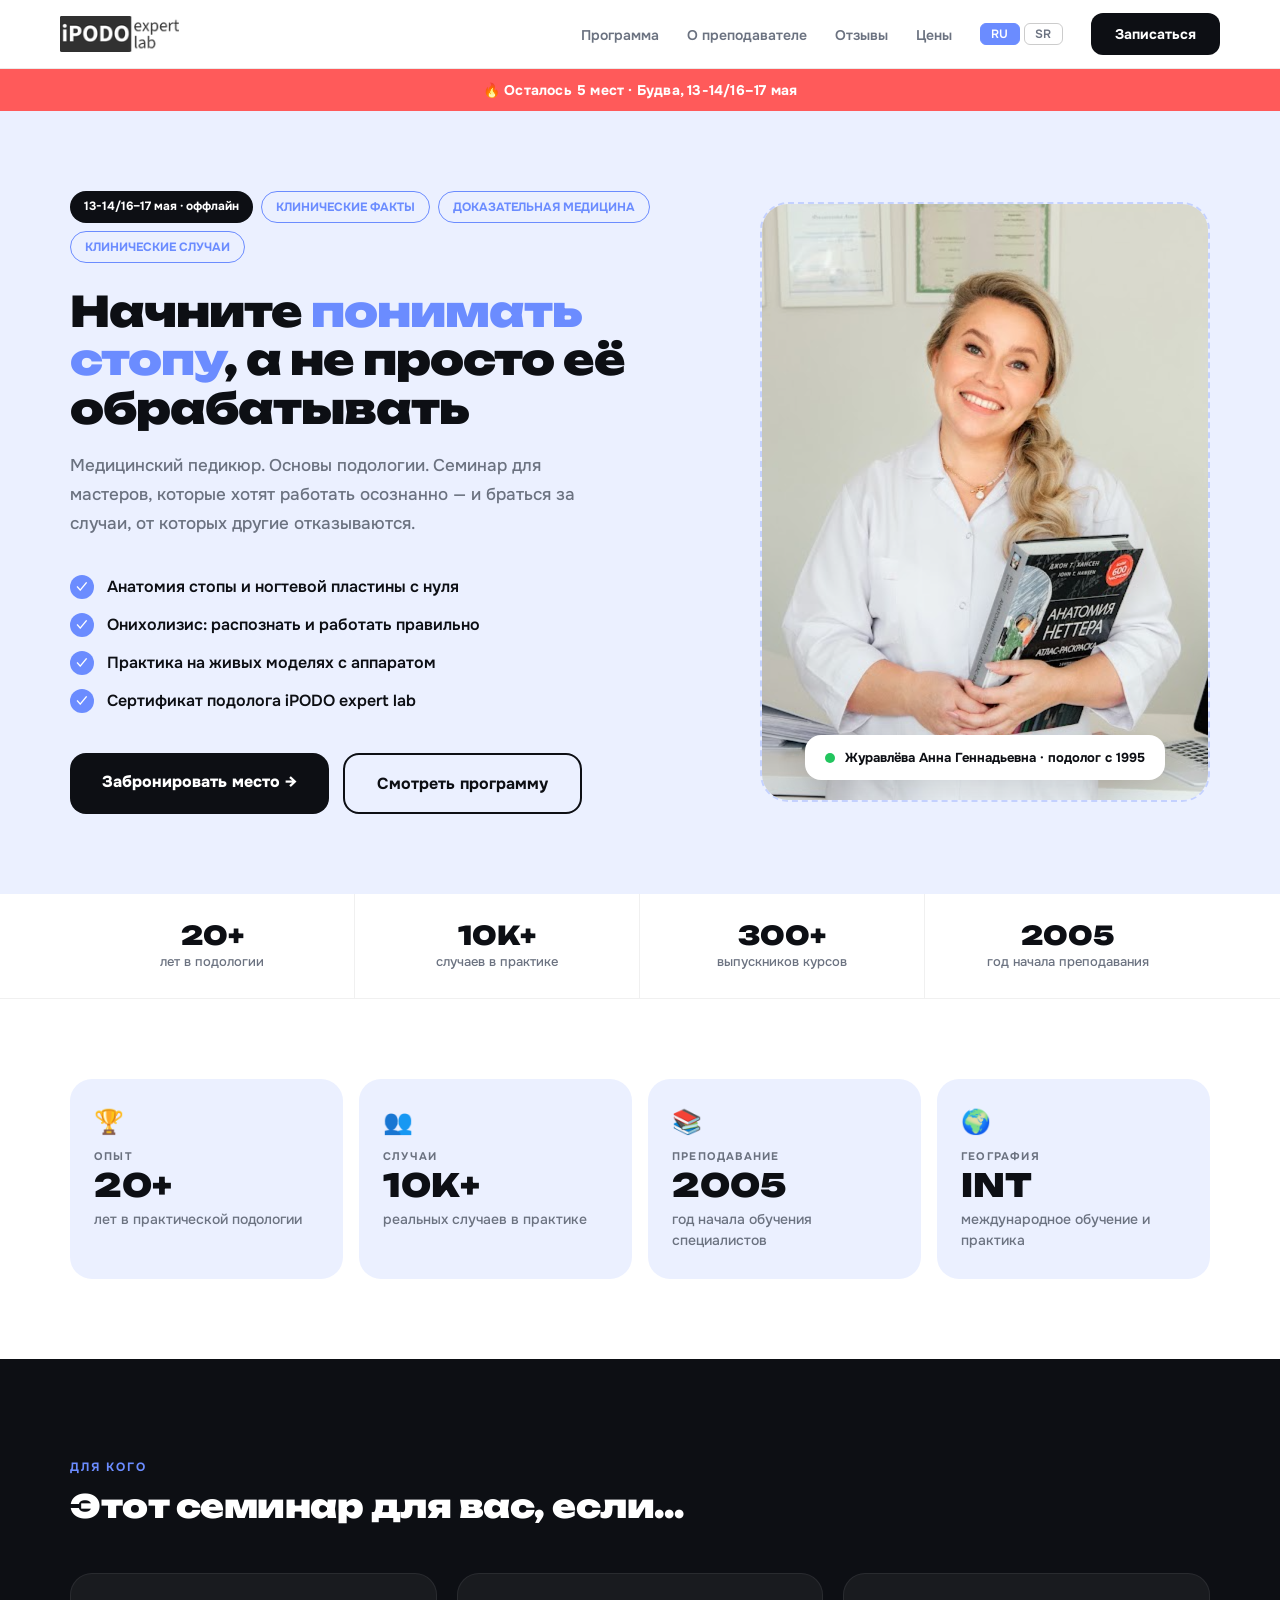
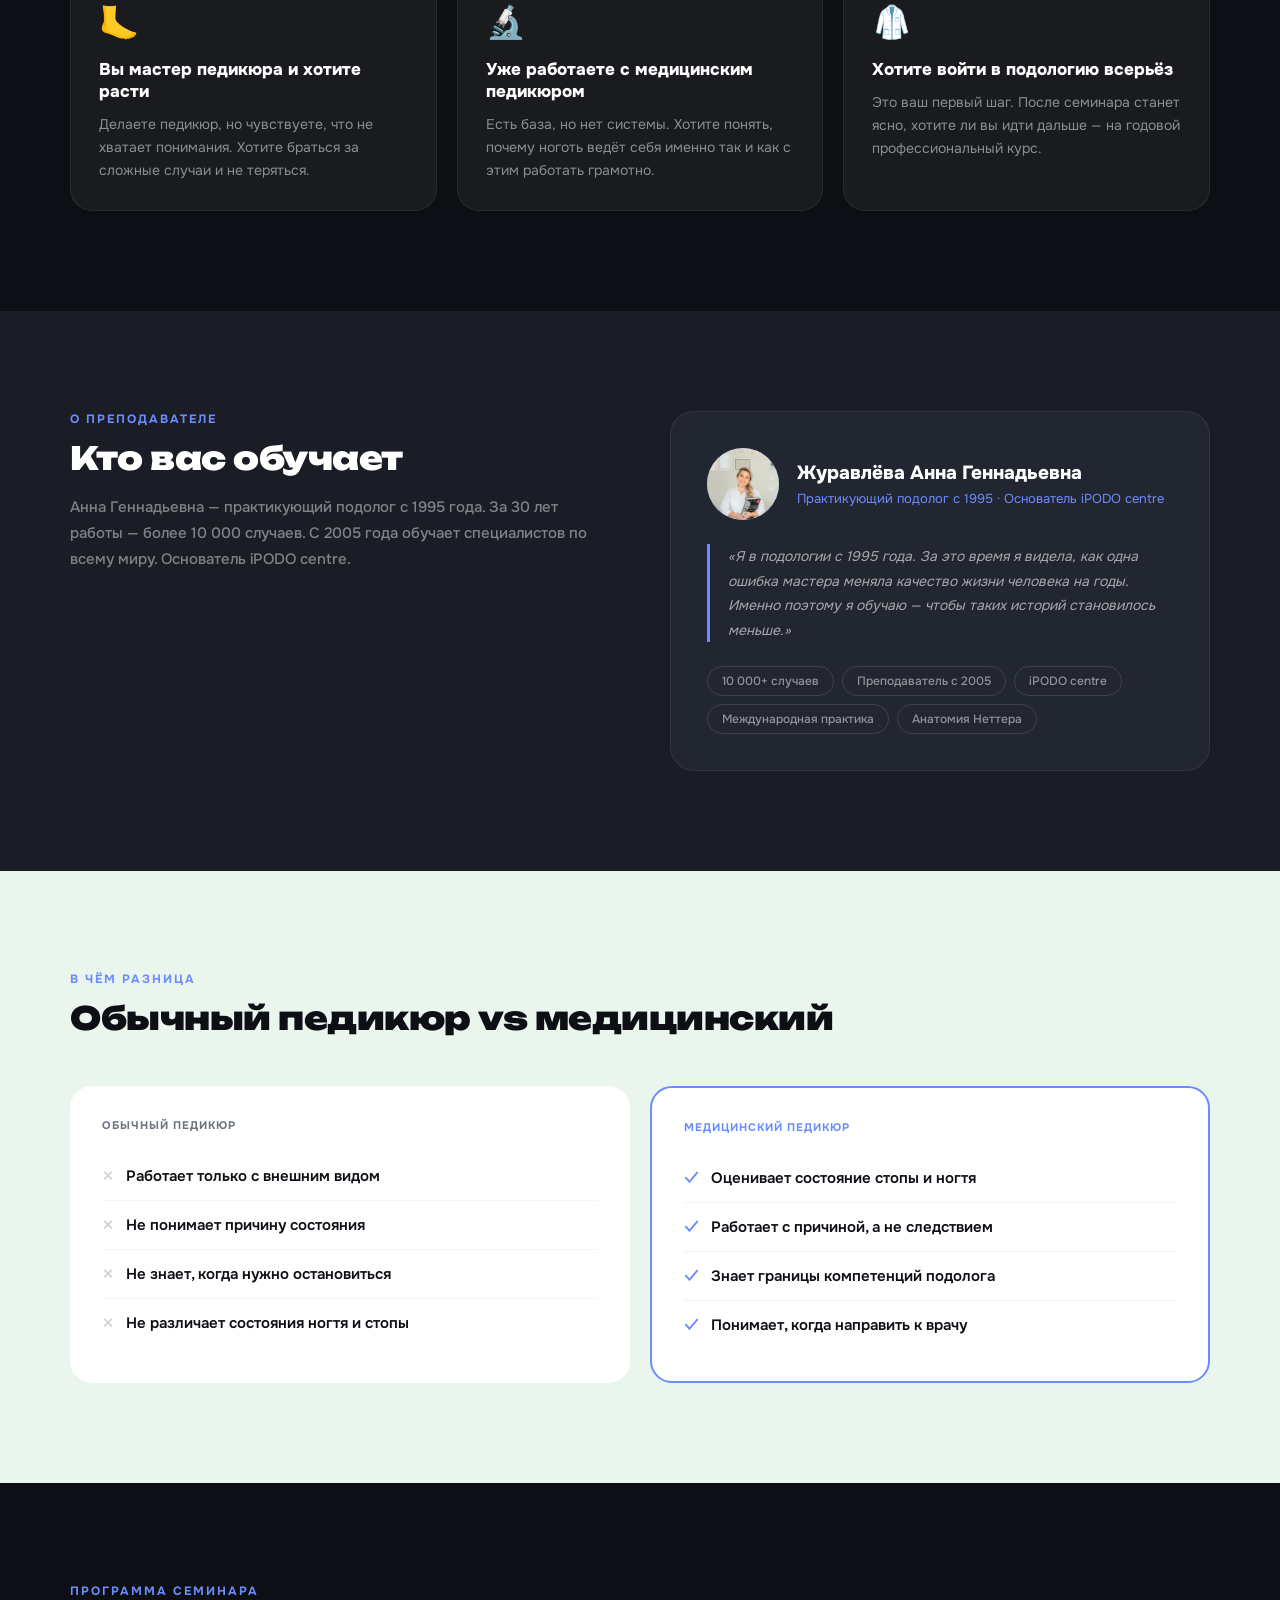
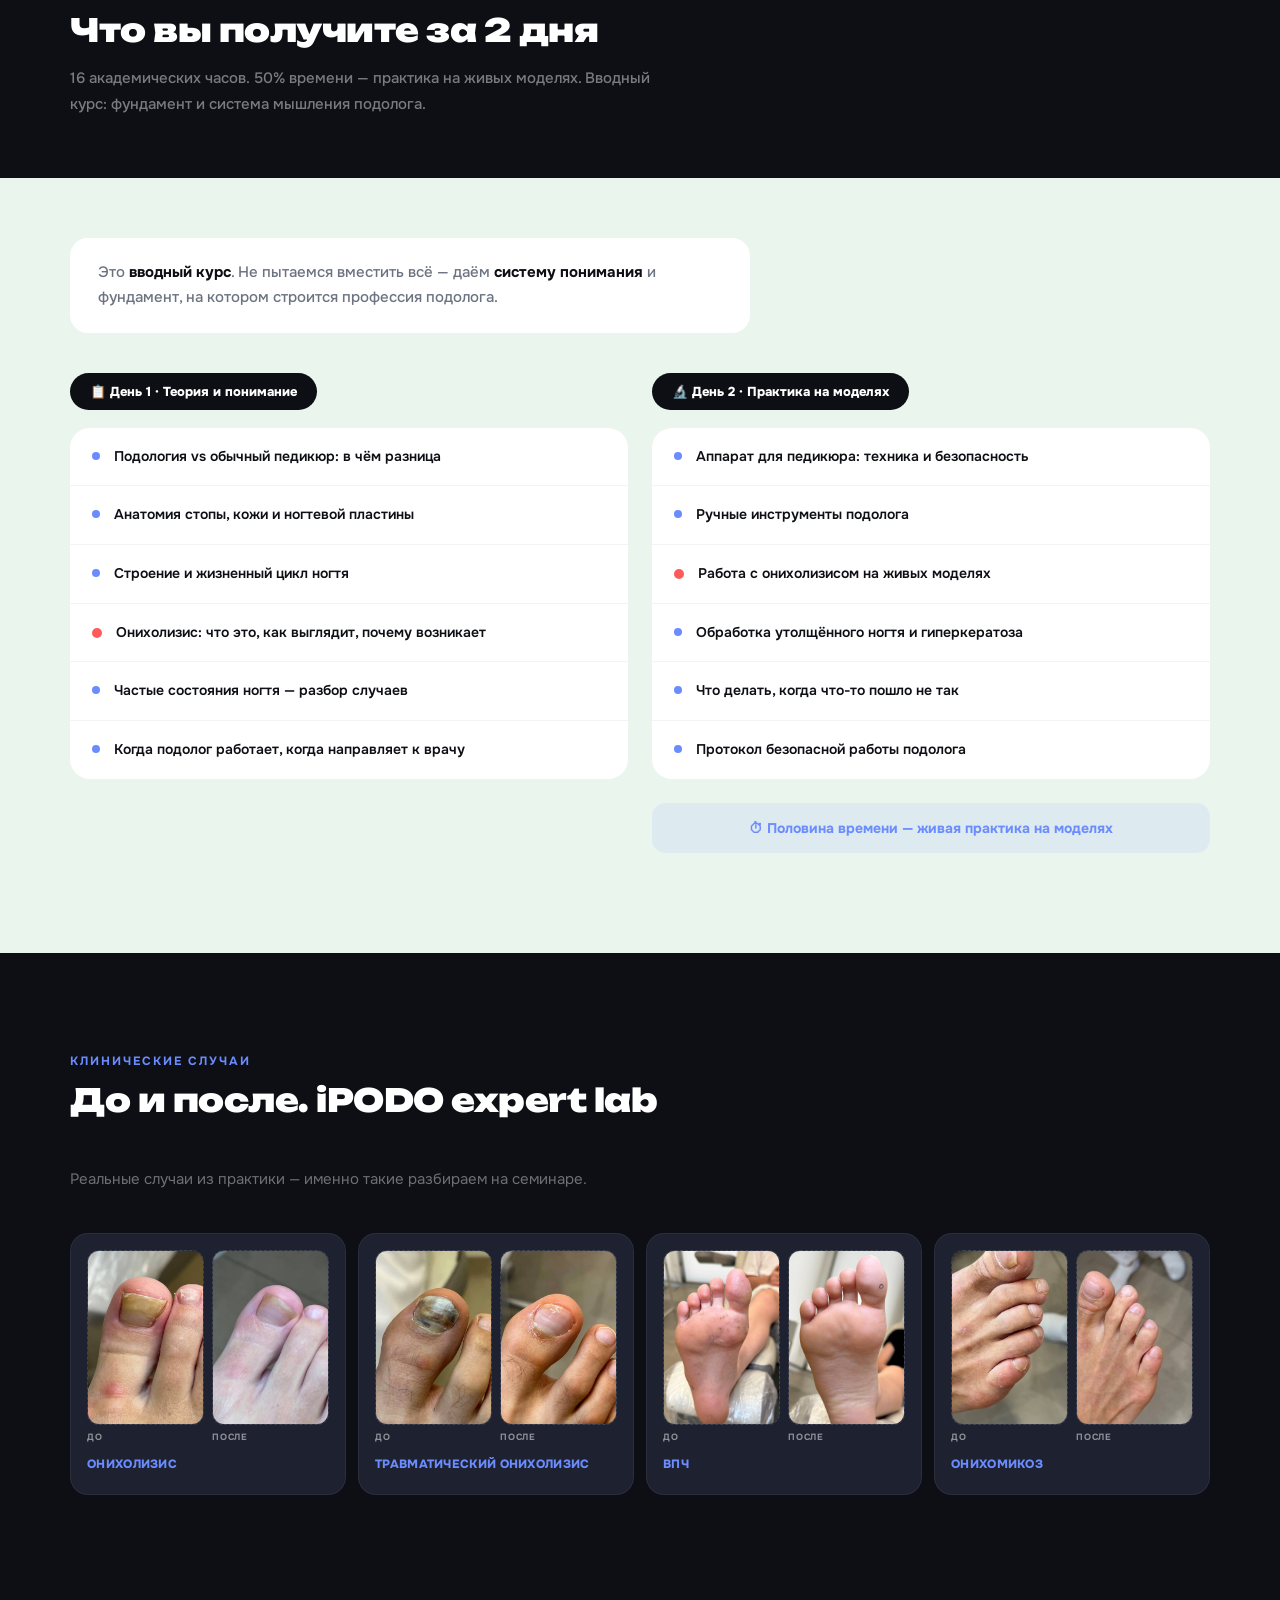
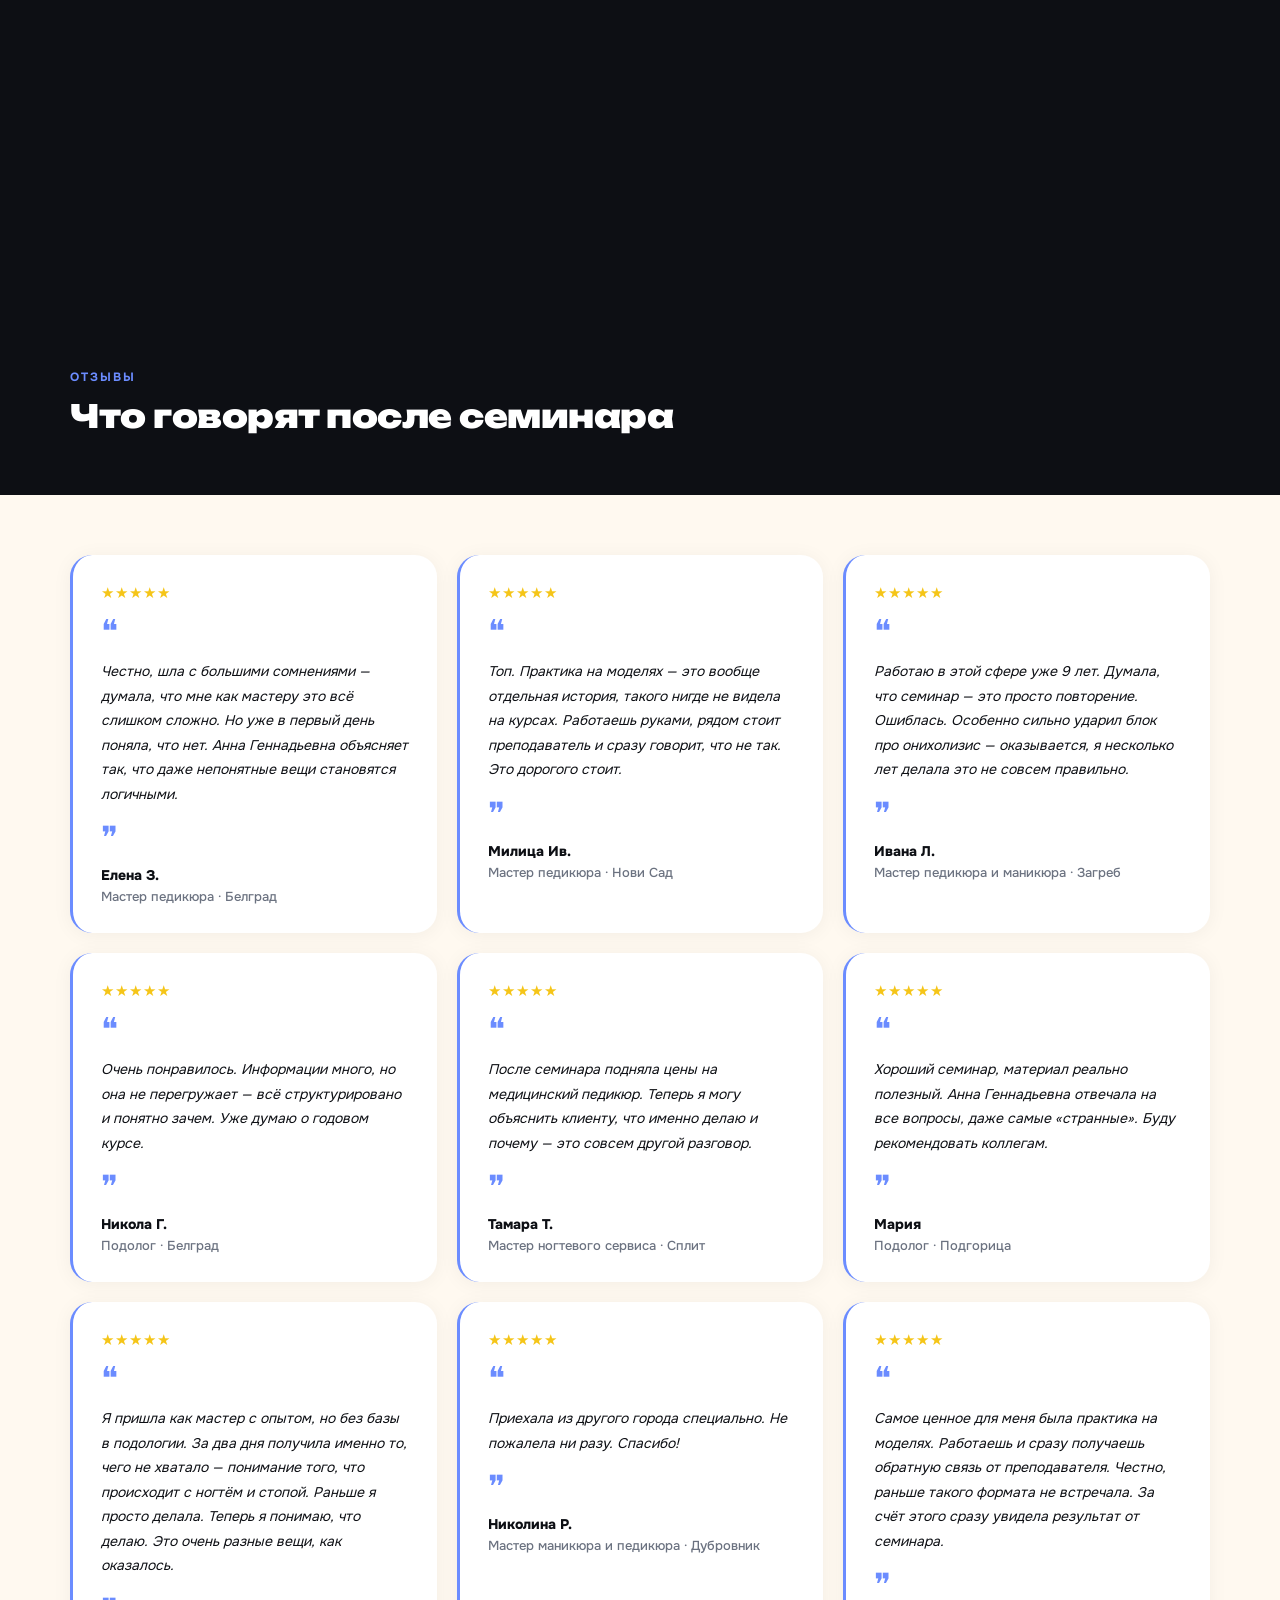
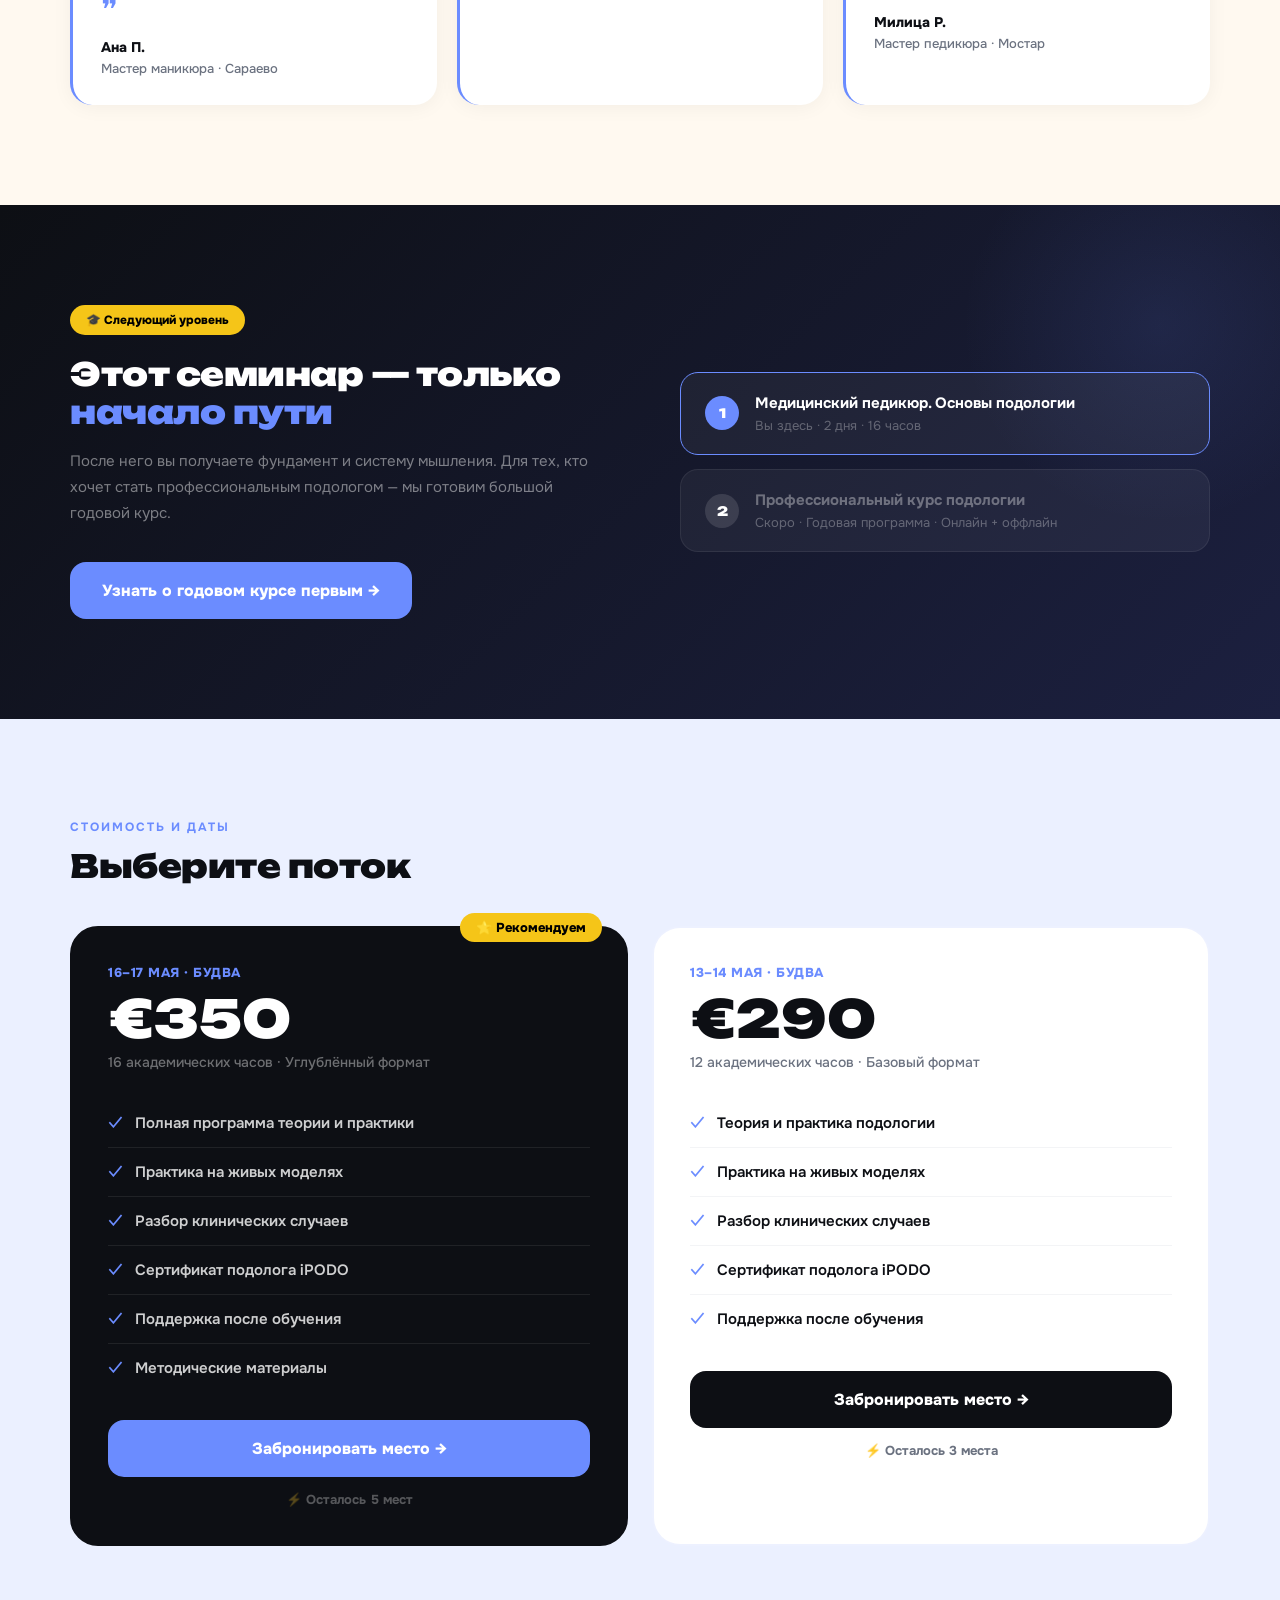
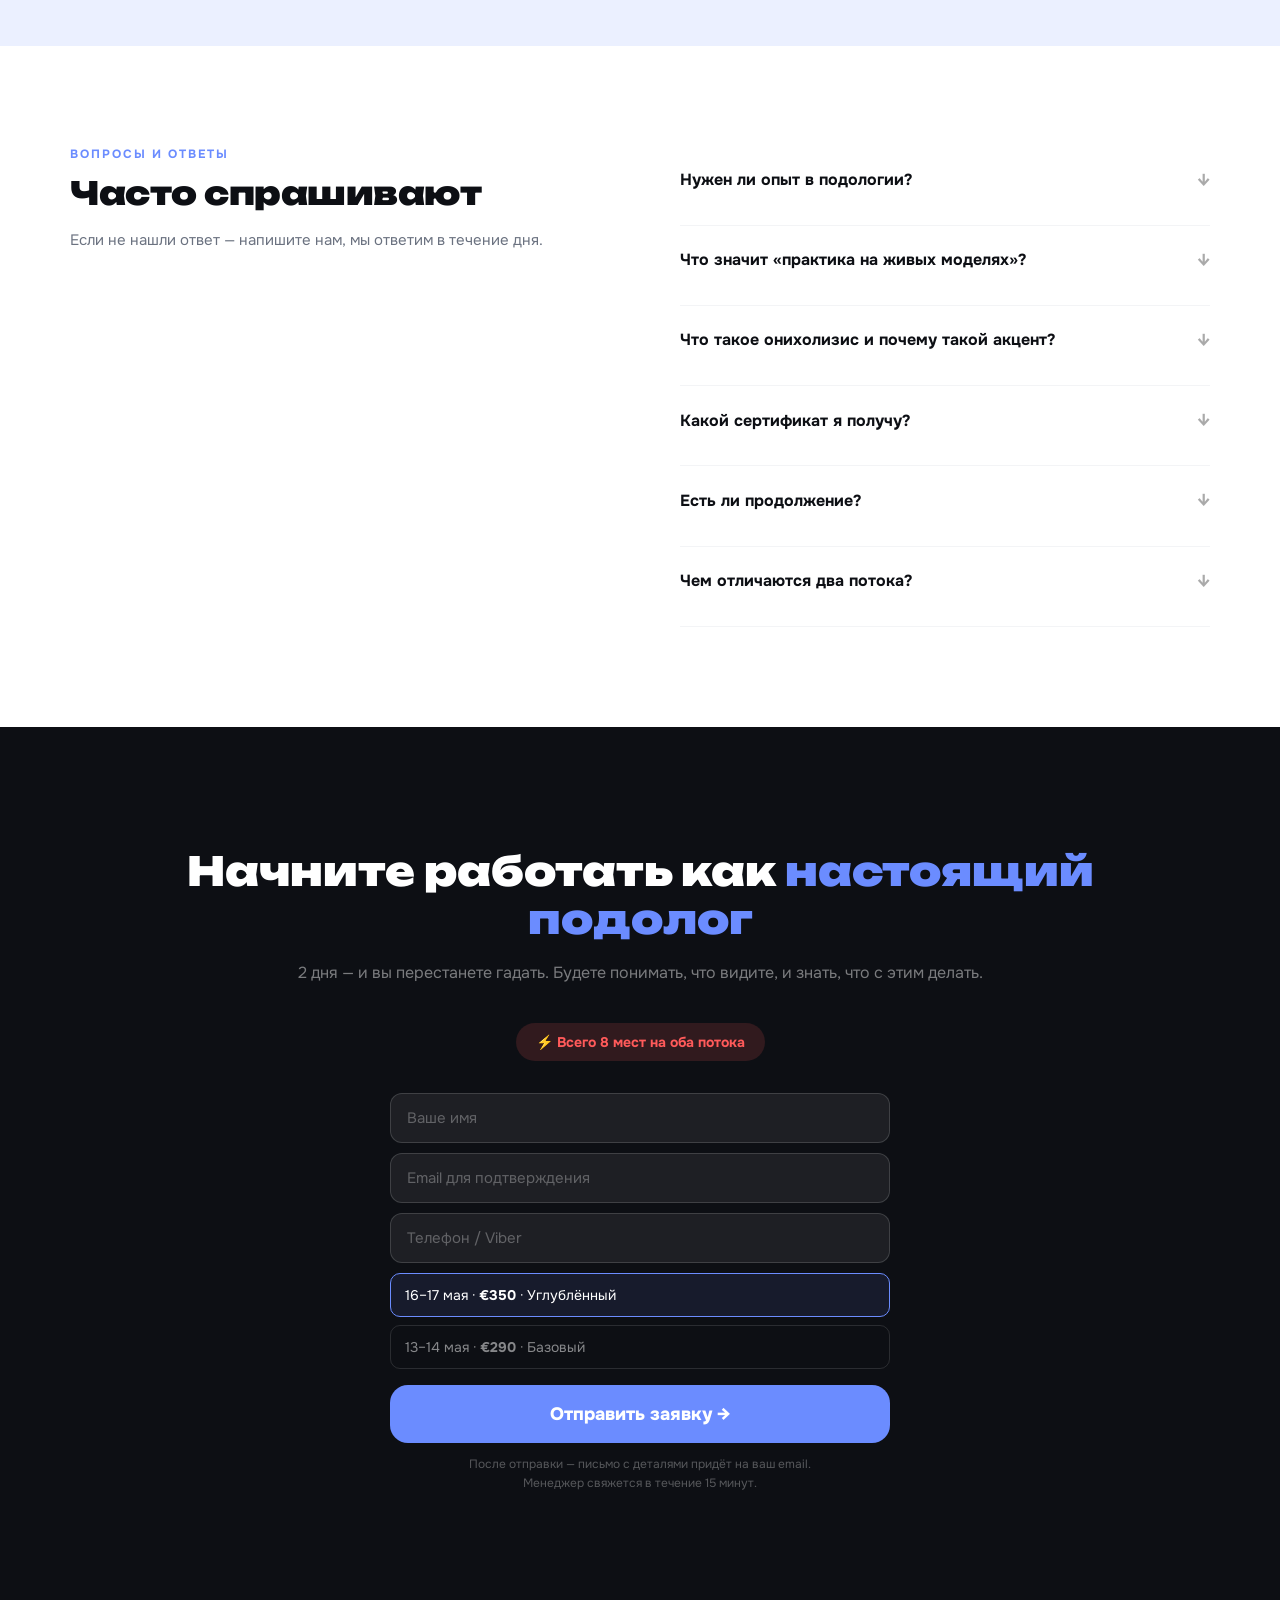
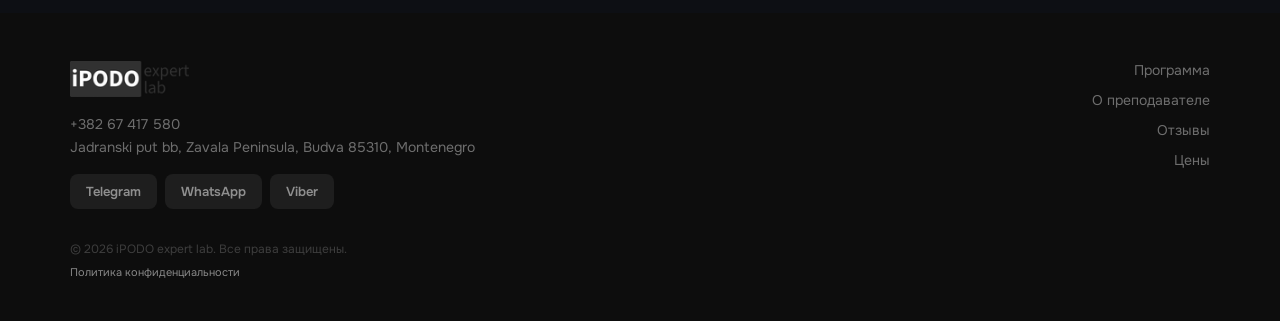
==== commit a0b69b9a: "add favicon" ====
--- a/index.html
+++ b/index.html
@@ -5,6 +5,7 @@
   <meta charset="UTF-8">
   <meta name="viewport" content="width=device-width, initial-scale=1.0">
   <title>iPODO expert lab — Медицинский педикюр. Основы подологии</title>
+  <link rel="icon" type="image/png" href="./image/favicon.png">
   <link rel="preconnect" href="https://fonts.googleapis.com">
   <link
     href="https://fonts.googleapis.com/css2?family=Unbounded:wght@400;700;900&family=Onest:wght@300;400;500;600;700&display=swap"
